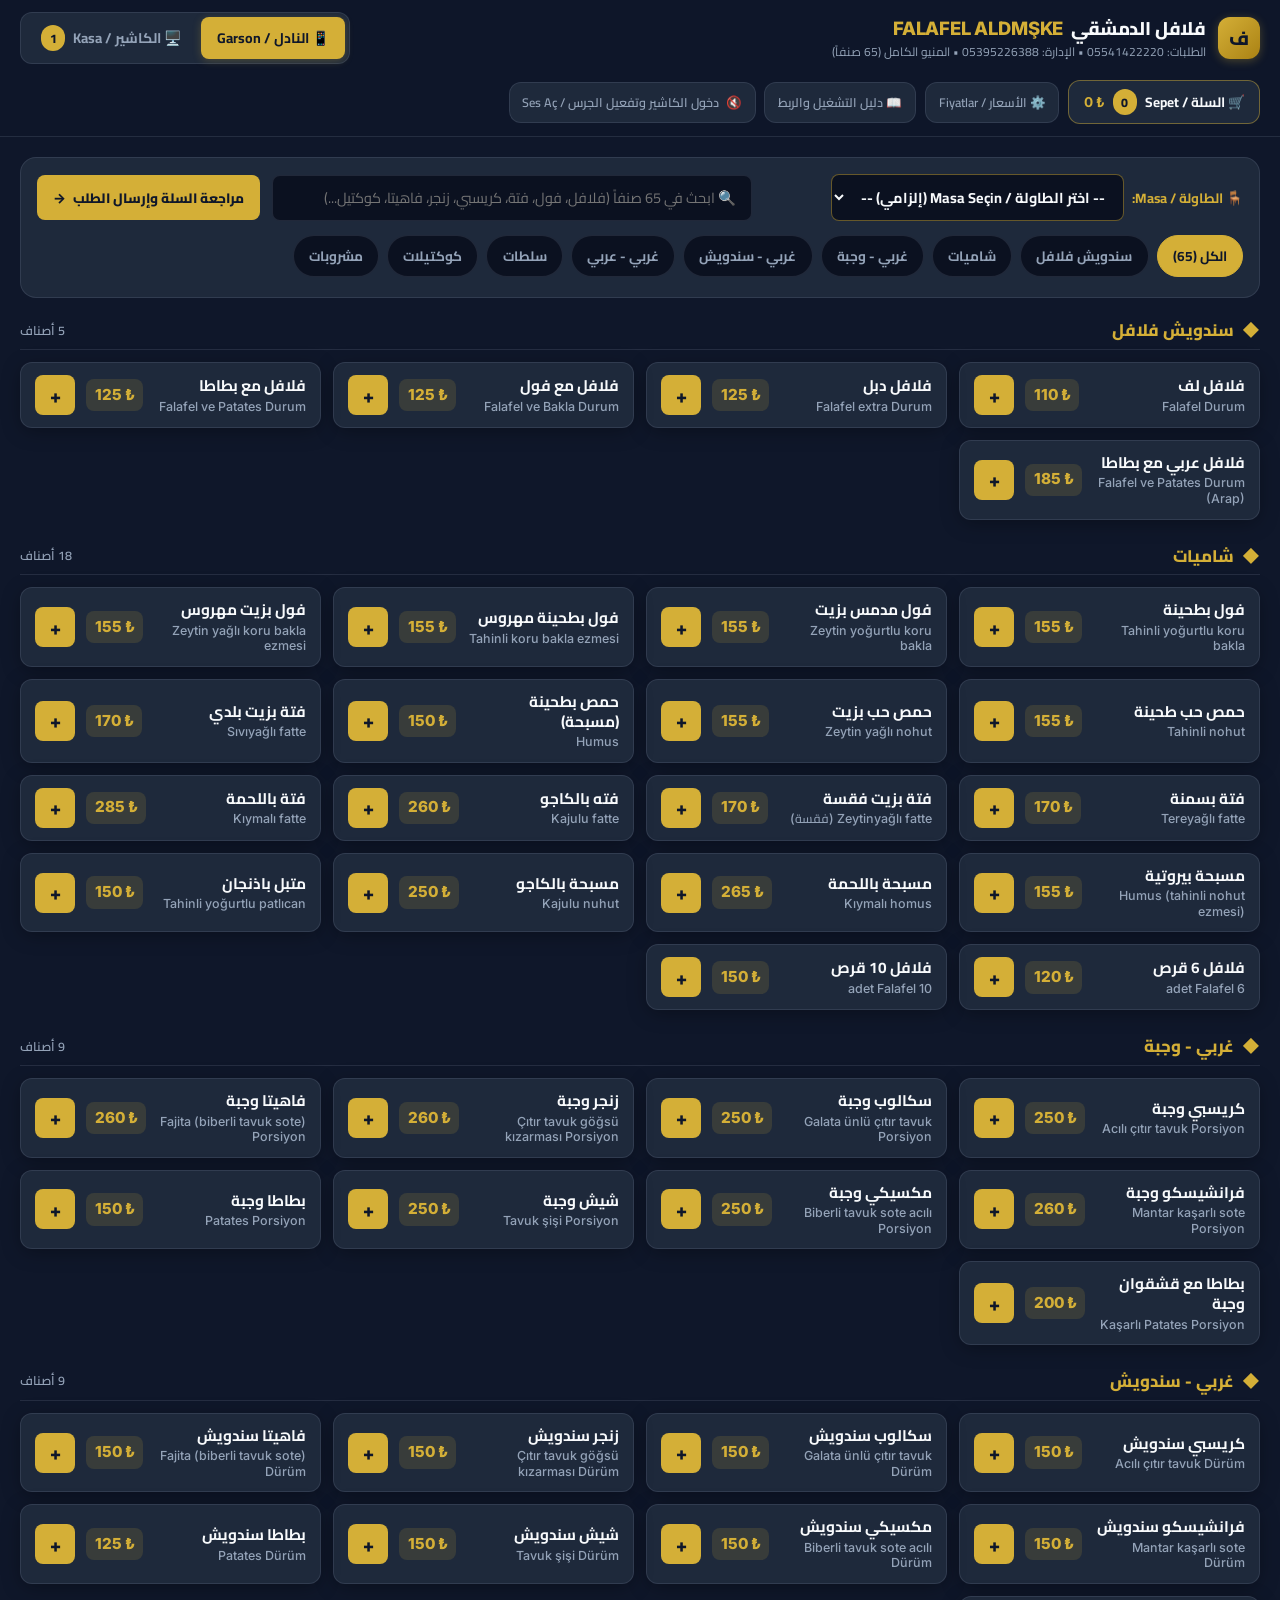
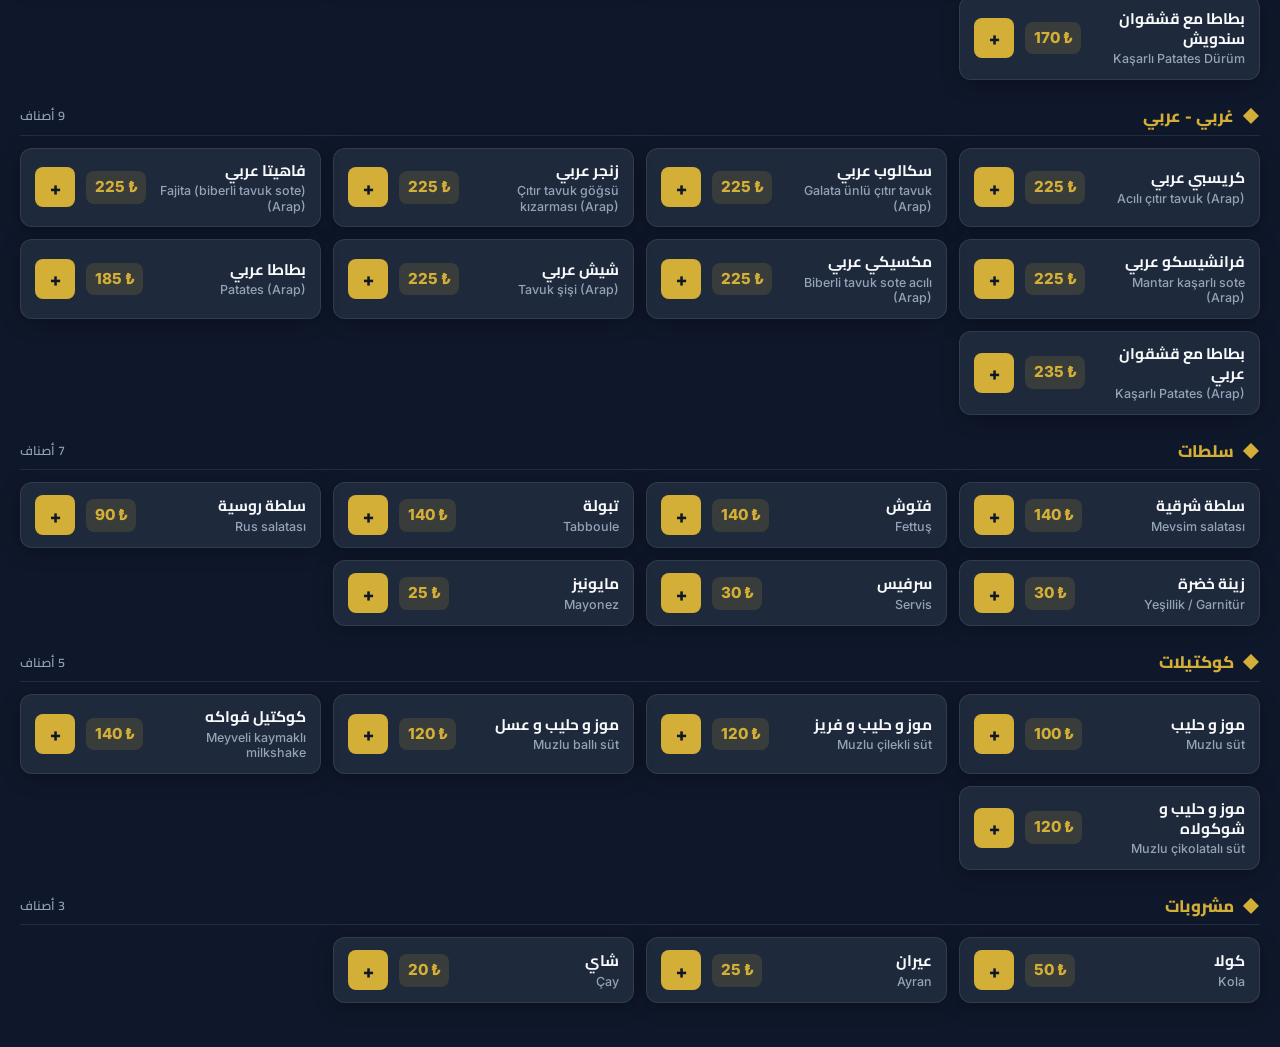
==== index.html @ 2139ff28 "Rename falafel_al_damashqi_pos.html to index.html" ====
<!DOCTYPE html>
<html lang="ar" dir="rtl">
<head>
  <meta charset="UTF-8" />
  <meta name="viewport" content="width=device-width, initial-scale=1.0, maximum-scale=1.0, user-scalable=no" />
  <title>Falafel Al-Damashqi POS | نظام نقاط البيع - فلافل الدمشقي</title>
  <!-- Google Fonts for High-Legibility Arabic (Cairo) & Turkish/Latin (Inter) -->
  <link rel="preconnect" href="https://fonts.googleapis.com">
  <link rel="preconnect" href="https://fonts.gstatic.com" crossorigin>
  <link href="https://fonts.googleapis.com/css2?family=Cairo:wght@500;600;700;800&family=Inter:wght@400;500;600;700;800&display=swap" rel="stylesheet">

  <style>
    /* ==========================================================================
       GLOBAL DESIGN SYSTEM (Premium Dark Mode)
       Strict adherence to requested CSS Custom Properties & Interaction tokens
       ========================================================================== */
    :root {
      --bg-main: #0F172A;
      --bg-card: #1E293B;
      --accent-gold: #D4AF37;
      --text-main: #F8FAFC;
      --text-muted: #94A3B8;
      --danger: #EF4444;
      --success: #10B981;

      /* Derived surface & border tokens for depth and crisp contrast */
      --bg-elevated: #26354D;
      --bg-input: #0B1120;
      --border-subtle: rgba(148, 163, 184, 0.16);
      --border-gold: rgba(212, 175, 55, 0.45);
      --accent-gold-hover: #E5C158;
      --accent-gold-soft: rgba(212, 175, 55, 0.14);
      --danger-soft: rgba(239, 68, 68, 0.15);
      --success-soft: rgba(16, 185, 129, 0.15);
      --warning: #F59E0B;
      --warning-soft: rgba(245, 158, 11, 0.15);
      --radius-sm: 8px;
      --radius-md: 12px;
      --radius-lg: 16px;
      --shadow-card: 0 4px 20px -2px rgba(0, 0, 0, 0.35);
      --font-sans: 'Cairo', 'Inter', -apple-system, BlinkMacSystemFont, 'Segoe UI', Roboto, sans-serif;
      --transition-fast: 150ms cubic-bezier(0.4, 0, 0.2, 1);
    }

    * {
      box-sizing: border-box;
      margin: 0;
      padding: 0;
      -webkit-tap-highlight-color: transparent;
    }

    html, body {
      background-color: var(--bg-main);
      color: var(--text-main);
      font-family: var(--font-sans);
      font-size: 16px;
      line-height: 1.5;
      min-height: 100vh;
      overflow-x: hidden;
      -webkit-font-smoothing: antialiased;
    }

    /* Bilingual helper classes */
    .ltr-text {
      direction: ltr;
      unicode-bidi: embed;
      font-family: 'Inter', var(--font-sans);
    }

    .rtl-text {
      direction: rtl;
      unicode-bidi: embed;
      font-family: 'Cairo', var(--font-sans);
    }

    /* Interactive Button & Card Micro-interactions */
    button, .interactive-card {
      font-family: var(--font-sans);
      cursor: pointer;
      border: none;
      outline: none;
      transition: transform var(--transition-fast), opacity var(--transition-fast), background-color var(--transition-fast), border-color var(--transition-fast), box-shadow var(--transition-fast);
      user-select: none;
    }

    button:active, .interactive-card:active {
      transform: scale(0.98);
      opacity: 0.9;
    }

    button:disabled {
      opacity: 0.5;
      cursor: not-allowed;
      transform: none;
    }

    /* ==========================================================================
       TOP NAVIGATION HEADER (SPA Role Switcher & Status Bar)
       ========================================================================== */
    .app-header {
      position: sticky;
      top: 0;
      z-index: 100;
      background: rgba(15, 23, 42, 0.92);
      backdrop-filter: blur(12px);
      border-bottom: 1px solid var(--border-subtle);
      padding: 0.75rem 1.25rem;
    }

    .header-inner {
      max-width: 1440px;
      margin: 0 auto;
      display: flex;
      align-items: center;
      justify-content: space-between;
      gap: 1rem;
      flex-wrap: wrap;
    }

    .brand-block {
      display: flex;
      align-items: center;
      gap: 0.75rem;
    }

    .brand-crest {
      width: 42px;
      height: 42px;
      border-radius: var(--radius-md);
      background: linear-gradient(135deg, var(--accent-gold), #AA8214);
      color: #0F172A;
      font-weight: 800;
      font-size: 1.2rem;
      display: flex;
      align-items: center;
      justify-content: center;
      box-shadow: 0 2px 10px rgba(212, 175, 55, 0.3);
      flex-shrink: 0;
    }

    .brand-titles h1 {
      font-size: 1.15rem;
      font-weight: 800;
      color: var(--text-main);
      letter-spacing: -0.01em;
      display: flex;
      align-items: center;
      gap: 0.5rem;
      flex-wrap: wrap;
    }

    .brand-titles h1 span.gold-text {
      color: var(--accent-gold);
    }

    .brand-subtitle {
      font-size: 0.75rem;
      color: var(--text-muted);
      display: block;
    }

    /* Mode Switcher Tabs (Waiter Mobile UI vs Cashier Desktop Dashboard) */
    .role-switcher {
      display: flex;
      align-items: center;
      background: var(--bg-card);
      padding: 0.25rem;
      border-radius: var(--radius-md);
      border: 1px solid var(--border-subtle);
      gap: 0.25rem;
    }

    .role-tab {
      padding: 0.5rem 1rem;
      border-radius: var(--radius-sm);
      background: transparent;
      color: var(--text-muted);
      font-weight: 700;
      font-size: 0.875rem;
      display: flex;
      align-items: center;
      gap: 0.5rem;
    }

    .role-tab.active {
      background: var(--accent-gold);
      color: #0F172A;
      box-shadow: 0 2px 8px rgba(212, 175, 55, 0.25);
    }

    .header-actions {
      display: flex;
      align-items: center;
      gap: 0.55rem;
      flex-wrap: wrap;
    }

    /* Cart Toggle Button inside Waiter Mode */
    .btn-cart-toggle {
      background: var(--bg-card);
      color: var(--text-main);
      border: 1px solid var(--border-gold);
      padding: 0.5rem 0.9rem;
      border-radius: var(--radius-md);
      font-weight: 700;
      font-size: 0.85rem;
      display: flex;
      align-items: center;
      gap: 0.5rem;
    }

    .btn-cart-toggle:hover {
      background: var(--bg-elevated);
    }

    .cart-count-badge {
      background: var(--accent-gold);
      color: #0F172A;
      font-weight: 800;
      font-size: 0.78rem;
      padding: 0.1rem 0.5rem;
      border-radius: 999px;
      min-width: 24px;
      text-align: center;
    }

    /* Audio Status / Cashier Login Unlock Button */
    .btn-audio-unlock {
      background: var(--bg-card);
      color: var(--text-muted);
      border: 1px solid var(--border-subtle);
      padding: 0.5rem 0.8rem;
      border-radius: var(--radius-md);
      font-size: 0.78rem;
      font-weight: 600;
      display: flex;
      align-items: center;
      gap: 0.4rem;
    }

    .btn-audio-unlock.unlocked {
      border-color: rgba(16, 185, 129, 0.4);
      color: var(--success);
      background: var(--success-soft);
    }

    /* ==========================================================================
       MAIN SPA CONTAINER & VIEW ROUTING
       ========================================================================== */
    .app-container {
      max-width: 1440px;
      margin: 0 auto;
      padding: 1.25rem;
    }

    /* Strict display: none / block SPA view management */
    .spa-view {
      display: none;
    }

    .spa-view.active-view {
      display: block;
      animation: fadeInView 180ms ease-out;
    }

    @keyframes fadeInView {
      from { opacity: 0; transform: translateY(4px); }
      to { opacity: 1; transform: translateY(0); }
    }

    /* ==========================================================================
       MODULE 2: WAITER UI (High-Speed Mobile-First Layout)
       ========================================================================== */
    .waiter-top-controls {
      display: flex;
      flex-direction: column;
      gap: 0.85rem;
      margin-bottom: 1.25rem;
      background: var(--bg-card);
      padding: 1rem;
      border-radius: var(--radius-lg);
      border: 1px solid var(--border-subtle);
    }

    .waiter-bar-row {
      display: flex;
      align-items: center;
      justify-content: space-between;
      gap: 0.75rem;
      flex-wrap: wrap;
    }

    .quick-table-bar {
      display: flex;
      align-items: center;
      gap: 0.5rem;
      flex-wrap: wrap;
      flex: 1;
    }

    .quick-table-label {
      font-size: 0.85rem;
      font-weight: 700;
      color: var(--accent-gold);
      white-space: nowrap;
    }

    .table-select-input {
      background: var(--bg-input);
      color: var(--text-main);
      border: 1px solid var(--border-gold);
      border-radius: var(--radius-sm);
      padding: 0.5rem 0.85rem;
      font-family: var(--font-sans);
      font-size: 0.9rem;
      font-weight: 700;
      min-width: 190px;
      cursor: pointer;
    }

    .table-select-input:focus {
      outline: 2px solid var(--accent-gold);
    }

    .search-input-wrap {
      position: relative;
      flex: 1;
      min-width: 220px;
    }

    .search-input {
      width: 100%;
      background: var(--bg-input);
      color: var(--text-main);
      border: 1px solid var(--border-subtle);
      border-radius: var(--radius-sm);
      padding: 0.55rem 0.9rem;
      font-family: var(--font-sans);
      font-size: 0.9rem;
    }

    .search-input:focus {
      border-color: var(--accent-gold);
      outline: none;
    }

    /* Category Filter Pills */
    .category-pills {
      display: flex;
      align-items: center;
      gap: 0.5rem;
      overflow-x: auto;
      padding-bottom: 0.25rem;
      scrollbar-width: thin;
    }

    .category-pill {
      background: var(--bg-input);
      color: var(--text-muted);
      border: 1px solid var(--border-subtle);
      padding: 0.45rem 0.95rem;
      border-radius: 999px;
      font-size: 0.85rem;
      font-weight: 700;
      white-space: nowrap;
      flex-shrink: 0;
    }

    .category-pill.active {
      background: var(--accent-gold);
      color: #0F172A;
      border-color: var(--accent-gold);
    }

    /* Category Section Blocks */
    .category-section {
      margin-bottom: 1.5rem;
    }

    .category-header {
      display: flex;
      align-items: center;
      justify-content: space-between;
      margin-bottom: 0.75rem;
      padding-bottom: 0.35rem;
      border-bottom: 1px solid var(--border-subtle);
    }

    .category-title {
      font-size: 1.05rem;
      font-weight: 800;
      color: var(--accent-gold);
      display: flex;
      align-items: center;
      gap: 0.5rem;
    }

    .category-count {
      font-size: 0.78rem;
      color: var(--text-muted);
      font-weight: 600;
    }

    /* Strict CSS Grid: auto-fill, minmax(280px, 1fr) */
    .menu-grid {
      display: grid;
      grid-template-columns: repeat(auto-fill, minmax(280px, 1fr));
      gap: 0.75rem;
    }

    /* Compact, Horizontal, Text-Only Rectangular Menu Card (NO IMAGES) */
    .menu-card {
      background: var(--bg-card);
      border: 1px solid var(--border-subtle);
      border-radius: var(--radius-md);
      padding: 0.75rem 0.9rem;
      display: flex;
      align-items: center;
      justify-content: space-between;
      gap: 0.75rem;
      box-shadow: var(--shadow-card);
      position: relative;
      transition: transform var(--transition-fast), opacity var(--transition-fast), border-color var(--transition-fast);
    }

    .menu-card:hover {
      border-color: var(--border-gold);
    }

    .menu-card.in-cart {
      border-color: var(--accent-gold);
      background: linear-gradient(90deg, rgba(212, 175, 55, 0.08), var(--bg-card));
    }

    .menu-card-names {
      display: flex;
      flex-direction: column;
      gap: 0.15rem;
      min-width: 0;
      flex: 1;
    }

    .menu-name-ar {
      font-size: 0.96rem;
      font-weight: 700;
      color: var(--text-main);
      line-height: 1.3;
      word-break: break-word;
    }

    .menu-name-tr {
      font-size: 0.78rem;
      font-weight: 500;
      color: var(--text-muted);
      font-family: 'Inter', var(--font-sans);
      line-height: 1.25;
    }

    .menu-card-right {
      display: flex;
      align-items: center;
      gap: 0.65rem;
      flex-shrink: 0;
    }

    .menu-price-tag {
      font-family: 'Inter', var(--font-sans);
      font-weight: 800;
      font-size: 0.95rem;
      color: var(--accent-gold);
      background: var(--accent-gold-soft);
      padding: 0.3rem 0.55rem;
      border-radius: var(--radius-sm);
      white-space: nowrap;
      direction: ltr;
    }

    .btn-add-item {
      width: 40px;
      height: 40px;
      border-radius: var(--radius-sm);
      background: var(--accent-gold);
      color: #0F172A;
      font-size: 1.25rem;
      font-weight: 800;
      display: flex;
      align-items: center;
      justify-content: center;
      flex-shrink: 0;
      position: relative;
    }

    .btn-add-item:hover {
      background: var(--accent-gold-hover);
    }

    .item-qty-indicator {
      position: absolute;
      top: -6px;
      left: -6px;
      background: var(--success);
      color: #0F172A;
      font-size: 0.7rem;
      font-weight: 800;
      width: 20px;
      height: 20px;
      border-radius: 50%;
      display: flex;
      align-items: center;
      justify-content: center;
      border: 2px solid var(--bg-card);
    }

    /* ==========================================================================
       MODULE 2B: DEDICATED FULL-SCREEN CART VIEW (SPA Routing: display: none/block)
       ========================================================================== */
    .cart-fullscreen-wrapper {
      max-width: 780px;
      margin: 0 auto;
      background: var(--bg-card);
      border: 1px solid var(--border-subtle);
      border-radius: var(--radius-lg);
      padding: 1.25rem;
      box-shadow: var(--shadow-card);
    }

    .cart-view-header {
      display: flex;
      align-items: center;
      justify-content: space-between;
      gap: 1rem;
      padding-bottom: 1rem;
      margin-bottom: 1rem;
      border-bottom: 1px solid var(--border-subtle);
      flex-wrap: wrap;
    }

    .cart-view-title {
      font-size: 1.25rem;
      font-weight: 800;
      color: var(--text-main);
      display: flex;
      align-items: center;
      gap: 0.5rem;
    }

    .btn-back-menu {
      background: var(--bg-elevated);
      color: var(--text-main);
      border: 1px solid var(--border-subtle);
      padding: 0.5rem 0.95rem;
      border-radius: var(--radius-sm);
      font-weight: 700;
      font-size: 0.85rem;
      display: flex;
      align-items: center;
      gap: 0.4rem;
    }

    /* Required Table Selection Box in Cart */
    .cart-table-requirement-box {
      background: var(--bg-input);
      border: 1px solid var(--border-gold);
      border-radius: var(--radius-md);
      padding: 0.9rem 1rem;
      margin-bottom: 1rem;
      display: flex;
      align-items: center;
      justify-content: space-between;
      gap: 1rem;
      flex-wrap: wrap;
    }

    .cart-table-requirement-box.error-highlight {
      border-color: var(--danger);
      background: var(--danger-soft);
      animation: shakeError 300ms ease-in-out;
    }

    @keyframes shakeError {
      0%, 100% { transform: translateX(0); }
      25% { transform: translateX(-5px); }
      75% { transform: translateX(5px); }
    }

    .cart-items-list {
      display: flex;
      flex-direction: column;
      gap: 0.65rem;
      margin-bottom: 1.25rem;
    }

    /* Strict Clean Cart Row: ONLY Item Name, Qty Controls (+ / -), Price, Trash Icon */
    .cart-item-row {
      background: var(--bg-input);
      border: 1px solid var(--border-subtle);
      border-radius: var(--radius-md);
      padding: 0.75rem 0.95rem;
      display: flex;
      align-items: center;
      justify-content: space-between;
      gap: 0.75rem;
      flex-wrap: wrap;
    }

    .cart-item-info {
      flex: 1;
      min-width: 150px;
    }

    .cart-item-title-ar {
      font-weight: 700;
      font-size: 0.95rem;
      color: var(--text-main);
    }

    .cart-item-title-tr {
      font-size: 0.78rem;
      color: var(--text-muted);
      font-family: 'Inter', var(--font-sans);
    }

    .cart-item-controls {
      display: flex;
      align-items: center;
      gap: 0.85rem;
    }

    .qty-stepper {
      display: flex;
      align-items: center;
      gap: 0.45rem;
      background: var(--bg-card);
      padding: 0.2rem;
      border-radius: var(--radius-sm);
      border: 1px solid var(--border-subtle);
    }

    .btn-qty {
      width: 32px;
      height: 32px;
      border-radius: 6px;
      background: var(--bg-elevated);
      color: var(--text-main);
      font-weight: 800;
      font-size: 1rem;
      display: flex;
      align-items: center;
      justify-content: center;
    }

    .btn-qty:hover {
      background: var(--accent-gold);
      color: #0F172A;
    }

    .qty-value {
      font-family: 'Inter', var(--font-sans);
      font-weight: 800;
      font-size: 0.95rem;
      min-width: 26px;
      text-align: center;
    }

    .cart-item-price {
      font-family: 'Inter', var(--font-sans);
      font-weight: 800;
      font-size: 0.95rem;
      color: var(--accent-gold);
      min-width: 75px;
      text-align: left;
      direction: ltr;
    }

    .btn-trash {
      width: 36px;
      height: 36px;
      border-radius: var(--radius-sm);
      background: var(--danger-soft);
      color: var(--danger);
      display: flex;
      align-items: center;
      justify-content: center;
      border: 1px solid rgba(239, 68, 68, 0.3);
    }

    .btn-trash:hover {
      background: var(--danger);
      color: #fff;
    }

    .cart-empty-state {
      text-align: center;
      padding: 2.5rem 1rem;
      color: var(--text-muted);
    }

    .cart-summary-footer {
      border-top: 1px solid var(--border-subtle);
      padding-top: 1rem;
      display: flex;
      flex-direction: column;
      gap: 0.9rem;
    }

    .cart-total-row {
      display: flex;
      align-items: center;
      justify-content: space-between;
      font-size: 1.2rem;
      font-weight: 800;
    }

    .cart-total-amount {
      color: var(--accent-gold);
      font-family: 'Inter', var(--font-sans);
      font-size: 1.45rem;
      direction: ltr;
    }

    .cart-footer-actions {
      display: flex;
      gap: 0.75rem;
      flex-wrap: wrap;
    }

    .btn-submit-order {
      flex: 2;
      background: var(--success);
      color: #0F172A;
      font-weight: 800;
      font-size: 1rem;
      padding: 0.85rem 1.25rem;
      border-radius: var(--radius-md);
      display: flex;
      align-items: center;
      justify-content: center;
      gap: 0.5rem;
      min-width: 200px;
    }

    .btn-clear-cart {
      flex: 1;
      background: var(--danger-soft);
      color: var(--danger);
      border: 1px solid rgba(239, 68, 68, 0.35);
      font-weight: 700;
      font-size: 0.9rem;
      padding: 0.85rem 1rem;
      border-radius: var(--radius-md);
      min-width: 120px;
    }

    /* ==========================================================================
       MODULE 3: CASHIER DASHBOARD (Kanban Board, Audio Unlock & Pulse Alerts)
       ========================================================================== */
    .cashier-toolbar {
      background: var(--bg-card);
      border: 1px solid var(--border-subtle);
      border-radius: var(--radius-lg);
      padding: 1rem 1.25rem;
      margin-bottom: 1.25rem;
      display: flex;
      align-items: center;
      justify-content: space-between;
      gap: 1rem;
      flex-wrap: wrap;
    }

    .cashier-stats-strip {
      display: flex;
      align-items: center;
      gap: 1.25rem;
      flex-wrap: wrap;
    }

    .stat-pill {
      display: flex;
      flex-direction: column;
      background: var(--bg-input);
      padding: 0.5rem 0.9rem;
      border-radius: var(--radius-sm);
      border: 1px solid var(--border-subtle);
      min-width: 130px;
    }

    .stat-pill-label {
      font-size: 0.75rem;
      color: var(--text-muted);
    }

    .stat-pill-value {
      font-size: 1.1rem;
      font-weight: 800;
      color: var(--accent-gold);
      font-family: 'Inter', var(--font-sans);
      direction: ltr;
      text-align: right;
    }

    .cashier-action-buttons {
      display: flex;
      align-items: center;
      gap: 0.65rem;
      flex-wrap: wrap;
    }

    .btn-gold {
      background: var(--accent-gold);
      color: #0F172A;
      font-weight: 800;
      font-size: 0.85rem;
      padding: 0.6rem 1rem;
      border-radius: var(--radius-sm);
      display: flex;
      align-items: center;
      gap: 0.45rem;
    }

    .btn-secondary {
      background: var(--bg-elevated);
      color: var(--text-main);
      border: 1px solid var(--border-subtle);
      font-weight: 700;
      font-size: 0.85rem;
      padding: 0.6rem 1rem;
      border-radius: var(--radius-sm);
      display: flex;
      align-items: center;
      gap: 0.45rem;
    }

    /* 3-Column Kanban Grid: New Orders | Preparing | Completed */
    .kanban-board {
      display: grid;
      grid-template-columns: repeat(3, 1fr);
      gap: 1.1rem;
      align-items: start;
    }

    @media (max-width: 1024px) {
      .kanban-board {
        grid-template-columns: 1fr;
      }
    }

    .kanban-column {
      background: var(--bg-card);
      border: 1px solid var(--border-subtle);
      border-radius: var(--radius-lg);
      padding: 1rem;
      min-height: 480px;
      display: flex;
      flex-direction: column;
      gap: 0.85rem;
    }

    .kanban-col-header {
      display: flex;
      align-items: center;
      justify-content: space-between;
      padding-bottom: 0.75rem;
      border-bottom: 2px solid var(--border-subtle);
    }

    .kanban-col-new .kanban-col-header {
      border-bottom-color: var(--danger);
    }

    .kanban-col-preparing .kanban-col-header {
      border-bottom-color: var(--accent-gold);
    }

    .kanban-col-completed .kanban-col-header {
      border-bottom-color: var(--success);
    }

    .kanban-col-title {
      font-size: 1rem;
      font-weight: 800;
      display: flex;
      align-items: center;
      gap: 0.5rem;
    }

    .kanban-col-count {
      font-family: 'Inter', var(--font-sans);
      font-size: 0.8rem;
      font-weight: 800;
      padding: 0.15rem 0.6rem;
      border-radius: 999px;
      background: var(--bg-input);
      color: var(--text-main);
    }

    .kanban-cards-list {
      display: flex;
      flex-direction: column;
      gap: 0.85rem;
    }

    /* Order Card & Visual Pulse Animation for Newly Injected Orders */
    .order-card {
      background: var(--bg-input);
      border: 1px solid var(--border-subtle);
      border-radius: var(--radius-md);
      padding: 0.95rem;
      display: flex;
      flex-direction: column;
      gap: 0.75rem;
      box-shadow: var(--shadow-card);
    }

    @keyframes newOrderPulse {
      0% {
        box-shadow: 0 0 0 0 rgba(212, 175, 55, 0.85), 0 0 20px rgba(239, 68, 68, 0.6);
        border-color: var(--accent-gold);
        transform: scale(1.01);
      }
      50% {
        box-shadow: 0 0 0 12px rgba(212, 175, 55, 0), 0 0 30px rgba(212, 175, 55, 0.4);
        border-color: var(--danger);
        transform: scale(1);
      }
      100% {
        box-shadow: 0 0 0 0 rgba(212, 175, 55, 0);
        border-color: var(--accent-gold);
        transform: scale(1);
      }
    }

    .order-card.pulse-new {
      animation: newOrderPulse 1.4s ease-in-out 4;
      border-color: var(--accent-gold);
    }

    .order-card-top {
      display: flex;
      align-items: center;
      justify-content: space-between;
      gap: 0.5rem;
      border-bottom: 1px dashed var(--border-subtle);
      padding-bottom: 0.55rem;
    }

    .order-id-badge {
      font-family: 'Inter', var(--font-sans);
      font-weight: 800;
      font-size: 0.9rem;
      color: var(--accent-gold);
      direction: ltr;
    }

    .order-table-badge {
      background: var(--accent-gold-soft);
      color: var(--accent-gold);
      border: 1px solid var(--border-gold);
      padding: 0.2rem 0.6rem;
      border-radius: 6px;
      font-weight: 800;
      font-size: 0.8rem;
    }

    .order-time {
      font-family: 'Inter', var(--font-sans);
      font-size: 0.75rem;
      color: var(--text-muted);
      direction: ltr;
    }

    .order-items-mini-list {
      display: flex;
      flex-direction: column;
      gap: 0.35rem;
      font-size: 0.85rem;
    }

    .order-item-line {
      display: flex;
      align-items: baseline;
      justify-content: space-between;
      gap: 0.5rem;
    }

    .order-item-qty {
      font-family: 'Inter', var(--font-sans);
      font-weight: 800;
      color: var(--accent-gold);
      margin-left: 0.35rem;
    }

    .order-item-line-price {
      font-family: 'Inter', var(--font-sans);
      font-weight: 700;
      color: var(--text-muted);
      direction: ltr;
      white-space: nowrap;
    }

    .order-card-footer {
      border-top: 1px solid var(--border-subtle);
      padding-top: 0.65rem;
      display: flex;
      flex-direction: column;
      gap: 0.6rem;
    }

    .order-card-total {
      display: flex;
      align-items: center;
      justify-content: space-between;
      font-weight: 800;
      font-size: 0.95rem;
    }

    .order-card-total-val {
      font-family: 'Inter', var(--font-sans);
      color: var(--accent-gold);
      font-size: 1.05rem;
      direction: ltr;
    }

    .order-card-actions {
      display: flex;
      align-items: center;
      gap: 0.45rem;
      flex-wrap: wrap;
    }

    .btn-card-action {
      flex: 1;
      padding: 0.48rem 0.65rem;
      border-radius: 6px;
      font-size: 0.78rem;
      font-weight: 800;
      display: flex;
      align-items: center;
      justify-content: center;
      gap: 0.3rem;
      white-space: nowrap;
    }

    .btn-prepare {
      background: var(--accent-gold);
      color: #0F172A;
    }

    .btn-complete {
      background: var(--success);
      color: #0F172A;
    }

    .btn-print {
      background: var(--bg-elevated);
      color: var(--text-main);
      border: 1px solid var(--border-subtle);
    }

    .btn-cancel-order {
      background: var(--danger-soft);
      color: var(--danger);
      flex: 0 0 auto;
    }

    /* ==========================================================================
       MODAL SYSTEM (80mm Receipt, Price Editor, & Operations Guide)
       ========================================================================== */
    .modal-backdrop {
      position: fixed;
      inset: 0;
      z-index: 900;
      background: rgba(15, 23, 42, 0.82);
      backdrop-filter: blur(6px);
      display: none;
      align-items: center;
      justify-content: center;
      padding: 1rem;
    }

    .modal-backdrop.open {
      display: flex;
    }

    .modal-dialog {
      background: var(--bg-card);
      border: 1px solid var(--border-gold);
      border-radius: var(--radius-lg);
      max-width: 540px;
      width: 100%;
      max-height: 90vh;
      display: flex;
      flex-direction: column;
      box-shadow: 0 20px 50px rgba(0, 0, 0, 0.6);
      overflow: hidden;
    }

    .modal-dialog.wide-modal {
      max-width: 780px;
    }

    .modal-header {
      padding: 0.9rem 1.15rem;
      border-bottom: 1px solid var(--border-subtle);
      display: flex;
      align-items: center;
      justify-content: space-between;
    }

    .modal-header h3 {
      font-size: 1rem;
      font-weight: 800;
      color: var(--accent-gold);
    }

    .modal-body {
      padding: 1.15rem;
      overflow-y: auto;
      display: flex;
      flex-direction: column;
      gap: 1rem;
    }

    .modal-footer {
      padding: 0.85rem 1.15rem;
      border-top: 1px solid var(--border-subtle);
      display: flex;
      gap: 0.65rem;
      justify-content: flex-end;
      flex-wrap: wrap;
    }

    /* Visual 80mm Paper Preview Card inside Modal */
    .thermal-paper-preview {
      width: 80mm;
      max-width: 100%;
      margin: 0 auto;
      background: #FFFFFF;
      color: #000000;
      padding: 4mm;
      border-radius: 4px;
      box-shadow: 0 4px 15px rgba(0, 0, 0, 0.4);
      font-family: 'Cairo', 'Inter', monospace;
    }

    /* Price Editor List Row */
    .price-editor-row {
      display: flex;
      align-items: center;
      justify-content: space-between;
      gap: 0.75rem;
      background: var(--bg-input);
      border: 1px solid var(--border-subtle);
      border-radius: var(--radius-sm);
      padding: 0.55rem 0.85rem;
    }

    .price-editor-input {
      width: 95px;
      background: var(--bg-card);
      color: var(--accent-gold);
      border: 1px solid var(--border-gold);
      border-radius: 6px;
      padding: 0.35rem 0.5rem;
      font-family: 'Inter', sans-serif;
      font-weight: 800;
      font-size: 0.9rem;
      text-align: center;
      direction: ltr;
    }

    /* Operations Guide Steps */
    .guide-step-card {
      background: var(--bg-input);
      border: 1px solid var(--border-subtle);
      border-right: 4px solid var(--accent-gold);
      border-radius: var(--radius-sm);
      padding: 0.85rem 1rem;
    }

    .guide-step-card h4 {
      color: var(--accent-gold);
      font-size: 0.95rem;
      margin-bottom: 0.35rem;
    }

    .guide-step-card p {
      font-size: 0.85rem;
      color: var(--text-main);
      line-height: 1.6;
    }

    /* ==========================================================================
       TOAST NOTIFICATION SYSTEM (Replaces all native browser alert() calls)
       ========================================================================== */
    .toast-container {
      position: fixed;
      bottom: 1.25rem;
      left: 1.25rem;
      z-index: 1000;
      display: flex;
      flex-direction: column;
      gap: 0.6rem;
      max-width: 360px;
      width: calc(100% - 2.5rem);
      pointer-events: none;
    }

    .toast-item {
      pointer-events: auto;
      background: var(--bg-card);
      color: var(--text-main);
      border: 1px solid var(--border-subtle);
      border-right: 4px solid var(--accent-gold);
      border-radius: var(--radius-md);
      padding: 0.8rem 1rem;
      box-shadow: 0 10px 25px rgba(0, 0, 0, 0.5);
      display: flex;
      align-items: center;
      justify-content: space-between;
      gap: 0.75rem;
      font-size: 0.88rem;
      font-weight: 700;
      animation: toastSlideIn 200ms cubic-bezier(0.16, 1, 0.3, 1);
    }

    .toast-item.toast-success {
      border-right-color: var(--success);
    }

    .toast-item.toast-danger {
      border-right-color: var(--danger);
    }

    @keyframes toastSlideIn {
      from { opacity: 0; transform: translateY(12px) scale(0.96); }
      to { opacity: 1; transform: translateY(0) scale(1); }
    }

    /* ==========================================================================
       MODULE 4: AL-AMEEN STYLE THERMAL PRINTING & STRICT @media print CSS
       ========================================================================== */
    #print-section {
      display: none;
    }

    .receipt-wrapper {
      width: 100%;
      color: #000000;
      background: #FFFFFF;
      font-family: 'Cairo', 'Inter', sans-serif;
      font-size: 12px;
      line-height: 1.35;
    }

    .receipt-header {
      text-align: center;
      border-bottom: 2px dashed #000;
      padding-bottom: 6px;
      margin-bottom: 6px;
    }

    .receipt-brand-ar {
      font-size: 16px;
      font-weight: 800;
    }

    .receipt-brand-tr {
      font-size: 13px;
      font-weight: 700;
      font-family: 'Inter', sans-serif;
    }

    .receipt-meta {
      font-size: 11px;
      margin-bottom: 6px;
      border-bottom: 1px dashed #000;
      padding-bottom: 6px;
    }

    .receipt-meta-row {
      display: flex;
      justify-content: space-between;
    }

    .receipt-table {
      width: 100%;
      border-collapse: collapse;
      margin-bottom: 8px;
      font-size: 11px;
    }

    .receipt-table th {
      border-bottom: 1.5px solid #000;
      padding: 3px 2px;
      text-align: right;
      font-weight: 800;
    }

    .receipt-table td {
      padding: 4px 2px;
      border-bottom: 1px dotted #555;
      vertical-align: top;
    }

    .receipt-table th.num-col,
    .receipt-table td.num-col {
      text-align: left;
      direction: ltr;
      font-family: 'Inter', monospace;
      white-space: nowrap;
    }

    .receipt-total-block {
      border-top: 2px solid #000;
      padding-top: 6px;
      margin-top: 4px;
      display: flex;
      justify-content: space-between;
      font-size: 14px;
      font-weight: 800;
    }

    .receipt-footer {
      text-align: center;
      margin-top: 8px;
      padding-top: 6px;
      border-top: 1px dashed #000;
      font-size: 10px;
    }

    /* STRICT 80MM THERMAL PRINT MEDIA QUERY */
    @media print {
      @page {
        size: 80mm auto;
        margin: 0;
      }

      html, body {
        width: 80mm !important;
        margin: 0 !important;
        padding: 0 !important;
        background: #FFFFFF !important;
        color: #000000 !important;
        overflow: visible !important;
      }

      /* Hide all UI chrome, buttons, navbars, modals, and toasts */
      .app-header,
      .app-container,
      .modal-backdrop,
      .toast-container,
      button,
      nav {
        display: none !important;
      }

      /* Force #print-section to 80mm thermal paper width */
      #print-section {
        display: block !important;
        width: 80mm !important;
        margin: 0 !important;
        padding: 2mm 3mm !important;
        background: #FFFFFF !important;
        color: #000000 !important;
      }
    }
  </style>
</head>
<body>

  <!-- ==========================================================================
       TOP APPLICATION BAR (Role Navigation, Cart Counter & Cashier Audio Login)
       ========================================================================== -->
  <header class="app-header">
    <div class="header-inner">
      <div class="brand-block">
        <div class="brand-crest" aria-hidden="true">ف</div>
        <div class="brand-titles">
          <h1>
            <span>فلافل الدمشقي</span>
            <span class="gold-text ltr-text">FALAFEL ALDMŞKE</span>
          </h1>
          <span class="brand-subtitle">الطلبات: 05541422220 • الإدارة: 05395226388 • المنيو الكامل (65 صنفاً)</span>
        </div>
      </div>

      <!-- SPA View / Role Switcher -->
      <nav class="role-switcher" aria-label="تبديل الواجهة">
        <button type="button" id="tab-waiter-mode" class="role-tab active" onclick="switchRoleMode('waiter')">
          <span>📱 النادل / Garson</span>
        </button>
        <button type="button" id="tab-cashier-mode" class="role-tab" onclick="switchRoleMode('cashier')">
          <span>🖥️ الكاشير / Kasa</span>
          <span id="header-new-orders-badge" class="cart-count-badge">0</span>
        </button>
      </nav>

      <!-- Quick Actions: Waiter Full-Screen Cart Toggle, Price Editor, Guide & Audio Bell Unlock -->
      <div class="header-actions">
        <button type="button" id="btn-header-cart" class="btn-cart-toggle" onclick="toggleWaiterSubView('cart')">
          <span>🛒 السلة / Sepet</span>
          <span id="header-cart-count" class="cart-count-badge">0</span>
          <span id="header-cart-total" class="ltr-text" style="color: var(--accent-gold);">0 ₺</span>
        </button>

        <button type="button" class="btn-audio-unlock" onclick="openPriceEditorModal()">
          <span>⚙️ الأسعار / Fiyatlar</span>
        </button>

        <button type="button" class="btn-audio-unlock" onclick="openGuideModal()">
          <span>📖 دليل التشغيل والربط</span>
        </button>

        <button type="button" id="btn-cashier-login-audio" class="btn-audio-unlock" onclick="unlockCashierAudio(true)">
          <span id="audio-status-icon">🔇</span>
          <span id="audio-status-text">دخول الكاشير وتفعيل الجرس / Ses Aç</span>
        </button>
      </div>
    </div>
  </header>

  <!-- ==========================================================================
       MAIN SPA CONTENT AREA
       ========================================================================== -->
  <main class="app-container">

    <!-- ========================================================================
         MODULE 2A: WAITER MENU VIEW (High-Speed Mobile Layout, Text-Only Cards)
         ======================================================================== -->
    <section id="view-waiter-menu" class="spa-view active-view" aria-label="قائمة الطعام للنادل">
      <div class="waiter-top-controls">
        <div class="waiter-bar-row">
          <div class="quick-table-bar">
            <label for="waiter-menu-table-select" class="quick-table-label">🪑 الطاولة / Masa:</label>
            <select id="waiter-menu-table-select" class="table-select-input" onchange="handleTableChange(this.value)">
              <option value="">-- اختر الطاولة / Masa Seçin (إلزامي) --</option>
              <option value="Masa 1 / طاولة 1">Masa 1 / طاولة 1</option>
              <option value="Masa 2 / طاولة 2">Masa 2 / طاولة 2</option>
              <option value="Masa 3 / طاولة 3">Masa 3 / طاولة 3</option>
              <option value="Masa 4 / طاولة 4">Masa 4 / طاولة 4</option>
              <option value="Masa 5 / طاولة 5">Masa 5 / طاولة 5</option>
              <option value="Masa 6 / طاولة 6">Masa 6 / طاولة 6</option>
              <option value="Masa 7 / طاولة 7">Masa 7 / طاولة 7</option>
              <option value="Masa 8 / طاولة 8">Masa 8 / طاولة 8</option>
              <option value="Masa 9 / طاولة 9">Masa 9 / طاولة 9</option>
              <option value="Masa 10 / طاولة 10">Masa 10 / طاولة 10</option>
              <option value="Masa 11 / طاولة 11">Masa 11 / طاولة 11</option>
              <option value="Masa 12 / طاولة 12">Masa 12 / طاولة 12</option>
              <option value="Paket / سفري">Paket Servis / طلب سفري</option>
            </select>
          </div>

          <div class="search-input-wrap">
            <input
              type="search"
              id="menu-search-input"
              class="search-input"
              placeholder="🔍 ابحث في 65 صنفاً (فلافل، فول، فتة، كريسبي، زنجر، فاهيتا، كوكتيل...)"
              oninput="handleSearchInput(this.value)"
            />
          </div>

          <button type="button" class="btn-gold" onclick="toggleWaiterSubView('cart')">
            <span>مراجعة السلة وإرسال الطلب</span>
            <span class="ltr-text">→</span>
          </button>
        </div>

        <!-- Dynamic Category Filter Bar -->
        <div id="category-pills-container" class="category-pills" role="tablist"></div>
      </div>

      <!-- Dynamic Menu Sections Container -->
      <div id="menu-sections-container"></div>
    </section>

    <!-- ========================================================================
         MODULE 2B: WAITER DEDICATED FULL-SCREEN CART VIEW (display: none / block)
         ======================================================================== -->
    <section id="view-waiter-cart" class="spa-view" aria-label="سلة الطلبات الكاملة">
      <div class="cart-fullscreen-wrapper">
        <div class="cart-view-header">
          <div class="cart-view-title">
            <span>🧾 سلة الطلب الحالية / Aktif Sipariş Sepeti</span>
          </div>
          <button type="button" class="btn-back-menu" onclick="toggleWaiterSubView('menu')">
            <span>↩ العودة للقائمة / Menüye Dön</span>
          </button>
        </div>

        <!-- Strictly Required Table Selector before Order Submission -->
        <div id="cart-table-box" class="cart-table-requirement-box">
          <div>
            <div style="font-weight: 800; color: var(--accent-gold); font-size: 0.95rem;">
              🪑 تحديد الطاولة (إلزامي قبل الإرسال / Zorunlu)
            </div>
            <div style="font-size: 0.78rem; color: var(--text-muted);">
              لا يمكن إرسال الطلب للكاشير بدون تحديد رقم الطاولة أو سفري
            </div>
          </div>
          <select id="waiter-cart-table-select" class="table-select-input" onchange="handleTableChange(this.value)">
            <option value="">-- اختر الطاولة / Masa Seçin --</option>
            <option value="Masa 1 / طاولة 1">Masa 1 / طاولة 1</option>
            <option value="Masa 2 / طاولة 2">Masa 2 / طاولة 2</option>
            <option value="Masa 3 / طاولة 3">Masa 3 / طاولة 3</option>
            <option value="Masa 4 / طاولة 4">Masa 4 / طاولة 4</option>
            <option value="Masa 5 / طاولة 5">Masa 5 / طاولة 5</option>
            <option value="Masa 6 / طاولة 6">Masa 6 / طاولة 6</option>
            <option value="Masa 7 / طاولة 7">Masa 7 / طاولة 7</option>
            <option value="Masa 8 / طاولة 8">Masa 8 / طاولة 8</option>
            <option value="Masa 9 / طاولة 9">Masa 9 / طاولة 9</option>
            <option value="Masa 10 / طاولة 10">Masa 10 / طاولة 10</option>
            <option value="Masa 11 / طاولة 11">Masa 11 / طاولة 11</option>
            <option value="Masa 12 / طاولة 12">Masa 12 / طاولة 12</option>
            <option value="Paket / سفري">Paket Servis / طلب سفري</option>
          </select>
        </div>

        <!-- Clean Cart Items List (ONLY Item Name, Qty +/-, Price, Trash Icon) -->
        <div id="cart-items-container" class="cart-items-list"></div>

        <!-- Strict Mathematical Summary & Submit Controls -->
        <div class="cart-summary-footer">
          <div class="cart-total-row">
            <span>الإجمالي الكلي / Toplam Tutar:</span>
            <span id="cart-grand-total" class="cart-total-amount">0 ₺</span>
          </div>
          <div class="cart-footer-actions">
            <button type="button" class="btn-submit-order" onclick="submitWaiterOrder()">
              <span>✅ إرسال الطلب للكاشير / Siparişi Gönder</span>
            </button>
            <button type="button" class="btn-clear-cart" onclick="clearCartWithFeedback()">
              <span>🗑️ إفراغ السلة / Temizle</span>
            </button>
          </div>
        </div>
      </div>
    </section>

    <!-- ========================================================================
         MODULE 3: CASHIER DASHBOARD (Kanban Board + Audio Alert + Z-Report)
         ======================================================================== -->
    <section id="view-cashier-dashboard" class="spa-view" aria-label="لوحة تحكم الكاشير">
      <div class="cashier-toolbar">
        <div class="cashier-stats-strip">
          <div class="stat-pill">
            <span class="stat-pill-label">طلبات جديدة / Yeni</span>
            <span id="stat-new-count" class="stat-pill-value">0</span>
          </div>
          <div class="stat-pill">
            <span class="stat-pill-label">قيد التحضير / Hazırlanan</span>
            <span id="stat-prep-count" class="stat-pill-value">0</span>
          </div>
          <div class="stat-pill">
            <span class="stat-pill-label">الطلبات المكتملة / Tamamlanan</span>
            <span id="stat-completed-count" class="stat-pill-value">0</span>
          </div>
          <div class="stat-pill">
            <span class="stat-pill-label">مبيعات المكتملة / Ciro</span>
            <span id="stat-completed-revenue" class="stat-pill-value">0 ₺</span>
          </div>
        </div>

        <div class="cashier-action-buttons">
          <button type="button" class="btn-secondary" onclick="simulateIncomingOrder()">
            <span>🔔 محاكاة طلب وارد / Yeni Sipariş Simüle Et</span>
          </button>
          <button type="button" class="btn-gold" onclick="openZReportModal()">
            <span>📊 تقرير نهاية اليوم (Z-Report) / Gün Sonu</span>
          </button>
        </div>
      </div>

      <!-- 3-Column Kanban Board -->
      <div class="kanban-board">
        <!-- Column 1: New Orders -->
        <div class="kanban-column kanban-col-new">
          <div class="kanban-col-header">
            <div class="kanban-col-title" style="color: var(--danger);">
              <span>🔴 طلبات جديدة / New Orders</span>
            </div>
            <span id="col-count-new" class="kanban-col-count">0</span>
          </div>
          <div id="kanban-list-new" class="kanban-cards-list"></div>
        </div>

        <!-- Column 2: Preparing -->
        <div class="kanban-column kanban-col-preparing">
          <div class="kanban-col-header">
            <div class="kanban-col-title" style="color: var(--accent-gold);">
              <span>🟡 قيد التحضير / Preparing</span>
            </div>
            <span id="col-count-preparing" class="kanban-col-count">0</span>
          </div>
          <div id="kanban-list-preparing" class="kanban-cards-list"></div>
        </div>

        <!-- Column 3: Completed -->
        <div class="kanban-column kanban-col-completed">
          <div class="kanban-col-header">
            <div class="kanban-col-title" style="color: var(--success);">
              <span>🟢 مكتملة / Completed</span>
            </div>
            <span id="col-count-completed" class="kanban-col-count">0</span>
          </div>
          <div id="kanban-list-completed" class="kanban-cards-list"></div>
        </div>
      </div>
    </section>

  </main>

  <!-- ==========================================================================
       MODAL 1: THERMAL RECEIPT & Z-REPORT PREVIEW MODAL (80mm Verification)
       ========================================================================== -->
  <div id="receipt-modal-backdrop" class="modal-backdrop" role="dialog" aria-modal="true" aria-labelledby="receipt-modal-title">
    <div class="modal-dialog">
      <div class="modal-header">
        <h3 id="receipt-modal-title">🖨️ معاينة الطباعة الحرارية (80mm) / Termal Fiş</h3>
        <button type="button" class="btn-secondary" style="padding: 0.25rem 0.6rem;" onclick="closeReceiptModal()">✕</button>
      </div>
      <div class="modal-body">
        <div id="modal-thermal-preview" class="thermal-paper-preview"></div>
      </div>
      <div class="modal-footer">
        <button type="button" class="btn-secondary" onclick="closeReceiptModal()">إغلاق / Kapat</button>
        <button type="button" class="btn-gold" onclick="triggerBrowserPrint()">🖨️ طباعة الآن (80mm) / Yazdır</button>
      </div>
    </div>
  </div>

  <!-- ==========================================================================
       MODAL 2: PRICE EDITOR MODAL (تعديل أسعار الكوكتيلات والأصناف بضغطة زر)
       ========================================================================== -->
  <div id="price-editor-backdrop" class="modal-backdrop" role="dialog" aria-modal="true" aria-labelledby="price-editor-title">
    <div class="modal-dialog wide-modal">
      <div class="modal-header">
        <h3 id="price-editor-title">⚙️ تعديل أسعار المنيو (الكوكتيلات والأصناف) / Fiyat Düzenle</h3>
        <button type="button" class="btn-secondary" style="padding: 0.25rem 0.6rem;" onclick="closePriceEditorModal()">✕</button>
      </div>
      <div class="modal-body">
        <div style="font-size: 0.85rem; color: var(--text-muted); background: var(--bg-input); padding: 0.75rem; border-radius: 8px; border: 1px solid var(--border-gold);">
          💡 <strong>ملاحظة:</strong> خانات الأسعار في قسم <strong>الكوكتيلات</strong> وصنفي (<strong>فتة بزيت فقسة</strong> و<strong>متبل باذنجان</strong>) كانت فارغة في صورة المنيو المرفقة، لذا وضعنا لها أسعاراً افتراضية مؤقتة ويمكنك تعديل أي سعر هنا وحفظه فوراً.
        </div>
        <div id="price-editor-list" style="display: flex; flex-direction: column; gap: 0.5rem;"></div>
      </div>
      <div class="modal-footer">
        <button type="button" class="btn-secondary" onclick="resetDefaultMenuPrices()">↺ استعادة الأسعار الأصلية</button>
        <button type="button" class="btn-gold" onclick="saveUpdatedMenuPrices()">💾 حفظ الأسعار الجديدة / Kaydet</button>
      </div>
    </div>
  </div>

  <!-- ==========================================================================
       MODAL 3: OPERATIONS & MULTI-DEVICE SYNC GUIDE MODAL (دليل التشغيل والربط)
       ========================================================================== -->
  <div id="guide-modal-backdrop" class="modal-backdrop" role="dialog" aria-modal="true" aria-labelledby="guide-modal-title">
    <div class="modal-dialog wide-modal">
      <div class="modal-header">
        <h3 id="guide-modal-title">📖 كيف يعمل النادل والكاشير وكيف يخرج الفيش الحراري؟</h3>
        <button type="button" class="btn-secondary" style="padding: 0.25rem 0.6rem;" onclick="closeGuideModal()">✕</button>
      </div>
      <div class="modal-body">
        <div class="guide-step-card">
          <h4>1️⃣ خطوات عمل النادل (من الجوال أو التابلت - تبويب 📱 النادل / Garson)</h4>
          <p>
            • يفتح النادل الموقع على هاتفه ويختار رقم الطاولة من الأعلى (مثلاً <strong>Masa 4 / طاولة 4</strong> أو <strong>سفري</strong>).<br>
            • يضغط على زر <strong>(+)</strong> بجانب الأصناف المطلوبة (سندويش فلافل، شاميات، وجبات غربية، سلطات، كوكتيلات).<br>
            • يضغط على زر <strong>🛒 السلة / مراجعة السلة</strong> لفتح شاشة السلة الكاملة، ثم يضغط <strong>✅ إرسال الطلب للكاشير</strong>.
          </p>
        </div>

        <div class="guide-step-card">
          <h4>2️⃣ كيف يصل الطلب لشاشة الكاشير؟ (تبويب 🖥️ الكاشير / Kasa)</h4>
          <p>
            • <strong>أول خطوة للكاشير صباحاً:</strong> يضغط الكاشير على زر <strong>🔔 تفعيل جرس الكاشير / Ses Aç</strong> في أعلى اليسار لتفعيل الصوت.<br>
            • <strong>على نفس الجهاز (نافذتين):</strong> إذا فتحت الموقع في نافذة للنادل ونافذة للكاشير، ينتقل الطلب <strong>تلقائياً في نفس اللحظة</strong> عبر تقنية <code>BroadcastChannel</code> ويرن الجرس فوراً.<br>
            • <strong>بين جوال النادل وكمبيوتر الكاشير في المطعم:</strong> يمكنك أدناه وضع رابط قاعدة بيانات مجانية (Firebase Realtime DB URL) ليتزامن جوال النادل مع شاشة الكاشير لاسلكياً عبر الإنترنت في أجزاء من الثانية.
          </p>
        </div>

        <div class="guide-step-card">
          <h4>3️⃣ كيف يطبع الكاشير الفيش الحراري (80mm) بنفسه؟</h4>
          <p>
            • يظهر الطلب الجديد في العمود الأول <strong>🔴 طلبات جديدة</strong> مع وميض ذهبي وصوت الجرس.<br>
            • يضغط الكاشير على زر <strong>🖨️ فاتورة / Fiş</strong> الموجود داخل بطاقة الطلب.<br>
            • تفتح معاينة الفاتورة بمقاس <strong>80mm</strong> (تصميم نظام الأمين مع أرقام المطعم)، فيضغط الكاشير <strong>🖨️ طباعة الفيش الآن (80mm)</strong> ليخرج الفيش مباشرة من الطابعة الحرارية الموصلة بالكمبيوتر، وفي نهاية اليوم يضغط <strong>📊 تقرير نهاية اليوم (Z-Report)</strong> لطباعة الجرد اليومي.
          </p>
        </div>

        <div class="guide-step-card">
          <h4>🌐 الربط السحابي المباشر بين جوالات النادل وكمبيوتر الكاشير (اختياري)</h4>
          <p style="margin-bottom: 0.5rem;">
            إذا أردت ربط جوالات النادل بكمبيوتر الكاشير عبر الإنترنت، ضع رابط Firebase Realtime Database هنا (أو اتركه فارغاً للعمل المحلي المباشر):
          </p>
          <div style="display: flex; gap: 0.5rem; flex-wrap: wrap;">
            <input
              type="url"
              id="cloud-sync-url-input"
              class="search-input ltr-text"
              placeholder="https://your-restaurant-pos-default-rtdb.firebaseio.com"
              style="flex: 1;"
            />
            <button type="button" class="btn-gold" onclick="saveCloudSyncUrl()">حفظ رابط المزامنة</button>
          </div>
        </div>
      </div>
      <div class="modal-footer">
        <button type="button" class="btn-gold" onclick="closeGuideModal()">فهمت، ابدأ العمل ✓</button>
      </div>
    </div>
  </div>

  <!-- ==========================================================================
       MODULE 4: DEDICATED PRINT SECTION (<div id="print-section">)
       Strictly formatted for 80mm thermal printers via @media print
       ========================================================================== -->
  <div id="print-section" aria-hidden="true"></div>

  <!-- ==========================================================================
       CUSTOM SLEEK TOAST NOTIFICATION CONTAINER (Zero native alert() calls)
       ========================================================================== -->
  <div id="toast-container" class="toast-container" aria-live="polite"></div>

  <!-- ==========================================================================
       APPLICATION LOGIC (Pure Vanilla JS — Full 65-Item Menu, Sync, Thermal Print)
       ========================================================================== -->
  <script>
    /**
     * ============================================================================
     * MODULE 1: THE COMPLETE MENU DATA (Extracted 100% from Uploaded Menu Photos)
     * CRITICAL RULE: Zero defaultModifiers or extras (no cheese/lettuce logic).
     * ============================================================================
     */
    const defaultMenuData = [
      // 1. سندويش فلافل (Falafel Dürüm) — 5 Items from Photo 1
      { category: 'سندويش فلافل', nameAr: 'فلافل لف', nameTr: 'Falafel Durum', price: 110 },
      { category: 'سندويش فلافل', nameAr: 'فلافل دبل', nameTr: 'Falafel extra Durum', price: 125 },
      { category: 'سندويش فلافل', nameAr: 'فلافل مع فول', nameTr: 'Falafel ve Bakla Durum', price: 125 },
      { category: 'سندويش فلافل', nameAr: 'فلافل مع بطاطا', nameTr: 'Falafel ve Patates Durum', price: 125 },
      { category: 'سندويش فلافل', nameAr: 'فلافل عربي مع بطاطا', nameTr: 'Falafel ve Patates Durum (Arap)', price: 185 },

      // 2. شاميات (Şamiyat) — 18 Items from Photo 1
      { category: 'شاميات', nameAr: 'فول بطحينة', nameTr: 'Tahinli yoğurtlu koru bakla', price: 155 },
      { category: 'شاميات', nameAr: 'فول مدمس بزيت', nameTr: 'Zeytin yoğurtlu koru bakla', price: 155 },
      { category: 'شاميات', nameAr: 'فول بطحينة مهروس', nameTr: 'Tahinli koru bakla ezmesi', price: 155 },
      { category: 'شاميات', nameAr: 'فول بزيت مهروس', nameTr: 'Zeytin yağlı koru bakla ezmesi', price: 155 },
      { category: 'شاميات', nameAr: 'حمص حب طحينة', nameTr: 'Tahinli nohut', price: 155 },
      { category: 'شاميات', nameAr: 'حمص حب بزيت', nameTr: 'Zeytin yağlı nohut', price: 155 },
      { category: 'شاميات', nameAr: 'حمص بطحينة (مسبحة)', nameTr: 'Humus', price: 150 },
      { category: 'شاميات', nameAr: 'فتة بزيت بلدي', nameTr: 'Sıvıyağlı fatte', price: 170 },
      { category: 'شاميات', nameAr: 'فتة بسمنة', nameTr: 'Tereyağlı fatte', price: 170 },
      { category: 'شاميات', nameAr: 'فتة بزيت فقسة', nameTr: 'Zeytinyağlı fatte (فقسة)', price: 170 },
      { category: 'شاميات', nameAr: 'فته بالكاجو', nameTr: 'Kajulu fatte', price: 260 },
      { category: 'شاميات', nameAr: 'فتة باللحمة', nameTr: 'Kıymalı fatte', price: 285 },
      { category: 'شاميات', nameAr: 'مسبحة بيروتية', nameTr: 'Humus (tahinli nohut ezmesi)', price: 155 },
      { category: 'شاميات', nameAr: 'مسبحة باللحمة', nameTr: 'Kıymalı homus', price: 265 },
      { category: 'شاميات', nameAr: 'مسبحة بالكاجو', nameTr: 'Kajulu nuhut', price: 250 },
      { category: 'شاميات', nameAr: 'متبل باذنجان', nameTr: 'Tahinli yoğurtlu patlıcan', price: 150 },
      { category: 'شاميات', nameAr: 'فلافل 6 قرص', nameTr: '6 adet Falafel', price: 120 },
      { category: 'شاميات', nameAr: 'فلافل 10 قرص', nameTr: '10 adet Falafel', price: 150 },

      // 3. وجبات غربية - وجبة (Batı Yemekleri - Porsiyon) — 9 Items from Photo 2 (Column: وجبة)
      { category: 'غربي - وجبة', nameAr: 'كريسبي وجبة', nameTr: 'Acılı çıtır tavuk Porsiyon', price: 250 },
      { category: 'غربي - وجبة', nameAr: 'سكالوب وجبة', nameTr: 'Galata ünlü çıtır tavuk Porsiyon', price: 250 },
      { category: 'غربي - وجبة', nameAr: 'زنجر وجبة', nameTr: 'Çıtır tavuk göğsü kızarması Porsiyon', price: 260 },
      { category: 'غربي - وجبة', nameAr: 'فاهيتا وجبة', nameTr: 'Fajita (biberli tavuk sote) Porsiyon', price: 260 },
      { category: 'غربي - وجبة', nameAr: 'فرانشيسكو وجبة', nameTr: 'Mantar kaşarlı sote Porsiyon', price: 260 },
      { category: 'غربي - وجبة', nameAr: 'مكسيكي وجبة', nameTr: 'Biberli tavuk sote acılı Porsiyon', price: 250 },
      { category: 'غربي - وجبة', nameAr: 'شيش وجبة', nameTr: 'Tavuk şişi Porsiyon', price: 250 },
      { category: 'غربي - وجبة', nameAr: 'بطاطا وجبة', nameTr: 'Patates Porsiyon', price: 150 },
      { category: 'غربي - وجبة', nameAr: 'بطاطا مع قشقوان وجبة', nameTr: 'Kaşarlı Patates Porsiyon', price: 200 },

      // 4. وجبات غربية - سندويش (Batı Yemekleri - السندويش / Dürüm) — 9 Items from Photo 2 (Column: سندويش)
      { category: 'غربي - سندويش', nameAr: 'كريسبي سندويش', nameTr: 'Acılı çıtır tavuk Dürüm', price: 150 },
      { category: 'غربي - سندويش', nameAr: 'سكالوب سندويش', nameTr: 'Galata ünlü çıtır tavuk Dürüm', price: 150 },
      { category: 'غربي - سندويش', nameAr: 'زنجر سندويش', nameTr: 'Çıtır tavuk göğsü kızarması Dürüm', price: 150 },
      { category: 'غربي - سندويش', nameAr: 'فاهيتا سندويش', nameTr: 'Fajita (biberli tavuk sote) Dürüm', price: 150 },
      { category: 'غربي - سندويش', nameAr: 'فرانشيسكو سندويش', nameTr: 'Mantar kaşarlı sote Dürüm', price: 150 },
      { category: 'غربي - سندويش', nameAr: 'مكسيكي سندويش', nameTr: 'Biberli tavuk sote acılı Dürüm', price: 150 },
      { category: 'غربي - سندويش', nameAr: 'شيش سندويش', nameTr: 'Tavuk şişi Dürüm', price: 150 },
      { category: 'غربي - سندويش', nameAr: 'بطاطا سندويش', nameTr: 'Patates Dürüm', price: 125 },
      { category: 'غربي - سندويش', nameAr: 'بطاطا مع قشقوان سندويش', nameTr: 'Kaşarlı Patates Dürüm', price: 170 },

      // 5. وجبات غربية - عربي (Batı Yemekleri - عربي) — 9 Items from Photo 2 (Column: عربي)
      { category: 'غربي - عربي', nameAr: 'كريسبي عربي', nameTr: 'Acılı çıtır tavuk (Arap)', price: 225 },
      { category: 'غربي - عربي', nameAr: 'سكالوب عربي', nameTr: 'Galata ünlü çıtır tavuk (Arap)', price: 225 },
      { category: 'غربي - عربي', nameAr: 'زنجر عربي', nameTr: 'Çıtır tavuk göğsü kızarması (Arap)', price: 225 },
      { category: 'غربي - عربي', nameAr: 'فاهيتا عربي', nameTr: 'Fajita (biberli tavuk sote) (Arap)', price: 225 },
      { category: 'غربي - عربي', nameAr: 'فرانشيسكو عربي', nameTr: 'Mantar kaşarlı sote (Arap)', price: 225 },
      { category: 'غربي - عربي', nameAr: 'مكسيكي عربي', nameTr: 'Biberli tavuk sote acılı (Arap)', price: 225 },
      { category: 'غربي - عربي', nameAr: 'شيش عربي', nameTr: 'Tavuk şişi (Arap)', price: 225 },
      { category: 'غربي - عربي', nameAr: 'بطاطا عربي', nameTr: 'Patates (Arap)', price: 185 },
      { category: 'غربي - عربي', nameAr: 'بطاطا مع قشقوان عربي', nameTr: 'Kaşarlı Patates (Arap)', price: 235 },

      // 6. سلطات (Salatalar) — 7 Items from Photo 1
      { category: 'سلطات', nameAr: 'سلطة شرقية', nameTr: 'Mevsim salatası', price: 140 },
      { category: 'سلطات', nameAr: 'فتوش', nameTr: 'Fettuş', price: 140 },
      { category: 'سلطات', nameAr: 'تبولة', nameTr: 'Tabboule', price: 140 },
      { category: 'سلطات', nameAr: 'سلطة روسية', nameTr: 'Rus salatası', price: 90 },
      { category: 'سلطات', nameAr: 'زينة خضرة', nameTr: 'Yeşillik / Garnitür', price: 30 },
      { category: 'سلطات', nameAr: 'سرفيس', nameTr: 'Servis', price: 30 },
      { category: 'سلطات', nameAr: 'مايونيز', nameTr: 'Mayonez', price: 25 },

      // 7. كوكتيلات (Kokteyller) — 5 Items from Photo 2
      { category: 'كوكتيلات', nameAr: 'موز و حليب', nameTr: 'Muzlu süt', price: 100 },
      { category: 'كوكتيلات', nameAr: 'موز و حليب و فريز', nameTr: 'Muzlu çilekli süt', price: 120 },
      { category: 'كوكتيلات', nameAr: 'موز و حليب و عسل', nameTr: 'Muzlu ballı süt', price: 120 },
      { category: 'كوكتيلات', nameAr: 'كوكتيل فواكه', nameTr: 'Meyveli kaymaklı milkshake', price: 140 },
      { category: 'كوكتيلات', nameAr: 'موز و حليب و شوكولاه', nameTr: 'Muzlu çikolatalı süt', price: 120 },

      // 8. مشروبات (İçecekler) — 3 Items
      { category: 'مشروبات', nameAr: 'كولا', nameTr: 'Kola', price: 50 },
      { category: 'مشروبات', nameAr: 'عيران', nameTr: 'Ayran', price: 25 },
      { category: 'مشروبات', nameAr: 'شاي', nameTr: 'Çay', price: 20 }
    ];

    const STORAGE_KEY_MENU = 'falafel_damashqi_pos_menu_v2';
    const STORAGE_KEY_ORDERS = 'falafel_damashqi_pos_orders_v2';
    const STORAGE_KEY_CLOUD_URL = 'falafel_damashqi_pos_cloud_url_v1';

    let menuData = JSON.parse(JSON.stringify(defaultMenuData));

    /**
     * Real-Time Cross-Tab BroadcastChannel so Waiter Tab & Cashier Tab sync instantly
     */
    let posChannel = null;
    try {
      if (typeof BroadcastChannel !== 'undefined') {
        posChannel = new BroadcastChannel('falafel_damashqi_pos_sync_channel');
        posChannel.onmessage = (event) => {
          if (event.data && event.data.type === 'NEW_ORDER') {
            handleRemoteIncomingOrder(event.data.order);
          } else if (event.data && event.data.type === 'ORDERS_UPDATED') {
            loadOrdersFromStorage();
            updateHeaderBadges();
            renderCashierKanban();
          } else if (event.data && event.data.type === 'MENU_UPDATED') {
            loadMenuFromStorage();
            renderCategoryPills();
            renderMenuView();
          }
        };
      }
    } catch (e) {
      // BroadcastChannel not supported in restricted context
    }

    /**
     * ============================================================================
     * MODULE 3 AUDIO ALERT INITIALIZATION
     * Exact Audio Alert declaration + First-Click Autoplay Unlocker
     * ============================================================================
     */
    const alertSound = new Audio('https://actions.google.com/sounds/v1/alarms/dinner_bell_triangle.ogg');
    alertSound.preload = 'auto';

    let isAudioUnlocked = false;
    let webAudioCtx = null;

    function unlockCashierAudio(showNotification) {
      try {
        const AudioContextClass = window.AudioContext || window.webkitAudioContext;
        if (AudioContextClass && !webAudioCtx) {
          webAudioCtx = new AudioContextClass();
        }
        if (webAudioCtx && webAudioCtx.state === 'suspended') {
          webAudioCtx.resume();
        }

        alertSound.muted = true;
        const playPromise = alertSound.play();
        if (playPromise !== undefined) {
          playPromise
            .then(() => {
              alertSound.pause();
              alertSound.currentTime = 0;
              alertSound.muted = false;
              markAudioUnlockedUI(showNotification);
            })
            .catch(() => {
              alertSound.muted = false;
              markAudioUnlockedUI(showNotification);
            });
        } else {
          alertSound.muted = false;
          markAudioUnlockedUI(showNotification);
        }
      } catch (err) {
        markAudioUnlockedUI(showNotification);
      }
    }

    function markAudioUnlockedUI(showNotification) {
      const wasUnlocked = isAudioUnlocked;
      isAudioUnlocked = true;
      const btn = document.getElementById('btn-cashier-login-audio');
      const icon = document.getElementById('audio-status-icon');
      const text = document.getElementById('audio-status-text');
      if (btn && icon && text) {
        btn.classList.add('unlocked');
        icon.textContent = '🔔';
        text.textContent = 'الجرس مفعّل / Ses Aktif';
      }
      if (showNotification && !wasUnlocked) {
        showToast('تم تفعيل جرس تنبيهات الكاشير بنجاح 🔔', 'success');
        playSynthesizedBellFallback();
      } else if (showNotification && wasUnlocked) {
        playOrderAlertPing();
        showToast('تم اختبار جرس تنبيه الطلبات الجديدة 🔔', 'success');
      }
    }

    function playSynthesizedBellFallback() {
      try {
        const AudioContextClass = window.AudioContext || window.webkitAudioContext;
        if (!AudioContextClass) return;
        if (!webAudioCtx) webAudioCtx = new AudioContextClass();
        if (webAudioCtx.state === 'suspended') webAudioCtx.resume();

        const now = webAudioCtx.currentTime;
        const freqs = [1318.5, 1760.0, 2637.0];
        freqs.forEach((freq, idx) => {
          const osc = webAudioCtx.createOscillator();
          const gain = webAudioCtx.createGain();
          osc.type = 'triangle';
          osc.frequency.setValueAtTime(freq, now + idx * 0.08);
          gain.gain.setValueAtTime(0.22, now + idx * 0.08);
          gain.gain.exponentialRampToValueAtTime(0.0001, now + idx * 0.08 + 0.75);
          osc.connect(gain);
          gain.connect(webAudioCtx.destination);
          osc.start(now + idx * 0.08);
          osc.stop(now + idx * 0.08 + 0.76);
        });
      } catch (e) {
        // Ignore audio synthesis errors
      }
    }

    function playOrderAlertPing() {
      try {
        alertSound.currentTime = 0;
        const playPromise = alertSound.play();
        if (playPromise !== undefined) {
          playPromise.catch(() => {
            playSynthesizedBellFallback();
          });
        }
      } catch (err) {
        playSynthesizedBellFallback();
      }
    }

    /**
     * ============================================================================
     * APPLICATION STATE
     * ============================================================================
     */
    const state = {
      roleMode: 'waiter',       // 'waiter' | 'cashier'
      waiterSubView: 'menu',    // 'menu' | 'cart'
      selectedCategory: 'ALL',
      searchQuery: '',
      selectedTable: '',
      cart: [],                 // Array of { itemIndex, nameAr, nameTr, price, qty }
      orders: [],               // Array of { id, table, createdAt, status, items, total, isNewlyInjected }
      orderSeq: 104,
      cloudSyncUrl: ''
    };

    function getInitialSeedOrders() {
      return [
        {
          id: 'ORD-101',
          table: 'Masa 2 / طاولة 2',
          createdAt: '12:15',
          status: 'completed',
          items: [
            { nameAr: 'فلافل لف', nameTr: 'Falafel Durum', price: 110, qty: 2 },
            { nameAr: 'حمص بطحينة (مسبحة)', nameTr: 'Humus', price: 150, qty: 1 },
            { nameAr: 'عيران', nameTr: 'Ayran', price: 25, qty: 2 }
          ],
          total: 420,
          isNewlyInjected: false
        },
        {
          id: 'ORD-102',
          table: 'Masa 5 / طاولة 5',
          createdAt: '12:28',
          status: 'completed',
          items: [
            { nameAr: 'كريسبي وجبة', nameTr: 'Acılı çıtır tavuk Porsiyon', price: 250, qty: 1 },
            { nameAr: 'فاهيتا سندويش', nameTr: 'Fajita (biberli tavuk sote) Dürüm', price: 150, qty: 1 },
            { nameAr: 'كولا', nameTr: 'Kola', price: 50, qty: 2 }
          ],
          total: 500,
          isNewlyInjected: false
        },
        {
          id: 'ORD-103',
          table: 'Masa 7 / طاولة 7',
          createdAt: '12:42',
          status: 'preparing',
          items: [
            { nameAr: 'فتة بسمنة', nameTr: 'Tereyağlı fatte', price: 170, qty: 1 },
            { nameAr: 'فلافل 10 قرص', nameTr: '10 adet Falafel', price: 150, qty: 1 },
            { nameAr: 'شاي', nameTr: 'Çay', price: 20, qty: 2 }
          ],
          total: 360,
          isNewlyInjected: false
        },
        {
          id: 'ORD-104',
          table: 'Masa 4 / طاولة 4',
          createdAt: '12:49',
          status: 'new',
          items: [
            { nameAr: 'فلافل عربي مع بطاطا', nameTr: 'Falafel ve Patates Durum (Arap)', price: 185, qty: 1 },
            { nameAr: 'فتوش', nameTr: 'Fettuş', price: 140, qty: 1 },
            { nameAr: 'موز و حليب و فريز', nameTr: 'Muzlu çilekli süt', price: 120, qty: 1 }
          ],
          total: 445,
          isNewlyInjected: true
        }
      ];
    }

    function loadMenuFromStorage() {
      try {
        const raw = localStorage.getItem(STORAGE_KEY_MENU);
        if (raw) {
          const parsed = JSON.parse(raw);
          if (Array.isArray(parsed) && parsed.length === defaultMenuData.length) {
            menuData = parsed;
            return;
          }
        }
      } catch (e) {
        // Fallback to defaultMenuData
      }
      menuData = JSON.parse(JSON.stringify(defaultMenuData));
    }

    function saveMenuToStorage() {
      try {
        localStorage.setItem(STORAGE_KEY_MENU, JSON.stringify(menuData));
      } catch (e) {
        // Ignore storage errors
      }
    }

    function loadOrdersFromStorage() {
      try {
        const raw = localStorage.getItem(STORAGE_KEY_ORDERS);
        if (raw) {
          const parsed = JSON.parse(raw);
          if (Array.isArray(parsed) && parsed.length > 0) {
            state.orders = parsed;
            const maxNum = parsed.reduce((acc, o) => {
              const num = parseInt(String(o.id).replace(/\D/g, ''), 10);
              return !isNaN(num) && num > acc ? num : acc;
            }, 104);
            state.orderSeq = maxNum;
            return;
          }
        }
      } catch (e) {
        // Fallback to seed orders
      }
      state.orders = getInitialSeedOrders();
    }

    function saveOrdersToStorage() {
      try {
        localStorage.setItem(STORAGE_KEY_ORDERS, JSON.stringify(state.orders));
      } catch (e) {
        // Safe fallback
      }
    }

    /**
     * ============================================================================
     * CUSTOM TOAST NOTIFICATION SYSTEM (Replaces all native alert() calls)
     * ============================================================================
     */
    function showToast(message, type = 'gold') {
      const container = document.getElementById('toast-container');
      if (!container) return;

      const toast = document.createElement('div');
      toast.className = `toast-item ${type === 'success' ? 'toast-success' : type === 'danger' ? 'toast-danger' : ''}`;

      const msgSpan = document.createElement('span');
      msgSpan.textContent = message;

      const closeBtn = document.createElement('button');
      closeBtn.type = 'button';
      closeBtn.style.background = 'transparent';
      closeBtn.style.color = 'var(--text-muted)';
      closeBtn.style.fontWeight = '800';
      closeBtn.style.fontSize = '0.9rem';
      closeBtn.textContent = '✕';
      closeBtn.onclick = () => toast.remove();

      toast.appendChild(msgSpan);
      toast.appendChild(closeBtn);
      container.appendChild(toast);

      setTimeout(() => {
        if (toast.parentNode) {
          toast.style.opacity = '0';
          toast.style.transform = 'translateY(8px)';
          setTimeout(() => toast.remove(), 180);
        }
      }, 3200);
    }

    /**
     * ============================================================================
     * SPA ROUTING LOGIC (Waiter Menu View <-> Waiter Full-Screen Cart <-> Cashier)
     * ============================================================================
     */
    function switchRoleMode(mode) {
      state.roleMode = mode;
      const tabWaiter = document.getElementById('tab-waiter-mode');
      const tabCashier = document.getElementById('tab-cashier-mode');
      const btnHeaderCart = document.getElementById('btn-header-cart');

      if (mode === 'waiter') {
        tabWaiter.classList.add('active');
        tabCashier.classList.remove('active');
        btnHeaderCart.style.display = 'flex';
        toggleWaiterSubView(state.waiterSubView);
      } else {
        tabCashier.classList.add('active');
        tabWaiter.classList.remove('active');
        btnHeaderCart.style.display = 'none';
        setActiveSpaView('view-cashier-dashboard');
        renderCashierKanban();
      }
    }

    function toggleWaiterSubView(subView) {
      state.roleMode = 'waiter';
      state.waiterSubView = subView;

      document.getElementById('tab-waiter-mode').classList.add('active');
      document.getElementById('tab-cashier-mode').classList.remove('active');
      document.getElementById('btn-header-cart').style.display = 'flex';

      if (subView === 'cart') {
        setActiveSpaView('view-waiter-cart');
        renderCartView();
      } else {
        setActiveSpaView('view-waiter-menu');
        renderMenuView();
      }
    }

    function setActiveSpaView(targetId) {
      const views = ['view-waiter-menu', 'view-waiter-cart', 'view-cashier-dashboard'];
      views.forEach((id) => {
        const el = document.getElementById(id);
        if (!el) return;
        if (id === targetId) {
          el.classList.add('active-view');
          el.style.display = 'block';
        } else {
          el.classList.remove('active-view');
          el.style.display = 'none';
        }
      });
    }

    /**
     * ============================================================================
     * MODULE 2: WAITER MENU & CLEAN CART LOGIC
     * ============================================================================
     */
    function getUniqueCategories() {
      const seen = new Set();
      const cats = [];
      menuData.forEach((item) => {
        if (!seen.has(item.category)) {
          seen.add(item.category);
          cats.push(item.category);
        }
      });
      return cats;
    }

    function renderCategoryPills() {
      const container = document.getElementById('category-pills-container');
      if (!container) return;

      const categories = ['ALL', ...getUniqueCategories()];
      container.innerHTML = '';

      categories.forEach((cat) => {
        const btn = document.createElement('button');
        btn.type = 'button';
        btn.className = `category-pill ${state.selectedCategory === cat ? 'active' : ''}`;
        btn.textContent = cat === 'ALL' ? `الكل (${menuData.length})` : cat;
        btn.onclick = () => {
          state.selectedCategory = cat;
          renderCategoryPills();
          renderMenuView();
        };
        container.appendChild(btn);
      });
    }

    function handleSearchInput(val) {
      state.searchQuery = (val || '').trim().toLowerCase();
      renderMenuView();
    }

    function handleTableChange(tableVal) {
      state.selectedTable = tableVal;
      const menuSelect = document.getElementById('waiter-menu-table-select');
      const cartSelect = document.getElementById('waiter-cart-table-select');
      const cartTableBox = document.getElementById('cart-table-box');

      if (menuSelect && menuSelect.value !== tableVal) menuSelect.value = tableVal;
      if (cartSelect && cartSelect.value !== tableVal) cartSelect.value = tableVal;
      if (cartTableBox && tableVal) cartTableBox.classList.remove('error-highlight');

      if (tableVal) {
        showToast(`تم اختيار: ${tableVal}`, 'success');
      }
    }

    function renderMenuView() {
      const container = document.getElementById('menu-sections-container');
      if (!container) return;
      container.innerHTML = '';

      const categoriesToRender = state.selectedCategory === 'ALL'
        ? getUniqueCategories()
        : [state.selectedCategory];

      let totalMatched = 0;

      categoriesToRender.forEach((categoryName) => {
        const itemsInCat = menuData
          .map((item, idx) => ({ ...item, itemIndex: idx }))
          .filter((item) => {
            if (item.category !== categoryName) return false;
            if (!state.searchQuery) return true;
            return (
              item.nameAr.toLowerCase().includes(state.searchQuery) ||
              item.nameTr.toLowerCase().includes(state.searchQuery) ||
              item.category.toLowerCase().includes(state.searchQuery)
            );
          });

        if (itemsInCat.length === 0) return;
        totalMatched += itemsInCat.length;

        const section = document.createElement('div');
        section.className = 'category-section';

        const header = document.createElement('div');
        header.className = 'category-header';
        header.innerHTML = `
          <div class="category-title">
            <span>◆</span>
            <span>${escapeHtml(categoryName)}</span>
          </div>
          <span class="category-count">${itemsInCat.length} أصناف</span>
        `;

        const grid = document.createElement('div');
        grid.className = 'menu-grid';

        itemsInCat.forEach((item) => {
          const cartEntry = state.cart.find((c) => c.itemIndex === item.itemIndex);
          const qtyInCart = cartEntry ? Number(cartEntry.qty) : 0;

          const card = document.createElement('div');
          card.className = `menu-card ${qtyInCart > 0 ? 'in-cart' : ''}`;

          card.innerHTML = `
            <div class="menu-card-names">
              <div class="menu-name-ar">${escapeHtml(item.nameAr)}</div>
              <div class="menu-name-tr">${escapeHtml(item.nameTr)}</div>
            </div>
            <div class="menu-card-right">
              <span class="menu-price-tag">${Number(item.price)} ₺</span>
              <button
                type="button"
                class="btn-add-item"
                aria-label="إضافة ${escapeHtml(item.nameAr)}"
                onclick="addItemToCart(${item.itemIndex})"
              >
                +
                ${qtyInCart > 0 ? `<span class="item-qty-indicator">${qtyInCart}</span>` : ''}
              </button>
            </div>
          `;
          grid.appendChild(card);
        });

        section.appendChild(header);
        section.appendChild(grid);
        container.appendChild(section);
      });

      if (totalMatched === 0) {
        container.innerHTML = `
          <div class="cart-empty-state">
            <p>لا توجد أصناف مطابقة لبحثك / Eşleşen ürün bulunamadı</p>
          </div>
        `;
      }

      updateHeaderBadges();
    }

    function addItemToCart(itemIndex) {
      const sourceItem = menuData[itemIndex];
      if (!sourceItem) return;

      const existing = state.cart.find((c) => c.itemIndex === itemIndex);
      if (existing) {
        existing.qty = Number(existing.qty) + 1;
        existing.price = Number(sourceItem.price);
      } else {
        state.cart.push({
          itemIndex,
          nameAr: sourceItem.nameAr,
          nameTr: sourceItem.nameTr,
          price: Number(sourceItem.price),
          qty: 1
        });
      }

      updateHeaderBadges();
      renderMenuView();
      showToast(`+1 ${sourceItem.nameAr} (${Number(sourceItem.price)} ₺)`, 'gold');
    }

    function updateCartItemQty(itemIndex, delta) {
      const idx = state.cart.findIndex((c) => c.itemIndex === itemIndex);
      if (idx === -1) return;

      const newQty = Number(state.cart[idx].qty) + Number(delta);
      if (newQty <= 0) {
        state.cart.splice(idx, 1);
      } else {
        state.cart[idx].qty = newQty;
      }

      updateHeaderBadges();
      renderCartView();
      renderMenuView();
    }

    function removeCartItem(itemIndex) {
      const idx = state.cart.findIndex((c) => c.itemIndex === itemIndex);
      if (idx === -1) return;
      const removed = state.cart[idx];
      state.cart.splice(idx, 1);
      updateHeaderBadges();
      renderCartView();
      renderMenuView();
      showToast(`تم حذف ${removed.nameAr} من السلة`, 'danger');
    }

    function clearCartWithFeedback() {
      if (state.cart.length === 0) {
        showToast('السلة فارغة بالفعل / Sepet zaten boş', 'danger');
        return;
      }
      state.cart = [];
      updateHeaderBadges();
      renderCartView();
      renderMenuView();
      showToast('تم إفراغ السلة بالكامل / Sepet temizlendi', 'danger');
    }

    function calculateCartTotal() {
      return state.cart.reduce(
        (sum, item) => sum + Number(item.price) * Number(item.qty),
        0
      );
    }

    function calculateCartCount() {
      return state.cart.reduce((sum, item) => sum + Number(item.qty), 0);
    }

    function updateHeaderBadges() {
      const countEl = document.getElementById('header-cart-count');
      const totalEl = document.getElementById('header-cart-total');
      const newOrdersBadge = document.getElementById('header-new-orders-badge');

      if (countEl) countEl.textContent = String(calculateCartCount());
      if (totalEl) totalEl.textContent = `${calculateCartTotal()} ₺`;

      const newCount = state.orders.filter((o) => o.status === 'new').length;
      if (newOrdersBadge) newOrdersBadge.textContent = String(newCount);
    }

    function renderCartView() {
      const container = document.getElementById('cart-items-container');
      const grandTotalEl = document.getElementById('cart-grand-total');
      const cartSelect = document.getElementById('waiter-cart-table-select');

      if (cartSelect) cartSelect.value = state.selectedTable;
      if (!container || !grandTotalEl) return;

      container.innerHTML = '';

      if (state.cart.length === 0) {
        container.innerHTML = `
          <div class="cart-empty-state">
            <div style="font-size: 2rem; margin-bottom: 0.4rem;">🛒</div>
            <div style="font-weight: 700; font-size: 1rem;">السلة فارغة حالياً / Sepetiniz Boş</div>
            <div style="font-size: 0.85rem; margin-top: 0.25rem;">أضف الأصناف من قائمة الطعام لإرسال الطلب للكاشير</div>
          </div>
        `;
        grandTotalEl.textContent = '0 ₺';
        return;
      }

      state.cart.forEach((item) => {
        const lineTotal = Number(item.price) * Number(item.qty);
        const row = document.createElement('div');
        row.className = 'cart-item-row';
        row.innerHTML = `
          <div class="cart-item-info">
            <div class="cart-item-title-ar">${escapeHtml(item.nameAr)}</div>
            <div class="cart-item-title-tr">${escapeHtml(item.nameTr)}</div>
          </div>
          <div class="cart-item-controls">
            <div class="qty-stepper">
              <button type="button" class="btn-qty" aria-label="إنقاص الكمية" onclick="updateCartItemQty(${item.itemIndex}, -1)">−</button>
              <span class="qty-value">${Number(item.qty)}</span>
              <button type="button" class="btn-qty" aria-label="زيادة الكمية" onclick="updateCartItemQty(${item.itemIndex}, 1)">+</button>
            </div>
            <div class="cart-item-price">${lineTotal} ₺</div>
            <button type="button" class="btn-trash" aria-label="حذف الصنف" onclick="removeCartItem(${item.itemIndex})">
              🗑️
            </button>
          </div>
        `;
        container.appendChild(row);
      });

      grandTotalEl.textContent = `${calculateCartTotal()} ₺`;
    }

    function submitWaiterOrder() {
      if (state.cart.length === 0) {
        showToast('لا يمكن إرسال طلب فارغ! أضف أصنافاً للسلة أولاً.', 'danger');
        return;
      }

      if (!state.selectedTable) {
        const cartTableBox = document.getElementById('cart-table-box');
        if (cartTableBox) {
          cartTableBox.classList.remove('error-highlight');
          void cartTableBox.offsetWidth;
          cartTableBox.classList.add('error-highlight');
        }
        showToast('⚠️ يرجى اختيار رقم الطاولة قبل إرسال الطلب! / Lütfen masa seçin!', 'danger');
        return;
      }

      state.orderSeq += 1;
      const now = new Date();
      const timeStr = now.toTimeString().slice(0, 5);
      const strictTotal = calculateCartTotal();

      const newOrder = {
        id: `ORD-${state.orderSeq}`,
        table: state.selectedTable,
        createdAt: timeStr,
        status: 'new',
        items: state.cart.map((c) => ({
          nameAr: c.nameAr,
          nameTr: c.nameTr,
          price: Number(c.price),
          qty: Number(c.qty)
        })),
        total: Number(strictTotal),
        isNewlyInjected: true
      };

      state.cart = [];
      state.selectedTable = '';
      const menuSelect = document.getElementById('waiter-menu-table-select');
      const cartSelect = document.getElementById('waiter-cart-table-select');
      if (menuSelect) menuSelect.value = '';
      if (cartSelect) cartSelect.value = '';

      injectNewOrderIntoSystem(newOrder, true);
      toggleWaiterSubView('menu');
    }

    /**
     * ============================================================================
     * MODULE 3: CASHIER KANBAN DASHBOARD & LIVE ORDER INJECTION (Local + Cloud)
     * ============================================================================
     */
    function injectNewOrderIntoSystem(orderObj, broadcastToPeers = true) {
      state.orders.unshift(orderObj);
      saveOrdersToStorage();
      updateHeaderBadges();
      renderCashierKanban();
      playOrderAlertPing();
      showToast(`🔔 تم إرسال الطلب (${orderObj.id}) - ${orderObj.table} بقيمة ${Number(orderObj.total)} ₺ للكاشير!`, 'success');

      if (broadcastToPeers && posChannel) {
        try {
          posChannel.postMessage({ type: 'NEW_ORDER', order: orderObj });
        } catch (e) {}
      }


    }

    function handleRemoteIncomingOrder(orderObj) {
      if (!orderObj || state.orders.some((o) => o.id === orderObj.id)) return;
      orderObj.isNewlyInjected = true;
      state.orders.unshift(orderObj);
      saveOrdersToStorage();
      updateHeaderBadges();
      renderCashierKanban();
      playOrderAlertPing();
      showToast(`🔔 وصل طلب جديد من النادل (${orderObj.id}) - ${orderObj.table}!`, 'success');
    }

    function simulateIncomingOrder() {
      unlockCashierAudio(false);
      state.orderSeq += 1;
      const sampleTables = [
        'Masa 3 / طاولة 3',
        'Masa 6 / طاولة 6',
        'Masa 8 / طاولة 8',
        'Masa 11 / طاولة 11',
        'Paket / سفري'
      ];
      const randomTable = sampleTables[state.orderSeq % sampleTables.length];

      const itemA = menuData[state.orderSeq % menuData.length];
      const itemB = menuData[(state.orderSeq + 19) % menuData.length];
      const items = [
        { nameAr: itemA.nameAr, nameTr: itemA.nameTr, price: Number(itemA.price), qty: 2 },
        { nameAr: itemB.nameAr, nameTr: itemB.nameTr, price: Number(itemB.price), qty: 1 }
      ];
      const total = items.reduce((acc, it) => acc + Number(it.price) * Number(it.qty), 0);
      const now = new Date();

      const simulatedOrder = {
        id: `ORD-${state.orderSeq}`,
        table: randomTable,
        createdAt: now.toTimeString().slice(0, 5),
        status: 'new',
        items,
        total: Number(total),
        isNewlyInjected: true
      };

      injectNewOrderIntoSystem(simulatedOrder, true);
    }

    function updateOrderStatus(orderId, nextStatus) {
      const order = state.orders.find((o) => o.id === orderId);
      if (!order) return;

      order.status = nextStatus;
      order.isNewlyInjected = false;
      saveOrdersToStorage();
      updateHeaderBadges();
      renderCashierKanban();

      if (posChannel) {
        try { posChannel.postMessage({ type: 'ORDERS_UPDATED' }); } catch (e) {}
      }

      const statusLabels = {
        preparing: 'قيد التحضير / Hazırlanıyor 🟡',
        completed: 'مكتمل / Tamamlandı 🟢'
      };
      showToast(`تم تحديث حالة الطلب ${order.id} إلى: ${statusLabels[nextStatus] || nextStatus}`, 'success');
    }

    function cancelOrder(orderId) {
      const idx = state.orders.findIndex((o) => o.id === orderId);
      if (idx === -1) return;
      const removed = state.orders[idx];
      state.orders.splice(idx, 1);
      saveOrdersToStorage();
      updateHeaderBadges();
      renderCashierKanban();
      if (posChannel) {
        try { posChannel.postMessage({ type: 'ORDERS_UPDATED' }); } catch (e) {}
      }
      showToast(`تم إلغاء وحذف الطلب ${removed.id}`, 'danger');
    }

    function renderCashierKanban() {
      const colNew = document.getElementById('kanban-list-new');
      const colPrep = document.getElementById('kanban-list-preparing');
      const colComp = document.getElementById('kanban-list-completed');

      if (!colNew || !colPrep || !colComp) return;

      colNew.innerHTML = '';
      colPrep.innerHTML = '';
      colComp.innerHTML = '';

      const newOrders = state.orders.filter((o) => o.status === 'new');
      const prepOrders = state.orders.filter((o) => o.status === 'preparing');
      const compOrders = state.orders.filter((o) => o.status === 'completed');

      document.getElementById('col-count-new').textContent = String(newOrders.length);
      document.getElementById('col-count-preparing').textContent = String(prepOrders.length);
      document.getElementById('col-count-completed').textContent = String(compOrders.length);

      document.getElementById('stat-new-count').textContent = String(newOrders.length);
      document.getElementById('stat-prep-count').textContent = String(prepOrders.length);
      document.getElementById('stat-completed-count').textContent = String(compOrders.length);

      const completedRevenue = compOrders.reduce((sum, o) => sum + Number(o.total), 0);
      document.getElementById('stat-completed-revenue').textContent = `${completedRevenue} ₺`;

      renderKanbanColumnList(colNew, newOrders, 'لا توجد طلبات جديدة حالياً');
      renderKanbanColumnList(colPrep, prepOrders, 'لا توجد طلبات قيد التحضير');
      renderKanbanColumnList(colComp, compOrders, 'لا توجد طلبات مكتملة بعد');
    }

    function renderKanbanColumnList(container, ordersList, emptyText) {
      if (ordersList.length === 0) {
        container.innerHTML = `
          <div class="cart-empty-state" style="padding: 2rem 0.5rem; font-size: 0.85rem;">
            ${escapeHtml(emptyText)}
          </div>
        `;
        return;
      }

      ordersList.forEach((order) => {
        const card = document.createElement('div');
        card.className = `order-card ${order.isNewlyInjected && order.status === 'new' ? 'pulse-new' : ''}`;

        const itemsHtml = order.items
          .map((it) => {
            const lineTotal = Number(it.price) * Number(it.qty);
            return `
              <div class="order-item-line">
                <div>
                  <span class="order-item-qty">${Number(it.qty)}x</span>
                  <span>${escapeHtml(it.nameAr)}</span>
                  <span style="color: var(--text-muted); font-size: 0.75rem;">(${escapeHtml(it.nameTr)})</span>
                </div>
                <span class="order-item-line-price">${lineTotal} ₺</span>
              </div>
            `;
          })
          .join('');

        let actionButtonsHtml = '';
        if (order.status === 'new') {
          actionButtonsHtml = `
            <button type="button" class="btn-card-action btn-prepare" onclick="updateOrderStatus('${order.id}', 'preparing')">
              ▶ تحضير / Hazırla
            </button>
            <button type="button" class="btn-card-action btn-print" onclick="printReceiptById('${order.id}')">
              🖨️ إخراج الفيش / Fiş
            </button>
            <button type="button" class="btn-card-action btn-cancel-order" title="إلغاء الطلب" onclick="cancelOrder('${order.id}')">
              ✕
            </button>
          `;
        } else if (order.status === 'preparing') {
          actionButtonsHtml = `
            <button type="button" class="btn-card-action btn-complete" onclick="updateOrderStatus('${order.id}', 'completed')">
              ✔ تسليم / Tamamla
            </button>
            <button type="button" class="btn-card-action btn-print" onclick="printReceiptById('${order.id}')">
              🖨️ إخراج الفيش / Fiş
            </button>
          `;
        } else {
          actionButtonsHtml = `
            <button type="button" class="btn-card-action btn-print" onclick="printReceiptById('${order.id}')">
              🖨️ طباعة الفيش الحراري (80mm) / Fiş Yazdır
            </button>
          `;
        }

        const strictOrderTotal = order.items.reduce(
          (acc, it) => acc + Number(it.price) * Number(it.qty),
          0
        );

        card.innerHTML = `
          <div class="order-card-top">
            <span class="order-id-badge">#${escapeHtml(order.id)}</span>
            <span class="order-table-badge">${escapeHtml(order.table)}</span>
            <span class="order-time">🕒 ${escapeHtml(order.createdAt)}</span>
          </div>
          <div class="order-items-mini-list">
            ${itemsHtml}
          </div>
          <div class="order-card-footer">
            <div class="order-card-total">
              <span>المجموع / Toplam:</span>
              <span class="order-card-total-val">${strictOrderTotal} ₺</span>
            </div>
            <div class="order-card-actions">
              ${actionButtonsHtml}
            </div>
          </div>
        `;

        container.appendChild(card);
      });
    }

    /**
     * ============================================================================
     * MODULE 4: AL-AMEEN STYLE THERMAL PRINTING & END-OF-DAY Z-REPORT
     * ============================================================================
     */
    function printReceiptById(orderId) {
      const order = state.orders.find((o) => o.id === orderId);
      if (!order) {
        showToast('لم يتم العثور على الطلب للطباعة', 'danger');
        return;
      }
      printReceipt(order);
    }

    function printReceipt(order) {
      if (!order || !Array.isArray(order.items)) return;

      const printSection = document.getElementById('print-section');
      const modalPreview = document.getElementById('modal-thermal-preview');
      const modalTitle = document.getElementById('receipt-modal-title');

      let calculatedGrandTotal = 0;

      const rowsHtml = order.items
        .map((item) => {
          const qty = Number(item.qty);
          const unitPrice = Number(item.price);
          const lineTotal = qty * unitPrice;
          calculatedGrandTotal += lineTotal;

          return `
            <tr>
              <td class="num-col" style="text-align: center; font-weight: 700;">${qty}</td>
              <td>
                <div style="font-weight: 700;">${escapeHtml(item.nameAr)}</div>
                <div style="font-size: 10px; color: #333;">${escapeHtml(item.nameTr)}</div>
              </td>
              <td class="num-col">${unitPrice.toFixed(2)}</td>
              <td class="num-col" style="font-weight: 700;">${lineTotal.toFixed(2)}</td>
            </tr>
          `;
        })
        .join('');

      const dateStr = new Date().toISOString().slice(0, 10);

      const receiptHtml = `
        <div class="receipt-wrapper">
          <div class="receipt-header">
            <div class="receipt-brand-ar">مطعم فلافل الدمشقي</div>
            <div class="receipt-brand-tr">FALAFEL ALDMŞKE RESTORAN</div>
            <div style="font-size: 10px; margin-top: 2px;" class="ltr-text">Tel: 0554 142 22 20 | 0539 522 63 88</div>
          </div>

          <div class="receipt-meta">
            <div class="receipt-meta-row">
              <span>رقم الفاتورة / Fiş No:</span>
              <strong class="ltr-text">#${escapeHtml(order.id)}</strong>
            </div>
            <div class="receipt-meta-row">
              <span>الطاولة / Masa:</span>
              <strong>${escapeHtml(order.table)}</strong>
            </div>
            <div class="receipt-meta-row">
              <span>التاريخ والوقت / Tarih:</span>
              <span class="ltr-text">${dateStr} ${escapeHtml(order.createdAt)}</span>
            </div>
          </div>

          <table class="receipt-table">
            <thead>
              <tr>
                <th class="num-col" style="text-align: center;">Qty<br>الكمية</th>
                <th>Item<br>الصنف</th>
                <th class="num-col">Price<br>السعر</th>
                <th class="num-col">Total<br>المجموع</th>
              </tr>
            </thead>
            <tbody>
              ${rowsHtml}
            </tbody>
          </table>

          <div class="receipt-total-block">
            <span>الإجمالي النهائي / TOPLAM:</span>
            <span class="ltr-text">${Number(calculatedGrandTotal).toFixed(2)} TL</span>
          </div>

          <div class="receipt-footer">
            <div>شكراً لزيارتكم - صحتين وعافية</div>
            <div class="ltr-text">Afiyet Olsun • Yine Bekleriz</div>
          </div>
        </div>
      `;

      if (printSection) {
        printSection.innerHTML = receiptHtml;
      }

      if (modalPreview && modalTitle) {
        modalTitle.textContent = `🖨️ فيش الطلب #${order.id} (80mm Thermal)`;
        modalPreview.innerHTML = receiptHtml;
        document.getElementById('receipt-modal-backdrop').classList.add('open');
      }

      showToast(`تم تجهيز فيش الطلب #${order.id} للطباعة الحرارية 80mm`, 'success');
    }

    function calculateZReportMetrics() {
      const completedOrders = state.orders.filter((o) => o.status === 'completed');
      const totalOrders = completedOrders.length;
      let totalRevenue = 0;
      const itemSalesMap = new Map();

      completedOrders.forEach((order) => {
        order.items.forEach((item) => {
          const qty = Number(item.qty);
          const price = Number(item.price);
          const lineTotal = qty * price;
          totalRevenue += lineTotal;

          const key = `${item.nameAr} | ${item.nameTr}`;
          const prev = itemSalesMap.get(key) || {
            nameAr: item.nameAr,
            nameTr: item.nameTr,
            qty: 0,
            revenue: 0,
            unitPrice: price
          };
          prev.qty += qty;
          prev.revenue += lineTotal;
          itemSalesMap.set(key, prev);
        });
      });

      let topItem = { nameAr: 'لا يوجد', nameTr: 'Yok', qty: 0, revenue: 0 };
      const breakdownList = Array.from(itemSalesMap.values()).sort((a, b) => b.qty - a.qty);
      if (breakdownList.length > 0) {
        topItem = breakdownList[0];
      }

      return {
        totalOrders: Number(totalOrders),
        totalRevenue: Number(totalRevenue),
        topItem,
        breakdownList
      };
    }

    function openZReportModal() {
      const metrics = calculateZReportMetrics();
      const printSection = document.getElementById('print-section');
      const modalPreview = document.getElementById('modal-thermal-preview');
      const modalTitle = document.getElementById('receipt-modal-title');

      const now = new Date();
      const dateTimeStr = `${now.toISOString().slice(0, 10)} ${now.toTimeString().slice(0, 5)}`;

      const breakdownRowsHtml = metrics.breakdownList.length > 0
        ? metrics.breakdownList
            .map(
              (item) => `
              <tr>
                <td class="num-col" style="text-align: center; font-weight: 700;">${Number(item.qty)}</td>
                <td>
                  <div style="font-weight: 700;">${escapeHtml(item.nameAr)}</div>
                  <div style="font-size: 10px; color: #333;">${escapeHtml(item.nameTr)}</div>
                </td>
                <td class="num-col">${Number(item.unitPrice).toFixed(2)}</td>
                <td class="num-col" style="font-weight: 700;">${Number(item.revenue).toFixed(2)}</td>
              </tr>
            `
            )
            .join('')
        : `
          <tr>
            <td colspan="4" style="text-align: center; padding: 8px;">لا توجد طلبات مكتملة بعد</td>
          </tr>
        `;

      const zReportHtml = `
        <div class="receipt-wrapper">
          <div class="receipt-header">
            <div class="receipt-brand-ar">تقرير الإغلاق اليومي (Z-REPORT)</div>
            <div class="receipt-brand-tr">FALAFEL ALDMŞKE • GÜN SONU</div>
            <div style="font-size: 10px; margin-top: 2px;" class="ltr-text">${dateTimeStr}</div>
          </div>

          <div class="receipt-meta">
            <div class="receipt-meta-row">
              <span>إجمالي الطلبات المكتملة / Toplam Sipariş:</span>
              <strong class="ltr-text">${metrics.totalOrders}</strong>
            </div>
            <div class="receipt-meta-row">
              <span>إجمالي الإيرادات / Toplam Ciro:</span>
              <strong class="ltr-text">${metrics.totalRevenue.toFixed(2)} TL</strong>
            </div>
            <div class="receipt-meta-row" style="margin-top: 4px; padding-top: 4px; border-top: 1px dotted #000;">
              <span>الصنف الأكثر مبيعاً / En Çok Satan:</span>
              <strong>${escapeHtml(metrics.topItem.nameAr)} (${metrics.topItem.qty})</strong>
            </div>
          </div>

          <table class="receipt-table">
            <thead>
              <tr>
                <th class="num-col" style="text-align: center;">Qty<br>الكمية</th>
                <th>Item<br>الصنف</th>
                <th class="num-col">Price<br>السعر</th>
                <th class="num-col">Total<br>المجموع</th>
              </tr>
            </thead>
            <tbody>
              ${breakdownRowsHtml}
            </tbody>
          </table>

          <div class="receipt-total-block">
            <span>صافي المبيعات / NET CİRO:</span>
            <span class="ltr-text">${metrics.totalRevenue.toFixed(2)} TL</span>
          </div>

          <div class="receipt-footer">
            <div>تقرير نهاية اليوم المعتمد - نظام الأمين</div>
            <div class="ltr-text">Z-Report Verified • Falafel Al-Damashqi POS</div>
          </div>
        </div>
      `;

      if (printSection) {
        printSection.innerHTML = zReportHtml;
      }

      if (modalPreview && modalTitle) {
        modalTitle.textContent = '📊 تقرير نهاية اليوم (Z-Report 80mm)';
        modalPreview.innerHTML = zReportHtml;
        document.getElementById('receipt-modal-backdrop').classList.add('open');
      }

      showToast(`تم توليد تقرير Z-Report: ${metrics.totalOrders} طلبات مكتملة (${metrics.totalRevenue} ₺)`, 'gold');
    }

    function closeReceiptModal() {
      const backdrop = document.getElementById('receipt-modal-backdrop');
      if (backdrop) backdrop.classList.remove('open');
    }

    function triggerBrowserPrint() {
      window.print();
    }

    /**
     * ============================================================================
     * PRICE EDITOR & OPERATIONS GUIDE MODALS
     * ============================================================================
     */
    function openPriceEditorModal() {
      const listEl = document.getElementById('price-editor-list');
      if (!listEl) return;
      listEl.innerHTML = '';

      menuData.forEach((item, idx) => {
        const row = document.createElement('div');
        row.className = 'price-editor-row';
        row.innerHTML = `
          <div>
            <span style="color: var(--accent-gold); font-size: 0.75rem; font-weight: 700;">[${escapeHtml(item.category)}]</span>
            <strong style="margin-right: 0.35rem;">${escapeHtml(item.nameAr)}</strong>
            <span style="color: var(--text-muted); font-size: 0.78rem; margin-right: 0.35rem;">(${escapeHtml(item.nameTr)})</span>
          </div>
          <div style="display: flex; align-items: center; gap: 0.35rem;">
            <input
              type="number"
              min="0"
              step="5"
              class="price-editor-input"
              id="price-input-${idx}"
              value="${Number(item.price)}"
            />
            <span class="ltr-text" style="font-weight: 800; color: var(--accent-gold);">₺</span>
          </div>
        `;
        listEl.appendChild(row);
      });

      document.getElementById('price-editor-backdrop').classList.add('open');
    }

    function closePriceEditorModal() {
      document.getElementById('price-editor-backdrop').classList.remove('open');
    }

    function saveUpdatedMenuPrices() {
      menuData.forEach((item, idx) => {
        const input = document.getElementById(`price-input-${idx}`);
        if (input) {
          const val = Number(input.value);
          if (!isNaN(val) && val >= 0) {
            item.price = val;
          }
        }
      });

      saveMenuToStorage();
      renderMenuView();
      renderCartView();
      closePriceEditorModal();

      if (posChannel) {
        try { posChannel.postMessage({ type: 'MENU_UPDATED' }); } catch (e) {}
      }
      showToast('تم حفظ وتحديث أسعار المنيو بنجاح ✓', 'success');
    }

    function resetDefaultMenuPrices() {
      menuData = JSON.parse(JSON.stringify(defaultMenuData));
      saveMenuToStorage();
      openPriceEditorModal();
      renderMenuView();
      showToast('تمت استعادة الأسعار الافتراضية للمنيو', 'gold');
    }

    function openGuideModal() {
      const input = document.getElementById('cloud-sync-url-input');
      if (input) input.value = state.cloudSyncUrl || '';
      document.getElementById('guide-modal-backdrop').classList.add('open');
    }

    function closeGuideModal() {
      document.getElementById('guide-modal-backdrop').classList.remove('open');
    }

    function saveCloudSyncUrl() {
      const input = document.getElementById('cloud-sync-url-input');
      const val = input ? input.value.trim().replace(/\/+$/, '') : '';
      state.cloudSyncUrl = val;
      try {
        localStorage.setItem(STORAGE_KEY_CLOUD_URL, val);
      } catch (e) {}
      showToast(val ? 'تم تفعيل رابط المزامنة السحابية بين الأجهزة ✓' : 'تم إيقاف المزامنة السحابية (العمل المحلي مفعّل)', 'success');
    }



    function escapeHtml(str) {
      return String(str || '')
        .replace(/&/g, '&amp;')
        .replace(/</g, '&lt;')
        .replace(/>/g, '&gt;')
        .replace(/"/g, '&quot;')
        .replace(/'/g, '&#039;');
    }

    /**
     * ============================================================================
     * INITIALIZATION & CROSS-TAB STORAGE SYNC
     * ============================================================================
     */
    function initPosApp() {
      loadMenuFromStorage();
      loadOrdersFromStorage();
      try {
        state.cloudSyncUrl = localStorage.getItem(STORAGE_KEY_CLOUD_URL) || '';
      } catch (e) {}

      renderCategoryPills();
      renderMenuView();
      renderCartView();
      renderCashierKanban();
      updateHeaderBadges();

      // Listen for localStorage changes from another tab on the same browser
      window.addEventListener('storage', (e) => {
        if (e.key === STORAGE_KEY_ORDERS) {
          const prevCount = state.orders.length;
          loadOrdersFromStorage();
          updateHeaderBadges();
          renderCashierKanban();
          if (state.orders.length > prevCount) {
            playOrderAlertPing();
          }
        } else if (e.key === STORAGE_KEY_MENU) {
          loadMenuFromStorage();
          renderCategoryPills();
          renderMenuView();
        }
      });

      const firstGestureHandler = () => {
        if (!isAudioUnlocked) {
          unlockCashierAudio(false);
        }
        document.removeEventListener('click', firstGestureHandler);
      };
      document.addEventListener('click', firstGestureHandler, { passive: true });
    }

    window.addEventListener('DOMContentLoaded', initPosApp);
  </script>
</body>
</html>
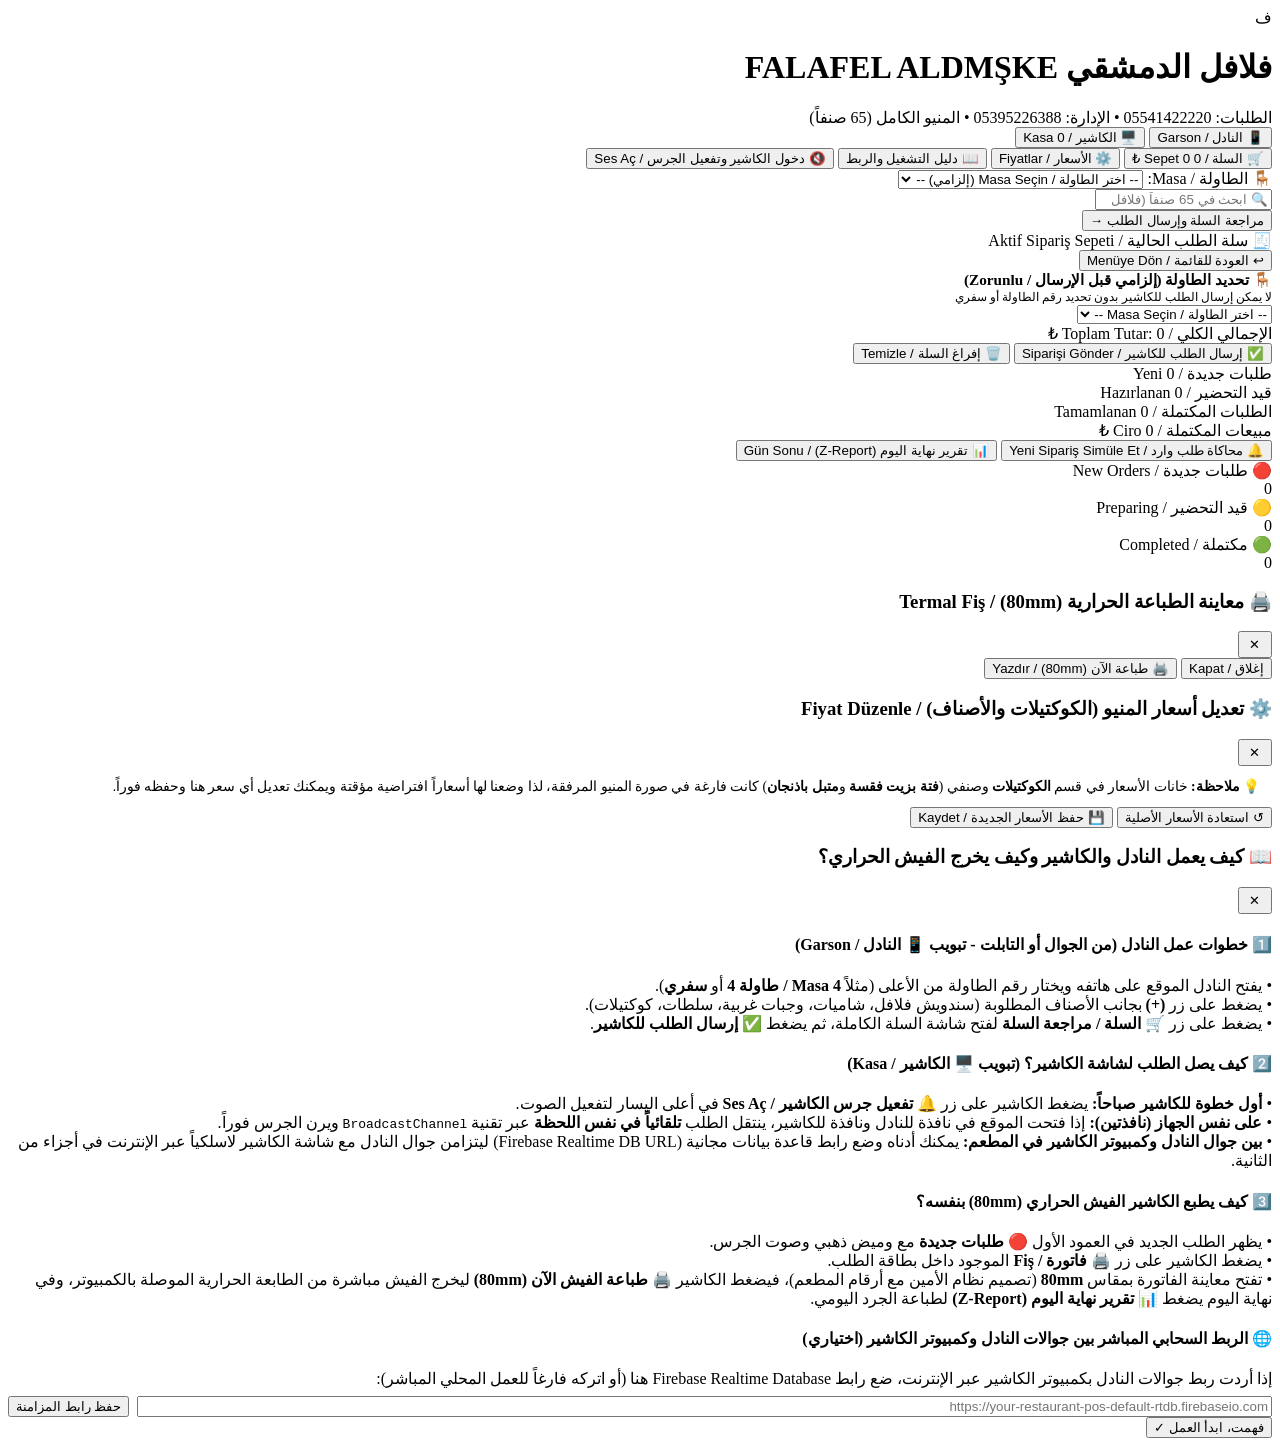
==== commit 14555f1e: "Update index.html" ====
--- a/index.html
+++ b/index.html
@@ -9,1362 +9,8 @@
   <link rel="preconnect" href="https://fonts.gstatic.com" crossorigin>
   <link href="https://fonts.googleapis.com/css2?family=Cairo:wght@500;600;700;800&family=Inter:wght@400;500;600;700;800&display=swap" rel="stylesheet">
 
-  <style>
-    /* ==========================================================================
-       GLOBAL DESIGN SYSTEM (Premium Dark Mode)
-       Strict adherence to requested CSS Custom Properties & Interaction tokens
-       ========================================================================== */
-    :root {
-      --bg-main: #0F172A;
-      --bg-card: #1E293B;
-      --accent-gold: #D4AF37;
-      --text-main: #F8FAFC;
-      --text-muted: #94A3B8;
-      --danger: #EF4444;
-      --success: #10B981;
-
-      /* Derived surface & border tokens for depth and crisp contrast */
-      --bg-elevated: #26354D;
-      --bg-input: #0B1120;
-      --border-subtle: rgba(148, 163, 184, 0.16);
-      --border-gold: rgba(212, 175, 55, 0.45);
-      --accent-gold-hover: #E5C158;
-      --accent-gold-soft: rgba(212, 175, 55, 0.14);
-      --danger-soft: rgba(239, 68, 68, 0.15);
-      --success-soft: rgba(16, 185, 129, 0.15);
-      --warning: #F59E0B;
-      --warning-soft: rgba(245, 158, 11, 0.15);
-      --radius-sm: 8px;
-      --radius-md: 12px;
-      --radius-lg: 16px;
-      --shadow-card: 0 4px 20px -2px rgba(0, 0, 0, 0.35);
-      --font-sans: 'Cairo', 'Inter', -apple-system, BlinkMacSystemFont, 'Segoe UI', Roboto, sans-serif;
-      --transition-fast: 150ms cubic-bezier(0.4, 0, 0.2, 1);
-    }
-
-    * {
-      box-sizing: border-box;
-      margin: 0;
-      padding: 0;
-      -webkit-tap-highlight-color: transparent;
-    }
-
-    html, body {
-      background-color: var(--bg-main);
-      color: var(--text-main);
-      font-family: var(--font-sans);
-      font-size: 16px;
-      line-height: 1.5;
-      min-height: 100vh;
-      overflow-x: hidden;
-      -webkit-font-smoothing: antialiased;
-    }
-
-    /* Bilingual helper classes */
-    .ltr-text {
-      direction: ltr;
-      unicode-bidi: embed;
-      font-family: 'Inter', var(--font-sans);
-    }
-
-    .rtl-text {
-      direction: rtl;
-      unicode-bidi: embed;
-      font-family: 'Cairo', var(--font-sans);
-    }
-
-    /* Interactive Button & Card Micro-interactions */
-    button, .interactive-card {
-      font-family: var(--font-sans);
-      cursor: pointer;
-      border: none;
-      outline: none;
-      transition: transform var(--transition-fast), opacity var(--transition-fast), background-color var(--transition-fast), border-color var(--transition-fast), box-shadow var(--transition-fast);
-      user-select: none;
-    }
-
-    button:active, .interactive-card:active {
-      transform: scale(0.98);
-      opacity: 0.9;
-    }
-
-    button:disabled {
-      opacity: 0.5;
-      cursor: not-allowed;
-      transform: none;
-    }
-
-    /* ==========================================================================
-       TOP NAVIGATION HEADER (SPA Role Switcher & Status Bar)
-       ========================================================================== */
-    .app-header {
-      position: sticky;
-      top: 0;
-      z-index: 100;
-      background: rgba(15, 23, 42, 0.92);
-      backdrop-filter: blur(12px);
-      border-bottom: 1px solid var(--border-subtle);
-      padding: 0.75rem 1.25rem;
-    }
-
-    .header-inner {
-      max-width: 1440px;
-      margin: 0 auto;
-      display: flex;
-      align-items: center;
-      justify-content: space-between;
-      gap: 1rem;
-      flex-wrap: wrap;
-    }
-
-    .brand-block {
-      display: flex;
-      align-items: center;
-      gap: 0.75rem;
-    }
-
-    .brand-crest {
-      width: 42px;
-      height: 42px;
-      border-radius: var(--radius-md);
-      background: linear-gradient(135deg, var(--accent-gold), #AA8214);
-      color: #0F172A;
-      font-weight: 800;
-      font-size: 1.2rem;
-      display: flex;
-      align-items: center;
-      justify-content: center;
-      box-shadow: 0 2px 10px rgba(212, 175, 55, 0.3);
-      flex-shrink: 0;
-    }
-
-    .brand-titles h1 {
-      font-size: 1.15rem;
-      font-weight: 800;
-      color: var(--text-main);
-      letter-spacing: -0.01em;
-      display: flex;
-      align-items: center;
-      gap: 0.5rem;
-      flex-wrap: wrap;
-    }
-
-    .brand-titles h1 span.gold-text {
-      color: var(--accent-gold);
-    }
-
-    .brand-subtitle {
-      font-size: 0.75rem;
-      color: var(--text-muted);
-      display: block;
-    }
-
-    /* Mode Switcher Tabs (Waiter Mobile UI vs Cashier Desktop Dashboard) */
-    .role-switcher {
-      display: flex;
-      align-items: center;
-      background: var(--bg-card);
-      padding: 0.25rem;
-      border-radius: var(--radius-md);
-      border: 1px solid var(--border-subtle);
-      gap: 0.25rem;
-    }
-
-    .role-tab {
-      padding: 0.5rem 1rem;
-      border-radius: var(--radius-sm);
-      background: transparent;
-      color: var(--text-muted);
-      font-weight: 700;
-      font-size: 0.875rem;
-      display: flex;
-      align-items: center;
-      gap: 0.5rem;
-    }
-
-    .role-tab.active {
-      background: var(--accent-gold);
-      color: #0F172A;
-      box-shadow: 0 2px 8px rgba(212, 175, 55, 0.25);
-    }
-
-    .header-actions {
-      display: flex;
-      align-items: center;
-      gap: 0.55rem;
-      flex-wrap: wrap;
-    }
-
-    /* Cart Toggle Button inside Waiter Mode */
-    .btn-cart-toggle {
-      background: var(--bg-card);
-      color: var(--text-main);
-      border: 1px solid var(--border-gold);
-      padding: 0.5rem 0.9rem;
-      border-radius: var(--radius-md);
-      font-weight: 700;
-      font-size: 0.85rem;
-      display: flex;
-      align-items: center;
-      gap: 0.5rem;
-    }
-
-    .btn-cart-toggle:hover {
-      background: var(--bg-elevated);
-    }
-
-    .cart-count-badge {
-      background: var(--accent-gold);
-      color: #0F172A;
-      font-weight: 800;
-      font-size: 0.78rem;
-      padding: 0.1rem 0.5rem;
-      border-radius: 999px;
-      min-width: 24px;
-      text-align: center;
-    }
-
-    /* Audio Status / Cashier Login Unlock Button */
-    .btn-audio-unlock {
-      background: var(--bg-card);
-      color: var(--text-muted);
-      border: 1px solid var(--border-subtle);
-      padding: 0.5rem 0.8rem;
-      border-radius: var(--radius-md);
-      font-size: 0.78rem;
-      font-weight: 600;
-      display: flex;
-      align-items: center;
-      gap: 0.4rem;
-    }
-
-    .btn-audio-unlock.unlocked {
-      border-color: rgba(16, 185, 129, 0.4);
-      color: var(--success);
-      background: var(--success-soft);
-    }
-
-    /* ==========================================================================
-       MAIN SPA CONTAINER & VIEW ROUTING
-       ========================================================================== */
-    .app-container {
-      max-width: 1440px;
-      margin: 0 auto;
-      padding: 1.25rem;
-    }
-
-    /* Strict display: none / block SPA view management */
-    .spa-view {
-      display: none;
-    }
-
-    .spa-view.active-view {
-      display: block;
-      animation: fadeInView 180ms ease-out;
-    }
-
-    @keyframes fadeInView {
-      from { opacity: 0; transform: translateY(4px); }
-      to { opacity: 1; transform: translateY(0); }
-    }
-
-    /* ==========================================================================
-       MODULE 2: WAITER UI (High-Speed Mobile-First Layout)
-       ========================================================================== */
-    .waiter-top-controls {
-      display: flex;
-      flex-direction: column;
-      gap: 0.85rem;
-      margin-bottom: 1.25rem;
-      background: var(--bg-card);
-      padding: 1rem;
-      border-radius: var(--radius-lg);
-      border: 1px solid var(--border-subtle);
-    }
-
-    .waiter-bar-row {
-      display: flex;
-      align-items: center;
-      justify-content: space-between;
-      gap: 0.75rem;
-      flex-wrap: wrap;
-    }
-
-    .quick-table-bar {
-      display: flex;
-      align-items: center;
-      gap: 0.5rem;
-      flex-wrap: wrap;
-      flex: 1;
-    }
-
-    .quick-table-label {
-      font-size: 0.85rem;
-      font-weight: 700;
-      color: var(--accent-gold);
-      white-space: nowrap;
-    }
-
-    .table-select-input {
-      background: var(--bg-input);
-      color: var(--text-main);
-      border: 1px solid var(--border-gold);
-      border-radius: var(--radius-sm);
-      padding: 0.5rem 0.85rem;
-      font-family: var(--font-sans);
-      font-size: 0.9rem;
-      font-weight: 700;
-      min-width: 190px;
-      cursor: pointer;
-    }
-
-    .table-select-input:focus {
-      outline: 2px solid var(--accent-gold);
-    }
-
-    .search-input-wrap {
-      position: relative;
-      flex: 1;
-      min-width: 220px;
-    }
-
-    .search-input {
-      width: 100%;
-      background: var(--bg-input);
-      color: var(--text-main);
-      border: 1px solid var(--border-subtle);
-      border-radius: var(--radius-sm);
-      padding: 0.55rem 0.9rem;
-      font-family: var(--font-sans);
-      font-size: 0.9rem;
-    }
-
-    .search-input:focus {
-      border-color: var(--accent-gold);
-      outline: none;
-    }
-
-    /* Category Filter Pills */
-    .category-pills {
-      display: flex;
-      align-items: center;
-      gap: 0.5rem;
-      overflow-x: auto;
-      padding-bottom: 0.25rem;
-      scrollbar-width: thin;
-    }
-
-    .category-pill {
-      background: var(--bg-input);
-      color: var(--text-muted);
-      border: 1px solid var(--border-subtle);
-      padding: 0.45rem 0.95rem;
-      border-radius: 999px;
-      font-size: 0.85rem;
-      font-weight: 700;
-      white-space: nowrap;
-      flex-shrink: 0;
-    }
-
-    .category-pill.active {
-      background: var(--accent-gold);
-      color: #0F172A;
-      border-color: var(--accent-gold);
-    }
-
-    /* Category Section Blocks */
-    .category-section {
-      margin-bottom: 1.5rem;
-    }
-
-    .category-header {
-      display: flex;
-      align-items: center;
-      justify-content: space-between;
-      margin-bottom: 0.75rem;
-      padding-bottom: 0.35rem;
-      border-bottom: 1px solid var(--border-subtle);
-    }
-
-    .category-title {
-      font-size: 1.05rem;
-      font-weight: 800;
-      color: var(--accent-gold);
-      display: flex;
-      align-items: center;
-      gap: 0.5rem;
-    }
-
-    .category-count {
-      font-size: 0.78rem;
-      color: var(--text-muted);
-      font-weight: 600;
-    }
-
-    /* Strict CSS Grid: auto-fill, minmax(280px, 1fr) */
-    .menu-grid {
-      display: grid;
-      grid-template-columns: repeat(auto-fill, minmax(280px, 1fr));
-      gap: 0.75rem;
-    }
-
-    /* Compact, Horizontal, Text-Only Rectangular Menu Card (NO IMAGES) */
-    .menu-card {
-      background: var(--bg-card);
-      border: 1px solid var(--border-subtle);
-      border-radius: var(--radius-md);
-      padding: 0.75rem 0.9rem;
-      display: flex;
-      align-items: center;
-      justify-content: space-between;
-      gap: 0.75rem;
-      box-shadow: var(--shadow-card);
-      position: relative;
-      transition: transform var(--transition-fast), opacity var(--transition-fast), border-color var(--transition-fast);
-    }
-
-    .menu-card:hover {
-      border-color: var(--border-gold);
-    }
-
-    .menu-card.in-cart {
-      border-color: var(--accent-gold);
-      background: linear-gradient(90deg, rgba(212, 175, 55, 0.08), var(--bg-card));
-    }
-
-    .menu-card-names {
-      display: flex;
-      flex-direction: column;
-      gap: 0.15rem;
-      min-width: 0;
-      flex: 1;
-    }
-
-    .menu-name-ar {
-      font-size: 0.96rem;
-      font-weight: 700;
-      color: var(--text-main);
-      line-height: 1.3;
-      word-break: break-word;
-    }
-
-    .menu-name-tr {
-      font-size: 0.78rem;
-      font-weight: 500;
-      color: var(--text-muted);
-      font-family: 'Inter', var(--font-sans);
-      line-height: 1.25;
-    }
-
-    .menu-card-right {
-      display: flex;
-      align-items: center;
-      gap: 0.65rem;
-      flex-shrink: 0;
-    }
-
-    .menu-price-tag {
-      font-family: 'Inter', var(--font-sans);
-      font-weight: 800;
-      font-size: 0.95rem;
-      color: var(--accent-gold);
-      background: var(--accent-gold-soft);
-      padding: 0.3rem 0.55rem;
-      border-radius: var(--radius-sm);
-      white-space: nowrap;
-      direction: ltr;
-    }
-
-    .btn-add-item {
-      width: 40px;
-      height: 40px;
-      border-radius: var(--radius-sm);
-      background: var(--accent-gold);
-      color: #0F172A;
-      font-size: 1.25rem;
-      font-weight: 800;
-      display: flex;
-      align-items: center;
-      justify-content: center;
-      flex-shrink: 0;
-      position: relative;
-    }
-
-    .btn-add-item:hover {
-      background: var(--accent-gold-hover);
-    }
-
-    .item-qty-indicator {
-      position: absolute;
-      top: -6px;
-      left: -6px;
-      background: var(--success);
-      color: #0F172A;
-      font-size: 0.7rem;
-      font-weight: 800;
-      width: 20px;
-      height: 20px;
-      border-radius: 50%;
-      display: flex;
-      align-items: center;
-      justify-content: center;
-      border: 2px solid var(--bg-card);
-    }
-
-    /* ==========================================================================
-       MODULE 2B: DEDICATED FULL-SCREEN CART VIEW (SPA Routing: display: none/block)
-       ========================================================================== */
-    .cart-fullscreen-wrapper {
-      max-width: 780px;
-      margin: 0 auto;
-      background: var(--bg-card);
-      border: 1px solid var(--border-subtle);
-      border-radius: var(--radius-lg);
-      padding: 1.25rem;
-      box-shadow: var(--shadow-card);
-    }
-
-    .cart-view-header {
-      display: flex;
-      align-items: center;
-      justify-content: space-between;
-      gap: 1rem;
-      padding-bottom: 1rem;
-      margin-bottom: 1rem;
-      border-bottom: 1px solid var(--border-subtle);
-      flex-wrap: wrap;
-    }
-
-    .cart-view-title {
-      font-size: 1.25rem;
-      font-weight: 800;
-      color: var(--text-main);
-      display: flex;
-      align-items: center;
-      gap: 0.5rem;
-    }
-
-    .btn-back-menu {
-      background: var(--bg-elevated);
-      color: var(--text-main);
-      border: 1px solid var(--border-subtle);
-      padding: 0.5rem 0.95rem;
-      border-radius: var(--radius-sm);
-      font-weight: 700;
-      font-size: 0.85rem;
-      display: flex;
-      align-items: center;
-      gap: 0.4rem;
-    }
-
-    /* Required Table Selection Box in Cart */
-    .cart-table-requirement-box {
-      background: var(--bg-input);
-      border: 1px solid var(--border-gold);
-      border-radius: var(--radius-md);
-      padding: 0.9rem 1rem;
-      margin-bottom: 1rem;
-      display: flex;
-      align-items: center;
-      justify-content: space-between;
-      gap: 1rem;
-      flex-wrap: wrap;
-    }
-
-    .cart-table-requirement-box.error-highlight {
-      border-color: var(--danger);
-      background: var(--danger-soft);
-      animation: shakeError 300ms ease-in-out;
-    }
-
-    @keyframes shakeError {
-      0%, 100% { transform: translateX(0); }
-      25% { transform: translateX(-5px); }
-      75% { transform: translateX(5px); }
-    }
-
-    .cart-items-list {
-      display: flex;
-      flex-direction: column;
-      gap: 0.65rem;
-      margin-bottom: 1.25rem;
-    }
-
-    /* Strict Clean Cart Row: ONLY Item Name, Qty Controls (+ / -), Price, Trash Icon */
-    .cart-item-row {
-      background: var(--bg-input);
-      border: 1px solid var(--border-subtle);
-      border-radius: var(--radius-md);
-      padding: 0.75rem 0.95rem;
-      display: flex;
-      align-items: center;
-      justify-content: space-between;
-      gap: 0.75rem;
-      flex-wrap: wrap;
-    }
-
-    .cart-item-info {
-      flex: 1;
-      min-width: 150px;
-    }
-
-    .cart-item-title-ar {
-      font-weight: 700;
-      font-size: 0.95rem;
-      color: var(--text-main);
-    }
-
-    .cart-item-title-tr {
-      font-size: 0.78rem;
-      color: var(--text-muted);
-      font-family: 'Inter', var(--font-sans);
-    }
-
-    .cart-item-controls {
-      display: flex;
-      align-items: center;
-      gap: 0.85rem;
-    }
-
-    .qty-stepper {
-      display: flex;
-      align-items: center;
-      gap: 0.45rem;
-      background: var(--bg-card);
-      padding: 0.2rem;
-      border-radius: var(--radius-sm);
-      border: 1px solid var(--border-subtle);
-    }
-
-    .btn-qty {
-      width: 32px;
-      height: 32px;
-      border-radius: 6px;
-      background: var(--bg-elevated);
-      color: var(--text-main);
-      font-weight: 800;
-      font-size: 1rem;
-      display: flex;
-      align-items: center;
-      justify-content: center;
-    }
-
-    .btn-qty:hover {
-      background: var(--accent-gold);
-      color: #0F172A;
-    }
-
-    .qty-value {
-      font-family: 'Inter', var(--font-sans);
-      font-weight: 800;
-      font-size: 0.95rem;
-      min-width: 26px;
-      text-align: center;
-    }
-
-    .cart-item-price {
-      font-family: 'Inter', var(--font-sans);
-      font-weight: 800;
-      font-size: 0.95rem;
-      color: var(--accent-gold);
-      min-width: 75px;
-      text-align: left;
-      direction: ltr;
-    }
-
-    .btn-trash {
-      width: 36px;
-      height: 36px;
-      border-radius: var(--radius-sm);
-      background: var(--danger-soft);
-      color: var(--danger);
-      display: flex;
-      align-items: center;
-      justify-content: center;
-      border: 1px solid rgba(239, 68, 68, 0.3);
-    }
-
-    .btn-trash:hover {
-      background: var(--danger);
-      color: #fff;
-    }
-
-    .cart-empty-state {
-      text-align: center;
-      padding: 2.5rem 1rem;
-      color: var(--text-muted);
-    }
-
-    .cart-summary-footer {
-      border-top: 1px solid var(--border-subtle);
-      padding-top: 1rem;
-      display: flex;
-      flex-direction: column;
-      gap: 0.9rem;
-    }
-
-    .cart-total-row {
-      display: flex;
-      align-items: center;
-      justify-content: space-between;
-      font-size: 1.2rem;
-      font-weight: 800;
-    }
-
-    .cart-total-amount {
-      color: var(--accent-gold);
-      font-family: 'Inter', var(--font-sans);
-      font-size: 1.45rem;
-      direction: ltr;
-    }
-
-    .cart-footer-actions {
-      display: flex;
-      gap: 0.75rem;
-      flex-wrap: wrap;
-    }
-
-    .btn-submit-order {
-      flex: 2;
-      background: var(--success);
-      color: #0F172A;
-      font-weight: 800;
-      font-size: 1rem;
-      padding: 0.85rem 1.25rem;
-      border-radius: var(--radius-md);
-      display: flex;
-      align-items: center;
-      justify-content: center;
-      gap: 0.5rem;
-      min-width: 200px;
-    }
-
-    .btn-clear-cart {
-      flex: 1;
-      background: var(--danger-soft);
-      color: var(--danger);
-      border: 1px solid rgba(239, 68, 68, 0.35);
-      font-weight: 700;
-      font-size: 0.9rem;
-      padding: 0.85rem 1rem;
-      border-radius: var(--radius-md);
-      min-width: 120px;
-    }
-
-    /* ==========================================================================
-       MODULE 3: CASHIER DASHBOARD (Kanban Board, Audio Unlock & Pulse Alerts)
-       ========================================================================== */
-    .cashier-toolbar {
-      background: var(--bg-card);
-      border: 1px solid var(--border-subtle);
-      border-radius: var(--radius-lg);
-      padding: 1rem 1.25rem;
-      margin-bottom: 1.25rem;
-      display: flex;
-      align-items: center;
-      justify-content: space-between;
-      gap: 1rem;
-      flex-wrap: wrap;
-    }
-
-    .cashier-stats-strip {
-      display: flex;
-      align-items: center;
-      gap: 1.25rem;
-      flex-wrap: wrap;
-    }
-
-    .stat-pill {
-      display: flex;
-      flex-direction: column;
-      background: var(--bg-input);
-      padding: 0.5rem 0.9rem;
-      border-radius: var(--radius-sm);
-      border: 1px solid var(--border-subtle);
-      min-width: 130px;
-    }
-
-    .stat-pill-label {
-      font-size: 0.75rem;
-      color: var(--text-muted);
-    }
-
-    .stat-pill-value {
-      font-size: 1.1rem;
-      font-weight: 800;
-      color: var(--accent-gold);
-      font-family: 'Inter', var(--font-sans);
-      direction: ltr;
-      text-align: right;
-    }
-
-    .cashier-action-buttons {
-      display: flex;
-      align-items: center;
-      gap: 0.65rem;
-      flex-wrap: wrap;
-    }
-
-    .btn-gold {
-      background: var(--accent-gold);
-      color: #0F172A;
-      font-weight: 800;
-      font-size: 0.85rem;
-      padding: 0.6rem 1rem;
-      border-radius: var(--radius-sm);
-      display: flex;
-      align-items: center;
-      gap: 0.45rem;
-    }
-
-    .btn-secondary {
-      background: var(--bg-elevated);
-      color: var(--text-main);
-      border: 1px solid var(--border-subtle);
-      font-weight: 700;
-      font-size: 0.85rem;
-      padding: 0.6rem 1rem;
-      border-radius: var(--radius-sm);
-      display: flex;
-      align-items: center;
-      gap: 0.45rem;
-    }
-
-    /* 3-Column Kanban Grid: New Orders | Preparing | Completed */
-    .kanban-board {
-      display: grid;
-      grid-template-columns: repeat(3, 1fr);
-      gap: 1.1rem;
-      align-items: start;
-    }
-
-    @media (max-width: 1024px) {
-      .kanban-board {
-        grid-template-columns: 1fr;
-      }
-    }
-
-    .kanban-column {
-      background: var(--bg-card);
-      border: 1px solid var(--border-subtle);
-      border-radius: var(--radius-lg);
-      padding: 1rem;
-      min-height: 480px;
-      display: flex;
-      flex-direction: column;
-      gap: 0.85rem;
-    }
-
-    .kanban-col-header {
-      display: flex;
-      align-items: center;
-      justify-content: space-between;
-      padding-bottom: 0.75rem;
-      border-bottom: 2px solid var(--border-subtle);
-    }
-
-    .kanban-col-new .kanban-col-header {
-      border-bottom-color: var(--danger);
-    }
-
-    .kanban-col-preparing .kanban-col-header {
-      border-bottom-color: var(--accent-gold);
-    }
-
-    .kanban-col-completed .kanban-col-header {
-      border-bottom-color: var(--success);
-    }
-
-    .kanban-col-title {
-      font-size: 1rem;
-      font-weight: 800;
-      display: flex;
-      align-items: center;
-      gap: 0.5rem;
-    }
-
-    .kanban-col-count {
-      font-family: 'Inter', var(--font-sans);
-      font-size: 0.8rem;
-      font-weight: 800;
-      padding: 0.15rem 0.6rem;
-      border-radius: 999px;
-      background: var(--bg-input);
-      color: var(--text-main);
-    }
-
-    .kanban-cards-list {
-      display: flex;
-      flex-direction: column;
-      gap: 0.85rem;
-    }
-
-    /* Order Card & Visual Pulse Animation for Newly Injected Orders */
-    .order-card {
-      background: var(--bg-input);
-      border: 1px solid var(--border-subtle);
-      border-radius: var(--radius-md);
-      padding: 0.95rem;
-      display: flex;
-      flex-direction: column;
-      gap: 0.75rem;
-      box-shadow: var(--shadow-card);
-    }
-
-    @keyframes newOrderPulse {
-      0% {
-        box-shadow: 0 0 0 0 rgba(212, 175, 55, 0.85), 0 0 20px rgba(239, 68, 68, 0.6);
-        border-color: var(--accent-gold);
-        transform: scale(1.01);
-      }
-      50% {
-        box-shadow: 0 0 0 12px rgba(212, 175, 55, 0), 0 0 30px rgba(212, 175, 55, 0.4);
-        border-color: var(--danger);
-        transform: scale(1);
-      }
-      100% {
-        box-shadow: 0 0 0 0 rgba(212, 175, 55, 0);
-        border-color: var(--accent-gold);
-        transform: scale(1);
-      }
-    }
-
-    .order-card.pulse-new {
-      animation: newOrderPulse 1.4s ease-in-out 4;
-      border-color: var(--accent-gold);
-    }
-
-    .order-card-top {
-      display: flex;
-      align-items: center;
-      justify-content: space-between;
-      gap: 0.5rem;
-      border-bottom: 1px dashed var(--border-subtle);
-      padding-bottom: 0.55rem;
-    }
-
-    .order-id-badge {
-      font-family: 'Inter', var(--font-sans);
-      font-weight: 800;
-      font-size: 0.9rem;
-      color: var(--accent-gold);
-      direction: ltr;
-    }
-
-    .order-table-badge {
-      background: var(--accent-gold-soft);
-      color: var(--accent-gold);
-      border: 1px solid var(--border-gold);
-      padding: 0.2rem 0.6rem;
-      border-radius: 6px;
-      font-weight: 800;
-      font-size: 0.8rem;
-    }
-
-    .order-time {
-      font-family: 'Inter', var(--font-sans);
-      font-size: 0.75rem;
-      color: var(--text-muted);
-      direction: ltr;
-    }
-
-    .order-items-mini-list {
-      display: flex;
-      flex-direction: column;
-      gap: 0.35rem;
-      font-size: 0.85rem;
-    }
-
-    .order-item-line {
-      display: flex;
-      align-items: baseline;
-      justify-content: space-between;
-      gap: 0.5rem;
-    }
-
-    .order-item-qty {
-      font-family: 'Inter', var(--font-sans);
-      font-weight: 800;
-      color: var(--accent-gold);
-      margin-left: 0.35rem;
-    }
-
-    .order-item-line-price {
-      font-family: 'Inter', var(--font-sans);
-      font-weight: 700;
-      color: var(--text-muted);
-      direction: ltr;
-      white-space: nowrap;
-    }
-
-    .order-card-footer {
-      border-top: 1px solid var(--border-subtle);
-      padding-top: 0.65rem;
-      display: flex;
-      flex-direction: column;
-      gap: 0.6rem;
-    }
-
-    .order-card-total {
-      display: flex;
-      align-items: center;
-      justify-content: space-between;
-      font-weight: 800;
-      font-size: 0.95rem;
-    }
-
-    .order-card-total-val {
-      font-family: 'Inter', var(--font-sans);
-      color: var(--accent-gold);
-      font-size: 1.05rem;
-      direction: ltr;
-    }
-
-    .order-card-actions {
-      display: flex;
-      align-items: center;
-      gap: 0.45rem;
-      flex-wrap: wrap;
-    }
-
-    .btn-card-action {
-      flex: 1;
-      padding: 0.48rem 0.65rem;
-      border-radius: 6px;
-      font-size: 0.78rem;
-      font-weight: 800;
-      display: flex;
-      align-items: center;
-      justify-content: center;
-      gap: 0.3rem;
-      white-space: nowrap;
-    }
-
-    .btn-prepare {
-      background: var(--accent-gold);
-      color: #0F172A;
-    }
-
-    .btn-complete {
-      background: var(--success);
-      color: #0F172A;
-    }
-
-    .btn-print {
-      background: var(--bg-elevated);
-      color: var(--text-main);
-      border: 1px solid var(--border-subtle);
-    }
-
-    .btn-cancel-order {
-      background: var(--danger-soft);
-      color: var(--danger);
-      flex: 0 0 auto;
-    }
-
-    /* ==========================================================================
-       MODAL SYSTEM (80mm Receipt, Price Editor, & Operations Guide)
-       ========================================================================== */
-    .modal-backdrop {
-      position: fixed;
-      inset: 0;
-      z-index: 900;
-      background: rgba(15, 23, 42, 0.82);
-      backdrop-filter: blur(6px);
-      display: none;
-      align-items: center;
-      justify-content: center;
-      padding: 1rem;
-    }
-
-    .modal-backdrop.open {
-      display: flex;
-    }
-
-    .modal-dialog {
-      background: var(--bg-card);
-      border: 1px solid var(--border-gold);
-      border-radius: var(--radius-lg);
-      max-width: 540px;
-      width: 100%;
-      max-height: 90vh;
-      display: flex;
-      flex-direction: column;
-      box-shadow: 0 20px 50px rgba(0, 0, 0, 0.6);
-      overflow: hidden;
-    }
-
-    .modal-dialog.wide-modal {
-      max-width: 780px;
-    }
-
-    .modal-header {
-      padding: 0.9rem 1.15rem;
-      border-bottom: 1px solid var(--border-subtle);
-      display: flex;
-      align-items: center;
-      justify-content: space-between;
-    }
-
-    .modal-header h3 {
-      font-size: 1rem;
-      font-weight: 800;
-      color: var(--accent-gold);
-    }
-
-    .modal-body {
-      padding: 1.15rem;
-      overflow-y: auto;
-      display: flex;
-      flex-direction: column;
-      gap: 1rem;
-    }
-
-    .modal-footer {
-      padding: 0.85rem 1.15rem;
-      border-top: 1px solid var(--border-subtle);
-      display: flex;
-      gap: 0.65rem;
-      justify-content: flex-end;
-      flex-wrap: wrap;
-    }
-
-    /* Visual 80mm Paper Preview Card inside Modal */
-    .thermal-paper-preview {
-      width: 80mm;
-      max-width: 100%;
-      margin: 0 auto;
-      background: #FFFFFF;
-      color: #000000;
-      padding: 4mm;
-      border-radius: 4px;
-      box-shadow: 0 4px 15px rgba(0, 0, 0, 0.4);
-      font-family: 'Cairo', 'Inter', monospace;
-    }
-
-    /* Price Editor List Row */
-    .price-editor-row {
-      display: flex;
-      align-items: center;
-      justify-content: space-between;
-      gap: 0.75rem;
-      background: var(--bg-input);
-      border: 1px solid var(--border-subtle);
-      border-radius: var(--radius-sm);
-      padding: 0.55rem 0.85rem;
-    }
-
-    .price-editor-input {
-      width: 95px;
-      background: var(--bg-card);
-      color: var(--accent-gold);
-      border: 1px solid var(--border-gold);
-      border-radius: 6px;
-      padding: 0.35rem 0.5rem;
-      font-family: 'Inter', sans-serif;
-      font-weight: 800;
-      font-size: 0.9rem;
-      text-align: center;
-      direction: ltr;
-    }
-
-    /* Operations Guide Steps */
-    .guide-step-card {
-      background: var(--bg-input);
-      border: 1px solid var(--border-subtle);
-      border-right: 4px solid var(--accent-gold);
-      border-radius: var(--radius-sm);
-      padding: 0.85rem 1rem;
-    }
-
-    .guide-step-card h4 {
-      color: var(--accent-gold);
-      font-size: 0.95rem;
-      margin-bottom: 0.35rem;
-    }
-
-    .guide-step-card p {
-      font-size: 0.85rem;
-      color: var(--text-main);
-      line-height: 1.6;
-    }
-
-    /* ==========================================================================
-       TOAST NOTIFICATION SYSTEM (Replaces all native browser alert() calls)
-       ========================================================================== */
-    .toast-container {
-      position: fixed;
-      bottom: 1.25rem;
-      left: 1.25rem;
-      z-index: 1000;
-      display: flex;
-      flex-direction: column;
-      gap: 0.6rem;
-      max-width: 360px;
-      width: calc(100% - 2.5rem);
-      pointer-events: none;
-    }
-
-    .toast-item {
-      pointer-events: auto;
-      background: var(--bg-card);
-      color: var(--text-main);
-      border: 1px solid var(--border-subtle);
-      border-right: 4px solid var(--accent-gold);
-      border-radius: var(--radius-md);
-      padding: 0.8rem 1rem;
-      box-shadow: 0 10px 25px rgba(0, 0, 0, 0.5);
-      display: flex;
-      align-items: center;
-      justify-content: space-between;
-      gap: 0.75rem;
-      font-size: 0.88rem;
-      font-weight: 700;
-      animation: toastSlideIn 200ms cubic-bezier(0.16, 1, 0.3, 1);
-    }
-
-    .toast-item.toast-success {
-      border-right-color: var(--success);
-    }
-
-    .toast-item.toast-danger {
-      border-right-color: var(--danger);
-    }
-
-    @keyframes toastSlideIn {
-      from { opacity: 0; transform: translateY(12px) scale(0.96); }
-      to { opacity: 1; transform: translateY(0) scale(1); }
-    }
-
-    /* ==========================================================================
-       MODULE 4: AL-AMEEN STYLE THERMAL PRINTING & STRICT @media print CSS
-       ========================================================================== */
-    #print-section {
-      display: none;
-    }
-
-    .receipt-wrapper {
-      width: 100%;
-      color: #000000;
-      background: #FFFFFF;
-      font-family: 'Cairo', 'Inter', sans-serif;
-      font-size: 12px;
-      line-height: 1.35;
-    }
-
-    .receipt-header {
-      text-align: center;
-      border-bottom: 2px dashed #000;
-      padding-bottom: 6px;
-      margin-bottom: 6px;
-    }
-
-    .receipt-brand-ar {
-      font-size: 16px;
-      font-weight: 800;
-    }
-
-    .receipt-brand-tr {
-      font-size: 13px;
-      font-weight: 700;
-      font-family: 'Inter', sans-serif;
-    }
-
-    .receipt-meta {
-      font-size: 11px;
-      margin-bottom: 6px;
-      border-bottom: 1px dashed #000;
-      padding-bottom: 6px;
-    }
-
-    .receipt-meta-row {
-      display: flex;
-      justify-content: space-between;
-    }
-
-    .receipt-table {
-      width: 100%;
-      border-collapse: collapse;
-      margin-bottom: 8px;
-      font-size: 11px;
-    }
-
-    .receipt-table th {
-      border-bottom: 1.5px solid #000;
-      padding: 3px 2px;
-      text-align: right;
-      font-weight: 800;
-    }
-
-    .receipt-table td {
-      padding: 4px 2px;
-      border-bottom: 1px dotted #555;
-      vertical-align: top;
-    }
-
-    .receipt-table th.num-col,
-    .receipt-table td.num-col {
-      text-align: left;
-      direction: ltr;
-      font-family: 'Inter', monospace;
-      white-space: nowrap;
-    }
-
-    .receipt-total-block {
-      border-top: 2px solid #000;
-      padding-top: 6px;
-      margin-top: 4px;
-      display: flex;
-      justify-content: space-between;
-      font-size: 14px;
-      font-weight: 800;
-    }
-
-    .receipt-footer {
-      text-align: center;
-      margin-top: 8px;
-      padding-top: 6px;
-      border-top: 1px dashed #000;
-      font-size: 10px;
-    }
-
-    /* STRICT 80MM THERMAL PRINT MEDIA QUERY */
-    @media print {
-      @page {
-        size: 80mm auto;
-        margin: 0;
-      }
-
-      html, body {
-        width: 80mm !important;
-        margin: 0 !important;
-        padding: 0 !important;
-        background: #FFFFFF !important;
-        color: #000000 !important;
-        overflow: visible !important;
-      }
-
-      /* Hide all UI chrome, buttons, navbars, modals, and toasts */
-      .app-header,
-      .app-container,
-      .modal-backdrop,
-      .toast-container,
-      button,
-      nav {
-        display: none !important;
-      }
-
-      /* Force #print-section to 80mm thermal paper width */
-      #print-section {
-        display: block !important;
-        width: 80mm !important;
-        margin: 0 !important;
-        padding: 2mm 3mm !important;
-        background: #FFFFFF !important;
-        color: #000000 !important;
-      }
-    }
-  </style>
+  <!-- ربط ملف التصميم الخارجي -->
+  <link rel="stylesheet" href="style.css">
 </head>
 <body>
 
@@ -1722,1403 +368,7 @@
        ========================================================================== -->
   <div id="toast-container" class="toast-container" aria-live="polite"></div>
 
-  <!-- ==========================================================================
-       APPLICATION LOGIC (Pure Vanilla JS — Full 65-Item Menu, Sync, Thermal Print)
-       ========================================================================== -->
-  <script>
-    /**
-     * ============================================================================
-     * MODULE 1: THE COMPLETE MENU DATA (Extracted 100% from Uploaded Menu Photos)
-     * CRITICAL RULE: Zero defaultModifiers or extras (no cheese/lettuce logic).
-     * ============================================================================
-     */
-    const defaultMenuData = [
-      // 1. سندويش فلافل (Falafel Dürüm) — 5 Items from Photo 1
-      { category: 'سندويش فلافل', nameAr: 'فلافل لف', nameTr: 'Falafel Durum', price: 110 },
-      { category: 'سندويش فلافل', nameAr: 'فلافل دبل', nameTr: 'Falafel extra Durum', price: 125 },
-      { category: 'سندويش فلافل', nameAr: 'فلافل مع فول', nameTr: 'Falafel ve Bakla Durum', price: 125 },
-      { category: 'سندويش فلافل', nameAr: 'فلافل مع بطاطا', nameTr: 'Falafel ve Patates Durum', price: 125 },
-      { category: 'سندويش فلافل', nameAr: 'فلافل عربي مع بطاطا', nameTr: 'Falafel ve Patates Durum (Arap)', price: 185 },
-
-      // 2. شاميات (Şamiyat) — 18 Items from Photo 1
-      { category: 'شاميات', nameAr: 'فول بطحينة', nameTr: 'Tahinli yoğurtlu koru bakla', price: 155 },
-      { category: 'شاميات', nameAr: 'فول مدمس بزيت', nameTr: 'Zeytin yoğurtlu koru bakla', price: 155 },
-      { category: 'شاميات', nameAr: 'فول بطحينة مهروس', nameTr: 'Tahinli koru bakla ezmesi', price: 155 },
-      { category: 'شاميات', nameAr: 'فول بزيت مهروس', nameTr: 'Zeytin yağlı koru bakla ezmesi', price: 155 },
-      { category: 'شاميات', nameAr: 'حمص حب طحينة', nameTr: 'Tahinli nohut', price: 155 },
-      { category: 'شاميات', nameAr: 'حمص حب بزيت', nameTr: 'Zeytin yağlı nohut', price: 155 },
-      { category: 'شاميات', nameAr: 'حمص بطحينة (مسبحة)', nameTr: 'Humus', price: 150 },
-      { category: 'شاميات', nameAr: 'فتة بزيت بلدي', nameTr: 'Sıvıyağlı fatte', price: 170 },
-      { category: 'شاميات', nameAr: 'فتة بسمنة', nameTr: 'Tereyağlı fatte', price: 170 },
-      { category: 'شاميات', nameAr: 'فتة بزيت فقسة', nameTr: 'Zeytinyağlı fatte (فقسة)', price: 170 },
-      { category: 'شاميات', nameAr: 'فته بالكاجو', nameTr: 'Kajulu fatte', price: 260 },
-      { category: 'شاميات', nameAr: 'فتة باللحمة', nameTr: 'Kıymalı fatte', price: 285 },
-      { category: 'شاميات', nameAr: 'مسبحة بيروتية', nameTr: 'Humus (tahinli nohut ezmesi)', price: 155 },
-      { category: 'شاميات', nameAr: 'مسبحة باللحمة', nameTr: 'Kıymalı homus', price: 265 },
-      { category: 'شاميات', nameAr: 'مسبحة بالكاجو', nameTr: 'Kajulu nuhut', price: 250 },
-      { category: 'شاميات', nameAr: 'متبل باذنجان', nameTr: 'Tahinli yoğurtlu patlıcan', price: 150 },
-      { category: 'شاميات', nameAr: 'فلافل 6 قرص', nameTr: '6 adet Falafel', price: 120 },
-      { category: 'شاميات', nameAr: 'فلافل 10 قرص', nameTr: '10 adet Falafel', price: 150 },
-
-      // 3. وجبات غربية - وجبة (Batı Yemekleri - Porsiyon) — 9 Items from Photo 2 (Column: وجبة)
-      { category: 'غربي - وجبة', nameAr: 'كريسبي وجبة', nameTr: 'Acılı çıtır tavuk Porsiyon', price: 250 },
-      { category: 'غربي - وجبة', nameAr: 'سكالوب وجبة', nameTr: 'Galata ünlü çıtır tavuk Porsiyon', price: 250 },
-      { category: 'غربي - وجبة', nameAr: 'زنجر وجبة', nameTr: 'Çıtır tavuk göğsü kızarması Porsiyon', price: 260 },
-      { category: 'غربي - وجبة', nameAr: 'فاهيتا وجبة', nameTr: 'Fajita (biberli tavuk sote) Porsiyon', price: 260 },
-      { category: 'غربي - وجبة', nameAr: 'فرانشيسكو وجبة', nameTr: 'Mantar kaşarlı sote Porsiyon', price: 260 },
-      { category: 'غربي - وجبة', nameAr: 'مكسيكي وجبة', nameTr: 'Biberli tavuk sote acılı Porsiyon', price: 250 },
-      { category: 'غربي - وجبة', nameAr: 'شيش وجبة', nameTr: 'Tavuk şişi Porsiyon', price: 250 },
-      { category: 'غربي - وجبة', nameAr: 'بطاطا وجبة', nameTr: 'Patates Porsiyon', price: 150 },
-      { category: 'غربي - وجبة', nameAr: 'بطاطا مع قشقوان وجبة', nameTr: 'Kaşarlı Patates Porsiyon', price: 200 },
-
-      // 4. وجبات غربية - سندويش (Batı Yemekleri - السندويش / Dürüm) — 9 Items from Photo 2 (Column: سندويش)
-      { category: 'غربي - سندويش', nameAr: 'كريسبي سندويش', nameTr: 'Acılı çıtır tavuk Dürüm', price: 150 },
-      { category: 'غربي - سندويش', nameAr: 'سكالوب سندويش', nameTr: 'Galata ünlü çıtır tavuk Dürüm', price: 150 },
-      { category: 'غربي - سندويش', nameAr: 'زنجر سندويش', nameTr: 'Çıtır tavuk göğsü kızarması Dürüm', price: 150 },
-      { category: 'غربي - سندويش', nameAr: 'فاهيتا سندويش', nameTr: 'Fajita (biberli tavuk sote) Dürüm', price: 150 },
-      { category: 'غربي - سندويش', nameAr: 'فرانشيسكو سندويش', nameTr: 'Mantar kaşarlı sote Dürüm', price: 150 },
-      { category: 'غربي - سندويش', nameAr: 'مكسيكي سندويش', nameTr: 'Biberli tavuk sote acılı Dürüm', price: 150 },
-      { category: 'غربي - سندويش', nameAr: 'شيش سندويش', nameTr: 'Tavuk şişi Dürüm', price: 150 },
-      { category: 'غربي - سندويش', nameAr: 'بطاطا سندويش', nameTr: 'Patates Dürüm', price: 125 },
-      { category: 'غربي - سندويش', nameAr: 'بطاطا مع قشقوان سندويش', nameTr: 'Kaşarlı Patates Dürüm', price: 170 },
-
-      // 5. وجبات غربية - عربي (Batı Yemekleri - عربي) — 9 Items from Photo 2 (Column: عربي)
-      { category: 'غربي - عربي', nameAr: 'كريسبي عربي', nameTr: 'Acılı çıtır tavuk (Arap)', price: 225 },
-      { category: 'غربي - عربي', nameAr: 'سكالوب عربي', nameTr: 'Galata ünlü çıtır tavuk (Arap)', price: 225 },
-      { category: 'غربي - عربي', nameAr: 'زنجر عربي', nameTr: 'Çıtır tavuk göğsü kızarması (Arap)', price: 225 },
-      { category: 'غربي - عربي', nameAr: 'فاهيتا عربي', nameTr: 'Fajita (biberli tavuk sote) (Arap)', price: 225 },
-      { category: 'غربي - عربي', nameAr: 'فرانشيسكو عربي', nameTr: 'Mantar kaşarlı sote (Arap)', price: 225 },
-      { category: 'غربي - عربي', nameAr: 'مكسيكي عربي', nameTr: 'Biberli tavuk sote acılı (Arap)', price: 225 },
-      { category: 'غربي - عربي', nameAr: 'شيش عربي', nameTr: 'Tavuk şişi (Arap)', price: 225 },
-      { category: 'غربي - عربي', nameAr: 'بطاطا عربي', nameTr: 'Patates (Arap)', price: 185 },
-      { category: 'غربي - عربي', nameAr: 'بطاطا مع قشقوان عربي', nameTr: 'Kaşarlı Patates (Arap)', price: 235 },
-
-      // 6. سلطات (Salatalar) — 7 Items from Photo 1
-      { category: 'سلطات', nameAr: 'سلطة شرقية', nameTr: 'Mevsim salatası', price: 140 },
-      { category: 'سلطات', nameAr: 'فتوش', nameTr: 'Fettuş', price: 140 },
-      { category: 'سلطات', nameAr: 'تبولة', nameTr: 'Tabboule', price: 140 },
-      { category: 'سلطات', nameAr: 'سلطة روسية', nameTr: 'Rus salatası', price: 90 },
-      { category: 'سلطات', nameAr: 'زينة خضرة', nameTr: 'Yeşillik / Garnitür', price: 30 },
-      { category: 'سلطات', nameAr: 'سرفيس', nameTr: 'Servis', price: 30 },
-      { category: 'سلطات', nameAr: 'مايونيز', nameTr: 'Mayonez', price: 25 },
-
-      // 7. كوكتيلات (Kokteyller) — 5 Items from Photo 2
-      { category: 'كوكتيلات', nameAr: 'موز و حليب', nameTr: 'Muzlu süt', price: 100 },
-      { category: 'كوكتيلات', nameAr: 'موز و حليب و فريز', nameTr: 'Muzlu çilekli süt', price: 120 },
-      { category: 'كوكتيلات', nameAr: 'موز و حليب و عسل', nameTr: 'Muzlu ballı süt', price: 120 },
-      { category: 'كوكتيلات', nameAr: 'كوكتيل فواكه', nameTr: 'Meyveli kaymaklı milkshake', price: 140 },
-      { category: 'كوكتيلات', nameAr: 'موز و حليب و شوكولاه', nameTr: 'Muzlu çikolatalı süt', price: 120 },
-
-      // 8. مشروبات (İçecekler) — 3 Items
-      { category: 'مشروبات', nameAr: 'كولا', nameTr: 'Kola', price: 50 },
-      { category: 'مشروبات', nameAr: 'عيران', nameTr: 'Ayran', price: 25 },
-      { category: 'مشروبات', nameAr: 'شاي', nameTr: 'Çay', price: 20 }
-    ];
-
-    const STORAGE_KEY_MENU = 'falafel_damashqi_pos_menu_v2';
-    const STORAGE_KEY_ORDERS = 'falafel_damashqi_pos_orders_v2';
-    const STORAGE_KEY_CLOUD_URL = 'falafel_damashqi_pos_cloud_url_v1';
-
-    let menuData = JSON.parse(JSON.stringify(defaultMenuData));
-
-    /**
-     * Real-Time Cross-Tab BroadcastChannel so Waiter Tab & Cashier Tab sync instantly
-     */
-    let posChannel = null;
-    try {
-      if (typeof BroadcastChannel !== 'undefined') {
-        posChannel = new BroadcastChannel('falafel_damashqi_pos_sync_channel');
-        posChannel.onmessage = (event) => {
-          if (event.data && event.data.type === 'NEW_ORDER') {
-            handleRemoteIncomingOrder(event.data.order);
-          } else if (event.data && event.data.type === 'ORDERS_UPDATED') {
-            loadOrdersFromStorage();
-            updateHeaderBadges();
-            renderCashierKanban();
-          } else if (event.data && event.data.type === 'MENU_UPDATED') {
-            loadMenuFromStorage();
-            renderCategoryPills();
-            renderMenuView();
-          }
-        };
-      }
-    } catch (e) {
-      // BroadcastChannel not supported in restricted context
-    }
-
-    /**
-     * ============================================================================
-     * MODULE 3 AUDIO ALERT INITIALIZATION
-     * Exact Audio Alert declaration + First-Click Autoplay Unlocker
-     * ============================================================================
-     */
-    const alertSound = new Audio('https://actions.google.com/sounds/v1/alarms/dinner_bell_triangle.ogg');
-    alertSound.preload = 'auto';
-
-    let isAudioUnlocked = false;
-    let webAudioCtx = null;
-
-    function unlockCashierAudio(showNotification) {
-      try {
-        const AudioContextClass = window.AudioContext || window.webkitAudioContext;
-        if (AudioContextClass && !webAudioCtx) {
-          webAudioCtx = new AudioContextClass();
-        }
-        if (webAudioCtx && webAudioCtx.state === 'suspended') {
-          webAudioCtx.resume();
-        }
-
-        alertSound.muted = true;
-        const playPromise = alertSound.play();
-        if (playPromise !== undefined) {
-          playPromise
-            .then(() => {
-              alertSound.pause();
-              alertSound.currentTime = 0;
-              alertSound.muted = false;
-              markAudioUnlockedUI(showNotification);
-            })
-            .catch(() => {
-              alertSound.muted = false;
-              markAudioUnlockedUI(showNotification);
-            });
-        } else {
-          alertSound.muted = false;
-          markAudioUnlockedUI(showNotification);
-        }
-      } catch (err) {
-        markAudioUnlockedUI(showNotification);
-      }
-    }
-
-    function markAudioUnlockedUI(showNotification) {
-      const wasUnlocked = isAudioUnlocked;
-      isAudioUnlocked = true;
-      const btn = document.getElementById('btn-cashier-login-audio');
-      const icon = document.getElementById('audio-status-icon');
-      const text = document.getElementById('audio-status-text');
-      if (btn && icon && text) {
-        btn.classList.add('unlocked');
-        icon.textContent = '🔔';
-        text.textContent = 'الجرس مفعّل / Ses Aktif';
-      }
-      if (showNotification && !wasUnlocked) {
-        showToast('تم تفعيل جرس تنبيهات الكاشير بنجاح 🔔', 'success');
-        playSynthesizedBellFallback();
-      } else if (showNotification && wasUnlocked) {
-        playOrderAlertPing();
-        showToast('تم اختبار جرس تنبيه الطلبات الجديدة 🔔', 'success');
-      }
-    }
-
-    function playSynthesizedBellFallback() {
-      try {
-        const AudioContextClass = window.AudioContext || window.webkitAudioContext;
-        if (!AudioContextClass) return;
-        if (!webAudioCtx) webAudioCtx = new AudioContextClass();
-        if (webAudioCtx.state === 'suspended') webAudioCtx.resume();
-
-        const now = webAudioCtx.currentTime;
-        const freqs = [1318.5, 1760.0, 2637.0];
-        freqs.forEach((freq, idx) => {
-          const osc = webAudioCtx.createOscillator();
-          const gain = webAudioCtx.createGain();
-          osc.type = 'triangle';
-          osc.frequency.setValueAtTime(freq, now + idx * 0.08);
-          gain.gain.setValueAtTime(0.22, now + idx * 0.08);
-          gain.gain.exponentialRampToValueAtTime(0.0001, now + idx * 0.08 + 0.75);
-          osc.connect(gain);
-          gain.connect(webAudioCtx.destination);
-          osc.start(now + idx * 0.08);
-          osc.stop(now + idx * 0.08 + 0.76);
-        });
-      } catch (e) {
-        // Ignore audio synthesis errors
-      }
-    }
-
-    function playOrderAlertPing() {
-      try {
-        alertSound.currentTime = 0;
-        const playPromise = alertSound.play();
-        if (playPromise !== undefined) {
-          playPromise.catch(() => {
-            playSynthesizedBellFallback();
-          });
-        }
-      } catch (err) {
-        playSynthesizedBellFallback();
-      }
-    }
-
-    /**
-     * ============================================================================
-     * APPLICATION STATE
-     * ============================================================================
-     */
-    const state = {
-      roleMode: 'waiter',       // 'waiter' | 'cashier'
-      waiterSubView: 'menu',    // 'menu' | 'cart'
-      selectedCategory: 'ALL',
-      searchQuery: '',
-      selectedTable: '',
-      cart: [],                 // Array of { itemIndex, nameAr, nameTr, price, qty }
-      orders: [],               // Array of { id, table, createdAt, status, items, total, isNewlyInjected }
-      orderSeq: 104,
-      cloudSyncUrl: ''
-    };
-
-    function getInitialSeedOrders() {
-      return [
-        {
-          id: 'ORD-101',
-          table: 'Masa 2 / طاولة 2',
-          createdAt: '12:15',
-          status: 'completed',
-          items: [
-            { nameAr: 'فلافل لف', nameTr: 'Falafel Durum', price: 110, qty: 2 },
-            { nameAr: 'حمص بطحينة (مسبحة)', nameTr: 'Humus', price: 150, qty: 1 },
-            { nameAr: 'عيران', nameTr: 'Ayran', price: 25, qty: 2 }
-          ],
-          total: 420,
-          isNewlyInjected: false
-        },
-        {
-          id: 'ORD-102',
-          table: 'Masa 5 / طاولة 5',
-          createdAt: '12:28',
-          status: 'completed',
-          items: [
-            { nameAr: 'كريسبي وجبة', nameTr: 'Acılı çıtır tavuk Porsiyon', price: 250, qty: 1 },
-            { nameAr: 'فاهيتا سندويش', nameTr: 'Fajita (biberli tavuk sote) Dürüm', price: 150, qty: 1 },
-            { nameAr: 'كولا', nameTr: 'Kola', price: 50, qty: 2 }
-          ],
-          total: 500,
-          isNewlyInjected: false
-        },
-        {
-          id: 'ORD-103',
-          table: 'Masa 7 / طاولة 7',
-          createdAt: '12:42',
-          status: 'preparing',
-          items: [
-            { nameAr: 'فتة بسمنة', nameTr: 'Tereyağlı fatte', price: 170, qty: 1 },
-            { nameAr: 'فلافل 10 قرص', nameTr: '10 adet Falafel', price: 150, qty: 1 },
-            { nameAr: 'شاي', nameTr: 'Çay', price: 20, qty: 2 }
-          ],
-          total: 360,
-          isNewlyInjected: false
-        },
-        {
-          id: 'ORD-104',
-          table: 'Masa 4 / طاولة 4',
-          createdAt: '12:49',
-          status: 'new',
-          items: [
-            { nameAr: 'فلافل عربي مع بطاطا', nameTr: 'Falafel ve Patates Durum (Arap)', price: 185, qty: 1 },
-            { nameAr: 'فتوش', nameTr: 'Fettuş', price: 140, qty: 1 },
-            { nameAr: 'موز و حليب و فريز', nameTr: 'Muzlu çilekli süt', price: 120, qty: 1 }
-          ],
-          total: 445,
-          isNewlyInjected: true
-        }
-      ];
-    }
-
-    function loadMenuFromStorage() {
-      try {
-        const raw = localStorage.getItem(STORAGE_KEY_MENU);
-        if (raw) {
-          const parsed = JSON.parse(raw);
-          if (Array.isArray(parsed) && parsed.length === defaultMenuData.length) {
-            menuData = parsed;
-            return;
-          }
-        }
-      } catch (e) {
-        // Fallback to defaultMenuData
-      }
-      menuData = JSON.parse(JSON.stringify(defaultMenuData));
-    }
-
-    function saveMenuToStorage() {
-      try {
-        localStorage.setItem(STORAGE_KEY_MENU, JSON.stringify(menuData));
-      } catch (e) {
-        // Ignore storage errors
-      }
-    }
-
-    function loadOrdersFromStorage() {
-      try {
-        const raw = localStorage.getItem(STORAGE_KEY_ORDERS);
-        if (raw) {
-          const parsed = JSON.parse(raw);
-          if (Array.isArray(parsed) && parsed.length > 0) {
-            state.orders = parsed;
-            const maxNum = parsed.reduce((acc, o) => {
-              const num = parseInt(String(o.id).replace(/\D/g, ''), 10);
-              return !isNaN(num) && num > acc ? num : acc;
-            }, 104);
-            state.orderSeq = maxNum;
-            return;
-          }
-        }
-      } catch (e) {
-        // Fallback to seed orders
-      }
-      state.orders = getInitialSeedOrders();
-    }
-
-    function saveOrdersToStorage() {
-      try {
-        localStorage.setItem(STORAGE_KEY_ORDERS, JSON.stringify(state.orders));
-      } catch (e) {
-        // Safe fallback
-      }
-    }
-
-    /**
-     * ============================================================================
-     * CUSTOM TOAST NOTIFICATION SYSTEM (Replaces all native alert() calls)
-     * ============================================================================
-     */
-    function showToast(message, type = 'gold') {
-      const container = document.getElementById('toast-container');
-      if (!container) return;
-
-      const toast = document.createElement('div');
-      toast.className = `toast-item ${type === 'success' ? 'toast-success' : type === 'danger' ? 'toast-danger' : ''}`;
-
-      const msgSpan = document.createElement('span');
-      msgSpan.textContent = message;
-
-      const closeBtn = document.createElement('button');
-      closeBtn.type = 'button';
-      closeBtn.style.background = 'transparent';
-      closeBtn.style.color = 'var(--text-muted)';
-      closeBtn.style.fontWeight = '800';
-      closeBtn.style.fontSize = '0.9rem';
-      closeBtn.textContent = '✕';
-      closeBtn.onclick = () => toast.remove();
-
-      toast.appendChild(msgSpan);
-      toast.appendChild(closeBtn);
-      container.appendChild(toast);
-
-      setTimeout(() => {
-        if (toast.parentNode) {
-          toast.style.opacity = '0';
-          toast.style.transform = 'translateY(8px)';
-          setTimeout(() => toast.remove(), 180);
-        }
-      }, 3200);
-    }
-
-    /**
-     * ============================================================================
-     * SPA ROUTING LOGIC (Waiter Menu View <-> Waiter Full-Screen Cart <-> Cashier)
-     * ============================================================================
-     */
-    function switchRoleMode(mode) {
-      state.roleMode = mode;
-      const tabWaiter = document.getElementById('tab-waiter-mode');
-      const tabCashier = document.getElementById('tab-cashier-mode');
-      const btnHeaderCart = document.getElementById('btn-header-cart');
-
-      if (mode === 'waiter') {
-        tabWaiter.classList.add('active');
-        tabCashier.classList.remove('active');
-        btnHeaderCart.style.display = 'flex';
-        toggleWaiterSubView(state.waiterSubView);
-      } else {
-        tabCashier.classList.add('active');
-        tabWaiter.classList.remove('active');
-        btnHeaderCart.style.display = 'none';
-        setActiveSpaView('view-cashier-dashboard');
-        renderCashierKanban();
-      }
-    }
-
-    function toggleWaiterSubView(subView) {
-      state.roleMode = 'waiter';
-      state.waiterSubView = subView;
-
-      document.getElementById('tab-waiter-mode').classList.add('active');
-      document.getElementById('tab-cashier-mode').classList.remove('active');
-      document.getElementById('btn-header-cart').style.display = 'flex';
-
-      if (subView === 'cart') {
-        setActiveSpaView('view-waiter-cart');
-        renderCartView();
-      } else {
-        setActiveSpaView('view-waiter-menu');
-        renderMenuView();
-      }
-    }
-
-    function setActiveSpaView(targetId) {
-      const views = ['view-waiter-menu', 'view-waiter-cart', 'view-cashier-dashboard'];
-      views.forEach((id) => {
-        const el = document.getElementById(id);
-        if (!el) return;
-        if (id === targetId) {
-          el.classList.add('active-view');
-          el.style.display = 'block';
-        } else {
-          el.classList.remove('active-view');
-          el.style.display = 'none';
-        }
-      });
-    }
-
-    /**
-     * ============================================================================
-     * MODULE 2: WAITER MENU & CLEAN CART LOGIC
-     * ============================================================================
-     */
-    function getUniqueCategories() {
-      const seen = new Set();
-      const cats = [];
-      menuData.forEach((item) => {
-        if (!seen.has(item.category)) {
-          seen.add(item.category);
-          cats.push(item.category);
-        }
-      });
-      return cats;
-    }
-
-    function renderCategoryPills() {
-      const container = document.getElementById('category-pills-container');
-      if (!container) return;
-
-      const categories = ['ALL', ...getUniqueCategories()];
-      container.innerHTML = '';
-
-      categories.forEach((cat) => {
-        const btn = document.createElement('button');
-        btn.type = 'button';
-        btn.className = `category-pill ${state.selectedCategory === cat ? 'active' : ''}`;
-        btn.textContent = cat === 'ALL' ? `الكل (${menuData.length})` : cat;
-        btn.onclick = () => {
-          state.selectedCategory = cat;
-          renderCategoryPills();
-          renderMenuView();
-        };
-        container.appendChild(btn);
-      });
-    }
-
-    function handleSearchInput(val) {
-      state.searchQuery = (val || '').trim().toLowerCase();
-      renderMenuView();
-    }
-
-    function handleTableChange(tableVal) {
-      state.selectedTable = tableVal;
-      const menuSelect = document.getElementById('waiter-menu-table-select');
-      const cartSelect = document.getElementById('waiter-cart-table-select');
-      const cartTableBox = document.getElementById('cart-table-box');
-
-      if (menuSelect && menuSelect.value !== tableVal) menuSelect.value = tableVal;
-      if (cartSelect && cartSelect.value !== tableVal) cartSelect.value = tableVal;
-      if (cartTableBox && tableVal) cartTableBox.classList.remove('error-highlight');
-
-      if (tableVal) {
-        showToast(`تم اختيار: ${tableVal}`, 'success');
-      }
-    }
-
-    function renderMenuView() {
-      const container = document.getElementById('menu-sections-container');
-      if (!container) return;
-      container.innerHTML = '';
-
-      const categoriesToRender = state.selectedCategory === 'ALL'
-        ? getUniqueCategories()
-        : [state.selectedCategory];
-
-      let totalMatched = 0;
-
-      categoriesToRender.forEach((categoryName) => {
-        const itemsInCat = menuData
-          .map((item, idx) => ({ ...item, itemIndex: idx }))
-          .filter((item) => {
-            if (item.category !== categoryName) return false;
-            if (!state.searchQuery) return true;
-            return (
-              item.nameAr.toLowerCase().includes(state.searchQuery) ||
-              item.nameTr.toLowerCase().includes(state.searchQuery) ||
-              item.category.toLowerCase().includes(state.searchQuery)
-            );
-          });
-
-        if (itemsInCat.length === 0) return;
-        totalMatched += itemsInCat.length;
-
-        const section = document.createElement('div');
-        section.className = 'category-section';
-
-        const header = document.createElement('div');
-        header.className = 'category-header';
-        header.innerHTML = `
-          <div class="category-title">
-            <span>◆</span>
-            <span>${escapeHtml(categoryName)}</span>
-          </div>
-          <span class="category-count">${itemsInCat.length} أصناف</span>
-        `;
-
-        const grid = document.createElement('div');
-        grid.className = 'menu-grid';
-
-        itemsInCat.forEach((item) => {
-          const cartEntry = state.cart.find((c) => c.itemIndex === item.itemIndex);
-          const qtyInCart = cartEntry ? Number(cartEntry.qty) : 0;
-
-          const card = document.createElement('div');
-          card.className = `menu-card ${qtyInCart > 0 ? 'in-cart' : ''}`;
-
-          card.innerHTML = `
-            <div class="menu-card-names">
-              <div class="menu-name-ar">${escapeHtml(item.nameAr)}</div>
-              <div class="menu-name-tr">${escapeHtml(item.nameTr)}</div>
-            </div>
-            <div class="menu-card-right">
-              <span class="menu-price-tag">${Number(item.price)} ₺</span>
-              <button
-                type="button"
-                class="btn-add-item"
-                aria-label="إضافة ${escapeHtml(item.nameAr)}"
-                onclick="addItemToCart(${item.itemIndex})"
-              >
-                +
-                ${qtyInCart > 0 ? `<span class="item-qty-indicator">${qtyInCart}</span>` : ''}
-              </button>
-            </div>
-          `;
-          grid.appendChild(card);
-        });
-
-        section.appendChild(header);
-        section.appendChild(grid);
-        container.appendChild(section);
-      });
-
-      if (totalMatched === 0) {
-        container.innerHTML = `
-          <div class="cart-empty-state">
-            <p>لا توجد أصناف مطابقة لبحثك / Eşleşen ürün bulunamadı</p>
-          </div>
-        `;
-      }
-
-      updateHeaderBadges();
-    }
-
-    function addItemToCart(itemIndex) {
-      const sourceItem = menuData[itemIndex];
-      if (!sourceItem) return;
-
-      const existing = state.cart.find((c) => c.itemIndex === itemIndex);
-      if (existing) {
-        existing.qty = Number(existing.qty) + 1;
-        existing.price = Number(sourceItem.price);
-      } else {
-        state.cart.push({
-          itemIndex,
-          nameAr: sourceItem.nameAr,
-          nameTr: sourceItem.nameTr,
-          price: Number(sourceItem.price),
-          qty: 1
-        });
-      }
-
-      updateHeaderBadges();
-      renderMenuView();
-      showToast(`+1 ${sourceItem.nameAr} (${Number(sourceItem.price)} ₺)`, 'gold');
-    }
-
-    function updateCartItemQty(itemIndex, delta) {
-      const idx = state.cart.findIndex((c) => c.itemIndex === itemIndex);
-      if (idx === -1) return;
-
-      const newQty = Number(state.cart[idx].qty) + Number(delta);
-      if (newQty <= 0) {
-        state.cart.splice(idx, 1);
-      } else {
-        state.cart[idx].qty = newQty;
-      }
-
-      updateHeaderBadges();
-      renderCartView();
-      renderMenuView();
-    }
-
-    function removeCartItem(itemIndex) {
-      const idx = state.cart.findIndex((c) => c.itemIndex === itemIndex);
-      if (idx === -1) return;
-      const removed = state.cart[idx];
-      state.cart.splice(idx, 1);
-      updateHeaderBadges();
-      renderCartView();
-      renderMenuView();
-      showToast(`تم حذف ${removed.nameAr} من السلة`, 'danger');
-    }
-
-    function clearCartWithFeedback() {
-      if (state.cart.length === 0) {
-        showToast('السلة فارغة بالفعل / Sepet zaten boş', 'danger');
-        return;
-      }
-      state.cart = [];
-      updateHeaderBadges();
-      renderCartView();
-      renderMenuView();
-      showToast('تم إفراغ السلة بالكامل / Sepet temizlendi', 'danger');
-    }
-
-    function calculateCartTotal() {
-      return state.cart.reduce(
-        (sum, item) => sum + Number(item.price) * Number(item.qty),
-        0
-      );
-    }
-
-    function calculateCartCount() {
-      return state.cart.reduce((sum, item) => sum + Number(item.qty), 0);
-    }
-
-    function updateHeaderBadges() {
-      const countEl = document.getElementById('header-cart-count');
-      const totalEl = document.getElementById('header-cart-total');
-      const newOrdersBadge = document.getElementById('header-new-orders-badge');
-
-      if (countEl) countEl.textContent = String(calculateCartCount());
-      if (totalEl) totalEl.textContent = `${calculateCartTotal()} ₺`;
-
-      const newCount = state.orders.filter((o) => o.status === 'new').length;
-      if (newOrdersBadge) newOrdersBadge.textContent = String(newCount);
-    }
-
-    function renderCartView() {
-      const container = document.getElementById('cart-items-container');
-      const grandTotalEl = document.getElementById('cart-grand-total');
-      const cartSelect = document.getElementById('waiter-cart-table-select');
-
-      if (cartSelect) cartSelect.value = state.selectedTable;
-      if (!container || !grandTotalEl) return;
-
-      container.innerHTML = '';
-
-      if (state.cart.length === 0) {
-        container.innerHTML = `
-          <div class="cart-empty-state">
-            <div style="font-size: 2rem; margin-bottom: 0.4rem;">🛒</div>
-            <div style="font-weight: 700; font-size: 1rem;">السلة فارغة حالياً / Sepetiniz Boş</div>
-            <div style="font-size: 0.85rem; margin-top: 0.25rem;">أضف الأصناف من قائمة الطعام لإرسال الطلب للكاشير</div>
-          </div>
-        `;
-        grandTotalEl.textContent = '0 ₺';
-        return;
-      }
-
-      state.cart.forEach((item) => {
-        const lineTotal = Number(item.price) * Number(item.qty);
-        const row = document.createElement('div');
-        row.className = 'cart-item-row';
-        row.innerHTML = `
-          <div class="cart-item-info">
-            <div class="cart-item-title-ar">${escapeHtml(item.nameAr)}</div>
-            <div class="cart-item-title-tr">${escapeHtml(item.nameTr)}</div>
-          </div>
-          <div class="cart-item-controls">
-            <div class="qty-stepper">
-              <button type="button" class="btn-qty" aria-label="إنقاص الكمية" onclick="updateCartItemQty(${item.itemIndex}, -1)">−</button>
-              <span class="qty-value">${Number(item.qty)}</span>
-              <button type="button" class="btn-qty" aria-label="زيادة الكمية" onclick="updateCartItemQty(${item.itemIndex}, 1)">+</button>
-            </div>
-            <div class="cart-item-price">${lineTotal} ₺</div>
-            <button type="button" class="btn-trash" aria-label="حذف الصنف" onclick="removeCartItem(${item.itemIndex})">
-              🗑️
-            </button>
-          </div>
-        `;
-        container.appendChild(row);
-      });
-
-      grandTotalEl.textContent = `${calculateCartTotal()} ₺`;
-    }
-
-    function submitWaiterOrder() {
-      if (state.cart.length === 0) {
-        showToast('لا يمكن إرسال طلب فارغ! أضف أصنافاً للسلة أولاً.', 'danger');
-        return;
-      }
-
-      if (!state.selectedTable) {
-        const cartTableBox = document.getElementById('cart-table-box');
-        if (cartTableBox) {
-          cartTableBox.classList.remove('error-highlight');
-          void cartTableBox.offsetWidth;
-          cartTableBox.classList.add('error-highlight');
-        }
-        showToast('⚠️ يرجى اختيار رقم الطاولة قبل إرسال الطلب! / Lütfen masa seçin!', 'danger');
-        return;
-      }
-
-      state.orderSeq += 1;
-      const now = new Date();
-      const timeStr = now.toTimeString().slice(0, 5);
-      const strictTotal = calculateCartTotal();
-
-      const newOrder = {
-        id: `ORD-${state.orderSeq}`,
-        table: state.selectedTable,
-        createdAt: timeStr,
-        status: 'new',
-        items: state.cart.map((c) => ({
-          nameAr: c.nameAr,
-          nameTr: c.nameTr,
-          price: Number(c.price),
-          qty: Number(c.qty)
-        })),
-        total: Number(strictTotal),
-        isNewlyInjected: true
-      };
-
-      state.cart = [];
-      state.selectedTable = '';
-      const menuSelect = document.getElementById('waiter-menu-table-select');
-      const cartSelect = document.getElementById('waiter-cart-table-select');
-      if (menuSelect) menuSelect.value = '';
-      if (cartSelect) cartSelect.value = '';
-
-      injectNewOrderIntoSystem(newOrder, true);
-      toggleWaiterSubView('menu');
-    }
-
-    /**
-     * ============================================================================
-     * MODULE 3: CASHIER KANBAN DASHBOARD & LIVE ORDER INJECTION (Local + Cloud)
-     * ============================================================================
-     */
-    function injectNewOrderIntoSystem(orderObj, broadcastToPeers = true) {
-      state.orders.unshift(orderObj);
-      saveOrdersToStorage();
-      updateHeaderBadges();
-      renderCashierKanban();
-      playOrderAlertPing();
-      showToast(`🔔 تم إرسال الطلب (${orderObj.id}) - ${orderObj.table} بقيمة ${Number(orderObj.total)} ₺ للكاشير!`, 'success');
-
-      if (broadcastToPeers && posChannel) {
-        try {
-          posChannel.postMessage({ type: 'NEW_ORDER', order: orderObj });
-        } catch (e) {}
-      }
-
-
-    }
-
-    function handleRemoteIncomingOrder(orderObj) {
-      if (!orderObj || state.orders.some((o) => o.id === orderObj.id)) return;
-      orderObj.isNewlyInjected = true;
-      state.orders.unshift(orderObj);
-      saveOrdersToStorage();
-      updateHeaderBadges();
-      renderCashierKanban();
-      playOrderAlertPing();
-      showToast(`🔔 وصل طلب جديد من النادل (${orderObj.id}) - ${orderObj.table}!`, 'success');
-    }
-
-    function simulateIncomingOrder() {
-      unlockCashierAudio(false);
-      state.orderSeq += 1;
-      const sampleTables = [
-        'Masa 3 / طاولة 3',
-        'Masa 6 / طاولة 6',
-        'Masa 8 / طاولة 8',
-        'Masa 11 / طاولة 11',
-        'Paket / سفري'
-      ];
-      const randomTable = sampleTables[state.orderSeq % sampleTables.length];
-
-      const itemA = menuData[state.orderSeq % menuData.length];
-      const itemB = menuData[(state.orderSeq + 19) % menuData.length];
-      const items = [
-        { nameAr: itemA.nameAr, nameTr: itemA.nameTr, price: Number(itemA.price), qty: 2 },
-        { nameAr: itemB.nameAr, nameTr: itemB.nameTr, price: Number(itemB.price), qty: 1 }
-      ];
-      const total = items.reduce((acc, it) => acc + Number(it.price) * Number(it.qty), 0);
-      const now = new Date();
-
-      const simulatedOrder = {
-        id: `ORD-${state.orderSeq}`,
-        table: randomTable,
-        createdAt: now.toTimeString().slice(0, 5),
-        status: 'new',
-        items,
-        total: Number(total),
-        isNewlyInjected: true
-      };
-
-      injectNewOrderIntoSystem(simulatedOrder, true);
-    }
-
-    function updateOrderStatus(orderId, nextStatus) {
-      const order = state.orders.find((o) => o.id === orderId);
-      if (!order) return;
-
-      order.status = nextStatus;
-      order.isNewlyInjected = false;
-      saveOrdersToStorage();
-      updateHeaderBadges();
-      renderCashierKanban();
-
-      if (posChannel) {
-        try { posChannel.postMessage({ type: 'ORDERS_UPDATED' }); } catch (e) {}
-      }
-
-      const statusLabels = {
-        preparing: 'قيد التحضير / Hazırlanıyor 🟡',
-        completed: 'مكتمل / Tamamlandı 🟢'
-      };
-      showToast(`تم تحديث حالة الطلب ${order.id} إلى: ${statusLabels[nextStatus] || nextStatus}`, 'success');
-    }
-
-    function cancelOrder(orderId) {
-      const idx = state.orders.findIndex((o) => o.id === orderId);
-      if (idx === -1) return;
-      const removed = state.orders[idx];
-      state.orders.splice(idx, 1);
-      saveOrdersToStorage();
-      updateHeaderBadges();
-      renderCashierKanban();
-      if (posChannel) {
-        try { posChannel.postMessage({ type: 'ORDERS_UPDATED' }); } catch (e) {}
-      }
-      showToast(`تم إلغاء وحذف الطلب ${removed.id}`, 'danger');
-    }
-
-    function renderCashierKanban() {
-      const colNew = document.getElementById('kanban-list-new');
-      const colPrep = document.getElementById('kanban-list-preparing');
-      const colComp = document.getElementById('kanban-list-completed');
-
-      if (!colNew || !colPrep || !colComp) return;
-
-      colNew.innerHTML = '';
-      colPrep.innerHTML = '';
-      colComp.innerHTML = '';
-
-      const newOrders = state.orders.filter((o) => o.status === 'new');
-      const prepOrders = state.orders.filter((o) => o.status === 'preparing');
-      const compOrders = state.orders.filter((o) => o.status === 'completed');
-
-      document.getElementById('col-count-new').textContent = String(newOrders.length);
-      document.getElementById('col-count-preparing').textContent = String(prepOrders.length);
-      document.getElementById('col-count-completed').textContent = String(compOrders.length);
-
-      document.getElementById('stat-new-count').textContent = String(newOrders.length);
-      document.getElementById('stat-prep-count').textContent = String(prepOrders.length);
-      document.getElementById('stat-completed-count').textContent = String(compOrders.length);
-
-      const completedRevenue = compOrders.reduce((sum, o) => sum + Number(o.total), 0);
-      document.getElementById('stat-completed-revenue').textContent = `${completedRevenue} ₺`;
-
-      renderKanbanColumnList(colNew, newOrders, 'لا توجد طلبات جديدة حالياً');
-      renderKanbanColumnList(colPrep, prepOrders, 'لا توجد طلبات قيد التحضير');
-      renderKanbanColumnList(colComp, compOrders, 'لا توجد طلبات مكتملة بعد');
-    }
-
-    function renderKanbanColumnList(container, ordersList, emptyText) {
-      if (ordersList.length === 0) {
-        container.innerHTML = `
-          <div class="cart-empty-state" style="padding: 2rem 0.5rem; font-size: 0.85rem;">
-            ${escapeHtml(emptyText)}
-          </div>
-        `;
-        return;
-      }
-
-      ordersList.forEach((order) => {
-        const card = document.createElement('div');
-        card.className = `order-card ${order.isNewlyInjected && order.status === 'new' ? 'pulse-new' : ''}`;
-
-        const itemsHtml = order.items
-          .map((it) => {
-            const lineTotal = Number(it.price) * Number(it.qty);
-            return `
-              <div class="order-item-line">
-                <div>
-                  <span class="order-item-qty">${Number(it.qty)}x</span>
-                  <span>${escapeHtml(it.nameAr)}</span>
-                  <span style="color: var(--text-muted); font-size: 0.75rem;">(${escapeHtml(it.nameTr)})</span>
-                </div>
-                <span class="order-item-line-price">${lineTotal} ₺</span>
-              </div>
-            `;
-          })
-          .join('');
-
-        let actionButtonsHtml = '';
-        if (order.status === 'new') {
-          actionButtonsHtml = `
-            <button type="button" class="btn-card-action btn-prepare" onclick="updateOrderStatus('${order.id}', 'preparing')">
-              ▶ تحضير / Hazırla
-            </button>
-            <button type="button" class="btn-card-action btn-print" onclick="printReceiptById('${order.id}')">
-              🖨️ إخراج الفيش / Fiş
-            </button>
-            <button type="button" class="btn-card-action btn-cancel-order" title="إلغاء الطلب" onclick="cancelOrder('${order.id}')">
-              ✕
-            </button>
-          `;
-        } else if (order.status === 'preparing') {
-          actionButtonsHtml = `
-            <button type="button" class="btn-card-action btn-complete" onclick="updateOrderStatus('${order.id}', 'completed')">
-              ✔ تسليم / Tamamla
-            </button>
-            <button type="button" class="btn-card-action btn-print" onclick="printReceiptById('${order.id}')">
-              🖨️ إخراج الفيش / Fiş
-            </button>
-          `;
-        } else {
-          actionButtonsHtml = `
-            <button type="button" class="btn-card-action btn-print" onclick="printReceiptById('${order.id}')">
-              🖨️ طباعة الفيش الحراري (80mm) / Fiş Yazdır
-            </button>
-          `;
-        }
-
-        const strictOrderTotal = order.items.reduce(
-          (acc, it) => acc + Number(it.price) * Number(it.qty),
-          0
-        );
-
-        card.innerHTML = `
-          <div class="order-card-top">
-            <span class="order-id-badge">#${escapeHtml(order.id)}</span>
-            <span class="order-table-badge">${escapeHtml(order.table)}</span>
-            <span class="order-time">🕒 ${escapeHtml(order.createdAt)}</span>
-          </div>
-          <div class="order-items-mini-list">
-            ${itemsHtml}
-          </div>
-          <div class="order-card-footer">
-            <div class="order-card-total">
-              <span>المجموع / Toplam:</span>
-              <span class="order-card-total-val">${strictOrderTotal} ₺</span>
-            </div>
-            <div class="order-card-actions">
-              ${actionButtonsHtml}
-            </div>
-          </div>
-        `;
-
-        container.appendChild(card);
-      });
-    }
-
-    /**
-     * ============================================================================
-     * MODULE 4: AL-AMEEN STYLE THERMAL PRINTING & END-OF-DAY Z-REPORT
-     * ============================================================================
-     */
-    function printReceiptById(orderId) {
-      const order = state.orders.find((o) => o.id === orderId);
-      if (!order) {
-        showToast('لم يتم العثور على الطلب للطباعة', 'danger');
-        return;
-      }
-      printReceipt(order);
-    }
-
-    function printReceipt(order) {
-      if (!order || !Array.isArray(order.items)) return;
-
-      const printSection = document.getElementById('print-section');
-      const modalPreview = document.getElementById('modal-thermal-preview');
-      const modalTitle = document.getElementById('receipt-modal-title');
-
-      let calculatedGrandTotal = 0;
-
-      const rowsHtml = order.items
-        .map((item) => {
-          const qty = Number(item.qty);
-          const unitPrice = Number(item.price);
-          const lineTotal = qty * unitPrice;
-          calculatedGrandTotal += lineTotal;
-
-          return `
-            <tr>
-              <td class="num-col" style="text-align: center; font-weight: 700;">${qty}</td>
-              <td>
-                <div style="font-weight: 700;">${escapeHtml(item.nameAr)}</div>
-                <div style="font-size: 10px; color: #333;">${escapeHtml(item.nameTr)}</div>
-              </td>
-              <td class="num-col">${unitPrice.toFixed(2)}</td>
-              <td class="num-col" style="font-weight: 700;">${lineTotal.toFixed(2)}</td>
-            </tr>
-          `;
-        })
-        .join('');
-
-      const dateStr = new Date().toISOString().slice(0, 10);
-
-      const receiptHtml = `
-        <div class="receipt-wrapper">
-          <div class="receipt-header">
-            <div class="receipt-brand-ar">مطعم فلافل الدمشقي</div>
-            <div class="receipt-brand-tr">FALAFEL ALDMŞKE RESTORAN</div>
-            <div style="font-size: 10px; margin-top: 2px;" class="ltr-text">Tel: 0554 142 22 20 | 0539 522 63 88</div>
-          </div>
-
-          <div class="receipt-meta">
-            <div class="receipt-meta-row">
-              <span>رقم الفاتورة / Fiş No:</span>
-              <strong class="ltr-text">#${escapeHtml(order.id)}</strong>
-            </div>
-            <div class="receipt-meta-row">
-              <span>الطاولة / Masa:</span>
-              <strong>${escapeHtml(order.table)}</strong>
-            </div>
-            <div class="receipt-meta-row">
-              <span>التاريخ والوقت / Tarih:</span>
-              <span class="ltr-text">${dateStr} ${escapeHtml(order.createdAt)}</span>
-            </div>
-          </div>
-
-          <table class="receipt-table">
-            <thead>
-              <tr>
-                <th class="num-col" style="text-align: center;">Qty<br>الكمية</th>
-                <th>Item<br>الصنف</th>
-                <th class="num-col">Price<br>السعر</th>
-                <th class="num-col">Total<br>المجموع</th>
-              </tr>
-            </thead>
-            <tbody>
-              ${rowsHtml}
-            </tbody>
-          </table>
-
-          <div class="receipt-total-block">
-            <span>الإجمالي النهائي / TOPLAM:</span>
-            <span class="ltr-text">${Number(calculatedGrandTotal).toFixed(2)} TL</span>
-          </div>
-
-          <div class="receipt-footer">
-            <div>شكراً لزيارتكم - صحتين وعافية</div>
-            <div class="ltr-text">Afiyet Olsun • Yine Bekleriz</div>
-          </div>
-        </div>
-      `;
-
-      if (printSection) {
-        printSection.innerHTML = receiptHtml;
-      }
-
-      if (modalPreview && modalTitle) {
-        modalTitle.textContent = `🖨️ فيش الطلب #${order.id} (80mm Thermal)`;
-        modalPreview.innerHTML = receiptHtml;
-        document.getElementById('receipt-modal-backdrop').classList.add('open');
-      }
-
-      showToast(`تم تجهيز فيش الطلب #${order.id} للطباعة الحرارية 80mm`, 'success');
-    }
-
-    function calculateZReportMetrics() {
-      const completedOrders = state.orders.filter((o) => o.status === 'completed');
-      const totalOrders = completedOrders.length;
-      let totalRevenue = 0;
-      const itemSalesMap = new Map();
-
-      completedOrders.forEach((order) => {
-        order.items.forEach((item) => {
-          const qty = Number(item.qty);
-          const price = Number(item.price);
-          const lineTotal = qty * price;
-          totalRevenue += lineTotal;
-
-          const key = `${item.nameAr} | ${item.nameTr}`;
-          const prev = itemSalesMap.get(key) || {
-            nameAr: item.nameAr,
-            nameTr: item.nameTr,
-            qty: 0,
-            revenue: 0,
-            unitPrice: price
-          };
-          prev.qty += qty;
-          prev.revenue += lineTotal;
-          itemSalesMap.set(key, prev);
-        });
-      });
-
-      let topItem = { nameAr: 'لا يوجد', nameTr: 'Yok', qty: 0, revenue: 0 };
-      const breakdownList = Array.from(itemSalesMap.values()).sort((a, b) => b.qty - a.qty);
-      if (breakdownList.length > 0) {
-        topItem = breakdownList[0];
-      }
-
-      return {
-        totalOrders: Number(totalOrders),
-        totalRevenue: Number(totalRevenue),
-        topItem,
-        breakdownList
-      };
-    }
-
-    function openZReportModal() {
-      const metrics = calculateZReportMetrics();
-      const printSection = document.getElementById('print-section');
-      const modalPreview = document.getElementById('modal-thermal-preview');
-      const modalTitle = document.getElementById('receipt-modal-title');
-
-      const now = new Date();
-      const dateTimeStr = `${now.toISOString().slice(0, 10)} ${now.toTimeString().slice(0, 5)}`;
-
-      const breakdownRowsHtml = metrics.breakdownList.length > 0
-        ? metrics.breakdownList
-            .map(
-              (item) => `
-              <tr>
-                <td class="num-col" style="text-align: center; font-weight: 700;">${Number(item.qty)}</td>
-                <td>
-                  <div style="font-weight: 700;">${escapeHtml(item.nameAr)}</div>
-                  <div style="font-size: 10px; color: #333;">${escapeHtml(item.nameTr)}</div>
-                </td>
-                <td class="num-col">${Number(item.unitPrice).toFixed(2)}</td>
-                <td class="num-col" style="font-weight: 700;">${Number(item.revenue).toFixed(2)}</td>
-              </tr>
-            `
-            )
-            .join('')
-        : `
-          <tr>
-            <td colspan="4" style="text-align: center; padding: 8px;">لا توجد طلبات مكتملة بعد</td>
-          </tr>
-        `;
-
-      const zReportHtml = `
-        <div class="receipt-wrapper">
-          <div class="receipt-header">
-            <div class="receipt-brand-ar">تقرير الإغلاق اليومي (Z-REPORT)</div>
-            <div class="receipt-brand-tr">FALAFEL ALDMŞKE • GÜN SONU</div>
-            <div style="font-size: 10px; margin-top: 2px;" class="ltr-text">${dateTimeStr}</div>
-          </div>
-
-          <div class="receipt-meta">
-            <div class="receipt-meta-row">
-              <span>إجمالي الطلبات المكتملة / Toplam Sipariş:</span>
-              <strong class="ltr-text">${metrics.totalOrders}</strong>
-            </div>
-            <div class="receipt-meta-row">
-              <span>إجمالي الإيرادات / Toplam Ciro:</span>
-              <strong class="ltr-text">${metrics.totalRevenue.toFixed(2)} TL</strong>
-            </div>
-            <div class="receipt-meta-row" style="margin-top: 4px; padding-top: 4px; border-top: 1px dotted #000;">
-              <span>الصنف الأكثر مبيعاً / En Çok Satan:</span>
-              <strong>${escapeHtml(metrics.topItem.nameAr)} (${metrics.topItem.qty})</strong>
-            </div>
-          </div>
-
-          <table class="receipt-table">
-            <thead>
-              <tr>
-                <th class="num-col" style="text-align: center;">Qty<br>الكمية</th>
-                <th>Item<br>الصنف</th>
-                <th class="num-col">Price<br>السعر</th>
-                <th class="num-col">Total<br>المجموع</th>
-              </tr>
-            </thead>
-            <tbody>
-              ${breakdownRowsHtml}
-            </tbody>
-          </table>
-
-          <div class="receipt-total-block">
-            <span>صافي المبيعات / NET CİRO:</span>
-            <span class="ltr-text">${metrics.totalRevenue.toFixed(2)} TL</span>
-          </div>
-
-          <div class="receipt-footer">
-            <div>تقرير نهاية اليوم المعتمد - نظام الأمين</div>
-            <div class="ltr-text">Z-Report Verified • Falafel Al-Damashqi POS</div>
-          </div>
-        </div>
-      `;
-
-      if (printSection) {
-        printSection.innerHTML = zReportHtml;
-      }
-
-      if (modalPreview && modalTitle) {
-        modalTitle.textContent = '📊 تقرير نهاية اليوم (Z-Report 80mm)';
-        modalPreview.innerHTML = zReportHtml;
-        document.getElementById('receipt-modal-backdrop').classList.add('open');
-      }
-
-      showToast(`تم توليد تقرير Z-Report: ${metrics.totalOrders} طلبات مكتملة (${metrics.totalRevenue} ₺)`, 'gold');
-    }
-
-    function closeReceiptModal() {
-      const backdrop = document.getElementById('receipt-modal-backdrop');
-      if (backdrop) backdrop.classList.remove('open');
-    }
-
-    function triggerBrowserPrint() {
-      window.print();
-    }
-
-    /**
-     * ============================================================================
-     * PRICE EDITOR & OPERATIONS GUIDE MODALS
-     * ============================================================================
-     */
-    function openPriceEditorModal() {
-      const listEl = document.getElementById('price-editor-list');
-      if (!listEl) return;
-      listEl.innerHTML = '';
-
-      menuData.forEach((item, idx) => {
-        const row = document.createElement('div');
-        row.className = 'price-editor-row';
-        row.innerHTML = `
-          <div>
-            <span style="color: var(--accent-gold); font-size: 0.75rem; font-weight: 700;">[${escapeHtml(item.category)}]</span>
-            <strong style="margin-right: 0.35rem;">${escapeHtml(item.nameAr)}</strong>
-            <span style="color: var(--text-muted); font-size: 0.78rem; margin-right: 0.35rem;">(${escapeHtml(item.nameTr)})</span>
-          </div>
-          <div style="display: flex; align-items: center; gap: 0.35rem;">
-            <input
-              type="number"
-              min="0"
-              step="5"
-              class="price-editor-input"
-              id="price-input-${idx}"
-              value="${Number(item.price)}"
-            />
-            <span class="ltr-text" style="font-weight: 800; color: var(--accent-gold);">₺</span>
-          </div>
-        `;
-        listEl.appendChild(row);
-      });
-
-      document.getElementById('price-editor-backdrop').classList.add('open');
-    }
-
-    function closePriceEditorModal() {
-      document.getElementById('price-editor-backdrop').classList.remove('open');
-    }
-
-    function saveUpdatedMenuPrices() {
-      menuData.forEach((item, idx) => {
-        const input = document.getElementById(`price-input-${idx}`);
-        if (input) {
-          const val = Number(input.value);
-          if (!isNaN(val) && val >= 0) {
-            item.price = val;
-          }
-        }
-      });
-
-      saveMenuToStorage();
-      renderMenuView();
-      renderCartView();
-      closePriceEditorModal();
-
-      if (posChannel) {
-        try { posChannel.postMessage({ type: 'MENU_UPDATED' }); } catch (e) {}
-      }
-      showToast('تم حفظ وتحديث أسعار المنيو بنجاح ✓', 'success');
-    }
-
-    function resetDefaultMenuPrices() {
-      menuData = JSON.parse(JSON.stringify(defaultMenuData));
-      saveMenuToStorage();
-      openPriceEditorModal();
-      renderMenuView();
-      showToast('تمت استعادة الأسعار الافتراضية للمنيو', 'gold');
-    }
-
-    function openGuideModal() {
-      const input = document.getElementById('cloud-sync-url-input');
-      if (input) input.value = state.cloudSyncUrl || '';
-      document.getElementById('guide-modal-backdrop').classList.add('open');
-    }
-
-    function closeGuideModal() {
-      document.getElementById('guide-modal-backdrop').classList.remove('open');
-    }
-
-    function saveCloudSyncUrl() {
-      const input = document.getElementById('cloud-sync-url-input');
-      const val = input ? input.value.trim().replace(/\/+$/, '') : '';
-      state.cloudSyncUrl = val;
-      try {
-        localStorage.setItem(STORAGE_KEY_CLOUD_URL, val);
-      } catch (e) {}
-      showToast(val ? 'تم تفعيل رابط المزامنة السحابية بين الأجهزة ✓' : 'تم إيقاف المزامنة السحابية (العمل المحلي مفعّل)', 'success');
-    }
-
-
-
-    function escapeHtml(str) {
-      return String(str || '')
-        .replace(/&/g, '&amp;')
-        .replace(/</g, '&lt;')
-        .replace(/>/g, '&gt;')
-        .replace(/"/g, '&quot;')
-        .replace(/'/g, '&#039;');
-    }
-
-    /**
-     * ============================================================================
-     * INITIALIZATION & CROSS-TAB STORAGE SYNC
-     * ============================================================================
-     */
-    function initPosApp() {
-      loadMenuFromStorage();
-      loadOrdersFromStorage();
-      try {
-        state.cloudSyncUrl = localStorage.getItem(STORAGE_KEY_CLOUD_URL) || '';
-      } catch (e) {}
-
-      renderCategoryPills();
-      renderMenuView();
-      renderCartView();
-      renderCashierKanban();
-      updateHeaderBadges();
-
-      // Listen for localStorage changes from another tab on the same browser
-      window.addEventListener('storage', (e) => {
-        if (e.key === STORAGE_KEY_ORDERS) {
-          const prevCount = state.orders.length;
-          loadOrdersFromStorage();
-          updateHeaderBadges();
-          renderCashierKanban();
-          if (state.orders.length > prevCount) {
-            playOrderAlertPing();
-          }
-        } else if (e.key === STORAGE_KEY_MENU) {
-          loadMenuFromStorage();
-          renderCategoryPills();
-          renderMenuView();
-        }
-      });
-
-      const firstGestureHandler = () => {
-        if (!isAudioUnlocked) {
-          unlockCashierAudio(false);
-        }
-        document.removeEventListener('click', firstGestureHandler);
-      };
-      document.addEventListener('click', firstGestureHandler, { passive: true });
-    }
-
-    window.addEventListener('DOMContentLoaded', initPosApp);
-  </script>
+  <!-- ربط ملف الجافاسكريبت الخارجي -->
+  <script src="app.js"></script>
 </body>
 </html>
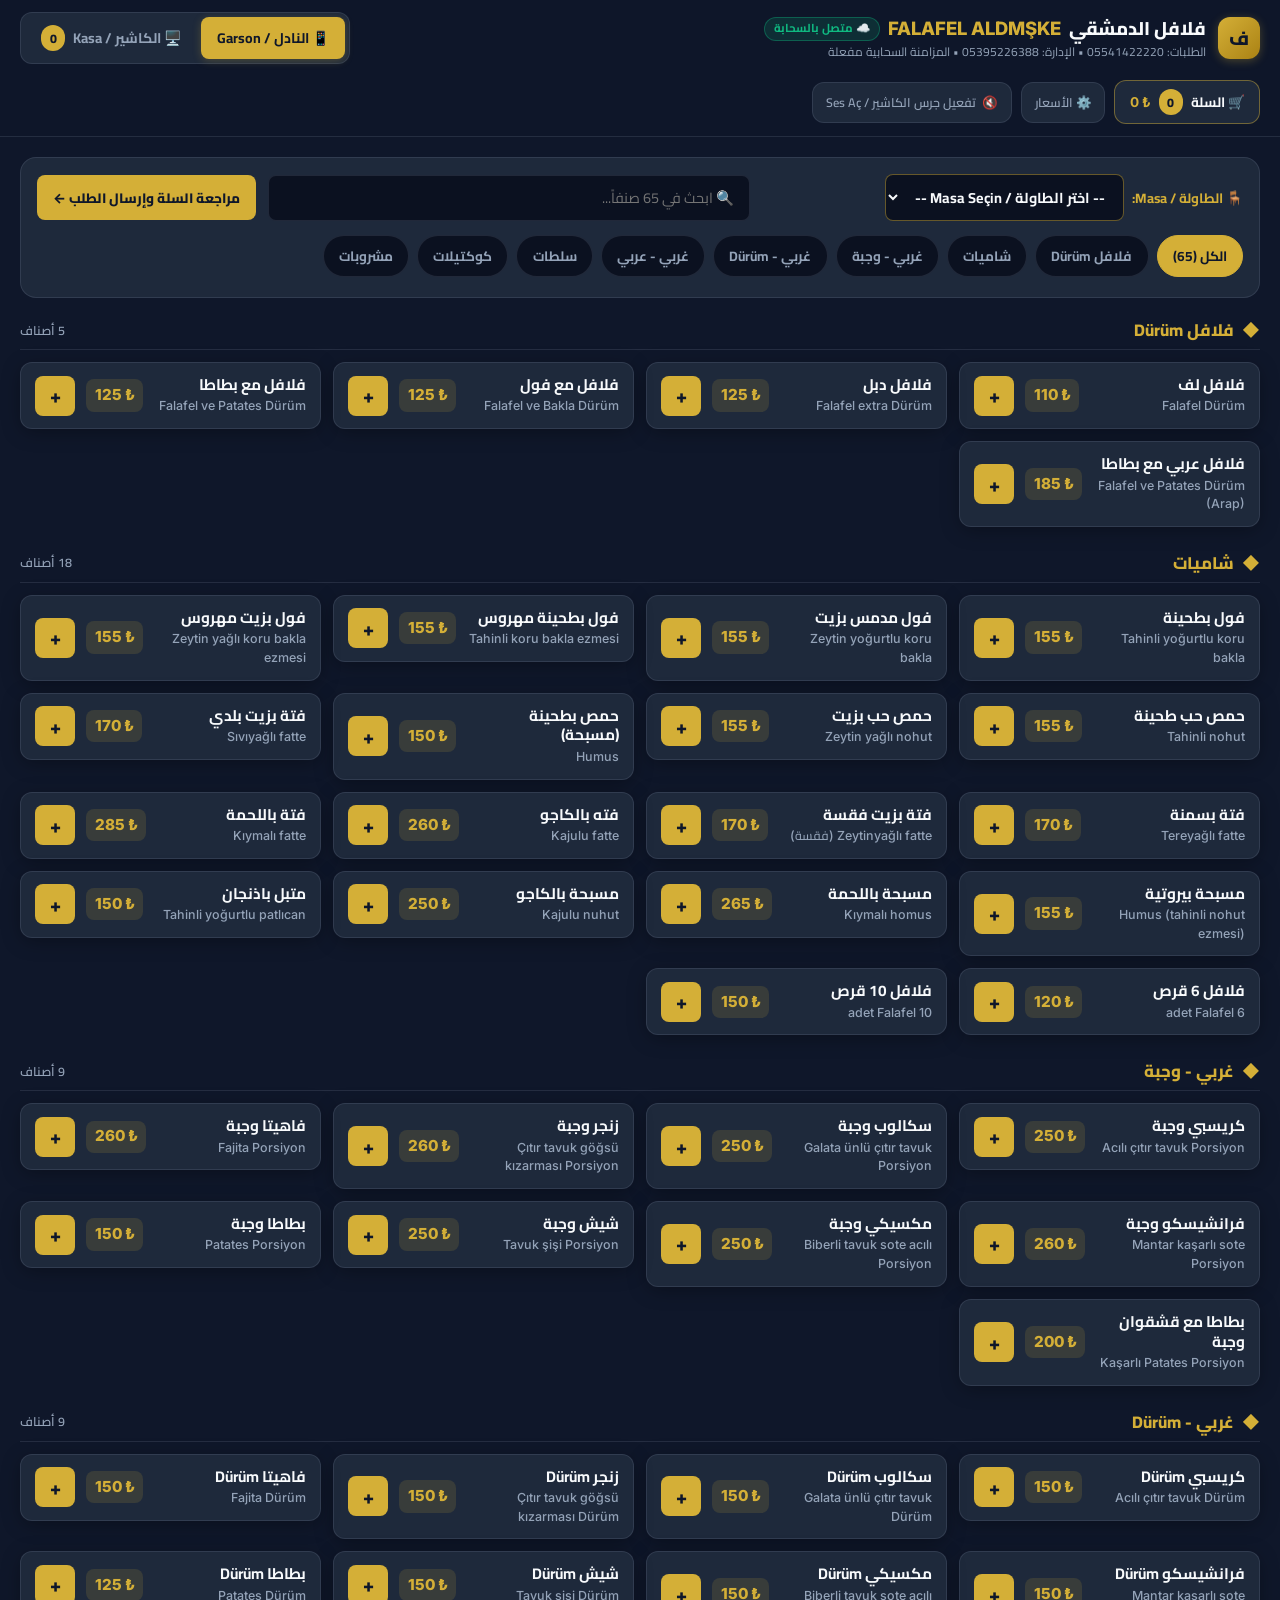
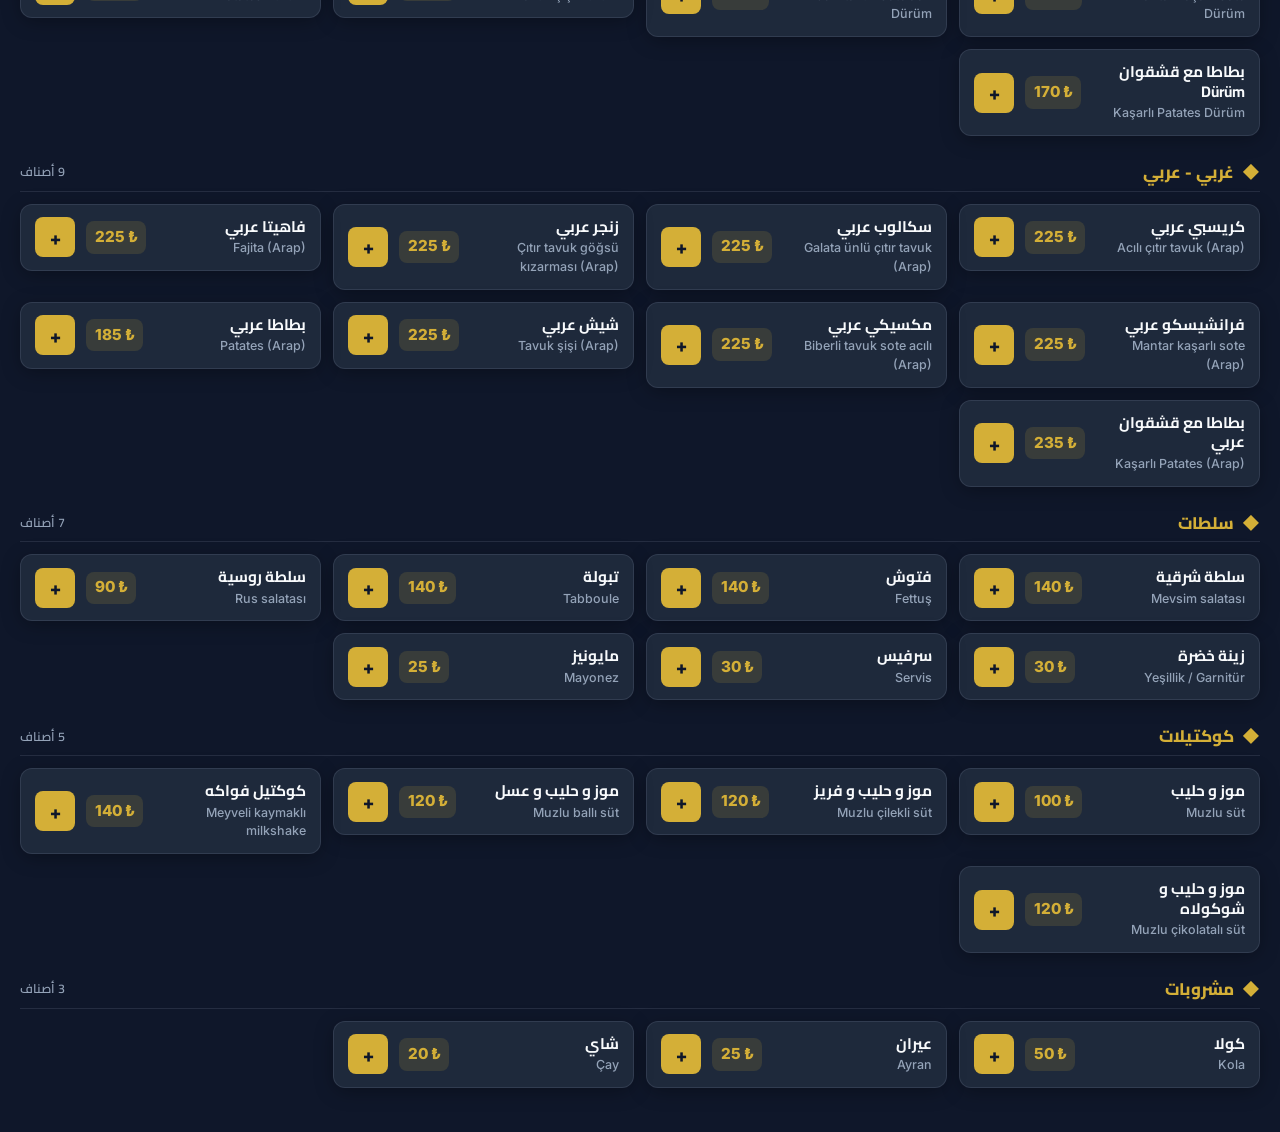
==== commit 91987382: "Update index.html" ====
--- a/index.html
+++ b/index.html
@@ -3,35 +3,711 @@
 <head>
   <meta charset="UTF-8" />
   <meta name="viewport" content="width=device-width, initial-scale=1.0, maximum-scale=1.0, user-scalable=no" />
-  <title>Falafel Al-Damashqi POS | نظام نقاط البيع - فلافل الدمشقي</title>
-  <!-- Google Fonts for High-Legibility Arabic (Cairo) & Turkish/Latin (Inter) -->
+  <title>Falafel Al-Damashqi POS | نظام نقاط البيع السحابي - فلافل الدمشقي</title>
   <link rel="preconnect" href="https://fonts.googleapis.com">
   <link rel="preconnect" href="https://fonts.gstatic.com" crossorigin>
   <link href="https://fonts.googleapis.com/css2?family=Cairo:wght@500;600;700;800&family=Inter:wght@400;500;600;700;800&display=swap" rel="stylesheet">
 
-  <!-- ربط ملف التصميم الخارجي -->
-  <link rel="stylesheet" href="style.css">
+  <style>
+    :root {
+      --bg-main: #0F172A;
+      --bg-card: #1E293B;
+      --accent-gold: #D4AF37;
+      --text-main: #F8FAFC;
+      --text-muted: #94A3B8;
+      --danger: #EF4444;
+      --success: #10B981;
+      --bg-elevated: #26354D;
+      --bg-input: #0B1120;
+      --border-subtle: rgba(148, 163, 184, 0.16);
+      --border-gold: rgba(212, 175, 55, 0.45);
+      --accent-gold-hover: #E5C158;
+      --accent-gold-soft: rgba(212, 175, 55, 0.14);
+      --danger-soft: rgba(239, 68, 68, 0.15);
+      --success-soft: rgba(16, 185, 129, 0.15);
+      --radius-sm: 8px;
+      --radius-md: 12px;
+      --radius-lg: 16px;
+      --shadow-card: 0 4px 20px -2px rgba(0, 0, 0, 0.35);
+      --font-sans: 'Cairo', 'Inter', -apple-system, BlinkMacSystemFont, 'Segoe UI', Roboto, sans-serif;
+      --transition-fast: 150ms cubic-bezier(0.4, 0, 0.2, 1);
+    }
+
+    * {
+      box-sizing: border-box;
+      margin: 0;
+      padding: 0;
+      -webkit-tap-highlight-color: transparent;
+    }
+
+    html, body {
+      background-color: var(--bg-main);
+      color: var(--text-main);
+      font-family: var(--font-sans);
+      font-size: 16px;
+      line-height: 1.5;
+      min-height: 100vh;
+      overflow-x: hidden;
+      -webkit-font-smoothing: antialiased;
+    }
+
+    .ltr-text { direction: ltr; unicode-bidi: embed; font-family: 'Inter', var(--font-sans); }
+    .rtl-text { direction: rtl; unicode-bidi: embed; font-family: 'Cairo', var(--font-sans); }
+
+    button, .interactive-card {
+      font-family: var(--font-sans);
+      cursor: pointer;
+      border: none;
+      outline: none;
+      transition: transform var(--transition-fast), opacity var(--transition-fast), background-color var(--transition-fast), border-color var(--transition-fast);
+      user-select: none;
+    }
+
+    button:active { transform: scale(0.98); opacity: 0.9; }
+    button:disabled { opacity: 0.5; cursor: not-allowed; transform: none; }
+
+    .app-header {
+      position: sticky;
+      top: 0;
+      z-index: 100;
+      background: rgba(15, 23, 42, 0.92);
+      backdrop-filter: blur(12px);
+      border-bottom: 1px solid var(--border-subtle);
+      padding: 0.75rem 1.25rem;
+    }
+
+    .header-inner {
+      max-width: 1440px;
+      margin: 0 auto;
+      display: flex;
+      align-items: center;
+      justify-content: space-between;
+      gap: 1rem;
+      flex-wrap: wrap;
+    }
+
+    .brand-block { display: flex; align-items: center; gap: 0.75rem; }
+
+    .brand-crest {
+      width: 42px;
+      height: 42px;
+      border-radius: var(--radius-md);
+      background: linear-gradient(135deg, var(--accent-gold), #AA8214);
+      color: #0F172A;
+      font-weight: 800;
+      font-size: 1.2rem;
+      display: flex;
+      align-items: center;
+      justify-content: center;
+      box-shadow: 0 2px 10px rgba(212, 175, 55, 0.3);
+      flex-shrink: 0;
+    }
+
+    .brand-titles h1 {
+      font-size: 1.15rem;
+      font-weight: 800;
+      color: var(--text-main);
+      display: flex;
+      align-items: center;
+      gap: 0.5rem;
+      flex-wrap: wrap;
+    }
+
+    .brand-titles h1 span.gold-text { color: var(--accent-gold); }
+    .brand-subtitle { font-size: 0.75rem; color: var(--text-muted); display: block; }
+
+    .cloud-badge {
+      display: inline-flex;
+      align-items: center;
+      gap: 0.3rem;
+      background: var(--success-soft);
+      color: var(--success);
+      border: 1px solid rgba(16, 185, 129, 0.35);
+      padding: 0.15rem 0.55rem;
+      border-radius: 999px;
+      font-size: 0.72rem;
+      font-weight: 700;
+    }
+
+    .role-switcher {
+      display: flex;
+      align-items: center;
+      background: var(--bg-card);
+      padding: 0.25rem;
+      border-radius: var(--radius-md);
+      border: 1px solid var(--border-subtle);
+      gap: 0.25rem;
+    }
+
+    .role-tab {
+      padding: 0.5rem 1rem;
+      border-radius: var(--radius-sm);
+      background: transparent;
+      color: var(--text-muted);
+      font-weight: 700;
+      font-size: 0.875rem;
+      display: flex;
+      align-items: center;
+      gap: 0.5rem;
+    }
+
+    .role-tab.active {
+      background: var(--accent-gold);
+      color: #0F172A;
+      box-shadow: 0 2px 8px rgba(212, 175, 55, 0.25);
+    }
+
+    .header-actions { display: flex; align-items: center; gap: 0.55rem; flex-wrap: wrap; }
+
+    .btn-cart-toggle {
+      background: var(--bg-card);
+      color: var(--text-main);
+      border: 1px solid var(--border-gold);
+      padding: 0.5rem 0.9rem;
+      border-radius: var(--radius-md);
+      font-weight: 700;
+      font-size: 0.85rem;
+      display: flex;
+      align-items: center;
+      gap: 0.5rem;
+    }
+
+    .cart-count-badge {
+      background: var(--accent-gold);
+      color: #0F172A;
+      font-weight: 800;
+      font-size: 0.78rem;
+      padding: 0.1rem 0.5rem;
+      border-radius: 999px;
+      min-width: 24px;
+      text-align: center;
+    }
+
+    .btn-audio-unlock {
+      background: var(--bg-card);
+      color: var(--text-muted);
+      border: 1px solid var(--border-subtle);
+      padding: 0.5rem 0.8rem;
+      border-radius: var(--radius-md);
+      font-size: 0.78rem;
+      font-weight: 600;
+      display: flex;
+      align-items: center;
+      gap: 0.4rem;
+    }
+
+    .btn-audio-unlock.unlocked {
+      border-color: rgba(16, 185, 129, 0.4);
+      color: var(--success);
+      background: var(--success-soft);
+    }
+
+    .app-container { max-width: 1440px; margin: 0 auto; padding: 1.25rem; }
+    .spa-view { display: none; }
+    .spa-view.active-view { display: block; animation: fadeInView 180ms ease-out; }
+
+    @keyframes fadeInView {
+      from { opacity: 0; transform: translateY(4px); }
+      to { opacity: 1; transform: translateY(0); }
+    }
+
+    .waiter-top-controls {
+      display: flex;
+      flex-direction: column;
+      gap: 0.85rem;
+      margin-bottom: 1.25rem;
+      background: var(--bg-card);
+      padding: 1rem;
+      border-radius: var(--radius-lg);
+      border: 1px solid var(--border-subtle);
+    }
+
+    .waiter-bar-row {
+      display: flex;
+      align-items: center;
+      justify-content: space-between;
+      gap: 0.75rem;
+      flex-wrap: wrap;
+    }
+
+    .quick-table-bar { display: flex; align-items: center; gap: 0.5rem; flex-wrap: wrap; flex: 1; }
+    .quick-table-label { font-size: 0.85rem; font-weight: 700; color: var(--accent-gold); white-space: nowrap; }
+
+    .table-select-input {
+      background: var(--bg-input);
+      color: var(--text-main);
+      border: 1px solid var(--border-gold);
+      border-radius: var(--radius-sm);
+      padding: 0.5rem 0.85rem;
+      font-family: var(--font-sans);
+      font-size: 0.9rem;
+      font-weight: 700;
+      min-width: 190px;
+      cursor: pointer;
+    }
+
+    .search-input-wrap { position: relative; flex: 1; min-width: 220px; }
+    .search-input {
+      width: 100%;
+      background: var(--bg-input);
+      color: var(--text-main);
+      border: 1px solid var(--border-subtle);
+      border-radius: var(--radius-sm);
+      padding: 0.55rem 0.9rem;
+      font-family: var(--font-sans);
+      font-size: 0.9rem;
+    }
+
+    .category-pills { display: flex; align-items: center; gap: 0.5rem; overflow-x: auto; padding-bottom: 0.25rem; }
+    .category-pill {
+      background: var(--bg-input);
+      color: var(--text-muted);
+      border: 1px solid var(--border-subtle);
+      padding: 0.45rem 0.95rem;
+      border-radius: 999px;
+      font-size: 0.85rem;
+      font-weight: 700;
+      white-space: nowrap;
+      flex-shrink: 0;
+    }
+    .category-pill.active { background: var(--accent-gold); color: #0F172A; border-color: var(--accent-gold); }
+
+    .category-section { margin-bottom: 1.5rem; }
+    .category-header {
+      display: flex;
+      align-items: center;
+      justify-content: space-between;
+      margin-bottom: 0.75rem;
+      padding-bottom: 0.35rem;
+      border-bottom: 1px solid var(--border-subtle);
+    }
+    .category-title { font-size: 1.05rem; font-weight: 800; color: var(--accent-gold); display: flex; align-items: center; gap: 0.5rem; }
+    .category-count { font-size: 0.78rem; color: var(--text-muted); font-weight: 600; }
+
+    .menu-grid {
+      display: grid;
+      grid-template-columns: repeat(auto-fill, minmax(280px, 1fr));
+      gap: 0.75rem;
+      align-items: start;
+    }
+
+    .menu-card {
+      background: var(--bg-card);
+      border: 1px solid var(--border-subtle);
+      border-radius: var(--radius-md);
+      padding: 0.75rem 0.9rem;
+      display: flex;
+      align-items: center;
+      justify-content: space-between;
+      gap: 0.75rem;
+      box-shadow: var(--shadow-card);
+      height: max-content;
+    }
+
+    .menu-card.in-cart {
+      border-color: var(--accent-gold);
+      background: linear-gradient(90deg, rgba(212, 175, 55, 0.08), var(--bg-card));
+    }
+
+    .menu-card-names { display: flex; flex-direction: column; gap: 0.15rem; min-width: 0; flex: 1; }
+    .menu-name-ar { font-size: 0.96rem; font-weight: 700; color: var(--text-main); line-height: 1.3; }
+    .menu-name-tr { font-size: 0.78rem; font-weight: 500; color: var(--text-muted); font-family: 'Inter', var(--font-sans); }
+
+    .menu-card-right { display: flex; align-items: center; gap: 0.65rem; flex-shrink: 0; }
+    .menu-price-tag {
+      font-family: 'Inter', var(--font-sans);
+      font-weight: 800;
+      font-size: 0.95rem;
+      color: var(--accent-gold);
+      background: var(--accent-gold-soft);
+      padding: 0.3rem 0.55rem;
+      border-radius: var(--radius-sm);
+      white-space: nowrap;
+      direction: ltr;
+    }
+
+    .btn-add-item {
+      width: 40px;
+      height: 40px;
+      border-radius: var(--radius-sm);
+      background: var(--accent-gold);
+      color: #0F172A;
+      font-size: 1.25rem;
+      font-weight: 800;
+      display: flex;
+      align-items: center;
+      justify-content: center;
+      position: relative;
+    }
+
+    .item-qty-indicator {
+      position: absolute;
+      top: -6px;
+      left: -6px;
+      background: var(--success);
+      color: #0F172A;
+      font-size: 0.7rem;
+      font-weight: 800;
+      width: 20px;
+      height: 20px;
+      border-radius: 50%;
+      display: flex;
+      align-items: center;
+      justify-content: center;
+      border: 2px solid var(--bg-card);
+    }
+
+    .cart-fullscreen-wrapper {
+      max-width: 780px;
+      margin: 0 auto;
+      background: var(--bg-card);
+      border: 1px solid var(--border-subtle);
+      border-radius: var(--radius-lg);
+      padding: 1.25rem;
+      box-shadow: var(--shadow-card);
+    }
+
+    .cart-view-header {
+      display: flex;
+      align-items: center;
+      justify-content: space-between;
+      gap: 1rem;
+      padding-bottom: 1rem;
+      margin-bottom: 1rem;
+      border-bottom: 1px solid var(--border-subtle);
+      flex-wrap: wrap;
+    }
+
+    .cart-view-title { font-size: 1.25rem; font-weight: 800; color: var(--text-main); }
+    .btn-back-menu {
+      background: var(--bg-elevated);
+      color: var(--text-main);
+      border: 1px solid var(--border-subtle);
+      padding: 0.5rem 0.95rem;
+      border-radius: var(--radius-sm);
+      font-weight: 700;
+      font-size: 0.85rem;
+    }
+
+    .cart-table-requirement-box {
+      background: var(--bg-input);
+      border: 1px solid var(--border-gold);
+      border-radius: var(--radius-md);
+      padding: 0.9rem 1rem;
+      margin-bottom: 1rem;
+      display: flex;
+      align-items: center;
+      justify-content: space-between;
+      gap: 1rem;
+      flex-wrap: wrap;
+    }
+
+    .cart-table-requirement-box.error-highlight {
+      border-color: var(--danger);
+      background: var(--danger-soft);
+    }
+
+    .cart-items-list { display: flex; flex-direction: column; gap: 0.65rem; margin-bottom: 1.25rem; }
+    .cart-item-row {
+      background: var(--bg-input);
+      border: 1px solid var(--border-subtle);
+      border-radius: var(--radius-md);
+      padding: 0.75rem 0.95rem;
+      display: flex;
+      align-items: center;
+      justify-content: space-between;
+      gap: 0.75rem;
+      flex-wrap: wrap;
+    }
+
+    .cart-item-info { flex: 1; min-width: 150px; }
+    .cart-item-title-ar { font-weight: 700; font-size: 0.95rem; color: var(--text-main); }
+    .cart-item-title-tr { font-size: 0.78rem; color: var(--text-muted); font-family: 'Inter', var(--font-sans); }
+    .cart-item-controls { display: flex; align-items: center; gap: 0.85rem; }
+
+    .qty-stepper {
+      display: flex;
+      align-items: center;
+      gap: 0.45rem;
+      background: var(--bg-card);
+      padding: 0.2rem;
+      border-radius: var(--radius-sm);
+      border: 1px solid var(--border-subtle);
+    }
+
+    .btn-qty {
+      width: 32px;
+      height: 32px;
+      border-radius: 6px;
+      background: var(--bg-elevated);
+      color: var(--text-main);
+      font-weight: 800;
+      font-size: 1rem;
+    }
+
+    .qty-value { font-family: 'Inter', var(--font-sans); font-weight: 800; font-size: 0.95rem; min-width: 26px; text-align: center; }
+    .cart-item-price { font-family: 'Inter', var(--font-sans); font-weight: 800; font-size: 0.95rem; color: var(--accent-gold); min-width: 75px; text-align: left; direction: ltr; }
+
+    .btn-trash {
+      width: 36px;
+      height: 36px;
+      border-radius: var(--radius-sm);
+      background: var(--danger-soft);
+      color: var(--danger);
+      border: 1px solid rgba(239, 68, 68, 0.3);
+    }
+
+    .cart-empty-state { text-align: center; padding: 2.5rem 1rem; color: var(--text-muted); }
+    .cart-summary-footer { border-top: 1px solid var(--border-subtle); padding-top: 1rem; display: flex; flex-direction: column; gap: 0.9rem; }
+    .cart-total-row { display: flex; align-items: center; justify-content: space-between; font-size: 1.2rem; font-weight: 800; }
+    .cart-total-amount { color: var(--accent-gold); font-family: 'Inter', var(--font-sans); font-size: 1.45rem; direction: ltr; }
+    .cart-footer-actions { display: flex; gap: 0.75rem; flex-wrap: wrap; }
+
+    .btn-submit-order {
+      flex: 2;
+      background: var(--success);
+      color: #0F172A;
+      font-weight: 800;
+      font-size: 1rem;
+      padding: 0.85rem 1.25rem;
+      border-radius: var(--radius-md);
+      min-width: 200px;
+    }
+
+    .btn-clear-cart {
+      flex: 1;
+      background: var(--danger-soft);
+      color: var(--danger);
+      border: 1px solid rgba(239, 68, 68, 0.35);
+      font-weight: 700;
+      font-size: 0.9rem;
+      padding: 0.85rem 1rem;
+      border-radius: var(--radius-md);
+    }
+
+    .cashier-toolbar {
+      background: var(--bg-card);
+      border: 1px solid var(--border-subtle);
+      border-radius: var(--radius-lg);
+      padding: 1rem 1.25rem;
+      margin-bottom: 1.25rem;
+      display: flex;
+      align-items: center;
+      justify-content: space-between;
+      gap: 1rem;
+      flex-wrap: wrap;
+    }
+
+    .cashier-stats-strip { display: flex; align-items: center; gap: 1rem; flex-wrap: wrap; }
+    .stat-pill {
+      display: flex;
+      flex-direction: column;
+      background: var(--bg-input);
+      padding: 0.5rem 0.9rem;
+      border-radius: var(--radius-sm);
+      border: 1px solid var(--border-subtle);
+      min-width: 125px;
+    }
+    .stat-pill-label { font-size: 0.75rem; color: var(--text-muted); }
+    .stat-pill-value { font-size: 1.1rem; font-weight: 800; color: var(--accent-gold); font-family: 'Inter', var(--font-sans); direction: ltr; text-align: right; }
+
+    .cashier-action-buttons { display: flex; align-items: center; gap: 0.65rem; flex-wrap: wrap; }
+    .btn-gold { background: var(--accent-gold); color: #0F172A; font-weight: 800; font-size: 0.85rem; padding: 0.6rem 1rem; border-radius: var(--radius-sm); }
+    .btn-secondary { background: var(--bg-elevated); color: var(--text-main); border: 1px solid var(--border-subtle); font-weight: 700; font-size: 0.85rem; padding: 0.6rem 1rem; border-radius: var(--radius-sm); }
+
+    .kanban-board { display: grid; grid-template-columns: repeat(3, 1fr); gap: 1.1rem; align-items: start; }
+    @media (max-width: 1024px) { .kanban-board { grid-template-columns: 1fr; } }
+
+    .kanban-column {
+      background: var(--bg-card);
+      border: 1px solid var(--border-subtle);
+      border-radius: var(--radius-lg);
+      padding: 1rem;
+      min-height: 480px;
+      display: flex;
+      flex-direction: column;
+      gap: 0.85rem;
+    }
+
+    .kanban-col-header { display: flex; align-items: center; justify-content: space-between; padding-bottom: 0.75rem; border-bottom: 2px solid var(--border-subtle); }
+    .kanban-col-new .kanban-col-header { border-bottom-color: var(--danger); }
+    .kanban-col-preparing .kanban-col-header { border-bottom-color: var(--accent-gold); }
+    .kanban-col-completed .kanban-col-header { border-bottom-color: var(--success); }
+    .kanban-col-title { font-size: 1rem; font-weight: 800; }
+    .kanban-col-count { font-family: 'Inter', var(--font-sans); font-size: 0.8rem; font-weight: 800; padding: 0.15rem 0.6rem; border-radius: 999px; background: var(--bg-input); }
+
+    .kanban-cards-list { display: flex; flex-direction: column; gap: 0.85rem; }
+    .order-card {
+      background: var(--bg-input);
+      border: 1px solid var(--border-subtle);
+      border-radius: var(--radius-md);
+      padding: 0.95rem;
+      display: flex;
+      flex-direction: column;
+      gap: 0.75rem;
+      box-shadow: var(--shadow-card);
+    }
+
+    @keyframes newOrderPulse {
+      0%, 100% { border-color: var(--accent-gold); box-shadow: 0 0 0 0 rgba(212, 175, 55, 0.8); }
+      50% { border-color: var(--danger); box-shadow: 0 0 0 10px rgba(212, 175, 55, 0); }
+    }
+    .order-card.pulse-new { animation: newOrderPulse 1.2s ease-in-out 5; border-color: var(--accent-gold); }
+
+    .order-card-top { display: flex; align-items: center; justify-content: space-between; gap: 0.5rem; border-bottom: 1px dashed var(--border-subtle); padding-bottom: 0.55rem; }
+    .order-id-badge { font-family: 'Inter', var(--font-sans); font-weight: 800; font-size: 0.9rem; color: var(--accent-gold); direction: ltr; }
+    .order-table-badge { background: var(--accent-gold-soft); color: var(--accent-gold); border: 1px solid var(--border-gold); padding: 0.2rem 0.6rem; border-radius: 6px; font-weight: 800; font-size: 0.8rem; }
+    .order-time { font-family: 'Inter', var(--font-sans); font-size: 0.75rem; color: var(--text-muted); direction: ltr; }
+
+    .order-items-mini-list { display: flex; flex-direction: column; gap: 0.35rem; font-size: 0.85rem; }
+    .order-item-line { display: flex; align-items: baseline; justify-content: space-between; gap: 0.5rem; }
+    .order-item-qty { font-family: 'Inter', var(--font-sans); font-weight: 800; color: var(--accent-gold); margin-left: 0.35rem; }
+    .order-item-line-price { font-family: 'Inter', var(--font-sans); font-weight: 700; color: var(--text-muted); direction: ltr; white-space: nowrap; }
+
+    .order-card-footer { border-top: 1px solid var(--border-subtle); padding-top: 0.65rem; display: flex; flex-direction: column; gap: 0.6rem; }
+    .order-card-total { display: flex; align-items: center; justify-content: space-between; font-weight: 800; font-size: 0.95rem; }
+    .order-card-total-val { font-family: 'Inter', var(--font-sans); color: var(--accent-gold); font-size: 1.05rem; direction: ltr; }
+    .order-card-actions { display: flex; align-items: center; gap: 0.45rem; flex-wrap: wrap; }
+
+    .btn-card-action { flex: 1; padding: 0.48rem 0.65rem; border-radius: 6px; font-size: 0.78rem; font-weight: 800; white-space: nowrap; }
+    .btn-prepare { background: var(--accent-gold); color: #0F172A; }
+    .btn-complete { background: var(--success); color: #0F172A; }
+    .btn-print { background: var(--bg-elevated); color: var(--text-main); border: 1px solid var(--border-subtle); }
+    .btn-cancel-order { background: var(--danger-soft); color: var(--danger); flex: 0 0 auto; }
+
+    .modal-backdrop {
+      position: fixed;
+      inset: 0;
+      z-index: 900;
+      background: rgba(15, 23, 42, 0.82);
+      backdrop-filter: blur(6px);
+      display: none;
+      align-items: center;
+      justify-content: center;
+      padding: 1rem;
+    }
+    .modal-backdrop.open { display: flex; }
+
+    .modal-dialog {
+      background: var(--bg-card);
+      border: 1px solid var(--border-gold);
+      border-radius: var(--radius-lg);
+      max-width: 540px;
+      width: 100%;
+      max-height: 90vh;
+      display: flex;
+      flex-direction: column;
+      overflow: hidden;
+    }
+    .modal-dialog.wide-modal { max-width: 780px; }
+    .modal-header { padding: 0.9rem 1.15rem; border-bottom: 1px solid var(--border-subtle); display: flex; align-items: center; justify-content: space-between; }
+    .modal-header h3 { font-size: 1rem; font-weight: 800; color: var(--accent-gold); }
+    .modal-body { padding: 1.15rem; overflow-y: auto; display: flex; flex-direction: column; gap: 1rem; }
+    .modal-footer { padding: 0.85rem 1.15rem; border-top: 1px solid var(--border-subtle); display: flex; gap: 0.65rem; justify-content: flex-end; }
+
+    .thermal-paper-preview {
+      width: 80mm;
+      max-width: 100%;
+      margin: 0 auto;
+      background: #FFFFFF;
+      color: #000000;
+      padding: 4mm;
+      border-radius: 4px;
+      font-family: 'Cairo', 'Inter', monospace;
+    }
+
+    .price-editor-row {
+      display: flex;
+      align-items: center;
+      justify-content: space-between;
+      gap: 0.75rem;
+      background: var(--bg-input);
+      border: 1px solid var(--border-subtle);
+      border-radius: var(--radius-sm);
+      padding: 0.55rem 0.85rem;
+    }
+    .price-editor-input {
+      width: 95px;
+      background: var(--bg-card);
+      color: var(--accent-gold);
+      border: 1px solid var(--border-gold);
+      border-radius: 6px;
+      padding: 0.35rem 0.5rem;
+      font-weight: 800;
+      text-align: center;
+      direction: ltr;
+    }
+
+    .toast-container {
+      position: fixed;
+      bottom: 1.25rem;
+      left: 1.25rem;
+      z-index: 1000;
+      display: flex;
+      flex-direction: column;
+      gap: 0.6rem;
+      max-width: 360px;
+      width: calc(100% - 2.5rem);
+      pointer-events: none;
+    }
+    .toast-item {
+      pointer-events: auto;
+      background: var(--bg-card);
+      color: var(--text-main);
+      border: 1px solid var(--border-subtle);
+      border-right: 4px solid var(--accent-gold);
+      border-radius: var(--radius-md);
+      padding: 0.8rem 1rem;
+      box-shadow: 0 10px 25px rgba(0, 0, 0, 0.5);
+      display: flex;
+      align-items: center;
+      justify-content: space-between;
+      gap: 0.75rem;
+      font-size: 0.88rem;
+      font-weight: 700;
+    }
+    .toast-item.toast-success { border-right-color: var(--success); }
+    .toast-item.toast-danger { border-right-color: var(--danger); }
+
+    #print-section { display: none; }
+    .receipt-wrapper { width: 100%; color: #000; background: #FFF; font-family: 'Cairo', 'Inter', sans-serif; font-size: 12px; line-height: 1.35; }
+    .receipt-header { text-align: center; border-bottom: 2px dashed #000; padding-bottom: 6px; margin-bottom: 6px; }
+    .receipt-brand-ar { font-size: 16px; font-weight: 800; }
+    .receipt-brand-tr { font-size: 13px; font-weight: 700; font-family: 'Inter', sans-serif; }
+    .receipt-meta { font-size: 11px; margin-bottom: 6px; border-bottom: 1px dashed #000; padding-bottom: 6px; }
+    .receipt-meta-row { display: flex; justify-content: space-between; }
+    .receipt-table { width: 100%; border-collapse: collapse; margin-bottom: 8px; font-size: 11px; }
+    .receipt-table th { border-bottom: 1.5px solid #000; padding: 3px 2px; text-align: right; font-weight: 800; }
+    .receipt-table td { padding: 4px 2px; border-bottom: 1px dotted #555; vertical-align: top; }
+    .receipt-table th.num-col, .receipt-table td.num-col { text-align: left; direction: ltr; font-family: 'Inter', monospace; white-space: nowrap; }
+    .receipt-total-block { border-top: 2px solid #000; padding-top: 6px; margin-top: 4px; display: flex; justify-content: space-between; font-size: 14px; font-weight: 800; }
+    .receipt-footer { text-align: center; margin-top: 8px; padding-top: 6px; border-top: 1px dashed #000; font-size: 10px; }
+
+    @media print {
+      @page { size: 80mm auto; margin: 0; }
+      html, body { width: 80mm !important; margin: 0 !important; padding: 0 !important; background: #FFF !important; color: #000 !important; }
+      .app-header, .app-container, .modal-backdrop, .toast-container, button, nav { display: none !important; }
+      #print-section { display: block !important; width: 80mm !important; margin: 0 !important; padding: 2mm 3mm !important; background: #FFF !important; color: #000 !important; }
+    }
+  </style>
 </head>
 <body>
 
-  <!-- ==========================================================================
-       TOP APPLICATION BAR (Role Navigation, Cart Counter & Cashier Audio Login)
-       ========================================================================== -->
   <header class="app-header">
     <div class="header-inner">
       <div class="brand-block">
-        <div class="brand-crest" aria-hidden="true">ف</div>
+        <div class="brand-crest">ف</div>
         <div class="brand-titles">
           <h1>
             <span>فلافل الدمشقي</span>
             <span class="gold-text ltr-text">FALAFEL ALDMŞKE</span>
+            <span id="cloud-status-badge" class="cloud-badge">☁️ متصل بالسحابة</span>
           </h1>
-          <span class="brand-subtitle">الطلبات: 05541422220 • الإدارة: 05395226388 • المنيو الكامل (65 صنفاً)</span>
+          <span class="brand-subtitle">الطلبات: 05541422220 • الإدارة: 05395226388 • المزامنة السحابية مفعلة</span>
         </div>
       </div>
 
-      <!-- SPA View / Role Switcher -->
-      <nav class="role-switcher" aria-label="تبديل الواجهة">
+      <nav class="role-switcher">
         <button type="button" id="tab-waiter-mode" class="role-tab active" onclick="switchRoleMode('waiter')">
           <span>📱 النادل / Garson</span>
         </button>
@@ -41,45 +717,35 @@
         </button>
       </nav>
 
-      <!-- Quick Actions: Waiter Full-Screen Cart Toggle, Price Editor, Guide & Audio Bell Unlock -->
       <div class="header-actions">
         <button type="button" id="btn-header-cart" class="btn-cart-toggle" onclick="toggleWaiterSubView('cart')">
-          <span>🛒 السلة / Sepet</span>
+          <span>🛒 السلة</span>
           <span id="header-cart-count" class="cart-count-badge">0</span>
           <span id="header-cart-total" class="ltr-text" style="color: var(--accent-gold);">0 ₺</span>
         </button>
 
         <button type="button" class="btn-audio-unlock" onclick="openPriceEditorModal()">
-          <span>⚙️ الأسعار / Fiyatlar</span>
-        </button>
-
-        <button type="button" class="btn-audio-unlock" onclick="openGuideModal()">
-          <span>📖 دليل التشغيل والربط</span>
+          <span>⚙️ الأسعار</span>
         </button>
 
         <button type="button" id="btn-cashier-login-audio" class="btn-audio-unlock" onclick="unlockCashierAudio(true)">
           <span id="audio-status-icon">🔇</span>
-          <span id="audio-status-text">دخول الكاشير وتفعيل الجرس / Ses Aç</span>
+          <span id="audio-status-text">تفعيل جرس الكاشير / Ses Aç</span>
         </button>
       </div>
     </div>
   </header>
 
-  <!-- ==========================================================================
-       MAIN SPA CONTENT AREA
-       ========================================================================== -->
   <main class="app-container">
 
-    <!-- ========================================================================
-         MODULE 2A: WAITER MENU VIEW (High-Speed Mobile Layout, Text-Only Cards)
-         ======================================================================== -->
-    <section id="view-waiter-menu" class="spa-view active-view" aria-label="قائمة الطعام للنادل">
+    <!-- شاشة النادل: المنيو -->
+    <section id="view-waiter-menu" class="spa-view active-view">
       <div class="waiter-top-controls">
         <div class="waiter-bar-row">
           <div class="quick-table-bar">
             <label for="waiter-menu-table-select" class="quick-table-label">🪑 الطاولة / Masa:</label>
             <select id="waiter-menu-table-select" class="table-select-input" onchange="handleTableChange(this.value)">
-              <option value="">-- اختر الطاولة / Masa Seçin (إلزامي) --</option>
+              <option value="">-- اختر الطاولة / Masa Seçin --</option>
               <option value="Masa 1 / طاولة 1">Masa 1 / طاولة 1</option>
               <option value="Masa 2 / طاولة 2">Masa 2 / طاولة 2</option>
               <option value="Masa 3 / طاولة 3">Masa 3 / طاولة 3</option>
@@ -101,48 +767,33 @@
               type="search"
               id="menu-search-input"
               class="search-input"
-              placeholder="🔍 ابحث في 65 صنفاً (فلافل، فول، فتة، كريسبي، زنجر، فاهيتا، كوكتيل...)"
+              placeholder="🔍 ابحث في 65 صنفاً..."
               oninput="handleSearchInput(this.value)"
             />
           </div>
 
           <button type="button" class="btn-gold" onclick="toggleWaiterSubView('cart')">
-            <span>مراجعة السلة وإرسال الطلب</span>
-            <span class="ltr-text">→</span>
+            <span>مراجعة السلة وإرسال الطلب ←</span>
           </button>
         </div>
 
-        <!-- Dynamic Category Filter Bar -->
-        <div id="category-pills-container" class="category-pills" role="tablist"></div>
+        <div id="category-pills-container" class="category-pills"></div>
       </div>
 
-      <!-- Dynamic Menu Sections Container -->
       <div id="menu-sections-container"></div>
     </section>
 
-    <!-- ========================================================================
-         MODULE 2B: WAITER DEDICATED FULL-SCREEN CART VIEW (display: none / block)
-         ======================================================================== -->
-    <section id="view-waiter-cart" class="spa-view" aria-label="سلة الطلبات الكاملة">
+    <!-- شاشة النادل: السلة -->
+    <section id="view-waiter-cart" class="spa-view">
       <div class="cart-fullscreen-wrapper">
         <div class="cart-view-header">
-          <div class="cart-view-title">
-            <span>🧾 سلة الطلب الحالية / Aktif Sipariş Sepeti</span>
-          </div>
-          <button type="button" class="btn-back-menu" onclick="toggleWaiterSubView('menu')">
-            <span>↩ العودة للقائمة / Menüye Dön</span>
-          </button>
+          <div class="cart-view-title">🧾 سلة الطلب الحالية</div>
+          <button type="button" class="btn-back-menu" onclick="toggleWaiterSubView('menu')">↩ العودة للقائمة</button>
         </div>
 
-        <!-- Strictly Required Table Selector before Order Submission -->
         <div id="cart-table-box" class="cart-table-requirement-box">
           <div>
-            <div style="font-weight: 800; color: var(--accent-gold); font-size: 0.95rem;">
-              🪑 تحديد الطاولة (إلزامي قبل الإرسال / Zorunlu)
-            </div>
-            <div style="font-size: 0.78rem; color: var(--text-muted);">
-              لا يمكن إرسال الطلب للكاشير بدون تحديد رقم الطاولة أو سفري
-            </div>
+            <div style="font-weight: 800; color: var(--accent-gold);">🪑 تحديد الطاولة (إلزامي قبل الإرسال)</div>
           </div>
           <select id="waiter-cart-table-select" class="table-select-input" onchange="handleTableChange(this.value)">
             <option value="">-- اختر الطاولة / Masa Seçin --</option>
@@ -162,91 +813,71 @@
           </select>
         </div>
 
-        <!-- Clean Cart Items List (ONLY Item Name, Qty +/-, Price, Trash Icon) -->
         <div id="cart-items-container" class="cart-items-list"></div>
 
-        <!-- Strict Mathematical Summary & Submit Controls -->
         <div class="cart-summary-footer">
           <div class="cart-total-row">
-            <span>الإجمالي الكلي / Toplam Tutar:</span>
+            <span>الإجمالي الكلي / Toplam:</span>
             <span id="cart-grand-total" class="cart-total-amount">0 ₺</span>
           </div>
           <div class="cart-footer-actions">
-            <button type="button" class="btn-submit-order" onclick="submitWaiterOrder()">
-              <span>✅ إرسال الطلب للكاشير / Siparişi Gönder</span>
+            <button type="button" id="btn-submit-cloud" class="btn-submit-order" onclick="submitWaiterOrder()">
+              ✅ إرسال الطلب للكاشير / Siparişi Gönder
             </button>
-            <button type="button" class="btn-clear-cart" onclick="clearCartWithFeedback()">
-              <span>🗑️ إفراغ السلة / Temizle</span>
-            </button>
+            <button type="button" class="btn-clear-cart" onclick="clearCartWithFeedback()">🗑️ إفراغ</button>
           </div>
         </div>
       </div>
     </section>
 
-    <!-- ========================================================================
-         MODULE 3: CASHIER DASHBOARD (Kanban Board + Audio Alert + Z-Report)
-         ======================================================================== -->
-    <section id="view-cashier-dashboard" class="spa-view" aria-label="لوحة تحكم الكاشير">
+    <!-- شاشة الكاشير -->
+    <section id="view-cashier-dashboard" class="spa-view">
       <div class="cashier-toolbar">
         <div class="cashier-stats-strip">
           <div class="stat-pill">
-            <span class="stat-pill-label">طلبات جديدة / Yeni</span>
+            <span class="stat-pill-label">طلبات جديدة</span>
             <span id="stat-new-count" class="stat-pill-value">0</span>
           </div>
           <div class="stat-pill">
-            <span class="stat-pill-label">قيد التحضير / Hazırlanan</span>
+            <span class="stat-pill-label">قيد التحضير</span>
             <span id="stat-prep-count" class="stat-pill-value">0</span>
           </div>
           <div class="stat-pill">
-            <span class="stat-pill-label">الطلبات المكتملة / Tamamlanan</span>
+            <span class="stat-pill-label">مكتملة</span>
             <span id="stat-completed-count" class="stat-pill-value">0</span>
           </div>
           <div class="stat-pill">
-            <span class="stat-pill-label">مبيعات المكتملة / Ciro</span>
+            <span class="stat-pill-label">مبيعات المكتملة</span>
             <span id="stat-completed-revenue" class="stat-pill-value">0 ₺</span>
           </div>
         </div>
 
         <div class="cashier-action-buttons">
-          <button type="button" class="btn-secondary" onclick="simulateIncomingOrder()">
-            <span>🔔 محاكاة طلب وارد / Yeni Sipariş Simüle Et</span>
-          </button>
-          <button type="button" class="btn-gold" onclick="openZReportModal()">
-            <span>📊 تقرير نهاية اليوم (Z-Report) / Gün Sonu</span>
-          </button>
+          <button type="button" class="btn-secondary" onclick="syncNowFromCloud(true)">🔄 تحديث من السحابة الآن</button>
+          <button type="button" class="btn-gold" onclick="openZReportModal()">📊 تقرير المبيعات (يومي / أسبوعي / شهري)</button>
         </div>
       </div>
 
-      <!-- 3-Column Kanban Board -->
       <div class="kanban-board">
-        <!-- Column 1: New Orders -->
         <div class="kanban-column kanban-col-new">
           <div class="kanban-col-header">
-            <div class="kanban-col-title" style="color: var(--danger);">
-              <span>🔴 طلبات جديدة / New Orders</span>
-            </div>
+            <div class="kanban-col-title" style="color: var(--danger);">🔴 طلبات جديدة / New</div>
             <span id="col-count-new" class="kanban-col-count">0</span>
           </div>
           <div id="kanban-list-new" class="kanban-cards-list"></div>
         </div>
 
-        <!-- Column 2: Preparing -->
         <div class="kanban-column kanban-col-preparing">
           <div class="kanban-col-header">
-            <div class="kanban-col-title" style="color: var(--accent-gold);">
-              <span>🟡 قيد التحضير / Preparing</span>
-            </div>
+            <div class="kanban-col-title" style="color: var(--accent-gold);">🟡 قيد التحضير / Preparing</div>
             <span id="col-count-preparing" class="kanban-col-count">0</span>
           </div>
           <div id="kanban-list-preparing" class="kanban-cards-list"></div>
         </div>
 
-        <!-- Column 3: Completed -->
         <div class="kanban-column kanban-col-completed">
           <div class="kanban-col-header">
-            <div class="kanban-col-title" style="color: var(--success);">
-              <span>🟢 مكتملة / Completed</span>
-            </div>
+            <div class="kanban-col-title" style="color: var(--success);">🟢 مكتملة / Completed</div>
             <span id="col-count-completed" class="kanban-col-count">0</span>
           </div>
           <div id="kanban-list-completed" class="kanban-cards-list"></div>
@@ -256,119 +887,884 @@
 
   </main>
 
-  <!-- ==========================================================================
-       MODAL 1: THERMAL RECEIPT & Z-REPORT PREVIEW MODAL (80mm Verification)
-       ========================================================================== -->
-  <div id="receipt-modal-backdrop" class="modal-backdrop" role="dialog" aria-modal="true" aria-labelledby="receipt-modal-title">
+  <!-- نافذة الطباعة الحرارية والتقارير -->
+  <div id="receipt-modal-backdrop" class="modal-backdrop">
     <div class="modal-dialog">
       <div class="modal-header">
-        <h3 id="receipt-modal-title">🖨️ معاينة الطباعة الحرارية (80mm) / Termal Fiş</h3>
-        <button type="button" class="btn-secondary" style="padding: 0.25rem 0.6rem;" onclick="closeReceiptModal()">✕</button>
+        <h3 id="receipt-modal-title">🖨️ معاينة الطباعة الحرارية (80mm)</h3>
+        <button type="button" class="btn-secondary" onclick="closeReceiptModal()">✕</button>
       </div>
       <div class="modal-body">
         <div id="modal-thermal-preview" class="thermal-paper-preview"></div>
       </div>
       <div class="modal-footer">
-        <button type="button" class="btn-secondary" onclick="closeReceiptModal()">إغلاق / Kapat</button>
-        <button type="button" class="btn-gold" onclick="triggerBrowserPrint()">🖨️ طباعة الآن (80mm) / Yazdır</button>
+        <button type="button" class="btn-secondary" onclick="closeReceiptModal()">إغلاق</button>
+        <button type="button" class="btn-gold" onclick="window.print()">🖨️ طباعة الآن (80mm)</button>
       </div>
     </div>
   </div>
 
-  <!-- ==========================================================================
-       MODAL 2: PRICE EDITOR MODAL (تعديل أسعار الكوكتيلات والأصناف بضغطة زر)
-       ========================================================================== -->
-  <div id="price-editor-backdrop" class="modal-backdrop" role="dialog" aria-modal="true" aria-labelledby="price-editor-title">
+  <!-- نافذة تعديل الأسعار -->
+  <div id="price-editor-backdrop" class="modal-backdrop">
     <div class="modal-dialog wide-modal">
       <div class="modal-header">
-        <h3 id="price-editor-title">⚙️ تعديل أسعار المنيو (الكوكتيلات والأصناف) / Fiyat Düzenle</h3>
-        <button type="button" class="btn-secondary" style="padding: 0.25rem 0.6rem;" onclick="closePriceEditorModal()">✕</button>
+        <h3>⚙️ تعديل أسعار المنيو</h3>
+        <button type="button" class="btn-secondary" onclick="closePriceEditorModal()">✕</button>
       </div>
       <div class="modal-body">
-        <div style="font-size: 0.85rem; color: var(--text-muted); background: var(--bg-input); padding: 0.75rem; border-radius: 8px; border: 1px solid var(--border-gold);">
-          💡 <strong>ملاحظة:</strong> خانات الأسعار في قسم <strong>الكوكتيلات</strong> وصنفي (<strong>فتة بزيت فقسة</strong> و<strong>متبل باذنجان</strong>) كانت فارغة في صورة المنيو المرفقة، لذا وضعنا لها أسعاراً افتراضية مؤقتة ويمكنك تعديل أي سعر هنا وحفظه فوراً.
-        </div>
         <div id="price-editor-list" style="display: flex; flex-direction: column; gap: 0.5rem;"></div>
       </div>
       <div class="modal-footer">
-        <button type="button" class="btn-secondary" onclick="resetDefaultMenuPrices()">↺ استعادة الأسعار الأصلية</button>
-        <button type="button" class="btn-gold" onclick="saveUpdatedMenuPrices()">💾 حفظ الأسعار الجديدة / Kaydet</button>
+        <button type="button" class="btn-gold" onclick="saveUpdatedMenuPrices()">💾 حفظ الأسعار</button>
       </div>
     </div>
   </div>
 
-  <!-- ==========================================================================
-       MODAL 3: OPERATIONS & MULTI-DEVICE SYNC GUIDE MODAL (دليل التشغيل والربط)
-       ========================================================================== -->
-  <div id="guide-modal-backdrop" class="modal-backdrop" role="dialog" aria-modal="true" aria-labelledby="guide-modal-title">
-    <div class="modal-dialog wide-modal">
-      <div class="modal-header">
-        <h3 id="guide-modal-title">📖 كيف يعمل النادل والكاشير وكيف يخرج الفيش الحراري؟</h3>
-        <button type="button" class="btn-secondary" style="padding: 0.25rem 0.6rem;" onclick="closeGuideModal()">✕</button>
-      </div>
-      <div class="modal-body">
-        <div class="guide-step-card">
-          <h4>1️⃣ خطوات عمل النادل (من الجوال أو التابلت - تبويب 📱 النادل / Garson)</h4>
-          <p>
-            • يفتح النادل الموقع على هاتفه ويختار رقم الطاولة من الأعلى (مثلاً <strong>Masa 4 / طاولة 4</strong> أو <strong>سفري</strong>).<br>
-            • يضغط على زر <strong>(+)</strong> بجانب الأصناف المطلوبة (سندويش فلافل، شاميات، وجبات غربية، سلطات، كوكتيلات).<br>
-            • يضغط على زر <strong>🛒 السلة / مراجعة السلة</strong> لفتح شاشة السلة الكاملة، ثم يضغط <strong>✅ إرسال الطلب للكاشير</strong>.
-          </p>
+  <div id="print-section"></div>
+  <div id="toast-container" class="toast-container"></div>
+
+  <script>
+    // الرابط السحابي المباشر لمطعم فلافل الدمشقي (مفعل تلقائياً في كل الأجهزة)
+    const FIREBASE_DB_URL = 'https://pos-kasher-default-rtdb.firebaseio.com';
+
+    const defaultMenuData = [
+      { category: 'فلافل Dürüm', nameAr: 'فلافل لف', nameTr: 'Falafel Dürüm', price: 110 },
+      { category: 'فلافل Dürüm', nameAr: 'فلافل دبل', nameTr: 'Falafel extra Dürüm', price: 125 },
+      { category: 'فلافل Dürüm', nameAr: 'فلافل مع فول', nameTr: 'Falafel ve Bakla Dürüm', price: 125 },
+      { category: 'فلافل Dürüm', nameAr: 'فلافل مع بطاطا', nameTr: 'Falafel ve Patates Dürüm', price: 125 },
+      { category: 'فلافل Dürüm', nameAr: 'فلافل عربي مع بطاطا', nameTr: 'Falafel ve Patates Dürüm (Arap)', price: 185 },
+
+      { category: 'شاميات', nameAr: 'فول بطحينة', nameTr: 'Tahinli yoğurtlu koru bakla', price: 155 },
+      { category: 'شاميات', nameAr: 'فول مدمس بزيت', nameTr: 'Zeytin yoğurtlu koru bakla', price: 155 },
+      { category: 'شاميات', nameAr: 'فول بطحينة مهروس', nameTr: 'Tahinli koru bakla ezmesi', price: 155 },
+      { category: 'شاميات', nameAr: 'فول بزيت مهروس', nameTr: 'Zeytin yağlı koru bakla ezmesi', price: 155 },
+      { category: 'شاميات', nameAr: 'حمص حب طحينة', nameTr: 'Tahinli nohut', price: 155 },
+      { category: 'شاميات', nameAr: 'حمص حب بزيت', nameTr: 'Zeytin yağlı nohut', price: 155 },
+      { category: 'شاميات', nameAr: 'حمص بطحينة (مسبحة)', nameTr: 'Humus', price: 150 },
+      { category: 'شاميات', nameAr: 'فتة بزيت بلدي', nameTr: 'Sıvıyağlı fatte', price: 170 },
+      { category: 'شاميات', nameAr: 'فتة بسمنة', nameTr: 'Tereyağlı fatte', price: 170 },
+      { category: 'شاميات', nameAr: 'فتة بزيت فقسة', nameTr: 'Zeytinyağlı fatte (فقسة)', price: 170 },
+      { category: 'شاميات', nameAr: 'فته بالكاجو', nameTr: 'Kajulu fatte', price: 260 },
+      { category: 'شاميات', nameAr: 'فتة باللحمة', nameTr: 'Kıymalı fatte', price: 285 },
+      { category: 'شاميات', nameAr: 'مسبحة بيروتية', nameTr: 'Humus (tahinli nohut ezmesi)', price: 155 },
+      { category: 'شاميات', nameAr: 'مسبحة باللحمة', nameTr: 'Kıymalı homus', price: 265 },
+      { category: 'شاميات', nameAr: 'مسبحة بالكاجو', nameTr: 'Kajulu nuhut', price: 250 },
+      { category: 'شاميات', nameAr: 'متبل باذنجان', nameTr: 'Tahinli yoğurtlu patlıcan', price: 150 },
+      { category: 'شاميات', nameAr: 'فلافل 6 قرص', nameTr: '6 adet Falafel', price: 120 },
+      { category: 'شاميات', nameAr: 'فلافل 10 قرص', nameTr: '10 adet Falafel', price: 150 },
+
+      { category: 'غربي - وجبة', nameAr: 'كريسبي وجبة', nameTr: 'Acılı çıtır tavuk Porsiyon', price: 250 },
+      { category: 'غربي - وجبة', nameAr: 'سكالوب وجبة', nameTr: 'Galata ünlü çıtır tavuk Porsiyon', price: 250 },
+      { category: 'غربي - وجبة', nameAr: 'زنجر وجبة', nameTr: 'Çıtır tavuk göğsü kızarması Porsiyon', price: 260 },
+      { category: 'غربي - وجبة', nameAr: 'فاهيتا وجبة', nameTr: 'Fajita Porsiyon', price: 260 },
+      { category: 'غربي - وجبة', nameAr: 'فرانشيسكو وجبة', nameTr: 'Mantar kaşarlı sote Porsiyon', price: 260 },
+      { category: 'غربي - وجبة', nameAr: 'مكسيكي وجبة', nameTr: 'Biberli tavuk sote acılı Porsiyon', price: 250 },
+      { category: 'غربي - وجبة', nameAr: 'شيش وجبة', nameTr: 'Tavuk şişi Porsiyon', price: 250 },
+      { category: 'غربي - وجبة', nameAr: 'بطاطا وجبة', nameTr: 'Patates Porsiyon', price: 150 },
+      { category: 'غربي - وجبة', nameAr: 'بطاطا مع قشقوان وجبة', nameTr: 'Kaşarlı Patates Porsiyon', price: 200 },
+
+      { category: 'غربي - Dürüm', nameAr: 'كريسبي Dürüm', nameTr: 'Acılı çıtır tavuk Dürüm', price: 150 },
+      { category: 'غربي - Dürüm', nameAr: 'سكالوب Dürüm', nameTr: 'Galata ünlü çıtır tavuk Dürüm', price: 150 },
+      { category: 'غربي - Dürüm', nameAr: 'زنجر Dürüm', nameTr: 'Çıtır tavuk göğsü kızarması Dürüm', price: 150 },
+      { category: 'غربي - Dürüm', nameAr: 'فاهيتا Dürüm', nameTr: 'Fajita Dürüm', price: 150 },
+      { category: 'غربي - Dürüm', nameAr: 'فرانشيسكو Dürüm', nameTr: 'Mantar kaşarlı sote Dürüm', price: 150 },
+      { category: 'غربي - Dürüm', nameAr: 'مكسيكي Dürüm', nameTr: 'Biberli tavuk sote acılı Dürüm', price: 150 },
+      { category: 'غربي - Dürüm', nameAr: 'شيش Dürüm', nameTr: 'Tavuk şişi Dürüm', price: 150 },
+      { category: 'غربي - Dürüm', nameAr: 'بطاطا Dürüm', nameTr: 'Patates Dürüm', price: 125 },
+      { category: 'غربي - Dürüm', nameAr: 'بطاطا مع قشقوان Dürüm', nameTr: 'Kaşarlı Patates Dürüm', price: 170 },
+
+      { category: 'غربي - عربي', nameAr: 'كريسبي عربي', nameTr: 'Acılı çıtır tavuk (Arap)', price: 225 },
+      { category: 'غربي - عربي', nameAr: 'سكالوب عربي', nameTr: 'Galata ünlü çıtır tavuk (Arap)', price: 225 },
+      { category: 'غربي - عربي', nameAr: 'زنجر عربي', nameTr: 'Çıtır tavuk göğsü kızarması (Arap)', price: 225 },
+      { category: 'غربي - عربي', nameAr: 'فاهيتا عربي', nameTr: 'Fajita (Arap)', price: 225 },
+      { category: 'غربي - عربي', nameAr: 'فرانشيسكو عربي', nameTr: 'Mantar kaşarlı sote (Arap)', price: 225 },
+      { category: 'غربي - عربي', nameAr: 'مكسيكي عربي', nameTr: 'Biberli tavuk sote acılı (Arap)', price: 225 },
+      { category: 'غربي - عربي', nameAr: 'شيش عربي', nameTr: 'Tavuk şişi (Arap)', price: 225 },
+      { category: 'غربي - عربي', nameAr: 'بطاطا عربي', nameTr: 'Patates (Arap)', price: 185 },
+      { category: 'غربي - عربي', nameAr: 'بطاطا مع قشقوان عربي', nameTr: 'Kaşarlı Patates (Arap)', price: 235 },
+
+      { category: 'سلطات', nameAr: 'سلطة شرقية', nameTr: 'Mevsim salatası', price: 140 },
+      { category: 'سلطات', nameAr: 'فتوش', nameTr: 'Fettuş', price: 140 },
+      { category: 'سلطات', nameAr: 'تبولة', nameTr: 'Tabboule', price: 140 },
+      { category: 'سلطات', nameAr: 'سلطة روسية', nameTr: 'Rus salatası', price: 90 },
+      { category: 'سلطات', nameAr: 'زينة خضرة', nameTr: 'Yeşillik / Garnitür', price: 30 },
+      { category: 'سلطات', nameAr: 'سرفيس', nameTr: 'Servis', price: 30 },
+      { category: 'سلطات', nameAr: 'مايونيز', nameTr: 'Mayonez', price: 25 },
+
+      { category: 'كوكتيلات', nameAr: 'موز و حليب', nameTr: 'Muzlu süt', price: 100 },
+      { category: 'كوكتيلات', nameAr: 'موز و حليب و فريز', nameTr: 'Muzlu çilekli süt', price: 120 },
+      { category: 'كوكتيلات', nameAr: 'موز و حليب و عسل', nameTr: 'Muzlu ballı süt', price: 120 },
+      { category: 'كوكتيلات', nameAr: 'كوكتيل فواكه', nameTr: 'Meyveli kaymaklı milkshake', price: 140 },
+      { category: 'كوكتيلات', nameAr: 'موز و حليب و شوكولاه', nameTr: 'Muzlu çikolatalı süt', price: 120 },
+
+      { category: 'مشروبات', nameAr: 'كولا', nameTr: 'Kola', price: 50 },
+      { category: 'مشروبات', nameAr: 'عيران', nameTr: 'Ayran', price: 25 },
+      { category: 'مشروبات', nameAr: 'شاي', nameTr: 'Çay', price: 20 }
+    ];
+
+    const STORAGE_KEY_MENU = 'falafel_damashqi_pos_menu_v3';
+    const STORAGE_KEY_ORDERS = 'falafel_damashqi_pos_orders_v3';
+
+    let menuData = JSON.parse(JSON.stringify(defaultMenuData));
+
+    const alertSound = new Audio('https://actions.google.com/sounds/v1/alarms/dinner_bell_triangle.ogg');
+    alertSound.preload = 'auto';
+    let isAudioUnlocked = false;
+    let webAudioCtx = null;
+
+    function unlockCashierAudio(showNotification) {
+      try {
+        const AudioContextClass = window.AudioContext || window.webkitAudioContext;
+        if (AudioContextClass && !webAudioCtx) webAudioCtx = new AudioContextClass();
+        if (webAudioCtx && webAudioCtx.state === 'suspended') webAudioCtx.resume();
+
+        alertSound.muted = true;
+        const p = alertSound.play();
+        if (p !== undefined) {
+          p.then(() => {
+            alertSound.pause();
+            alertSound.currentTime = 0;
+            alertSound.muted = false;
+            markAudioUnlockedUI(showNotification);
+          }).catch(() => {
+            alertSound.muted = false;
+            markAudioUnlockedUI(showNotification);
+          });
+        }
+      } catch (e) {
+        markAudioUnlockedUI(showNotification);
+      }
+    }
+
+    function markAudioUnlockedUI(showNotification) {
+      isAudioUnlocked = true;
+      const btn = document.getElementById('btn-cashier-login-audio');
+      const icon = document.getElementById('audio-status-icon');
+      const text = document.getElementById('audio-status-text');
+      if (btn && icon && text) {
+        btn.classList.add('unlocked');
+        icon.textContent = '🔔';
+        text.textContent = 'الجرس مفعّل / Ses Aktif';
+      }
+      if (showNotification) {
+        playOrderAlertPing();
+        showToast('تم تفعيل واختبار جرس الكاشير بنجاح 🔔', 'success');
+      }
+    }
+
+    function playSynthesizedBellFallback() {
+      try {
+        const AudioContextClass = window.AudioContext || window.webkitAudioContext;
+        if (!AudioContextClass) return;
+        if (!webAudioCtx) webAudioCtx = new AudioContextClass();
+        if (webAudioCtx.state === 'suspended') webAudioCtx.resume();
+        const now = webAudioCtx.currentTime;
+        [1318.5, 1760.0, 2637.0].forEach((freq, idx) => {
+          const osc = webAudioCtx.createOscillator();
+          const gain = webAudioCtx.createGain();
+          osc.type = 'triangle';
+          osc.frequency.setValueAtTime(freq, now + idx * 0.08);
+          gain.gain.setValueAtTime(0.25, now + idx * 0.08);
+          gain.gain.exponentialRampToValueAtTime(0.0001, now + idx * 0.08 + 0.75);
+          osc.connect(gain);
+          gain.connect(webAudioCtx.destination);
+          osc.start(now + idx * 0.08);
+          osc.stop(now + idx * 0.08 + 0.76);
+        });
+      } catch (e) {}
+    }
+
+    function playOrderAlertPing() {
+      try {
+        alertSound.currentTime = 0;
+        const p = alertSound.play();
+        if (p !== undefined) p.catch(() => playSynthesizedBellFallback());
+      } catch (e) {
+        playSynthesizedBellFallback();
+      }
+    }
+
+    const state = {
+      roleMode: 'waiter',
+      waiterSubView: 'menu',
+      selectedCategory: 'ALL',
+      searchQuery: '',
+      selectedTable: '',
+      cart: [],
+      orders: []
+    };
+
+    function loadMenuFromStorage() {
+      try {
+        const raw = localStorage.getItem(STORAGE_KEY_MENU);
+        if (raw) {
+          const parsed = JSON.parse(raw);
+          if (Array.isArray(parsed) && parsed.length === defaultMenuData.length) {
+            menuData = parsed;
+            return;
+          }
+        }
+      } catch (e) {}
+      menuData = JSON.parse(JSON.stringify(defaultMenuData));
+    }
+
+    function saveMenuToStorage() {
+      try { localStorage.setItem(STORAGE_KEY_MENU, JSON.stringify(menuData)); } catch (e) {}
+    }
+
+    function loadOrdersFromStorage() {
+      try {
+        const raw = localStorage.getItem(STORAGE_KEY_ORDERS);
+        if (raw) {
+          const parsed = JSON.parse(raw);
+          if (Array.isArray(parsed)) {
+            state.orders = parsed;
+            return;
+          }
+        }
+      } catch (e) {}
+      state.orders = [];
+    }
+
+    function saveOrdersToStorage() {
+      try { localStorage.setItem(STORAGE_KEY_ORDERS, JSON.stringify(state.orders)); } catch (e) {}
+    }
+
+    function showToast(message, type = 'gold') {
+      const container = document.getElementById('toast-container');
+      if (!container) return;
+      const toast = document.createElement('div');
+      toast.className = `toast-item ${type === 'success' ? 'toast-success' : type === 'danger' ? 'toast-danger' : ''}`;
+      toast.innerHTML = `<span>${escapeHtml(message)}</span>`;
+      container.appendChild(toast);
+      setTimeout(() => toast.remove(), 3200);
+    }
+
+    function switchRoleMode(mode) {
+      state.roleMode = mode;
+      const tabWaiter = document.getElementById('tab-waiter-mode');
+      const tabCashier = document.getElementById('tab-cashier-mode');
+      const btnHeaderCart = document.getElementById('btn-header-cart');
+
+      if (mode === 'waiter') {
+        tabWaiter.classList.add('active');
+        tabCashier.classList.remove('active');
+        btnHeaderCart.style.display = 'flex';
+        toggleWaiterSubView(state.waiterSubView);
+      } else {
+        unlockCashierAudio(false);
+        tabCashier.classList.add('active');
+        tabWaiter.classList.remove('active');
+        btnHeaderCart.style.display = 'none';
+        setActiveSpaView('view-cashier-dashboard');
+        syncNowFromCloud(false);
+        renderCashierKanban();
+      }
+    }
+
+    function toggleWaiterSubView(subView) {
+      state.roleMode = 'waiter';
+      state.waiterSubView = subView;
+      document.getElementById('tab-waiter-mode').classList.add('active');
+      document.getElementById('tab-cashier-mode').classList.remove('active');
+      document.getElementById('btn-header-cart').style.display = 'flex';
+
+      if (subView === 'cart') {
+        setActiveSpaView('view-waiter-cart');
+        renderCartView();
+      } else {
+        setActiveSpaView('view-waiter-menu');
+        renderMenuView();
+      }
+    }
+
+    function setActiveSpaView(targetId) {
+      ['view-waiter-menu', 'view-waiter-cart', 'view-cashier-dashboard'].forEach((id) => {
+        const el = document.getElementById(id);
+        if (!el) return;
+        if (id === targetId) {
+          el.classList.add('active-view');
+          el.style.display = 'block';
+        } else {
+          el.classList.remove('active-view');
+          el.style.display = 'none';
+        }
+      });
+    }
+
+    function getUniqueCategories() {
+      return Array.from(new Set(menuData.map((i) => i.category)));
+    }
+
+    function renderCategoryPills() {
+      const container = document.getElementById('category-pills-container');
+      if (!container) return;
+      const categories = ['ALL', ...getUniqueCategories()];
+      container.innerHTML = '';
+      categories.forEach((cat) => {
+        const btn = document.createElement('button');
+        btn.type = 'button';
+        btn.className = `category-pill ${state.selectedCategory === cat ? 'active' : ''}`;
+        btn.textContent = cat === 'ALL' ? `الكل (${menuData.length})` : cat;
+        btn.onclick = () => {
+          state.selectedCategory = cat;
+          renderCategoryPills();
+          renderMenuView();
+        };
+        container.appendChild(btn);
+      });
+    }
+
+    function handleSearchInput(val) {
+      state.searchQuery = (val || '').trim().toLowerCase();
+      renderMenuView();
+    }
+
+    function handleTableChange(tableVal) {
+      state.selectedTable = tableVal;
+      const menuSelect = document.getElementById('waiter-menu-table-select');
+      const cartSelect = document.getElementById('waiter-cart-table-select');
+      const cartTableBox = document.getElementById('cart-table-box');
+      if (menuSelect) menuSelect.value = tableVal;
+      if (cartSelect) cartSelect.value = tableVal;
+      if (cartTableBox && tableVal) cartTableBox.classList.remove('error-highlight');
+    }
+
+    function renderMenuView() {
+      const container = document.getElementById('menu-sections-container');
+      if (!container) return;
+      container.innerHTML = '';
+
+      const cats = state.selectedCategory === 'ALL' ? getUniqueCategories() : [state.selectedCategory];
+
+      cats.forEach((categoryName) => {
+        const itemsInCat = menuData
+          .map((item, idx) => ({ ...item, itemIndex: idx }))
+          .filter((item) => {
+            if (item.category !== categoryName) return false;
+            if (!state.searchQuery) return true;
+            return (
+              item.nameAr.toLowerCase().includes(state.searchQuery) ||
+              item.nameTr.toLowerCase().includes(state.searchQuery)
+            );
+          });
+
+        if (itemsInCat.length === 0) return;
+
+        const section = document.createElement('div');
+        section.className = 'category-section';
+        section.innerHTML = `
+          <div class="category-header">
+            <div class="category-title"><span>◆</span><span>${escapeHtml(categoryName)}</span></div>
+            <span class="category-count">${itemsInCat.length} أصناف</span>
+          </div>
+        `;
+
+        const grid = document.createElement('div');
+        grid.className = 'menu-grid';
+
+        itemsInCat.forEach((item) => {
+          const cartEntry = state.cart.find((c) => c.itemIndex === item.itemIndex);
+          const qtyInCart = cartEntry ? Number(cartEntry.qty) : 0;
+
+          const card = document.createElement('div');
+          card.className = `menu-card ${qtyInCart > 0 ? 'in-cart' : ''}`;
+          card.innerHTML = `
+            <div class="menu-card-names">
+              <div class="menu-name-ar">${escapeHtml(item.nameAr)}</div>
+              <div class="menu-name-tr">${escapeHtml(item.nameTr)}</div>
+            </div>
+            <div class="menu-card-right">
+              <span class="menu-price-tag">${Number(item.price)} ₺</span>
+              <button type="button" class="btn-add-item" onclick="addItemToCart(${item.itemIndex})">
+                +
+                ${qtyInCart > 0 ? `<span class="item-qty-indicator">${qtyInCart}</span>` : ''}
+              </button>
+            </div>
+          `;
+          grid.appendChild(card);
+        });
+
+        section.appendChild(grid);
+        container.appendChild(section);
+      });
+
+      updateHeaderBadges();
+    }
+
+    function addItemToCart(itemIndex) {
+      const sourceItem = menuData[itemIndex];
+      if (!sourceItem) return;
+      const existing = state.cart.find((c) => c.itemIndex === itemIndex);
+      if (existing) {
+        existing.qty += 1;
+      } else {
+        state.cart.push({
+          itemIndex,
+          nameAr: sourceItem.nameAr,
+          nameTr: sourceItem.nameTr,
+          price: Number(sourceItem.price),
+          qty: 1
+        });
+      }
+      updateHeaderBadges();
+      renderMenuView();
+      showToast(`+1 ${sourceItem.nameAr}`, 'gold');
+    }
+
+    function updateCartItemQty(itemIndex, delta) {
+      const idx = state.cart.findIndex((c) => c.itemIndex === itemIndex);
+      if (idx === -1) return;
+      state.cart[idx].qty += delta;
+      if (state.cart[idx].qty <= 0) state.cart.splice(idx, 1);
+      updateHeaderBadges();
+      renderCartView();
+      renderMenuView();
+    }
+
+    function removeCartItem(itemIndex) {
+      state.cart = state.cart.filter((c) => c.itemIndex !== itemIndex);
+      updateHeaderBadges();
+      renderCartView();
+      renderMenuView();
+    }
+
+    function clearCartWithFeedback() {
+      state.cart = [];
+      updateHeaderBadges();
+      renderCartView();
+      renderMenuView();
+    }
+
+    function calculateCartTotal() {
+      return state.cart.reduce((sum, item) => sum + Number(item.price) * Number(item.qty), 0);
+    }
+
+    function calculateCartCount() {
+      return state.cart.reduce((sum, item) => sum + Number(item.qty), 0);
+    }
+
+    function updateHeaderBadges() {
+      document.getElementById('header-cart-count').textContent = String(calculateCartCount());
+      document.getElementById('header-cart-total').textContent = `${calculateCartTotal()} ₺`;
+      const newCount = state.orders.filter((o) => o.status === 'new').length;
+      document.getElementById('header-new-orders-badge').textContent = String(newCount);
+    }
+
+    function renderCartView() {
+      const container = document.getElementById('cart-items-container');
+      const grandTotalEl = document.getElementById('cart-grand-total');
+      const cartSelect = document.getElementById('waiter-cart-table-select');
+      if (cartSelect) cartSelect.value = state.selectedTable;
+
+      if (state.cart.length === 0) {
+        container.innerHTML = `<div class="cart-empty-state">🛒 السلة فارغة حالياً</div>`;
+        grandTotalEl.textContent = '0 ₺';
+        return;
+      }
+
+      container.innerHTML = '';
+      state.cart.forEach((item) => {
+        const lineTotal = Number(item.price) * Number(item.qty);
+        const row = document.createElement('div');
+        row.className = 'cart-item-row';
+        row.innerHTML = `
+          <div class="cart-item-info">
+            <div class="cart-item-title-ar">${escapeHtml(item.nameAr)}</div>
+            <div class="cart-item-title-tr">${escapeHtml(item.nameTr)}</div>
+          </div>
+          <div class="cart-item-controls">
+            <div class="qty-stepper">
+              <button type="button" class="btn-qty" onclick="updateCartItemQty(${item.itemIndex}, -1)">−</button>
+              <span class="qty-value">${Number(item.qty)}</span>
+              <button type="button" class="btn-qty" onclick="updateCartItemQty(${item.itemIndex}, 1)">+</button>
+            </div>
+            <div class="cart-item-price">${lineTotal} ₺</div>
+            <button type="button" class="btn-trash" onclick="removeCartItem(${item.itemIndex})">🗑️</button>
+          </div>
+        `;
+        container.appendChild(row);
+      });
+
+      grandTotalEl.textContent = `${calculateCartTotal()} ₺`;
+    }
+
+    // إرسال الطلب مباشرة إلى سحابة Firebase برقم فريد لا يتكرر أبداً
+    async function submitWaiterOrder() {
+      if (state.cart.length === 0) {
+        showToast('السلة فارغة! أضف أصنافاً أولاً', 'danger');
+        return;
+      }
+      if (!state.selectedTable) {
+        document.getElementById('cart-table-box').classList.add('error-highlight');
+        showToast('⚠️ يرجى اختيار رقم الطاولة أولاً!', 'danger');
+        return;
+      }
+
+      const submitBtn = document.getElementById('btn-submit-cloud');
+      if (submitBtn) submitBtn.disabled = true;
+
+      const now = new Date();
+      // توليد رقم طلب فريد (مثال: ORD-4829) لمنع أي تعارض بين الهواتف والحاسوب
+      const uniqueNum = String(Date.now()).slice(-4);
+      const orderId = `ORD-${uniqueNum}`;
+
+      const newOrder = {
+        id: orderId,
+        table: state.selectedTable,
+        createdAt: now.toTimeString().slice(0, 5),
+        timestamp: Date.now(),
+        dateISO: now.toISOString().slice(0, 10),
+        status: 'new',
+        items: state.cart.map((c) => ({
+          nameAr: c.nameAr,
+          nameTr: c.nameTr,
+          price: Number(c.price),
+          qty: Number(c.qty)
+        })),
+        total: calculateCartTotal(),
+        isNewlyInjected: true
+      };
+
+      try {
+        // إرسال مباشر إلى Firebase Realtime Database
+        const res = await fetch(`${FIREBASE_DB_URL}/orders/${orderId}.json`, {
+          method: 'PUT',
+          headers: { 'Content-Type': 'application/json' },
+          body: JSON.stringify(newOrder)
+        });
+
+        if (!res.ok) throw new Error('Firebase Rules Blocked');
+
+        state.orders.unshift(newOrder);
+        saveOrdersToStorage();
+        state.cart = [];
+        state.selectedTable = '';
+        handleTableChange('');
+        updateHeaderBadges();
+        renderCashierKanban();
+        toggleWaiterSubView('menu');
+        showToast(`✅ تم إرسال الطلب #${orderId} إلى سحابة الكاشير بنجاح!`, 'success');
+      } catch (err) {
+        showToast('⚠️ تعذر الحفظ في السحابة! تأكد من الضغط على Publish في Rules داخل Firebase', 'danger');
+      } finally {
+        if (submitBtn) submitBtn.disabled = false;
+      }
+    }
+
+    // مزامنة مستمرة وفورية من السحابة إلى شاشة الكاشير
+    async function syncNowFromCloud(manualTrigger = false) {
+      try {
+        const res = await fetch(`${FIREBASE_DB_URL}/orders.json?t=${Date.now()}`, {
+          cache: 'no-store'
+        });
+        if (!res.ok) return;
+        const data = await res.json();
+
+        if (!data) {
+          if (manualTrigger) showToast('لا توجد طلبات مسجلة في السحابة حالياً', 'gold');
+          return;
+        }
+
+        const cloudOrders = Object.values(data)
+          .filter((o) => o && o.id && Array.isArray(o.items))
+          .sort((a, b) => (b.timestamp || 0) - (a.timestamp || 0));
+
+        let foundBrandNewOrder = false;
+
+        cloudOrders.forEach((cOrd) => {
+          const existsLocally = state.orders.find((loc) => loc.id === cOrd.id);
+          if (!existsLocally && cOrd.status === 'new') {
+            foundBrandNewOrder = true;
+            cOrd.isNewlyInjected = true;
+          }
+        });
+
+        state.orders = cloudOrders;
+        saveOrdersToStorage();
+        updateHeaderBadges();
+        renderCashierKanban();
+
+        if (foundBrandNewOrder) {
+          playOrderAlertPing();
+          showToast('🔔 وصل طلب جديد من النادل!', 'success');
+        } else if (manualTrigger) {
+          showToast('✓ تم تحديث الطلبات من السحابة', 'success');
+        }
+      } catch (e) {}
+    }
+
+    async function updateOrderStatus(orderId, nextStatus) {
+      const order = state.orders.find((o) => o.id === orderId);
+      if (!order) return;
+      order.status = nextStatus;
+      order.isNewlyInjected = false;
+      saveOrdersToStorage();
+      updateHeaderBadges();
+      renderCashierKanban();
+
+      try {
+        await fetch(`${FIREBASE_DB_URL}/orders/${orderId}.json`, {
+          method: 'PATCH',
+          headers: { 'Content-Type': 'application/json' },
+          body: JSON.stringify({ status: nextStatus, isNewlyInjected: false })
+        });
+      } catch (e) {}
+    }
+
+    async function cancelOrder(orderId) {
+      state.orders = state.orders.filter((o) => o.id !== orderId);
+      saveOrdersToStorage();
+      updateHeaderBadges();
+      renderCashierKanban();
+
+      try {
+        await fetch(`${FIREBASE_DB_URL}/orders/${orderId}.json`, { method: 'DELETE' });
+      } catch (e) {}
+      showToast(`تم حذف الطلب ${orderId}`, 'danger');
+    }
+
+    function renderCashierKanban() {
+      const colNew = document.getElementById('kanban-list-new');
+      const colPrep = document.getElementById('kanban-list-preparing');
+      const colComp = document.getElementById('kanban-list-completed');
+      if (!colNew || !colPrep || !colComp) return;
+
+      const newOrders = state.orders.filter((o) => o.status === 'new');
+      const prepOrders = state.orders.filter((o) => o.status === 'preparing');
+      const compOrders = state.orders.filter((o) => o.status === 'completed');
+
+      document.getElementById('col-count-new').textContent = String(newOrders.length);
+      document.getElementById('col-count-preparing').textContent = String(prepOrders.length);
+      document.getElementById('col-count-completed').textContent = String(compOrders.length);
+
+      document.getElementById('stat-new-count').textContent = String(newOrders.length);
+      document.getElementById('stat-prep-count').textContent = String(prepOrders.length);
+      document.getElementById('stat-completed-count').textContent = String(compOrders.length);
+
+      const completedRev = compOrders.reduce((s, o) => s + Number(o.total), 0);
+      document.getElementById('stat-completed-revenue').textContent = `${completedRev} ₺`;
+
+      renderKanbanColumnList(colNew, newOrders, 'لا توجد طلبات جديدة');
+      renderKanbanColumnList(colPrep, prepOrders, 'لا توجد طلبات قيد التحضير');
+      renderKanbanColumnList(colComp, compOrders, 'لا توجد طلبات مكتملة');
+    }
+
+    function renderKanbanColumnList(container, list, emptyText) {
+      if (list.length === 0) {
+        container.innerHTML = `<div class="cart-empty-state" style="padding:1.5rem;">${emptyText}</div>`;
+        return;
+      }
+      container.innerHTML = '';
+      list.forEach((order) => {
+        const card = document.createElement('div');
+        card.className = `order-card ${order.isNewlyInjected && order.status === 'new' ? 'pulse-new' : ''}`;
+
+        const itemsHtml = order.items.map((it) => `
+          <div class="order-item-line">
+            <div><span class="order-item-qty">${Number(it.qty)}x</span> ${escapeHtml(it.nameAr)}</div>
+            <span class="order-item-line-price">${Number(it.price) * Number(it.qty)} ₺</span>
+          </div>
+        `).join('');
+
+        let btns = '';
+        if (order.status === 'new') {
+          btns = `
+            <button type="button" class="btn-card-action btn-prepare" onclick="updateOrderStatus('${order.id}', 'preparing')">▶ تحضير</button>
+            <button type="button" class="btn-card-action btn-print" onclick="printReceiptById('${order.id}')">🖨️ الفيش</button>
+            <button type="button" class="btn-card-action btn-cancel-order" onclick="cancelOrder('${order.id}')">✕</button>
+          `;
+        } else if (order.status === 'preparing') {
+          btns = `
+            <button type="button" class="btn-card-action btn-complete" onclick="updateOrderStatus('${order.id}', 'completed')">✔ تسليم</button>
+            <button type="button" class="btn-card-action btn-print" onclick="printReceiptById('${order.id}')">🖨️ الفيش</button>
+          `;
+        } else {
+          btns = `<button type="button" class="btn-card-action btn-print" onclick="printReceiptById('${order.id}')">🖨️ طباعة الفيش (80mm)</button>`;
+        }
+
+        card.innerHTML = `
+          <div class="order-card-top">
+            <span class="order-id-badge">#${escapeHtml(order.id)}</span>
+            <span class="order-table-badge">${escapeHtml(order.table)}</span>
+            <span class="order-time">🕒 ${escapeHtml(order.createdAt)}</span>
+          </div>
+          <div class="order-items-mini-list">${itemsHtml}</div>
+          <div class="order-card-footer">
+            <div class="order-card-total">
+              <span>المجموع:</span>
+              <span class="order-card-total-val">${Number(order.total)} ₺</span>
+            </div>
+            <div class="order-card-actions">${btns}</div>
+          </div>
+        `;
+        container.appendChild(card);
+      });
+    }
+
+    function printReceiptById(orderId) {
+      const order = state.orders.find((o) => o.id === orderId);
+      if (!order) return;
+
+      let total = 0;
+      const rows = order.items.map((item) => {
+        const line = Number(item.qty) * Number(item.price);
+        total += line;
+        return `
+          <tr>
+            <td class="num-col" style="text-align:center;font-weight:700;">${item.qty}</td>
+            <td><div style="font-weight:700;">${escapeHtml(item.nameAr)}</div><div style="font-size:10px;">${escapeHtml(item.nameTr)}</div></td>
+            <td class="num-col">${Number(item.price).toFixed(2)}</td>
+            <td class="num-col" style="font-weight:700;">${line.toFixed(2)}</td>
+          </tr>
+        `;
+      }).join('');
+
+      const html = `
+        <div class="receipt-wrapper">
+          <div class="receipt-header">
+            <div class="receipt-brand-ar">مطعم فلافل الدمشقي</div>
+            <div class="receipt-brand-tr">FALAFEL ALDMŞKE RESTORAN</div>
+            <div style="font-size:10px;" class="ltr-text">Tel: 0554 142 22 20 | 0539 522 63 88</div>
+          </div>
+          <div class="receipt-meta">
+            <div class="receipt-meta-row"><span>رقم الفاتورة:</span><strong class="ltr-text">#${escapeHtml(order.id)}</strong></div>
+            <div class="receipt-meta-row"><span>الطاولة:</span><strong>${escapeHtml(order.table)}</strong></div>
+            <div class="receipt-meta-row"><span>التاريخ:</span><span class="ltr-text">${order.dateISO || ''} ${escapeHtml(order.createdAt)}</span></div>
+          </div>
+          <table class="receipt-table">
+            <thead><tr><th>الكمية</th><th>الصنف</th><th>السعر</th><th>المجموع</th></tr></thead>
+            <tbody>${rows}</tbody>
+          </table>
+          <div class="receipt-total-block">
+            <span>الإجمالي / TOPLAM:</span>
+            <span class="ltr-text">${total.toFixed(2)} TL</span>
+          </div>
+          <div class="receipt-footer">شكراً لزيارتكم • Afiyet Olsun</div>
         </div>
-
-        <div class="guide-step-card">
-          <h4>2️⃣ كيف يصل الطلب لشاشة الكاشير؟ (تبويب 🖥️ الكاشير / Kasa)</h4>
-          <p>
-            • <strong>أول خطوة للكاشير صباحاً:</strong> يضغط الكاشير على زر <strong>🔔 تفعيل جرس الكاشير / Ses Aç</strong> في أعلى اليسار لتفعيل الصوت.<br>
-            • <strong>على نفس الجهاز (نافذتين):</strong> إذا فتحت الموقع في نافذة للنادل ونافذة للكاشير، ينتقل الطلب <strong>تلقائياً في نفس اللحظة</strong> عبر تقنية <code>BroadcastChannel</code> ويرن الجرس فوراً.<br>
-            • <strong>بين جوال النادل وكمبيوتر الكاشير في المطعم:</strong> يمكنك أدناه وضع رابط قاعدة بيانات مجانية (Firebase Realtime DB URL) ليتزامن جوال النادل مع شاشة الكاشير لاسلكياً عبر الإنترنت في أجزاء من الثانية.
-          </p>
+      `;
+
+      document.getElementById('print-section').innerHTML = html;
+      document.getElementById('modal-thermal-preview').innerHTML = html;
+      document.getElementById('receipt-modal-backdrop').classList.add('open');
+    }
+
+    function openZReportModal() {
+      const completed = state.orders.filter((o) => o.status === 'completed');
+      const now = Date.now();
+      const dayMs = 86400000;
+
+      let dayRev = 0, dayCnt = 0;
+      let weekRev = 0, weekCnt = 0;
+      let monthRev = 0, monthCnt = 0;
+      let totalRev = 0;
+
+      const map = new Map();
+
+      completed.forEach((ord) => {
+        const val = Number(ord.total);
+        totalRev += val;
+        const age = now - (ord.timestamp || now);
+        if (age <= dayMs) { dayRev += val; dayCnt++; }
+        if (age <= dayMs * 7) { weekRev += val; weekCnt++; }
+        if (age <= dayMs * 30) { monthRev += val; monthCnt++; }
+
+        ord.items.forEach((it) => {
+          const prev = map.get(it.nameAr) || { nameAr: it.nameAr, qty: 0, rev: 0 };
+          prev.qty += Number(it.qty);
+          prev.rev += Number(it.qty) * Number(it.price);
+          map.set(it.nameAr, prev);
+        });
+      });
+
+      const rows = Array.from(map.values()).sort((a, b) => b.qty - a.qty).map((it) => `
+        <tr>
+          <td class="num-col" style="text-align:center;font-weight:700;">${it.qty}</td>
+          <td style="font-weight:700;">${escapeHtml(it.nameAr)}</td>
+          <td class="num-col" style="font-weight:700;">${it.rev.toFixed(2)} TL</td>
+        </tr>
+      `).join('');
+
+      const html = `
+        <div class="receipt-wrapper">
+          <div class="receipt-header">
+            <div class="receipt-brand-ar">تقرير المبيعات السحابي الشامل</div>
+            <div class="receipt-brand-tr">FALAFEL ALDMŞKE • Z-REPORT</div>
+          </div>
+          <div class="receipt-meta">
+            <div class="receipt-meta-row"><span>اليوم (24 ساعة):</span><strong class="ltr-text">${dayCnt} طلب | ${dayRev.toFixed(2)} TL</strong></div>
+            <div class="receipt-meta-row"><span>الأسبوع (7 أيام):</span><strong class="ltr-text">${weekCnt} طلب | ${weekRev.toFixed(2)} TL</strong></div>
+            <div class="receipt-meta-row"><span>الشهر (30 يوماً):</span><strong class="ltr-text">${monthCnt} طلب | ${monthRev.toFixed(2)} TL</strong></div>
+          </div>
+          <table class="receipt-table">
+            <thead><tr><th>الكمية</th><th>الصنف</th><th>الإجمالي</th></tr></thead>
+            <tbody>${rows || '<tr><td colspan="3">لا توجد مبيعات مكتملة</td></tr>'}</tbody>
+          </table>
+          <div class="receipt-total-block">
+            <span>إجمالي المبيعات الكلي:</span>
+            <span class="ltr-text">${totalRev.toFixed(2)} TL</span>
+          </div>
         </div>
-
-        <div class="guide-step-card">
-          <h4>3️⃣ كيف يطبع الكاشير الفيش الحراري (80mm) بنفسه؟</h4>
-          <p>
-            • يظهر الطلب الجديد في العمود الأول <strong>🔴 طلبات جديدة</strong> مع وميض ذهبي وصوت الجرس.<br>
-            • يضغط الكاشير على زر <strong>🖨️ فاتورة / Fiş</strong> الموجود داخل بطاقة الطلب.<br>
-            • تفتح معاينة الفاتورة بمقاس <strong>80mm</strong> (تصميم نظام الأمين مع أرقام المطعم)، فيضغط الكاشير <strong>🖨️ طباعة الفيش الآن (80mm)</strong> ليخرج الفيش مباشرة من الطابعة الحرارية الموصلة بالكمبيوتر، وفي نهاية اليوم يضغط <strong>📊 تقرير نهاية اليوم (Z-Report)</strong> لطباعة الجرد اليومي.
-          </p>
-        </div>
-
-        <div class="guide-step-card">
-          <h4>🌐 الربط السحابي المباشر بين جوالات النادل وكمبيوتر الكاشير (اختياري)</h4>
-          <p style="margin-bottom: 0.5rem;">
-            إذا أردت ربط جوالات النادل بكمبيوتر الكاشير عبر الإنترنت، ضع رابط Firebase Realtime Database هنا (أو اتركه فارغاً للعمل المحلي المباشر):
-          </p>
-          <div style="display: flex; gap: 0.5rem; flex-wrap: wrap;">
-            <input
-              type="url"
-              id="cloud-sync-url-input"
-              class="search-input ltr-text"
-              placeholder="https://your-restaurant-pos-default-rtdb.firebaseio.com"
-              style="flex: 1;"
-            />
-            <button type="button" class="btn-gold" onclick="saveCloudSyncUrl()">حفظ رابط المزامنة</button>
-          </div>
-        </div>
-      </div>
-      <div class="modal-footer">
-        <button type="button" class="btn-gold" onclick="closeGuideModal()">فهمت، ابدأ العمل ✓</button>
-      </div>
-    </div>
-  </div>
-
-  <!-- ==========================================================================
-       MODULE 4: DEDICATED PRINT SECTION (<div id="print-section">)
-       Strictly formatted for 80mm thermal printers via @media print
-       ========================================================================== -->
-  <div id="print-section" aria-hidden="true"></div>
-
-  <!-- ==========================================================================
-       CUSTOM SLEEK TOAST NOTIFICATION CONTAINER (Zero native alert() calls)
-       ========================================================================== -->
-  <div id="toast-container" class="toast-container" aria-live="polite"></div>
-
-  <!-- ربط ملف الجافاسكريبت الخارجي -->
-  <script src="app.js"></script>
+      `;
+
+      document.getElementById('print-section').innerHTML = html;
+      document.getElementById('modal-thermal-preview').innerHTML = html;
+      document.getElementById('receipt-modal-backdrop').classList.add('open');
+    }
+
+    function closeReceiptModal() {
+      document.getElementById('receipt-modal-backdrop').classList.remove('open');
+    }
+
+    function openPriceEditorModal() {
+      const listEl = document.getElementById('price-editor-list');
+      listEl.innerHTML = '';
+      menuData.forEach((item, idx) => {
+        const row = document.createElement('div');
+        row.className = 'price-editor-row';
+        row.innerHTML = `
+          <div><strong>${escapeHtml(item.nameAr)}</strong></div>
+          <input type="number" class="price-editor-input" id="price-input-${idx}" value="${Number(item.price)}" />
+        `;
+        listEl.appendChild(row);
+      });
+      document.getElementById('price-editor-backdrop').classList.add('open');
+    }
+
+    function closePriceEditorModal() {
+      document.getElementById('price-editor-backdrop').classList.remove('open');
+    }
+
+    function saveUpdatedMenuPrices() {
+      menuData.forEach((item, idx) => {
+        const input = document.getElementById(`price-input-${idx}`);
+        if (input && Number(input.value) >= 0) item.price = Number(input.value);
+      });
+      saveMenuToStorage();
+      renderMenuView();
+      closePriceEditorModal();
+      showToast('تم حفظ الأسعار ✓', 'success');
+    }
+
+    function escapeHtml(str) {
+      return String(str || '').replace(/&/g, '&amp;').replace(/</g, '&lt;').replace(/>/g, '&gt;');
+    }
+
+    function initPosApp() {
+      loadMenuFromStorage();
+      loadOrdersFromStorage();
+      renderCategoryPills();
+      renderMenuView();
+      renderCartView();
+      renderCashierKanban();
+      updateHeaderBadges();
+
+      // جلب الطلبات من السحابة فوراً ثم كل ثانيتين
+      syncNowFromCloud(false);
+      setInterval(() => syncNowFromCloud(false), 2000);
+    }
+
+    window.addEventListener('DOMContentLoaded', initPosApp);
+  </script>
 </body>
 </html>
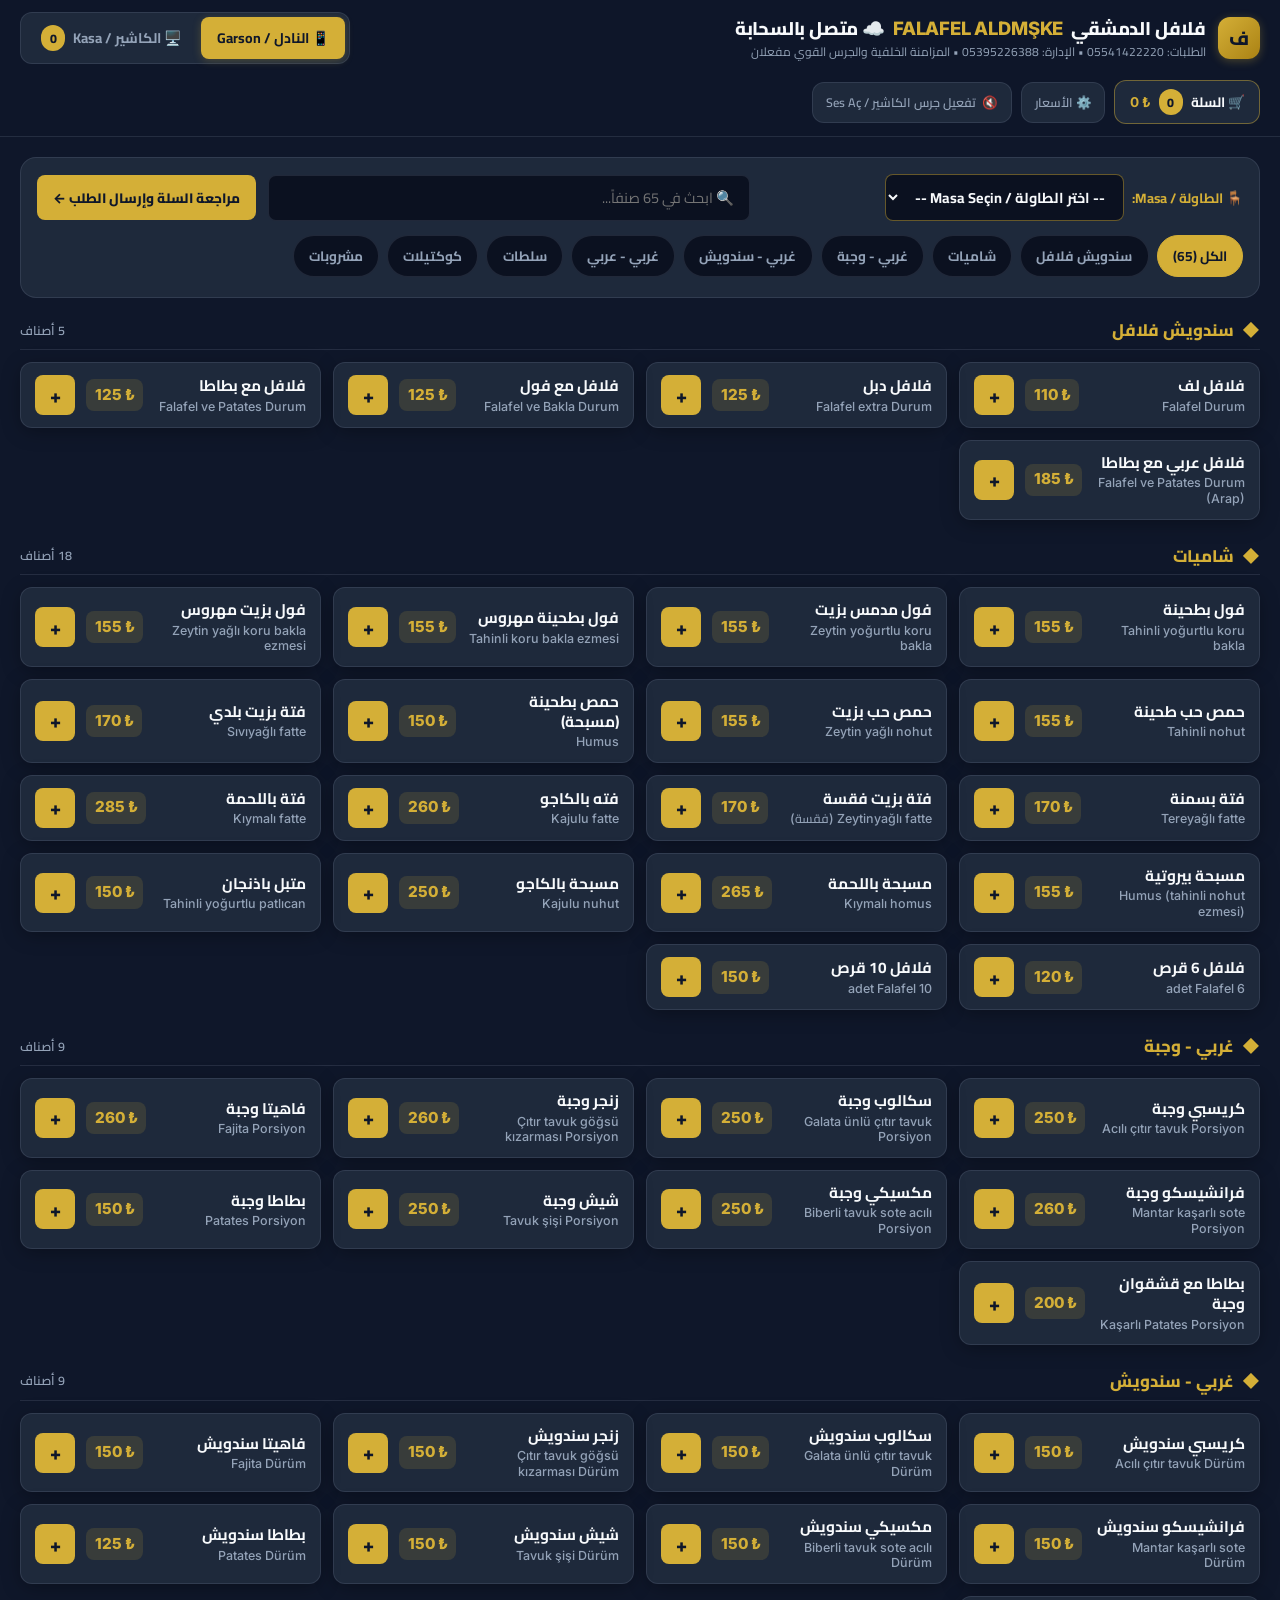
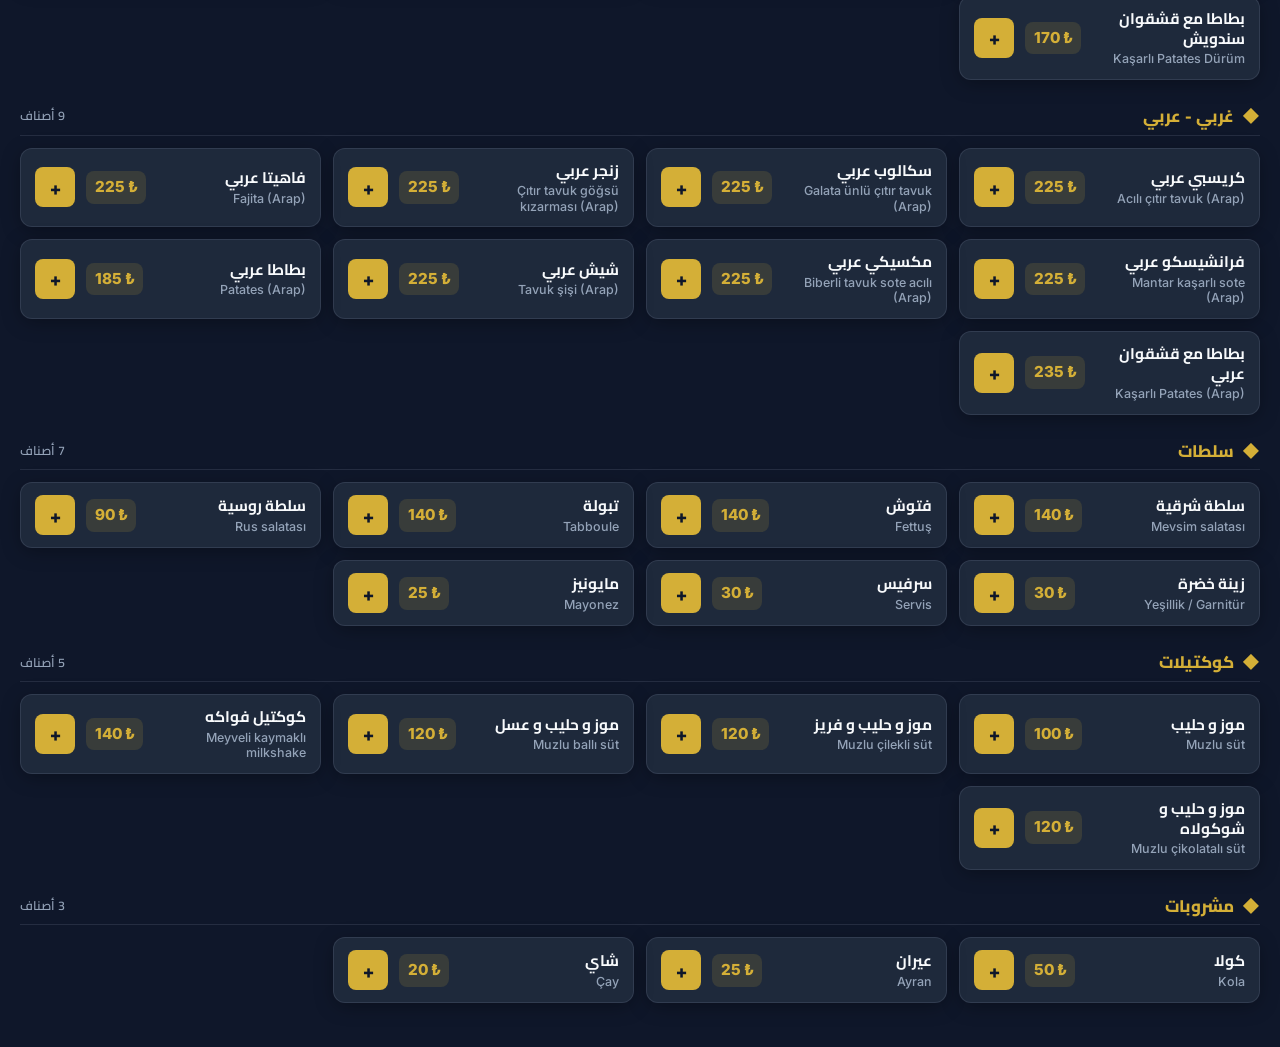
==== commit 7ba9978b: "Update print statement from 'Hello' to 'Goodbye'" ====
--- a/index.html
+++ b/index.html
@@ -6,690 +6,9 @@
   <title>Falafel Al-Damashqi POS | نظام نقاط البيع السحابي - فلافل الدمشقي</title>
   <link rel="preconnect" href="https://fonts.googleapis.com">
   <link rel="preconnect" href="https://fonts.gstatic.com" crossorigin>
-  <link href="https://fonts.googleapis.com/css2?family=Cairo:wght@500;600;700;800&family=Inter:wght@400;500;600;700;800&display=swap" rel="stylesheet">
-
-  <style>
-    :root {
-      --bg-main: #0F172A;
-      --bg-card: #1E293B;
-      --accent-gold: #D4AF37;
-      --text-main: #F8FAFC;
-      --text-muted: #94A3B8;
-      --danger: #EF4444;
-      --success: #10B981;
-      --bg-elevated: #26354D;
-      --bg-input: #0B1120;
-      --border-subtle: rgba(148, 163, 184, 0.16);
-      --border-gold: rgba(212, 175, 55, 0.45);
-      --accent-gold-hover: #E5C158;
-      --accent-gold-soft: rgba(212, 175, 55, 0.14);
-      --danger-soft: rgba(239, 68, 68, 0.15);
-      --success-soft: rgba(16, 185, 129, 0.15);
-      --radius-sm: 8px;
-      --radius-md: 12px;
-      --radius-lg: 16px;
-      --shadow-card: 0 4px 20px -2px rgba(0, 0, 0, 0.35);
-      --font-sans: 'Cairo', 'Inter', -apple-system, BlinkMacSystemFont, 'Segoe UI', Roboto, sans-serif;
-      --transition-fast: 150ms cubic-bezier(0.4, 0, 0.2, 1);
-    }
-
-    * {
-      box-sizing: border-box;
-      margin: 0;
-      padding: 0;
-      -webkit-tap-highlight-color: transparent;
-    }
-
-    html, body {
-      background-color: var(--bg-main);
-      color: var(--text-main);
-      font-family: var(--font-sans);
-      font-size: 16px;
-      line-height: 1.5;
-      min-height: 100vh;
-      overflow-x: hidden;
-      -webkit-font-smoothing: antialiased;
-    }
-
-    .ltr-text { direction: ltr; unicode-bidi: embed; font-family: 'Inter', var(--font-sans); }
-    .rtl-text { direction: rtl; unicode-bidi: embed; font-family: 'Cairo', var(--font-sans); }
-
-    button, .interactive-card {
-      font-family: var(--font-sans);
-      cursor: pointer;
-      border: none;
-      outline: none;
-      transition: transform var(--transition-fast), opacity var(--transition-fast), background-color var(--transition-fast), border-color var(--transition-fast);
-      user-select: none;
-    }
-
-    button:active { transform: scale(0.98); opacity: 0.9; }
-    button:disabled { opacity: 0.5; cursor: not-allowed; transform: none; }
-
-    .app-header {
-      position: sticky;
-      top: 0;
-      z-index: 100;
-      background: rgba(15, 23, 42, 0.92);
-      backdrop-filter: blur(12px);
-      border-bottom: 1px solid var(--border-subtle);
-      padding: 0.75rem 1.25rem;
-    }
-
-    .header-inner {
-      max-width: 1440px;
-      margin: 0 auto;
-      display: flex;
-      align-items: center;
-      justify-content: space-between;
-      gap: 1rem;
-      flex-wrap: wrap;
-    }
-
-    .brand-block { display: flex; align-items: center; gap: 0.75rem; }
-
-    .brand-crest {
-      width: 42px;
-      height: 42px;
-      border-radius: var(--radius-md);
-      background: linear-gradient(135deg, var(--accent-gold), #AA8214);
-      color: #0F172A;
-      font-weight: 800;
-      font-size: 1.2rem;
-      display: flex;
-      align-items: center;
-      justify-content: center;
-      box-shadow: 0 2px 10px rgba(212, 175, 55, 0.3);
-      flex-shrink: 0;
-    }
-
-    .brand-titles h1 {
-      font-size: 1.15rem;
-      font-weight: 800;
-      color: var(--text-main);
-      display: flex;
-      align-items: center;
-      gap: 0.5rem;
-      flex-wrap: wrap;
-    }
-
-    .brand-titles h1 span.gold-text { color: var(--accent-gold); }
-    .brand-subtitle { font-size: 0.75rem; color: var(--text-muted); display: block; }
-
-    .cloud-badge {
-      display: inline-flex;
-      align-items: center;
-      gap: 0.3rem;
-      background: var(--success-soft);
-      color: var(--success);
-      border: 1px solid rgba(16, 185, 129, 0.35);
-      padding: 0.15rem 0.55rem;
-      border-radius: 999px;
-      font-size: 0.72rem;
-      font-weight: 700;
-    }
-
-    .role-switcher {
-      display: flex;
-      align-items: center;
-      background: var(--bg-card);
-      padding: 0.25rem;
-      border-radius: var(--radius-md);
-      border: 1px solid var(--border-subtle);
-      gap: 0.25rem;
-    }
-
-    .role-tab {
-      padding: 0.5rem 1rem;
-      border-radius: var(--radius-sm);
-      background: transparent;
-      color: var(--text-muted);
-      font-weight: 700;
-      font-size: 0.875rem;
-      display: flex;
-      align-items: center;
-      gap: 0.5rem;
-    }
-
-    .role-tab.active {
-      background: var(--accent-gold);
-      color: #0F172A;
-      box-shadow: 0 2px 8px rgba(212, 175, 55, 0.25);
-    }
-
-    .header-actions { display: flex; align-items: center; gap: 0.55rem; flex-wrap: wrap; }
-
-    .btn-cart-toggle {
-      background: var(--bg-card);
-      color: var(--text-main);
-      border: 1px solid var(--border-gold);
-      padding: 0.5rem 0.9rem;
-      border-radius: var(--radius-md);
-      font-weight: 700;
-      font-size: 0.85rem;
-      display: flex;
-      align-items: center;
-      gap: 0.5rem;
-    }
-
-    .cart-count-badge {
-      background: var(--accent-gold);
-      color: #0F172A;
-      font-weight: 800;
-      font-size: 0.78rem;
-      padding: 0.1rem 0.5rem;
-      border-radius: 999px;
-      min-width: 24px;
-      text-align: center;
-    }
-
-    .btn-audio-unlock {
-      background: var(--bg-card);
-      color: var(--text-muted);
-      border: 1px solid var(--border-subtle);
-      padding: 0.5rem 0.8rem;
-      border-radius: var(--radius-md);
-      font-size: 0.78rem;
-      font-weight: 600;
-      display: flex;
-      align-items: center;
-      gap: 0.4rem;
-    }
-
-    .btn-audio-unlock.unlocked {
-      border-color: rgba(16, 185, 129, 0.4);
-      color: var(--success);
-      background: var(--success-soft);
-    }
-
-    .app-container { max-width: 1440px; margin: 0 auto; padding: 1.25rem; }
-    .spa-view { display: none; }
-    .spa-view.active-view { display: block; animation: fadeInView 180ms ease-out; }
-
-    @keyframes fadeInView {
-      from { opacity: 0; transform: translateY(4px); }
-      to { opacity: 1; transform: translateY(0); }
-    }
-
-    .waiter-top-controls {
-      display: flex;
-      flex-direction: column;
-      gap: 0.85rem;
-      margin-bottom: 1.25rem;
-      background: var(--bg-card);
-      padding: 1rem;
-      border-radius: var(--radius-lg);
-      border: 1px solid var(--border-subtle);
-    }
-
-    .waiter-bar-row {
-      display: flex;
-      align-items: center;
-      justify-content: space-between;
-      gap: 0.75rem;
-      flex-wrap: wrap;
-    }
-
-    .quick-table-bar { display: flex; align-items: center; gap: 0.5rem; flex-wrap: wrap; flex: 1; }
-    .quick-table-label { font-size: 0.85rem; font-weight: 700; color: var(--accent-gold); white-space: nowrap; }
-
-    .table-select-input {
-      background: var(--bg-input);
-      color: var(--text-main);
-      border: 1px solid var(--border-gold);
-      border-radius: var(--radius-sm);
-      padding: 0.5rem 0.85rem;
-      font-family: var(--font-sans);
-      font-size: 0.9rem;
-      font-weight: 700;
-      min-width: 190px;
-      cursor: pointer;
-    }
-
-    .search-input-wrap { position: relative; flex: 1; min-width: 220px; }
-    .search-input {
-      width: 100%;
-      background: var(--bg-input);
-      color: var(--text-main);
-      border: 1px solid var(--border-subtle);
-      border-radius: var(--radius-sm);
-      padding: 0.55rem 0.9rem;
-      font-family: var(--font-sans);
-      font-size: 0.9rem;
-    }
-
-    .category-pills { display: flex; align-items: center; gap: 0.5rem; overflow-x: auto; padding-bottom: 0.25rem; }
-    .category-pill {
-      background: var(--bg-input);
-      color: var(--text-muted);
-      border: 1px solid var(--border-subtle);
-      padding: 0.45rem 0.95rem;
-      border-radius: 999px;
-      font-size: 0.85rem;
-      font-weight: 700;
-      white-space: nowrap;
-      flex-shrink: 0;
-    }
-    .category-pill.active { background: var(--accent-gold); color: #0F172A; border-color: var(--accent-gold); }
-
-    .category-section { margin-bottom: 1.5rem; }
-    .category-header {
-      display: flex;
-      align-items: center;
-      justify-content: space-between;
-      margin-bottom: 0.75rem;
-      padding-bottom: 0.35rem;
-      border-bottom: 1px solid var(--border-subtle);
-    }
-    .category-title { font-size: 1.05rem; font-weight: 800; color: var(--accent-gold); display: flex; align-items: center; gap: 0.5rem; }
-    .category-count { font-size: 0.78rem; color: var(--text-muted); font-weight: 600; }
-
-    .menu-grid {
-      display: grid;
-      grid-template-columns: repeat(auto-fill, minmax(280px, 1fr));
-      gap: 0.75rem;
-      align-items: start;
-    }
-
-    .menu-card {
-      background: var(--bg-card);
-      border: 1px solid var(--border-subtle);
-      border-radius: var(--radius-md);
-      padding: 0.75rem 0.9rem;
-      display: flex;
-      align-items: center;
-      justify-content: space-between;
-      gap: 0.75rem;
-      box-shadow: var(--shadow-card);
-      height: max-content;
-    }
-
-    .menu-card.in-cart {
-      border-color: var(--accent-gold);
-      background: linear-gradient(90deg, rgba(212, 175, 55, 0.08), var(--bg-card));
-    }
-
-    .menu-card-names { display: flex; flex-direction: column; gap: 0.15rem; min-width: 0; flex: 1; }
-    .menu-name-ar { font-size: 0.96rem; font-weight: 700; color: var(--text-main); line-height: 1.3; }
-    .menu-name-tr { font-size: 0.78rem; font-weight: 500; color: var(--text-muted); font-family: 'Inter', var(--font-sans); }
-
-    .menu-card-right { display: flex; align-items: center; gap: 0.65rem; flex-shrink: 0; }
-    .menu-price-tag {
-      font-family: 'Inter', var(--font-sans);
-      font-weight: 800;
-      font-size: 0.95rem;
-      color: var(--accent-gold);
-      background: var(--accent-gold-soft);
-      padding: 0.3rem 0.55rem;
-      border-radius: var(--radius-sm);
-      white-space: nowrap;
-      direction: ltr;
-    }
-
-    .btn-add-item {
-      width: 40px;
-      height: 40px;
-      border-radius: var(--radius-sm);
-      background: var(--accent-gold);
-      color: #0F172A;
-      font-size: 1.25rem;
-      font-weight: 800;
-      display: flex;
-      align-items: center;
-      justify-content: center;
-      position: relative;
-    }
-
-    .item-qty-indicator {
-      position: absolute;
-      top: -6px;
-      left: -6px;
-      background: var(--success);
-      color: #0F172A;
-      font-size: 0.7rem;
-      font-weight: 800;
-      width: 20px;
-      height: 20px;
-      border-radius: 50%;
-      display: flex;
-      align-items: center;
-      justify-content: center;
-      border: 2px solid var(--bg-card);
-    }
-
-    .cart-fullscreen-wrapper {
-      max-width: 780px;
-      margin: 0 auto;
-      background: var(--bg-card);
-      border: 1px solid var(--border-subtle);
-      border-radius: var(--radius-lg);
-      padding: 1.25rem;
-      box-shadow: var(--shadow-card);
-    }
-
-    .cart-view-header {
-      display: flex;
-      align-items: center;
-      justify-content: space-between;
-      gap: 1rem;
-      padding-bottom: 1rem;
-      margin-bottom: 1rem;
-      border-bottom: 1px solid var(--border-subtle);
-      flex-wrap: wrap;
-    }
-
-    .cart-view-title { font-size: 1.25rem; font-weight: 800; color: var(--text-main); }
-    .btn-back-menu {
-      background: var(--bg-elevated);
-      color: var(--text-main);
-      border: 1px solid var(--border-subtle);
-      padding: 0.5rem 0.95rem;
-      border-radius: var(--radius-sm);
-      font-weight: 700;
-      font-size: 0.85rem;
-    }
-
-    .cart-table-requirement-box {
-      background: var(--bg-input);
-      border: 1px solid var(--border-gold);
-      border-radius: var(--radius-md);
-      padding: 0.9rem 1rem;
-      margin-bottom: 1rem;
-      display: flex;
-      align-items: center;
-      justify-content: space-between;
-      gap: 1rem;
-      flex-wrap: wrap;
-    }
-
-    .cart-table-requirement-box.error-highlight {
-      border-color: var(--danger);
-      background: var(--danger-soft);
-    }
-
-    .cart-items-list { display: flex; flex-direction: column; gap: 0.65rem; margin-bottom: 1.25rem; }
-    .cart-item-row {
-      background: var(--bg-input);
-      border: 1px solid var(--border-subtle);
-      border-radius: var(--radius-md);
-      padding: 0.75rem 0.95rem;
-      display: flex;
-      align-items: center;
-      justify-content: space-between;
-      gap: 0.75rem;
-      flex-wrap: wrap;
-    }
-
-    .cart-item-info { flex: 1; min-width: 150px; }
-    .cart-item-title-ar { font-weight: 700; font-size: 0.95rem; color: var(--text-main); }
-    .cart-item-title-tr { font-size: 0.78rem; color: var(--text-muted); font-family: 'Inter', var(--font-sans); }
-    .cart-item-controls { display: flex; align-items: center; gap: 0.85rem; }
-
-    .qty-stepper {
-      display: flex;
-      align-items: center;
-      gap: 0.45rem;
-      background: var(--bg-card);
-      padding: 0.2rem;
-      border-radius: var(--radius-sm);
-      border: 1px solid var(--border-subtle);
-    }
-
-    .btn-qty {
-      width: 32px;
-      height: 32px;
-      border-radius: 6px;
-      background: var(--bg-elevated);
-      color: var(--text-main);
-      font-weight: 800;
-      font-size: 1rem;
-    }
-
-    .qty-value { font-family: 'Inter', var(--font-sans); font-weight: 800; font-size: 0.95rem; min-width: 26px; text-align: center; }
-    .cart-item-price { font-family: 'Inter', var(--font-sans); font-weight: 800; font-size: 0.95rem; color: var(--accent-gold); min-width: 75px; text-align: left; direction: ltr; }
-
-    .btn-trash {
-      width: 36px;
-      height: 36px;
-      border-radius: var(--radius-sm);
-      background: var(--danger-soft);
-      color: var(--danger);
-      border: 1px solid rgba(239, 68, 68, 0.3);
-    }
-
-    .cart-empty-state { text-align: center; padding: 2.5rem 1rem; color: var(--text-muted); }
-    .cart-summary-footer { border-top: 1px solid var(--border-subtle); padding-top: 1rem; display: flex; flex-direction: column; gap: 0.9rem; }
-    .cart-total-row { display: flex; align-items: center; justify-content: space-between; font-size: 1.2rem; font-weight: 800; }
-    .cart-total-amount { color: var(--accent-gold); font-family: 'Inter', var(--font-sans); font-size: 1.45rem; direction: ltr; }
-    .cart-footer-actions { display: flex; gap: 0.75rem; flex-wrap: wrap; }
-
-    .btn-submit-order {
-      flex: 2;
-      background: var(--success);
-      color: #0F172A;
-      font-weight: 800;
-      font-size: 1rem;
-      padding: 0.85rem 1.25rem;
-      border-radius: var(--radius-md);
-      min-width: 200px;
-    }
-
-    .btn-clear-cart {
-      flex: 1;
-      background: var(--danger-soft);
-      color: var(--danger);
-      border: 1px solid rgba(239, 68, 68, 0.35);
-      font-weight: 700;
-      font-size: 0.9rem;
-      padding: 0.85rem 1rem;
-      border-radius: var(--radius-md);
-    }
-
-    .cashier-toolbar {
-      background: var(--bg-card);
-      border: 1px solid var(--border-subtle);
-      border-radius: var(--radius-lg);
-      padding: 1rem 1.25rem;
-      margin-bottom: 1.25rem;
-      display: flex;
-      align-items: center;
-      justify-content: space-between;
-      gap: 1rem;
-      flex-wrap: wrap;
-    }
-
-    .cashier-stats-strip { display: flex; align-items: center; gap: 1rem; flex-wrap: wrap; }
-    .stat-pill {
-      display: flex;
-      flex-direction: column;
-      background: var(--bg-input);
-      padding: 0.5rem 0.9rem;
-      border-radius: var(--radius-sm);
-      border: 1px solid var(--border-subtle);
-      min-width: 125px;
-    }
-    .stat-pill-label { font-size: 0.75rem; color: var(--text-muted); }
-    .stat-pill-value { font-size: 1.1rem; font-weight: 800; color: var(--accent-gold); font-family: 'Inter', var(--font-sans); direction: ltr; text-align: right; }
-
-    .cashier-action-buttons { display: flex; align-items: center; gap: 0.65rem; flex-wrap: wrap; }
-    .btn-gold { background: var(--accent-gold); color: #0F172A; font-weight: 800; font-size: 0.85rem; padding: 0.6rem 1rem; border-radius: var(--radius-sm); }
-    .btn-secondary { background: var(--bg-elevated); color: var(--text-main); border: 1px solid var(--border-subtle); font-weight: 700; font-size: 0.85rem; padding: 0.6rem 1rem; border-radius: var(--radius-sm); }
-
-    .kanban-board { display: grid; grid-template-columns: repeat(3, 1fr); gap: 1.1rem; align-items: start; }
-    @media (max-width: 1024px) { .kanban-board { grid-template-columns: 1fr; } }
-
-    .kanban-column {
-      background: var(--bg-card);
-      border: 1px solid var(--border-subtle);
-      border-radius: var(--radius-lg);
-      padding: 1rem;
-      min-height: 480px;
-      display: flex;
-      flex-direction: column;
-      gap: 0.85rem;
-    }
-
-    .kanban-col-header { display: flex; align-items: center; justify-content: space-between; padding-bottom: 0.75rem; border-bottom: 2px solid var(--border-subtle); }
-    .kanban-col-new .kanban-col-header { border-bottom-color: var(--danger); }
-    .kanban-col-preparing .kanban-col-header { border-bottom-color: var(--accent-gold); }
-    .kanban-col-completed .kanban-col-header { border-bottom-color: var(--success); }
-    .kanban-col-title { font-size: 1rem; font-weight: 800; }
-    .kanban-col-count { font-family: 'Inter', var(--font-sans); font-size: 0.8rem; font-weight: 800; padding: 0.15rem 0.6rem; border-radius: 999px; background: var(--bg-input); }
-
-    .kanban-cards-list { display: flex; flex-direction: column; gap: 0.85rem; }
-    .order-card {
-      background: var(--bg-input);
-      border: 1px solid var(--border-subtle);
-      border-radius: var(--radius-md);
-      padding: 0.95rem;
-      display: flex;
-      flex-direction: column;
-      gap: 0.75rem;
-      box-shadow: var(--shadow-card);
-    }
-
-    @keyframes newOrderPulse {
-      0%, 100% { border-color: var(--accent-gold); box-shadow: 0 0 0 0 rgba(212, 175, 55, 0.8); }
-      50% { border-color: var(--danger); box-shadow: 0 0 0 10px rgba(212, 175, 55, 0); }
-    }
-    .order-card.pulse-new { animation: newOrderPulse 1.2s ease-in-out 5; border-color: var(--accent-gold); }
-
-    .order-card-top { display: flex; align-items: center; justify-content: space-between; gap: 0.5rem; border-bottom: 1px dashed var(--border-subtle); padding-bottom: 0.55rem; }
-    .order-id-badge { font-family: 'Inter', var(--font-sans); font-weight: 800; font-size: 0.9rem; color: var(--accent-gold); direction: ltr; }
-    .order-table-badge { background: var(--accent-gold-soft); color: var(--accent-gold); border: 1px solid var(--border-gold); padding: 0.2rem 0.6rem; border-radius: 6px; font-weight: 800; font-size: 0.8rem; }
-    .order-time { font-family: 'Inter', var(--font-sans); font-size: 0.75rem; color: var(--text-muted); direction: ltr; }
-
-    .order-items-mini-list { display: flex; flex-direction: column; gap: 0.35rem; font-size: 0.85rem; }
-    .order-item-line { display: flex; align-items: baseline; justify-content: space-between; gap: 0.5rem; }
-    .order-item-qty { font-family: 'Inter', var(--font-sans); font-weight: 800; color: var(--accent-gold); margin-left: 0.35rem; }
-    .order-item-line-price { font-family: 'Inter', var(--font-sans); font-weight: 700; color: var(--text-muted); direction: ltr; white-space: nowrap; }
-
-    .order-card-footer { border-top: 1px solid var(--border-subtle); padding-top: 0.65rem; display: flex; flex-direction: column; gap: 0.6rem; }
-    .order-card-total { display: flex; align-items: center; justify-content: space-between; font-weight: 800; font-size: 0.95rem; }
-    .order-card-total-val { font-family: 'Inter', var(--font-sans); color: var(--accent-gold); font-size: 1.05rem; direction: ltr; }
-    .order-card-actions { display: flex; align-items: center; gap: 0.45rem; flex-wrap: wrap; }
-
-    .btn-card-action { flex: 1; padding: 0.48rem 0.65rem; border-radius: 6px; font-size: 0.78rem; font-weight: 800; white-space: nowrap; }
-    .btn-prepare { background: var(--accent-gold); color: #0F172A; }
-    .btn-complete { background: var(--success); color: #0F172A; }
-    .btn-print { background: var(--bg-elevated); color: var(--text-main); border: 1px solid var(--border-subtle); }
-    .btn-cancel-order { background: var(--danger-soft); color: var(--danger); flex: 0 0 auto; }
-
-    .modal-backdrop {
-      position: fixed;
-      inset: 0;
-      z-index: 900;
-      background: rgba(15, 23, 42, 0.82);
-      backdrop-filter: blur(6px);
-      display: none;
-      align-items: center;
-      justify-content: center;
-      padding: 1rem;
-    }
-    .modal-backdrop.open { display: flex; }
-
-    .modal-dialog {
-      background: var(--bg-card);
-      border: 1px solid var(--border-gold);
-      border-radius: var(--radius-lg);
-      max-width: 540px;
-      width: 100%;
-      max-height: 90vh;
-      display: flex;
-      flex-direction: column;
-      overflow: hidden;
-    }
-    .modal-dialog.wide-modal { max-width: 780px; }
-    .modal-header { padding: 0.9rem 1.15rem; border-bottom: 1px solid var(--border-subtle); display: flex; align-items: center; justify-content: space-between; }
-    .modal-header h3 { font-size: 1rem; font-weight: 800; color: var(--accent-gold); }
-    .modal-body { padding: 1.15rem; overflow-y: auto; display: flex; flex-direction: column; gap: 1rem; }
-    .modal-footer { padding: 0.85rem 1.15rem; border-top: 1px solid var(--border-subtle); display: flex; gap: 0.65rem; justify-content: flex-end; }
-
-    .thermal-paper-preview {
-      width: 80mm;
-      max-width: 100%;
-      margin: 0 auto;
-      background: #FFFFFF;
-      color: #000000;
-      padding: 4mm;
-      border-radius: 4px;
-      font-family: 'Cairo', 'Inter', monospace;
-    }
-
-    .price-editor-row {
-      display: flex;
-      align-items: center;
-      justify-content: space-between;
-      gap: 0.75rem;
-      background: var(--bg-input);
-      border: 1px solid var(--border-subtle);
-      border-radius: var(--radius-sm);
-      padding: 0.55rem 0.85rem;
-    }
-    .price-editor-input {
-      width: 95px;
-      background: var(--bg-card);
-      color: var(--accent-gold);
-      border: 1px solid var(--border-gold);
-      border-radius: 6px;
-      padding: 0.35rem 0.5rem;
-      font-weight: 800;
-      text-align: center;
-      direction: ltr;
-    }
-
-    .toast-container {
-      position: fixed;
-      bottom: 1.25rem;
-      left: 1.25rem;
-      z-index: 1000;
-      display: flex;
-      flex-direction: column;
-      gap: 0.6rem;
-      max-width: 360px;
-      width: calc(100% - 2.5rem);
-      pointer-events: none;
-    }
-    .toast-item {
-      pointer-events: auto;
-      background: var(--bg-card);
-      color: var(--text-main);
-      border: 1px solid var(--border-subtle);
-      border-right: 4px solid var(--accent-gold);
-      border-radius: var(--radius-md);
-      padding: 0.8rem 1rem;
-      box-shadow: 0 10px 25px rgba(0, 0, 0, 0.5);
-      display: flex;
-      align-items: center;
-      justify-content: space-between;
-      gap: 0.75rem;
-      font-size: 0.88rem;
-      font-weight: 700;
-    }
-    .toast-item.toast-success { border-right-color: var(--success); }
-    .toast-item.toast-danger { border-right-color: var(--danger); }
-
-    #print-section { display: none; }
-    .receipt-wrapper { width: 100%; color: #000; background: #FFF; font-family: 'Cairo', 'Inter', sans-serif; font-size: 12px; line-height: 1.35; }
-    .receipt-header { text-align: center; border-bottom: 2px dashed #000; padding-bottom: 6px; margin-bottom: 6px; }
-    .receipt-brand-ar { font-size: 16px; font-weight: 800; }
-    .receipt-brand-tr { font-size: 13px; font-weight: 700; font-family: 'Inter', sans-serif; }
-    .receipt-meta { font-size: 11px; margin-bottom: 6px; border-bottom: 1px dashed #000; padding-bottom: 6px; }
-    .receipt-meta-row { display: flex; justify-content: space-between; }
-    .receipt-table { width: 100%; border-collapse: collapse; margin-bottom: 8px; font-size: 11px; }
-    .receipt-table th { border-bottom: 1.5px solid #000; padding: 3px 2px; text-align: right; font-weight: 800; }
-    .receipt-table td { padding: 4px 2px; border-bottom: 1px dotted #555; vertical-align: top; }
-    .receipt-table th.num-col, .receipt-table td.num-col { text-align: left; direction: ltr; font-family: 'Inter', monospace; white-space: nowrap; }
-    .receipt-total-block { border-top: 2px solid #000; padding-top: 6px; margin-top: 4px; display: flex; justify-content: space-between; font-size: 14px; font-weight: 800; }
-    .receipt-footer { text-align: center; margin-top: 8px; padding-top: 6px; border-top: 1px dashed #000; font-size: 10px; }
-
-    @media print {
-      @page { size: 80mm auto; margin: 0; }
-      html, body { width: 80mm !important; margin: 0 !important; padding: 0 !important; background: #FFF !important; color: #000 !important; }
-      .app-header, .app-container, .modal-backdrop, .toast-container, button, nav { display: none !important; }
-      #print-section { display: block !important; width: 80mm !important; margin: 0 !important; padding: 2mm 3mm !important; background: #FFF !important; color: #000 !important; }
-    }
-  </style>
+  <link href="https://fonts.googleapis.com/css2?family=Cairo:wght@500;600;700;800;900&family=Inter:wght@400;500;600;700;800;900&display=swap" rel="stylesheet">
+
+  <link rel="stylesheet" href="style.css" />
 </head>
 <body>
 
@@ -703,7 +22,7 @@
             <span class="gold-text ltr-text">FALAFEL ALDMŞKE</span>
             <span id="cloud-status-badge" class="cloud-badge">☁️ متصل بالسحابة</span>
           </h1>
-          <span class="brand-subtitle">الطلبات: 05541422220 • الإدارة: 05395226388 • المزامنة السحابية مفعلة</span>
+          <span class="brand-subtitle">الطلبات: 05541422220 • الإدارة: 05395226388 • المزامنة الخلفية والجرس القوي مفعلان</span>
         </div>
       </div>
 
@@ -741,6 +60,12 @@
     <!-- شاشة النادل: المنيو -->
     <section id="view-waiter-menu" class="spa-view active-view">
       <div class="waiter-top-controls">
+        <!-- شريط الطاولات المفتوحة حالياً لإضافة أصناف جديدة لطلب قائم -->
+        <div id="waiter-active-orders-strip" class="active-tables-strip" style="display: none;"></div>
+
+        <!-- شريط تنبيه وضع الإضافة لطلب قائم -->
+        <div id="waiter-append-banner" class="append-mode-banner" style="display: none;"></div>
+
         <div class="waiter-bar-row">
           <div class="quick-table-bar">
             <label for="waiter-menu-table-select" class="quick-table-label">🪑 الطاولة / Masa:</label>
@@ -813,15 +138,18 @@
           </select>
         </div>
 
+        <!-- صندوق يظهر تلقائياً إذا كان للطاولة طلب مفتوح لدمج الأصناف الجديدة معه -->
+        <div id="cart-existing-order-box" class="existing-order-merge-box" style="display: none;"></div>
+
         <div id="cart-items-container" class="cart-items-list"></div>
 
         <div class="cart-summary-footer">
           <div class="cart-total-row">
-            <span>الإجمالي الكلي / Toplam:</span>
+            <span>إجمالي الأصناف المضافة بالسلة / Toplam:</span>
             <span id="cart-grand-total" class="cart-total-amount">0 ₺</span>
           </div>
-          <div class="cart-footer-actions">
-            <button type="button" id="btn-submit-cloud" class="btn-submit-order" onclick="submitWaiterOrder()">
+          <div id="cart-footer-actions" class="cart-footer-actions">
+            <button type="button" id="btn-submit-cloud" class="btn-submit-order" onclick="submitWaiterOrder(false)">
               ✅ إرسال الطلب للكاشير / Siparişi Gönder
             </button>
             <button type="button" class="btn-clear-cart" onclick="clearCartWithFeedback()">🗑️ إفراغ</button>
@@ -853,8 +181,18 @@
         </div>
 
         <div class="cashier-action-buttons">
-          <button type="button" class="btn-secondary" onclick="syncNowFromCloud(true)">🔄 تحديث من السحابة الآن</button>
-          <button type="button" class="btn-gold" onclick="openZReportModal()">📊 تقرير المبيعات (يومي / أسبوعي / شهري)</button>
+          <button type="button" id="btn-toggle-repeat-bell" class="btn-gold" onclick="toggleRepeatBellSetting()">
+            🔁 تكرار الجرس: مفعّل
+          </button>
+          <button type="button" class="btn-secondary" onclick="playOrderAlertPing()">
+            🔊 اختبار الجرس القوي
+          </button>
+          <button type="button" class="btn-secondary" onclick="syncNowFromCloud(true)">
+            🔄 تحديث من السحابة الآن
+          </button>
+          <button type="button" class="btn-gold" onclick="openZReportModal()">
+            📊 تقرير الإغلاق (Z-Report)
+          </button>
         </div>
       </div>
 
@@ -887,19 +225,111 @@
 
   </main>
 
-  <!-- نافذة الطباعة الحرارية والتقارير -->
+  <!-- نافذة الكاشير لتعديل الطلب وإضافة أصناف (كولا، مشروبات، إلخ) لأي طلب -->
+  <div id="cashier-edit-order-backdrop" class="modal-backdrop">
+    <div class="modal-dialog wide-modal">
+      <div class="modal-header">
+        <h3 id="cashier-edit-modal-title">➕ تعديل الطلب وإضافة أصناف</h3>
+        <button type="button" class="btn-secondary" onclick="closeCashierEditOrderModal()">✕</button>
+      </div>
+      <div class="modal-body">
+        <div>
+          <div style="font-size: 0.85rem; font-weight: 800; color: var(--accent-gold); margin-bottom: 0.45rem;">
+            ⚡ إضافة سريعة بضغطة واحدة (مشروبات وإضافات عند الحساب):
+          </div>
+          <div id="cashier-quick-addons" class="quick-addons-grid"></div>
+        </div>
+
+        <div>
+          <div style="display:flex; justify-content:space-between; align-items:center; gap:0.5rem; margin-bottom:0.45rem; flex-wrap:wrap;">
+            <span style="font-size: 0.85rem; font-weight: 800; color: var(--text-main);">🔍 أو ابحث وأضف أي صنف من القائمة (65 صنفاً):</span>
+            <input
+              type="search"
+              id="cashier-picker-search"
+              class="search-input"
+              style="max-width: 260px; padding: 0.35rem 0.7rem; font-size: 0.82rem;"
+              placeholder="ابحث عن صنف لإضافته..."
+              oninput="handleCashierPickerSearch(this.value)"
+            />
+          </div>
+          <div id="cashier-menu-picker-grid" class="cashier-menu-picker-list"></div>
+        </div>
+
+        <div>
+          <div style="display:flex; justify-content:space-between; align-items:center; margin-bottom:0.45rem;">
+            <span style="font-size: 0.9rem; font-weight: 800; color: var(--accent-gold);">🧾 أصناف الطلب الحالية (يمكنك زيادة أو إنقاص أو حذف أي صنف):</span>
+            <span style="font-size: 1.05rem; font-weight: 900;">الإجمالي الجديد: <strong id="cashier-edit-total-val" class="ltr-text" style="color: var(--accent-gold);">0 ₺</strong></span>
+          </div>
+          <div id="cashier-edit-items-list" style="display:flex; flex-direction:column; gap:0.45rem; max-height:220px; overflow-y:auto;"></div>
+        </div>
+      </div>
+      <div class="modal-footer">
+        <button type="button" class="btn-secondary" onclick="closeCashierEditOrderModal()">إلغاء</button>
+        <button type="button" class="btn-secondary" style="border-color: var(--warning); color: #FCD34D;" onclick="saveCashierOrderEdits('preparing', false)">
+          🔄 حفظ ونقل لقيد التحضير
+        </button>
+        <button type="button" class="btn-secondary" style="border-color: var(--danger); color: #FCA5A5;" onclick="saveCashierOrderEdits('new', false)">
+          🔴 حفظ ونقل للجديد
+        </button>
+        <button type="button" class="btn-gold" onclick="saveCashierOrderEdits(null, true)">
+          🖨️ حفظ وطباعة الفيش الجديد
+        </button>
+        <button type="button" class="btn-submit-order" style="flex:0 0 auto; min-width:auto; padding:0.6rem 1.1rem; font-size:0.85rem;" onclick="saveCashierOrderEdits(null, false)">
+          💾 حفظ التعديلات فقط
+        </button>
+      </div>
+    </div>
+  </div>
+
+  <!-- نافذة الطباعة الحرارية المخصصة لطابعة ZJIANG POS-58 -->
   <div id="receipt-modal-backdrop" class="modal-backdrop">
     <div class="modal-dialog">
       <div class="modal-header">
-        <h3 id="receipt-modal-title">🖨️ معاينة الطباعة الحرارية (80mm)</h3>
+        <h3 id="receipt-modal-title">🖨️ معاينة الفيش (مضبوط لطابعة ZJIANG POS-58)</h3>
         <button type="button" class="btn-secondary" onclick="closeReceiptModal()">✕</button>
       </div>
       <div class="modal-body">
         <div id="modal-thermal-preview" class="thermal-paper-preview"></div>
+
+        <!-- لوحة التحكم في مقاس ومحاذاة الفيش لطابعة ZJIANG POS-58 -->
+        <div class="print-controls" style="margin-top: 0.75rem; padding: 0.9rem; background: var(--bg-input); border: 1px solid var(--border-subtle); border-radius: var(--radius-md);">
+          <h4 style="color: var(--accent-gold); margin-bottom: 0.6rem; font-size: 0.9rem;">⚙️ إعدادات طابعة ZJIANG POS-58 (تُحفظ تلقائياً)</h4>
+
+          <div style="font-size: 0.78rem; color: var(--text-muted); margin-bottom: 0.35rem;">1. عرض الطباعة الفعلي:</div>
+          <div style="display: flex; gap: 0.45rem; margin-bottom: 0.85rem; flex-wrap: wrap;">
+            <button type="button" id="btn-size-58" class="btn-gold" onclick="setThermalPaperPreset('zjiang58')" style="flex: 1; font-size: 0.78rem; padding: 0.45rem 0.6rem;">
+              مقاس 58mm
+            </button>
+            <button type="button" id="btn-preset-safe42" class="btn-secondary" onclick="setThermalPaperPreset('safe42')" style="flex: 1; font-size: 0.78rem; padding: 0.45rem 0.6rem;">
+              58mm آمن (42mm)
+            </button>
+            <button type="button" id="btn-size-80" class="btn-secondary" onclick="setThermalPaperPreset('80')" style="flex: 1; font-size: 0.78rem; padding: 0.45rem 0.6rem;">
+              مقاس 80mm
+            </button>
+          </div>
+
+          <div style="font-size: 0.78rem; color: var(--text-muted); margin-bottom: 0.35rem;">2. محاذاة الورقة داخل تعريف الطابعة (لمنع انقسام الفيش):</div>
+          <div style="display: flex; gap: 0.45rem; margin-bottom: 0.85rem;">
+            <button type="button" id="btn-align-right" class="btn-gold" onclick="setThermalAlignment('right')" style="flex: 1; font-size: 0.78rem; padding: 0.4rem;">
+              محاذاة لليمين (افتراضي)
+            </button>
+            <button type="button" id="btn-align-center" class="btn-secondary" onclick="setThermalAlignment('center')" style="flex: 1; font-size: 0.78rem; padding: 0.4rem;">
+              وسط الورقة
+            </button>
+            <button type="button" id="btn-align-left" class="btn-secondary" onclick="setThermalAlignment('left')" style="flex: 1; font-size: 0.78rem; padding: 0.4rem;">
+              محاذاة لليسار
+            </button>
+          </div>
+
+          <label style="font-size: 0.8rem; color: var(--text-main); display: block; margin-bottom: 0.35rem;">
+            ↔️ إزاحة دقيقة (يمين/يسار): <strong id="print-offset-label" style="color: var(--accent-gold);">0mm</strong>
+          </label>
+          <input id="print-offset-range" type="range" min="-15" max="15" step="1" value="0" oninput="setThermalOffset(this.value)" style="width: 100%; cursor: pointer; accent-color: var(--accent-gold);">
+        </div>
       </div>
       <div class="modal-footer">
         <button type="button" class="btn-secondary" onclick="closeReceiptModal()">إغلاق</button>
-        <button type="button" class="btn-gold" onclick="window.print()">🖨️ طباعة الآن (80mm)</button>
+        <button type="button" class="btn-gold" onclick="triggerBrowserPrint()">🖨️ طباعة الآن</button>
       </div>
     </div>
   </div>
@@ -923,848 +353,6 @@
   <div id="print-section"></div>
   <div id="toast-container" class="toast-container"></div>
 
-  <script>
-    // الرابط السحابي المباشر لمطعم فلافل الدمشقي (مفعل تلقائياً في كل الأجهزة)
-    const FIREBASE_DB_URL = 'https://pos-kasher-default-rtdb.firebaseio.com';
-
-    const defaultMenuData = [
-      { category: 'فلافل Dürüm', nameAr: 'فلافل لف', nameTr: 'Falafel Dürüm', price: 110 },
-      { category: 'فلافل Dürüm', nameAr: 'فلافل دبل', nameTr: 'Falafel extra Dürüm', price: 125 },
-      { category: 'فلافل Dürüm', nameAr: 'فلافل مع فول', nameTr: 'Falafel ve Bakla Dürüm', price: 125 },
-      { category: 'فلافل Dürüm', nameAr: 'فلافل مع بطاطا', nameTr: 'Falafel ve Patates Dürüm', price: 125 },
-      { category: 'فلافل Dürüm', nameAr: 'فلافل عربي مع بطاطا', nameTr: 'Falafel ve Patates Dürüm (Arap)', price: 185 },
-
-      { category: 'شاميات', nameAr: 'فول بطحينة', nameTr: 'Tahinli yoğurtlu koru bakla', price: 155 },
-      { category: 'شاميات', nameAr: 'فول مدمس بزيت', nameTr: 'Zeytin yoğurtlu koru bakla', price: 155 },
-      { category: 'شاميات', nameAr: 'فول بطحينة مهروس', nameTr: 'Tahinli koru bakla ezmesi', price: 155 },
-      { category: 'شاميات', nameAr: 'فول بزيت مهروس', nameTr: 'Zeytin yağlı koru bakla ezmesi', price: 155 },
-      { category: 'شاميات', nameAr: 'حمص حب طحينة', nameTr: 'Tahinli nohut', price: 155 },
-      { category: 'شاميات', nameAr: 'حمص حب بزيت', nameTr: 'Zeytin yağlı nohut', price: 155 },
-      { category: 'شاميات', nameAr: 'حمص بطحينة (مسبحة)', nameTr: 'Humus', price: 150 },
-      { category: 'شاميات', nameAr: 'فتة بزيت بلدي', nameTr: 'Sıvıyağlı fatte', price: 170 },
-      { category: 'شاميات', nameAr: 'فتة بسمنة', nameTr: 'Tereyağlı fatte', price: 170 },
-      { category: 'شاميات', nameAr: 'فتة بزيت فقسة', nameTr: 'Zeytinyağlı fatte (فقسة)', price: 170 },
-      { category: 'شاميات', nameAr: 'فته بالكاجو', nameTr: 'Kajulu fatte', price: 260 },
-      { category: 'شاميات', nameAr: 'فتة باللحمة', nameTr: 'Kıymalı fatte', price: 285 },
-      { category: 'شاميات', nameAr: 'مسبحة بيروتية', nameTr: 'Humus (tahinli nohut ezmesi)', price: 155 },
-      { category: 'شاميات', nameAr: 'مسبحة باللحمة', nameTr: 'Kıymalı homus', price: 265 },
-      { category: 'شاميات', nameAr: 'مسبحة بالكاجو', nameTr: 'Kajulu nuhut', price: 250 },
-      { category: 'شاميات', nameAr: 'متبل باذنجان', nameTr: 'Tahinli yoğurtlu patlıcan', price: 150 },
-      { category: 'شاميات', nameAr: 'فلافل 6 قرص', nameTr: '6 adet Falafel', price: 120 },
-      { category: 'شاميات', nameAr: 'فلافل 10 قرص', nameTr: '10 adet Falafel', price: 150 },
-
-      { category: 'غربي - وجبة', nameAr: 'كريسبي وجبة', nameTr: 'Acılı çıtır tavuk Porsiyon', price: 250 },
-      { category: 'غربي - وجبة', nameAr: 'سكالوب وجبة', nameTr: 'Galata ünlü çıtır tavuk Porsiyon', price: 250 },
-      { category: 'غربي - وجبة', nameAr: 'زنجر وجبة', nameTr: 'Çıtır tavuk göğsü kızarması Porsiyon', price: 260 },
-      { category: 'غربي - وجبة', nameAr: 'فاهيتا وجبة', nameTr: 'Fajita Porsiyon', price: 260 },
-      { category: 'غربي - وجبة', nameAr: 'فرانشيسكو وجبة', nameTr: 'Mantar kaşarlı sote Porsiyon', price: 260 },
-      { category: 'غربي - وجبة', nameAr: 'مكسيكي وجبة', nameTr: 'Biberli tavuk sote acılı Porsiyon', price: 250 },
-      { category: 'غربي - وجبة', nameAr: 'شيش وجبة', nameTr: 'Tavuk şişi Porsiyon', price: 250 },
-      { category: 'غربي - وجبة', nameAr: 'بطاطا وجبة', nameTr: 'Patates Porsiyon', price: 150 },
-      { category: 'غربي - وجبة', nameAr: 'بطاطا مع قشقوان وجبة', nameTr: 'Kaşarlı Patates Porsiyon', price: 200 },
-
-      { category: 'غربي - Dürüm', nameAr: 'كريسبي Dürüm', nameTr: 'Acılı çıtır tavuk Dürüm', price: 150 },
-      { category: 'غربي - Dürüm', nameAr: 'سكالوب Dürüm', nameTr: 'Galata ünlü çıtır tavuk Dürüm', price: 150 },
-      { category: 'غربي - Dürüm', nameAr: 'زنجر Dürüm', nameTr: 'Çıtır tavuk göğsü kızarması Dürüm', price: 150 },
-      { category: 'غربي - Dürüm', nameAr: 'فاهيتا Dürüm', nameTr: 'Fajita Dürüm', price: 150 },
-      { category: 'غربي - Dürüm', nameAr: 'فرانشيسكو Dürüm', nameTr: 'Mantar kaşarlı sote Dürüm', price: 150 },
-      { category: 'غربي - Dürüm', nameAr: 'مكسيكي Dürüm', nameTr: 'Biberli tavuk sote acılı Dürüm', price: 150 },
-      { category: 'غربي - Dürüm', nameAr: 'شيش Dürüm', nameTr: 'Tavuk şişi Dürüm', price: 150 },
-      { category: 'غربي - Dürüm', nameAr: 'بطاطا Dürüm', nameTr: 'Patates Dürüm', price: 125 },
-      { category: 'غربي - Dürüm', nameAr: 'بطاطا مع قشقوان Dürüm', nameTr: 'Kaşarlı Patates Dürüm', price: 170 },
-
-      { category: 'غربي - عربي', nameAr: 'كريسبي عربي', nameTr: 'Acılı çıtır tavuk (Arap)', price: 225 },
-      { category: 'غربي - عربي', nameAr: 'سكالوب عربي', nameTr: 'Galata ünlü çıtır tavuk (Arap)', price: 225 },
-      { category: 'غربي - عربي', nameAr: 'زنجر عربي', nameTr: 'Çıtır tavuk göğsü kızarması (Arap)', price: 225 },
-      { category: 'غربي - عربي', nameAr: 'فاهيتا عربي', nameTr: 'Fajita (Arap)', price: 225 },
-      { category: 'غربي - عربي', nameAr: 'فرانشيسكو عربي', nameTr: 'Mantar kaşarlı sote (Arap)', price: 225 },
-      { category: 'غربي - عربي', nameAr: 'مكسيكي عربي', nameTr: 'Biberli tavuk sote acılı (Arap)', price: 225 },
-      { category: 'غربي - عربي', nameAr: 'شيش عربي', nameTr: 'Tavuk şişi (Arap)', price: 225 },
-      { category: 'غربي - عربي', nameAr: 'بطاطا عربي', nameTr: 'Patates (Arap)', price: 185 },
-      { category: 'غربي - عربي', nameAr: 'بطاطا مع قشقوان عربي', nameTr: 'Kaşarlı Patates (Arap)', price: 235 },
-
-      { category: 'سلطات', nameAr: 'سلطة شرقية', nameTr: 'Mevsim salatası', price: 140 },
-      { category: 'سلطات', nameAr: 'فتوش', nameTr: 'Fettuş', price: 140 },
-      { category: 'سلطات', nameAr: 'تبولة', nameTr: 'Tabboule', price: 140 },
-      { category: 'سلطات', nameAr: 'سلطة روسية', nameTr: 'Rus salatası', price: 90 },
-      { category: 'سلطات', nameAr: 'زينة خضرة', nameTr: 'Yeşillik / Garnitür', price: 30 },
-      { category: 'سلطات', nameAr: 'سرفيس', nameTr: 'Servis', price: 30 },
-      { category: 'سلطات', nameAr: 'مايونيز', nameTr: 'Mayonez', price: 25 },
-
-      { category: 'كوكتيلات', nameAr: 'موز و حليب', nameTr: 'Muzlu süt', price: 100 },
-      { category: 'كوكتيلات', nameAr: 'موز و حليب و فريز', nameTr: 'Muzlu çilekli süt', price: 120 },
-      { category: 'كوكتيلات', nameAr: 'موز و حليب و عسل', nameTr: 'Muzlu ballı süt', price: 120 },
-      { category: 'كوكتيلات', nameAr: 'كوكتيل فواكه', nameTr: 'Meyveli kaymaklı milkshake', price: 140 },
-      { category: 'كوكتيلات', nameAr: 'موز و حليب و شوكولاه', nameTr: 'Muzlu çikolatalı süt', price: 120 },
-
-      { category: 'مشروبات', nameAr: 'كولا', nameTr: 'Kola', price: 50 },
-      { category: 'مشروبات', nameAr: 'عيران', nameTr: 'Ayran', price: 25 },
-      { category: 'مشروبات', nameAr: 'شاي', nameTr: 'Çay', price: 20 }
-    ];
-
-    const STORAGE_KEY_MENU = 'falafel_damashqi_pos_menu_v3';
-    const STORAGE_KEY_ORDERS = 'falafel_damashqi_pos_orders_v3';
-
-    let menuData = JSON.parse(JSON.stringify(defaultMenuData));
-
-    const alertSound = new Audio('https://actions.google.com/sounds/v1/alarms/dinner_bell_triangle.ogg');
-    alertSound.preload = 'auto';
-    let isAudioUnlocked = false;
-    let webAudioCtx = null;
-
-    function unlockCashierAudio(showNotification) {
-      try {
-        const AudioContextClass = window.AudioContext || window.webkitAudioContext;
-        if (AudioContextClass && !webAudioCtx) webAudioCtx = new AudioContextClass();
-        if (webAudioCtx && webAudioCtx.state === 'suspended') webAudioCtx.resume();
-
-        alertSound.muted = true;
-        const p = alertSound.play();
-        if (p !== undefined) {
-          p.then(() => {
-            alertSound.pause();
-            alertSound.currentTime = 0;
-            alertSound.muted = false;
-            markAudioUnlockedUI(showNotification);
-          }).catch(() => {
-            alertSound.muted = false;
-            markAudioUnlockedUI(showNotification);
-          });
-        }
-      } catch (e) {
-        markAudioUnlockedUI(showNotification);
-      }
-    }
-
-    function markAudioUnlockedUI(showNotification) {
-      isAudioUnlocked = true;
-      const btn = document.getElementById('btn-cashier-login-audio');
-      const icon = document.getElementById('audio-status-icon');
-      const text = document.getElementById('audio-status-text');
-      if (btn && icon && text) {
-        btn.classList.add('unlocked');
-        icon.textContent = '🔔';
-        text.textContent = 'الجرس مفعّل / Ses Aktif';
-      }
-      if (showNotification) {
-        playOrderAlertPing();
-        showToast('تم تفعيل واختبار جرس الكاشير بنجاح 🔔', 'success');
-      }
-    }
-
-    function playSynthesizedBellFallback() {
-      try {
-        const AudioContextClass = window.AudioContext || window.webkitAudioContext;
-        if (!AudioContextClass) return;
-        if (!webAudioCtx) webAudioCtx = new AudioContextClass();
-        if (webAudioCtx.state === 'suspended') webAudioCtx.resume();
-        const now = webAudioCtx.currentTime;
-        [1318.5, 1760.0, 2637.0].forEach((freq, idx) => {
-          const osc = webAudioCtx.createOscillator();
-          const gain = webAudioCtx.createGain();
-          osc.type = 'triangle';
-          osc.frequency.setValueAtTime(freq, now + idx * 0.08);
-          gain.gain.setValueAtTime(0.25, now + idx * 0.08);
-          gain.gain.exponentialRampToValueAtTime(0.0001, now + idx * 0.08 + 0.75);
-          osc.connect(gain);
-          gain.connect(webAudioCtx.destination);
-          osc.start(now + idx * 0.08);
-          osc.stop(now + idx * 0.08 + 0.76);
-        });
-      } catch (e) {}
-    }
-
-    function playOrderAlertPing() {
-      try {
-        alertSound.currentTime = 0;
-        const p = alertSound.play();
-        if (p !== undefined) p.catch(() => playSynthesizedBellFallback());
-      } catch (e) {
-        playSynthesizedBellFallback();
-      }
-    }
-
-    const state = {
-      roleMode: 'waiter',
-      waiterSubView: 'menu',
-      selectedCategory: 'ALL',
-      searchQuery: '',
-      selectedTable: '',
-      cart: [],
-      orders: []
-    };
-
-    function loadMenuFromStorage() {
-      try {
-        const raw = localStorage.getItem(STORAGE_KEY_MENU);
-        if (raw) {
-          const parsed = JSON.parse(raw);
-          if (Array.isArray(parsed) && parsed.length === defaultMenuData.length) {
-            menuData = parsed;
-            return;
-          }
-        }
-      } catch (e) {}
-      menuData = JSON.parse(JSON.stringify(defaultMenuData));
-    }
-
-    function saveMenuToStorage() {
-      try { localStorage.setItem(STORAGE_KEY_MENU, JSON.stringify(menuData)); } catch (e) {}
-    }
-
-    function loadOrdersFromStorage() {
-      try {
-        const raw = localStorage.getItem(STORAGE_KEY_ORDERS);
-        if (raw) {
-          const parsed = JSON.parse(raw);
-          if (Array.isArray(parsed)) {
-            state.orders = parsed;
-            return;
-          }
-        }
-      } catch (e) {}
-      state.orders = [];
-    }
-
-    function saveOrdersToStorage() {
-      try { localStorage.setItem(STORAGE_KEY_ORDERS, JSON.stringify(state.orders)); } catch (e) {}
-    }
-
-    function showToast(message, type = 'gold') {
-      const container = document.getElementById('toast-container');
-      if (!container) return;
-      const toast = document.createElement('div');
-      toast.className = `toast-item ${type === 'success' ? 'toast-success' : type === 'danger' ? 'toast-danger' : ''}`;
-      toast.innerHTML = `<span>${escapeHtml(message)}</span>`;
-      container.appendChild(toast);
-      setTimeout(() => toast.remove(), 3200);
-    }
-
-    function switchRoleMode(mode) {
-      state.roleMode = mode;
-      const tabWaiter = document.getElementById('tab-waiter-mode');
-      const tabCashier = document.getElementById('tab-cashier-mode');
-      const btnHeaderCart = document.getElementById('btn-header-cart');
-
-      if (mode === 'waiter') {
-        tabWaiter.classList.add('active');
-        tabCashier.classList.remove('active');
-        btnHeaderCart.style.display = 'flex';
-        toggleWaiterSubView(state.waiterSubView);
-      } else {
-        unlockCashierAudio(false);
-        tabCashier.classList.add('active');
-        tabWaiter.classList.remove('active');
-        btnHeaderCart.style.display = 'none';
-        setActiveSpaView('view-cashier-dashboard');
-        syncNowFromCloud(false);
-        renderCashierKanban();
-      }
-    }
-
-    function toggleWaiterSubView(subView) {
-      state.roleMode = 'waiter';
-      state.waiterSubView = subView;
-      document.getElementById('tab-waiter-mode').classList.add('active');
-      document.getElementById('tab-cashier-mode').classList.remove('active');
-      document.getElementById('btn-header-cart').style.display = 'flex';
-
-      if (subView === 'cart') {
-        setActiveSpaView('view-waiter-cart');
-        renderCartView();
-      } else {
-        setActiveSpaView('view-waiter-menu');
-        renderMenuView();
-      }
-    }
-
-    function setActiveSpaView(targetId) {
-      ['view-waiter-menu', 'view-waiter-cart', 'view-cashier-dashboard'].forEach((id) => {
-        const el = document.getElementById(id);
-        if (!el) return;
-        if (id === targetId) {
-          el.classList.add('active-view');
-          el.style.display = 'block';
-        } else {
-          el.classList.remove('active-view');
-          el.style.display = 'none';
-        }
-      });
-    }
-
-    function getUniqueCategories() {
-      return Array.from(new Set(menuData.map((i) => i.category)));
-    }
-
-    function renderCategoryPills() {
-      const container = document.getElementById('category-pills-container');
-      if (!container) return;
-      const categories = ['ALL', ...getUniqueCategories()];
-      container.innerHTML = '';
-      categories.forEach((cat) => {
-        const btn = document.createElement('button');
-        btn.type = 'button';
-        btn.className = `category-pill ${state.selectedCategory === cat ? 'active' : ''}`;
-        btn.textContent = cat === 'ALL' ? `الكل (${menuData.length})` : cat;
-        btn.onclick = () => {
-          state.selectedCategory = cat;
-          renderCategoryPills();
-          renderMenuView();
-        };
-        container.appendChild(btn);
-      });
-    }
-
-    function handleSearchInput(val) {
-      state.searchQuery = (val || '').trim().toLowerCase();
-      renderMenuView();
-    }
-
-    function handleTableChange(tableVal) {
-      state.selectedTable = tableVal;
-      const menuSelect = document.getElementById('waiter-menu-table-select');
-      const cartSelect = document.getElementById('waiter-cart-table-select');
-      const cartTableBox = document.getElementById('cart-table-box');
-      if (menuSelect) menuSelect.value = tableVal;
-      if (cartSelect) cartSelect.value = tableVal;
-      if (cartTableBox && tableVal) cartTableBox.classList.remove('error-highlight');
-    }
-
-    function renderMenuView() {
-      const container = document.getElementById('menu-sections-container');
-      if (!container) return;
-      container.innerHTML = '';
-
-      const cats = state.selectedCategory === 'ALL' ? getUniqueCategories() : [state.selectedCategory];
-
-      cats.forEach((categoryName) => {
-        const itemsInCat = menuData
-          .map((item, idx) => ({ ...item, itemIndex: idx }))
-          .filter((item) => {
-            if (item.category !== categoryName) return false;
-            if (!state.searchQuery) return true;
-            return (
-              item.nameAr.toLowerCase().includes(state.searchQuery) ||
-              item.nameTr.toLowerCase().includes(state.searchQuery)
-            );
-          });
-
-        if (itemsInCat.length === 0) return;
-
-        const section = document.createElement('div');
-        section.className = 'category-section';
-        section.innerHTML = `
-          <div class="category-header">
-            <div class="category-title"><span>◆</span><span>${escapeHtml(categoryName)}</span></div>
-            <span class="category-count">${itemsInCat.length} أصناف</span>
-          </div>
-        `;
-
-        const grid = document.createElement('div');
-        grid.className = 'menu-grid';
-
-        itemsInCat.forEach((item) => {
-          const cartEntry = state.cart.find((c) => c.itemIndex === item.itemIndex);
-          const qtyInCart = cartEntry ? Number(cartEntry.qty) : 0;
-
-          const card = document.createElement('div');
-          card.className = `menu-card ${qtyInCart > 0 ? 'in-cart' : ''}`;
-          card.innerHTML = `
-            <div class="menu-card-names">
-              <div class="menu-name-ar">${escapeHtml(item.nameAr)}</div>
-              <div class="menu-name-tr">${escapeHtml(item.nameTr)}</div>
-            </div>
-            <div class="menu-card-right">
-              <span class="menu-price-tag">${Number(item.price)} ₺</span>
-              <button type="button" class="btn-add-item" onclick="addItemToCart(${item.itemIndex})">
-                +
-                ${qtyInCart > 0 ? `<span class="item-qty-indicator">${qtyInCart}</span>` : ''}
-              </button>
-            </div>
-          `;
-          grid.appendChild(card);
-        });
-
-        section.appendChild(grid);
-        container.appendChild(section);
-      });
-
-      updateHeaderBadges();
-    }
-
-    function addItemToCart(itemIndex) {
-      const sourceItem = menuData[itemIndex];
-      if (!sourceItem) return;
-      const existing = state.cart.find((c) => c.itemIndex === itemIndex);
-      if (existing) {
-        existing.qty += 1;
-      } else {
-        state.cart.push({
-          itemIndex,
-          nameAr: sourceItem.nameAr,
-          nameTr: sourceItem.nameTr,
-          price: Number(sourceItem.price),
-          qty: 1
-        });
-      }
-      updateHeaderBadges();
-      renderMenuView();
-      showToast(`+1 ${sourceItem.nameAr}`, 'gold');
-    }
-
-    function updateCartItemQty(itemIndex, delta) {
-      const idx = state.cart.findIndex((c) => c.itemIndex === itemIndex);
-      if (idx === -1) return;
-      state.cart[idx].qty += delta;
-      if (state.cart[idx].qty <= 0) state.cart.splice(idx, 1);
-      updateHeaderBadges();
-      renderCartView();
-      renderMenuView();
-    }
-
-    function removeCartItem(itemIndex) {
-      state.cart = state.cart.filter((c) => c.itemIndex !== itemIndex);
-      updateHeaderBadges();
-      renderCartView();
-      renderMenuView();
-    }
-
-    function clearCartWithFeedback() {
-      state.cart = [];
-      updateHeaderBadges();
-      renderCartView();
-      renderMenuView();
-    }
-
-    function calculateCartTotal() {
-      return state.cart.reduce((sum, item) => sum + Number(item.price) * Number(item.qty), 0);
-    }
-
-    function calculateCartCount() {
-      return state.cart.reduce((sum, item) => sum + Number(item.qty), 0);
-    }
-
-    function updateHeaderBadges() {
-      document.getElementById('header-cart-count').textContent = String(calculateCartCount());
-      document.getElementById('header-cart-total').textContent = `${calculateCartTotal()} ₺`;
-      const newCount = state.orders.filter((o) => o.status === 'new').length;
-      document.getElementById('header-new-orders-badge').textContent = String(newCount);
-    }
-
-    function renderCartView() {
-      const container = document.getElementById('cart-items-container');
-      const grandTotalEl = document.getElementById('cart-grand-total');
-      const cartSelect = document.getElementById('waiter-cart-table-select');
-      if (cartSelect) cartSelect.value = state.selectedTable;
-
-      if (state.cart.length === 0) {
-        container.innerHTML = `<div class="cart-empty-state">🛒 السلة فارغة حالياً</div>`;
-        grandTotalEl.textContent = '0 ₺';
-        return;
-      }
-
-      container.innerHTML = '';
-      state.cart.forEach((item) => {
-        const lineTotal = Number(item.price) * Number(item.qty);
-        const row = document.createElement('div');
-        row.className = 'cart-item-row';
-        row.innerHTML = `
-          <div class="cart-item-info">
-            <div class="cart-item-title-ar">${escapeHtml(item.nameAr)}</div>
-            <div class="cart-item-title-tr">${escapeHtml(item.nameTr)}</div>
-          </div>
-          <div class="cart-item-controls">
-            <div class="qty-stepper">
-              <button type="button" class="btn-qty" onclick="updateCartItemQty(${item.itemIndex}, -1)">−</button>
-              <span class="qty-value">${Number(item.qty)}</span>
-              <button type="button" class="btn-qty" onclick="updateCartItemQty(${item.itemIndex}, 1)">+</button>
-            </div>
-            <div class="cart-item-price">${lineTotal} ₺</div>
-            <button type="button" class="btn-trash" onclick="removeCartItem(${item.itemIndex})">🗑️</button>
-          </div>
-        `;
-        container.appendChild(row);
-      });
-
-      grandTotalEl.textContent = `${calculateCartTotal()} ₺`;
-    }
-
-    // إرسال الطلب مباشرة إلى سحابة Firebase برقم فريد لا يتكرر أبداً
-    async function submitWaiterOrder() {
-      if (state.cart.length === 0) {
-        showToast('السلة فارغة! أضف أصنافاً أولاً', 'danger');
-        return;
-      }
-      if (!state.selectedTable) {
-        document.getElementById('cart-table-box').classList.add('error-highlight');
-        showToast('⚠️ يرجى اختيار رقم الطاولة أولاً!', 'danger');
-        return;
-      }
-
-      const submitBtn = document.getElementById('btn-submit-cloud');
-      if (submitBtn) submitBtn.disabled = true;
-
-      const now = new Date();
-      // توليد رقم طلب فريد (مثال: ORD-4829) لمنع أي تعارض بين الهواتف والحاسوب
-      const uniqueNum = String(Date.now()).slice(-4);
-      const orderId = `ORD-${uniqueNum}`;
-
-      const newOrder = {
-        id: orderId,
-        table: state.selectedTable,
-        createdAt: now.toTimeString().slice(0, 5),
-        timestamp: Date.now(),
-        dateISO: now.toISOString().slice(0, 10),
-        status: 'new',
-        items: state.cart.map((c) => ({
-          nameAr: c.nameAr,
-          nameTr: c.nameTr,
-          price: Number(c.price),
-          qty: Number(c.qty)
-        })),
-        total: calculateCartTotal(),
-        isNewlyInjected: true
-      };
-
-      try {
-        // إرسال مباشر إلى Firebase Realtime Database
-        const res = await fetch(`${FIREBASE_DB_URL}/orders/${orderId}.json`, {
-          method: 'PUT',
-          headers: { 'Content-Type': 'application/json' },
-          body: JSON.stringify(newOrder)
-        });
-
-        if (!res.ok) throw new Error('Firebase Rules Blocked');
-
-        state.orders.unshift(newOrder);
-        saveOrdersToStorage();
-        state.cart = [];
-        state.selectedTable = '';
-        handleTableChange('');
-        updateHeaderBadges();
-        renderCashierKanban();
-        toggleWaiterSubView('menu');
-        showToast(`✅ تم إرسال الطلب #${orderId} إلى سحابة الكاشير بنجاح!`, 'success');
-      } catch (err) {
-        showToast('⚠️ تعذر الحفظ في السحابة! تأكد من الضغط على Publish في Rules داخل Firebase', 'danger');
-      } finally {
-        if (submitBtn) submitBtn.disabled = false;
-      }
-    }
-
-    // مزامنة مستمرة وفورية من السحابة إلى شاشة الكاشير
-    async function syncNowFromCloud(manualTrigger = false) {
-      try {
-        const res = await fetch(`${FIREBASE_DB_URL}/orders.json?t=${Date.now()}`, {
-          cache: 'no-store'
-        });
-        if (!res.ok) return;
-        const data = await res.json();
-
-        if (!data) {
-          if (manualTrigger) showToast('لا توجد طلبات مسجلة في السحابة حالياً', 'gold');
-          return;
-        }
-
-        const cloudOrders = Object.values(data)
-          .filter((o) => o && o.id && Array.isArray(o.items))
-          .sort((a, b) => (b.timestamp || 0) - (a.timestamp || 0));
-
-        let foundBrandNewOrder = false;
-
-        cloudOrders.forEach((cOrd) => {
-          const existsLocally = state.orders.find((loc) => loc.id === cOrd.id);
-          if (!existsLocally && cOrd.status === 'new') {
-            foundBrandNewOrder = true;
-            cOrd.isNewlyInjected = true;
-          }
-        });
-
-        state.orders = cloudOrders;
-        saveOrdersToStorage();
-        updateHeaderBadges();
-        renderCashierKanban();
-
-        if (foundBrandNewOrder) {
-          playOrderAlertPing();
-          showToast('🔔 وصل طلب جديد من النادل!', 'success');
-        } else if (manualTrigger) {
-          showToast('✓ تم تحديث الطلبات من السحابة', 'success');
-        }
-      } catch (e) {}
-    }
-
-    async function updateOrderStatus(orderId, nextStatus) {
-      const order = state.orders.find((o) => o.id === orderId);
-      if (!order) return;
-      order.status = nextStatus;
-      order.isNewlyInjected = false;
-      saveOrdersToStorage();
-      updateHeaderBadges();
-      renderCashierKanban();
-
-      try {
-        await fetch(`${FIREBASE_DB_URL}/orders/${orderId}.json`, {
-          method: 'PATCH',
-          headers: { 'Content-Type': 'application/json' },
-          body: JSON.stringify({ status: nextStatus, isNewlyInjected: false })
-        });
-      } catch (e) {}
-    }
-
-    async function cancelOrder(orderId) {
-      state.orders = state.orders.filter((o) => o.id !== orderId);
-      saveOrdersToStorage();
-      updateHeaderBadges();
-      renderCashierKanban();
-
-      try {
-        await fetch(`${FIREBASE_DB_URL}/orders/${orderId}.json`, { method: 'DELETE' });
-      } catch (e) {}
-      showToast(`تم حذف الطلب ${orderId}`, 'danger');
-    }
-
-    function renderCashierKanban() {
-      const colNew = document.getElementById('kanban-list-new');
-      const colPrep = document.getElementById('kanban-list-preparing');
-      const colComp = document.getElementById('kanban-list-completed');
-      if (!colNew || !colPrep || !colComp) return;
-
-      const newOrders = state.orders.filter((o) => o.status === 'new');
-      const prepOrders = state.orders.filter((o) => o.status === 'preparing');
-      const compOrders = state.orders.filter((o) => o.status === 'completed');
-
-      document.getElementById('col-count-new').textContent = String(newOrders.length);
-      document.getElementById('col-count-preparing').textContent = String(prepOrders.length);
-      document.getElementById('col-count-completed').textContent = String(compOrders.length);
-
-      document.getElementById('stat-new-count').textContent = String(newOrders.length);
-      document.getElementById('stat-prep-count').textContent = String(prepOrders.length);
-      document.getElementById('stat-completed-count').textContent = String(compOrders.length);
-
-      const completedRev = compOrders.reduce((s, o) => s + Number(o.total), 0);
-      document.getElementById('stat-completed-revenue').textContent = `${completedRev} ₺`;
-
-      renderKanbanColumnList(colNew, newOrders, 'لا توجد طلبات جديدة');
-      renderKanbanColumnList(colPrep, prepOrders, 'لا توجد طلبات قيد التحضير');
-      renderKanbanColumnList(colComp, compOrders, 'لا توجد طلبات مكتملة');
-    }
-
-    function renderKanbanColumnList(container, list, emptyText) {
-      if (list.length === 0) {
-        container.innerHTML = `<div class="cart-empty-state" style="padding:1.5rem;">${emptyText}</div>`;
-        return;
-      }
-      container.innerHTML = '';
-      list.forEach((order) => {
-        const card = document.createElement('div');
-        card.className = `order-card ${order.isNewlyInjected && order.status === 'new' ? 'pulse-new' : ''}`;
-
-        const itemsHtml = order.items.map((it) => `
-          <div class="order-item-line">
-            <div><span class="order-item-qty">${Number(it.qty)}x</span> ${escapeHtml(it.nameAr)}</div>
-            <span class="order-item-line-price">${Number(it.price) * Number(it.qty)} ₺</span>
-          </div>
-        `).join('');
-
-        let btns = '';
-        if (order.status === 'new') {
-          btns = `
-            <button type="button" class="btn-card-action btn-prepare" onclick="updateOrderStatus('${order.id}', 'preparing')">▶ تحضير</button>
-            <button type="button" class="btn-card-action btn-print" onclick="printReceiptById('${order.id}')">🖨️ الفيش</button>
-            <button type="button" class="btn-card-action btn-cancel-order" onclick="cancelOrder('${order.id}')">✕</button>
-          `;
-        } else if (order.status === 'preparing') {
-          btns = `
-            <button type="button" class="btn-card-action btn-complete" onclick="updateOrderStatus('${order.id}', 'completed')">✔ تسليم</button>
-            <button type="button" class="btn-card-action btn-print" onclick="printReceiptById('${order.id}')">🖨️ الفيش</button>
-          `;
-        } else {
-          btns = `<button type="button" class="btn-card-action btn-print" onclick="printReceiptById('${order.id}')">🖨️ طباعة الفيش (80mm)</button>`;
-        }
-
-        card.innerHTML = `
-          <div class="order-card-top">
-            <span class="order-id-badge">#${escapeHtml(order.id)}</span>
-            <span class="order-table-badge">${escapeHtml(order.table)}</span>
-            <span class="order-time">🕒 ${escapeHtml(order.createdAt)}</span>
-          </div>
-          <div class="order-items-mini-list">${itemsHtml}</div>
-          <div class="order-card-footer">
-            <div class="order-card-total">
-              <span>المجموع:</span>
-              <span class="order-card-total-val">${Number(order.total)} ₺</span>
-            </div>
-            <div class="order-card-actions">${btns}</div>
-          </div>
-        `;
-        container.appendChild(card);
-      });
-    }
-
-    function printReceiptById(orderId) {
-      const order = state.orders.find((o) => o.id === orderId);
-      if (!order) return;
-
-      let total = 0;
-      const rows = order.items.map((item) => {
-        const line = Number(item.qty) * Number(item.price);
-        total += line;
-        return `
-          <tr>
-            <td class="num-col" style="text-align:center;font-weight:700;">${item.qty}</td>
-            <td><div style="font-weight:700;">${escapeHtml(item.nameAr)}</div><div style="font-size:10px;">${escapeHtml(item.nameTr)}</div></td>
-            <td class="num-col">${Number(item.price).toFixed(2)}</td>
-            <td class="num-col" style="font-weight:700;">${line.toFixed(2)}</td>
-          </tr>
-        `;
-      }).join('');
-
-      const html = `
-        <div class="receipt-wrapper">
-          <div class="receipt-header">
-            <div class="receipt-brand-ar">مطعم فلافل الدمشقي</div>
-            <div class="receipt-brand-tr">FALAFEL ALDMŞKE RESTORAN</div>
-            <div style="font-size:10px;" class="ltr-text">Tel: 0554 142 22 20 | 0539 522 63 88</div>
-          </div>
-          <div class="receipt-meta">
-            <div class="receipt-meta-row"><span>رقم الفاتورة:</span><strong class="ltr-text">#${escapeHtml(order.id)}</strong></div>
-            <div class="receipt-meta-row"><span>الطاولة:</span><strong>${escapeHtml(order.table)}</strong></div>
-            <div class="receipt-meta-row"><span>التاريخ:</span><span class="ltr-text">${order.dateISO || ''} ${escapeHtml(order.createdAt)}</span></div>
-          </div>
-          <table class="receipt-table">
-            <thead><tr><th>الكمية</th><th>الصنف</th><th>السعر</th><th>المجموع</th></tr></thead>
-            <tbody>${rows}</tbody>
-          </table>
-          <div class="receipt-total-block">
-            <span>الإجمالي / TOPLAM:</span>
-            <span class="ltr-text">${total.toFixed(2)} TL</span>
-          </div>
-          <div class="receipt-footer">شكراً لزيارتكم • Afiyet Olsun</div>
-        </div>
-      `;
-
-      document.getElementById('print-section').innerHTML = html;
-      document.getElementById('modal-thermal-preview').innerHTML = html;
-      document.getElementById('receipt-modal-backdrop').classList.add('open');
-    }
-
-    function openZReportModal() {
-      const completed = state.orders.filter((o) => o.status === 'completed');
-      const now = Date.now();
-      const dayMs = 86400000;
-
-      let dayRev = 0, dayCnt = 0;
-      let weekRev = 0, weekCnt = 0;
-      let monthRev = 0, monthCnt = 0;
-      let totalRev = 0;
-
-      const map = new Map();
-
-      completed.forEach((ord) => {
-        const val = Number(ord.total);
-        totalRev += val;
-        const age = now - (ord.timestamp || now);
-        if (age <= dayMs) { dayRev += val; dayCnt++; }
-        if (age <= dayMs * 7) { weekRev += val; weekCnt++; }
-        if (age <= dayMs * 30) { monthRev += val; monthCnt++; }
-
-        ord.items.forEach((it) => {
-          const prev = map.get(it.nameAr) || { nameAr: it.nameAr, qty: 0, rev: 0 };
-          prev.qty += Number(it.qty);
-          prev.rev += Number(it.qty) * Number(it.price);
-          map.set(it.nameAr, prev);
-        });
-      });
-
-      const rows = Array.from(map.values()).sort((a, b) => b.qty - a.qty).map((it) => `
-        <tr>
-          <td class="num-col" style="text-align:center;font-weight:700;">${it.qty}</td>
-          <td style="font-weight:700;">${escapeHtml(it.nameAr)}</td>
-          <td class="num-col" style="font-weight:700;">${it.rev.toFixed(2)} TL</td>
-        </tr>
-      `).join('');
-
-      const html = `
-        <div class="receipt-wrapper">
-          <div class="receipt-header">
-            <div class="receipt-brand-ar">تقرير المبيعات السحابي الشامل</div>
-            <div class="receipt-brand-tr">FALAFEL ALDMŞKE • Z-REPORT</div>
-          </div>
-          <div class="receipt-meta">
-            <div class="receipt-meta-row"><span>اليوم (24 ساعة):</span><strong class="ltr-text">${dayCnt} طلب | ${dayRev.toFixed(2)} TL</strong></div>
-            <div class="receipt-meta-row"><span>الأسبوع (7 أيام):</span><strong class="ltr-text">${weekCnt} طلب | ${weekRev.toFixed(2)} TL</strong></div>
-            <div class="receipt-meta-row"><span>الشهر (30 يوماً):</span><strong class="ltr-text">${monthCnt} طلب | ${monthRev.toFixed(2)} TL</strong></div>
-          </div>
-          <table class="receipt-table">
-            <thead><tr><th>الكمية</th><th>الصنف</th><th>الإجمالي</th></tr></thead>
-            <tbody>${rows || '<tr><td colspan="3">لا توجد مبيعات مكتملة</td></tr>'}</tbody>
-          </table>
-          <div class="receipt-total-block">
-            <span>إجمالي المبيعات الكلي:</span>
-            <span class="ltr-text">${totalRev.toFixed(2)} TL</span>
-          </div>
-        </div>
-      `;
-
-      document.getElementById('print-section').innerHTML = html;
-      document.getElementById('modal-thermal-preview').innerHTML = html;
-      document.getElementById('receipt-modal-backdrop').classList.add('open');
-    }
-
-    function closeReceiptModal() {
-      document.getElementById('receipt-modal-backdrop').classList.remove('open');
-    }
-
-    function openPriceEditorModal() {
-      const listEl = document.getElementById('price-editor-list');
-      listEl.innerHTML = '';
-      menuData.forEach((item, idx) => {
-        const row = document.createElement('div');
-        row.className = 'price-editor-row';
-        row.innerHTML = `
-          <div><strong>${escapeHtml(item.nameAr)}</strong></div>
-          <input type="number" class="price-editor-input" id="price-input-${idx}" value="${Number(item.price)}" />
-        `;
-        listEl.appendChild(row);
-      });
-      document.getElementById('price-editor-backdrop').classList.add('open');
-    }
-
-    function closePriceEditorModal() {
-      document.getElementById('price-editor-backdrop').classList.remove('open');
-    }
-
-    function saveUpdatedMenuPrices() {
-      menuData.forEach((item, idx) => {
-        const input = document.getElementById(`price-input-${idx}`);
-        if (input && Number(input.value) >= 0) item.price = Number(input.value);
-      });
-      saveMenuToStorage();
-      renderMenuView();
-      closePriceEditorModal();
-      showToast('تم حفظ الأسعار ✓', 'success');
-    }
-
-    function escapeHtml(str) {
-      return String(str || '').replace(/&/g, '&amp;').replace(/</g, '&lt;').replace(/>/g, '&gt;');
-    }
-
-    function initPosApp() {
-      loadMenuFromStorage();
-      loadOrdersFromStorage();
-      renderCategoryPills();
-      renderMenuView();
-      renderCartView();
-      renderCashierKanban();
-      updateHeaderBadges();
-
-      // جلب الطلبات من السحابة فوراً ثم كل ثانيتين
-      syncNowFromCloud(false);
-      setInterval(() => syncNowFromCloud(false), 2000);
-    }
-
-    window.addEventListener('DOMContentLoaded', initPosApp);
-  </script>
+  <script src="app.js"></script>
 </body>
 </html>
--- a/style.css
+++ b/style.css
@@ -0,0 +1,1255 @@
+/* ==========================================================================
+   GLOBAL DESIGN SYSTEM (Premium Dark Mode)
+   Strict adherence to requested CSS Custom Properties & Interaction tokens
+   ========================================================================== */
+:root {
+  --bg-main: #0F172A;
+  --bg-card: #1E293B;
+  --accent-gold: #D4AF37;
+  --text-main: #F8FAFC;
+  --text-muted: #94A3B8;
+  --danger: #EF4444;
+  --success: #10B981;
+
+  /* Derived surface & border tokens for depth and crisp contrast */
+  --bg-elevated: #26354D;
+  --bg-input: #0B1120;
+  --border-subtle: rgba(148, 163, 184, 0.16);
+  --border-gold: rgba(212, 175, 55, 0.45);
+  --accent-gold-hover: #E5C158;
+  --accent-gold-soft: rgba(212, 175, 55, 0.14);
+  --danger-soft: rgba(239, 68, 68, 0.15);
+  --success-soft: rgba(16, 185, 129, 0.15);
+  --warning: #F59E0B;
+  --warning-soft: rgba(245, 158, 11, 0.15);
+  --radius-sm: 8px;
+  --radius-md: 12px;
+  --radius-lg: 16px;
+  --shadow-card: 0 4px 20px -2px rgba(0, 0, 0, 0.35);
+  --font-sans: 'Cairo', 'Inter', -apple-system, BlinkMacSystemFont, 'Segoe UI', Roboto, sans-serif;
+  --transition-fast: 150ms cubic-bezier(0.4, 0, 0.2, 1);
+
+  /* متغيرات الطباعة الحرارية الديناميكية */
+  --print-paper-width: 58mm;
+  --print-content-width: 48mm;
+  --print-offset-x: 0mm;
+}
+
+* {
+  box-sizing: border-box;
+  margin: 0;
+  padding: 0;
+  -webkit-tap-highlight-color: transparent;
+}
+
+html, body {
+  background-color: var(--bg-main);
+  color: var(--text-main);
+  font-family: var(--font-sans);
+  font-size: 16px;
+  line-height: 1.5;
+  min-height: 100vh;
+  overflow-x: hidden;
+  -webkit-font-smoothing: antialiased;
+}
+
+.ltr-text {
+  direction: ltr;
+  unicode-bidi: embed;
+  font-family: 'Inter', var(--font-sans);
+}
+
+.rtl-text {
+  direction: rtl;
+  unicode-bidi: embed;
+  font-family: 'Cairo', var(--font-sans);
+}
+
+button, .interactive-card {
+  font-family: var(--font-sans);
+  cursor: pointer;
+  border: none;
+  outline: none;
+  transition: transform var(--transition-fast), opacity var(--transition-fast), background-color var(--transition-fast), border-color var(--transition-fast), box-shadow var(--transition-fast);
+  user-select: none;
+}
+
+button:active, .interactive-card:active {
+  transform: scale(0.98);
+  opacity: 0.9;
+}
+
+button:disabled {
+  opacity: 0.5;
+  cursor: not-allowed;
+  transform: none;
+}
+
+/* ==========================================================================
+   TOP NAVIGATION HEADER
+   ========================================================================== */
+.app-header {
+  position: sticky;
+  top: 0;
+  z-index: 100;
+  background: rgba(15, 23, 42, 0.92);
+  backdrop-filter: blur(12px);
+  border-bottom: 1px solid var(--border-subtle);
+  padding: 0.75rem 1.25rem;
+}
+
+.header-inner {
+  max-width: 1440px;
+  margin: 0 auto;
+  display: flex;
+  align-items: center;
+  justify-content: space-between;
+  gap: 1rem;
+  flex-wrap: wrap;
+}
+
+.brand-block {
+  display: flex;
+  align-items: center;
+  gap: 0.75rem;
+}
+
+.brand-crest {
+  width: 42px;
+  height: 42px;
+  border-radius: var(--radius-md);
+  background: linear-gradient(135deg, var(--accent-gold), #AA8214);
+  color: #0F172A;
+  font-weight: 800;
+  font-size: 1.2rem;
+  display: flex;
+  align-items: center;
+  justify-content: center;
+  box-shadow: 0 2px 10px rgba(212, 175, 55, 0.3);
+  flex-shrink: 0;
+}
+
+.brand-titles h1 {
+  font-size: 1.15rem;
+  font-weight: 800;
+  color: var(--text-main);
+  letter-spacing: -0.01em;
+  display: flex;
+  align-items: center;
+  gap: 0.5rem;
+  flex-wrap: wrap;
+}
+
+.brand-titles h1 span.gold-text {
+  color: var(--accent-gold);
+}
+
+.brand-subtitle {
+  font-size: 0.75rem;
+  color: var(--text-muted);
+  display: block;
+}
+
+.role-switcher {
+  display: flex;
+  align-items: center;
+  background: var(--bg-card);
+  padding: 0.25rem;
+  border-radius: var(--radius-md);
+  border: 1px solid var(--border-subtle);
+  gap: 0.25rem;
+}
+
+.role-tab {
+  padding: 0.5rem 1rem;
+  border-radius: var(--radius-sm);
+  background: transparent;
+  color: var(--text-muted);
+  font-weight: 700;
+  font-size: 0.875rem;
+  display: flex;
+  align-items: center;
+  gap: 0.5rem;
+}
+
+.role-tab.active {
+  background: var(--accent-gold);
+  color: #0F172A;
+  box-shadow: 0 2px 8px rgba(212, 175, 55, 0.25);
+}
+
+.header-actions {
+  display: flex;
+  align-items: center;
+  gap: 0.55rem;
+  flex-wrap: wrap;
+}
+
+.btn-cart-toggle {
+  background: var(--bg-card);
+  color: var(--text-main);
+  border: 1px solid var(--border-gold);
+  padding: 0.5rem 0.9rem;
+  border-radius: var(--radius-md);
+  font-weight: 700;
+  font-size: 0.85rem;
+  display: flex;
+  align-items: center;
+  gap: 0.5rem;
+}
+
+.btn-cart-toggle:hover {
+  background: var(--bg-elevated);
+}
+
+.cart-count-badge {
+  background: var(--accent-gold);
+  color: #0F172A;
+  font-weight: 800;
+  font-size: 0.78rem;
+  padding: 0.1rem 0.5rem;
+  border-radius: 999px;
+  min-width: 24px;
+  text-align: center;
+}
+
+.btn-audio-unlock {
+  background: var(--bg-card);
+  color: var(--text-muted);
+  border: 1px solid var(--border-subtle);
+  padding: 0.5rem 0.8rem;
+  border-radius: var(--radius-md);
+  font-size: 0.78rem;
+  font-weight: 600;
+  display: flex;
+  align-items: center;
+  gap: 0.4rem;
+}
+
+.btn-audio-unlock.unlocked {
+  border-color: rgba(16, 185, 129, 0.4);
+  color: var(--success);
+  background: var(--success-soft);
+}
+
+/* ==========================================================================
+   MAIN SPA CONTAINER & VIEW ROUTING
+   ========================================================================== */
+.app-container {
+  max-width: 1440px;
+  margin: 0 auto;
+  padding: 1.25rem;
+}
+
+.spa-view {
+  display: none;
+}
+
+.spa-view.active-view {
+  display: block;
+  animation: fadeInView 180ms ease-out;
+}
+
+@keyframes fadeInView {
+  from { opacity: 0; transform: translateY(4px); }
+  to { opacity: 1; transform: translateY(0); }
+}
+
+/* ==========================================================================
+   WAITER UI
+   ========================================================================== */
+.waiter-top-controls {
+  display: flex;
+  flex-direction: column;
+  gap: 0.85rem;
+  margin-bottom: 1.25rem;
+  background: var(--bg-card);
+  padding: 1rem;
+  border-radius: var(--radius-lg);
+  border: 1px solid var(--border-subtle);
+}
+
+.waiter-bar-row {
+  display: flex;
+  align-items: center;
+  justify-content: space-between;
+  gap: 0.75rem;
+  flex-wrap: wrap;
+}
+
+.quick-table-bar {
+  display: flex;
+  align-items: center;
+  gap: 0.5rem;
+  flex-wrap: wrap;
+  flex: 1;
+}
+
+.quick-table-label {
+  font-size: 0.85rem;
+  font-weight: 700;
+  color: var(--accent-gold);
+  white-space: nowrap;
+}
+
+.table-select-input {
+  background: var(--bg-input);
+  color: var(--text-main);
+  border: 1px solid var(--border-gold);
+  border-radius: var(--radius-sm);
+  padding: 0.5rem 0.85rem;
+  font-family: var(--font-sans);
+  font-size: 0.9rem;
+  font-weight: 700;
+  min-width: 190px;
+  cursor: pointer;
+}
+
+.table-select-input:focus {
+  outline: 2px solid var(--accent-gold);
+}
+
+.search-input-wrap {
+  position: relative;
+  flex: 1;
+  min-width: 220px;
+}
+
+.search-input {
+  width: 100%;
+  background: var(--bg-input);
+  color: var(--text-main);
+  border: 1px solid var(--border-subtle);
+  border-radius: var(--radius-sm);
+  padding: 0.55rem 0.9rem;
+  font-family: var(--font-sans);
+  font-size: 0.9rem;
+}
+
+.search-input:focus {
+  border-color: var(--accent-gold);
+  outline: none;
+}
+
+.category-pills {
+  display: flex;
+  align-items: center;
+  gap: 0.5rem;
+  overflow-x: auto;
+  padding-bottom: 0.25rem;
+  scrollbar-width: thin;
+}
+
+.category-pill {
+  background: var(--bg-input);
+  color: var(--text-muted);
+  border: 1px solid var(--border-subtle);
+  padding: 0.45rem 0.95rem;
+  border-radius: 999px;
+  font-size: 0.85rem;
+  font-weight: 700;
+  white-space: nowrap;
+  flex-shrink: 0;
+}
+
+.category-pill.active {
+  background: var(--accent-gold);
+  color: #0F172A;
+  border-color: var(--accent-gold);
+}
+
+.category-section {
+  margin-bottom: 1.5rem;
+}
+
+.category-header {
+  display: flex;
+  align-items: center;
+  justify-content: space-between;
+  margin-bottom: 0.75rem;
+  padding-bottom: 0.35rem;
+  border-bottom: 1px solid var(--border-subtle);
+}
+
+.category-title {
+  font-size: 1.05rem;
+  font-weight: 800;
+  color: var(--accent-gold);
+  display: flex;
+  align-items: center;
+  gap: 0.5rem;
+}
+
+.category-count {
+  font-size: 0.78rem;
+  color: var(--text-muted);
+  font-weight: 600;
+}
+
+.menu-grid {
+  display: grid;
+  grid-template-columns: repeat(auto-fill, minmax(280px, 1fr));
+  gap: 0.75rem;
+}
+
+.menu-card {
+  background: var(--bg-card);
+  border: 1px solid var(--border-subtle);
+  border-radius: var(--radius-md);
+  padding: 0.75rem 0.9rem;
+  display: flex;
+  align-items: center;
+  justify-content: space-between;
+  gap: 0.75rem;
+  box-shadow: var(--shadow-card);
+  position: relative;
+  transition: transform var(--transition-fast), opacity var(--transition-fast), border-color var(--transition-fast);
+}
+
+.menu-card:hover {
+  border-color: var(--border-gold);
+}
+
+.menu-card.in-cart {
+  border-color: var(--accent-gold);
+  background: linear-gradient(90deg, rgba(212, 175, 55, 0.08), var(--bg-card));
+}
+
+.menu-card-names {
+  display: flex;
+  flex-direction: column;
+  gap: 0.15rem;
+  min-width: 0;
+  flex: 1;
+}
+
+.menu-name-ar {
+  font-size: 0.96rem;
+  font-weight: 700;
+  color: var(--text-main);
+  line-height: 1.3;
+  word-break: break-word;
+}
+
+.menu-name-tr {
+  font-size: 0.78rem;
+  font-weight: 500;
+  color: var(--text-muted);
+  font-family: 'Inter', var(--font-sans);
+  line-height: 1.25;
+}
+
+.menu-card-right {
+  display: flex;
+  align-items: center;
+  gap: 0.65rem;
+  flex-shrink: 0;
+}
+
+.menu-price-tag {
+  font-family: 'Inter', var(--font-sans);
+  font-weight: 800;
+  font-size: 0.95rem;
+  color: var(--accent-gold);
+  background: var(--accent-gold-soft);
+  padding: 0.3rem 0.55rem;
+  border-radius: var(--radius-sm);
+  white-space: nowrap;
+  direction: ltr;
+}
+
+.btn-add-item {
+  width: 40px;
+  height: 40px;
+  border-radius: var(--radius-sm);
+  background: var(--accent-gold);
+  color: #0F172A;
+  font-size: 1.25rem;
+  font-weight: 800;
+  display: flex;
+  align-items: center;
+  justify-content: center;
+  flex-shrink: 0;
+  position: relative;
+}
+
+.btn-add-item:hover {
+  background: var(--accent-gold-hover);
+}
+
+.item-qty-indicator {
+  position: absolute;
+  top: -6px;
+  left: -6px;
+  background: var(--success);
+  color: #0F172A;
+  font-size: 0.7rem;
+  font-weight: 800;
+  width: 20px;
+  height: 20px;
+  border-radius: 50%;
+  display: flex;
+  align-items: center;
+  justify-content: center;
+  border: 2px solid var(--bg-card);
+}
+
+/* ==========================================================================
+   CART VIEW
+   ========================================================================== */
+.cart-fullscreen-wrapper {
+  max-width: 780px;
+  margin: 0 auto;
+  background: var(--bg-card);
+  border: 1px solid var(--border-subtle);
+  border-radius: var(--radius-lg);
+  padding: 1.25rem;
+  box-shadow: var(--shadow-card);
+}
+
+.cart-view-header {
+  display: flex;
+  align-items: center;
+  justify-content: space-between;
+  gap: 1rem;
+  padding-bottom: 1rem;
+  margin-bottom: 1rem;
+  border-bottom: 1px solid var(--border-subtle);
+  flex-wrap: wrap;
+}
+
+.cart-view-title {
+  font-size: 1.25rem;
+  font-weight: 800;
+  color: var(--text-main);
+  display: flex;
+  align-items: center;
+  gap: 0.5rem;
+}
+
+.btn-back-menu {
+  background: var(--bg-elevated);
+  color: var(--text-main);
+  border: 1px solid var(--border-subtle);
+  padding: 0.5rem 0.95rem;
+  border-radius: var(--radius-sm);
+  font-weight: 700;
+  font-size: 0.85rem;
+  display: flex;
+  align-items: center;
+  gap: 0.4rem;
+}
+
+.cart-table-requirement-box {
+  background: var(--bg-input);
+  border: 1px solid var(--border-gold);
+  border-radius: var(--radius-md);
+  padding: 0.9rem 1rem;
+  margin-bottom: 1rem;
+  display: flex;
+  align-items: center;
+  justify-content: space-between;
+  gap: 1rem;
+  flex-wrap: wrap;
+}
+
+.cart-table-requirement-box.error-highlight {
+  border-color: var(--danger);
+  background: var(--danger-soft);
+  animation: shakeError 300ms ease-in-out;
+}
+
+@keyframes shakeError {
+  0%, 100% { transform: translateX(0); }
+  25% { transform: translateX(-5px); }
+  75% { transform: translateX(5px); }
+}
+
+.cart-items-list {
+  display: flex;
+  flex-direction: column;
+  gap: 0.65rem;
+  margin-bottom: 1.25rem;
+}
+
+.cart-item-row {
+  background: var(--bg-input);
+  border: 1px solid var(--border-subtle);
+  border-radius: var(--radius-md);
+  padding: 0.75rem 0.95rem;
+  display: flex;
+  align-items: center;
+  justify-content: space-between;
+  gap: 0.75rem;
+  flex-wrap: wrap;
+}
+
+.cart-item-info {
+  flex: 1;
+  min-width: 150px;
+}
+
+.cart-item-title-ar {
+  font-weight: 700;
+  font-size: 0.95rem;
+  color: var(--text-main);
+}
+
+.cart-item-title-tr {
+  font-size: 0.78rem;
+  color: var(--text-muted);
+  font-family: 'Inter', var(--font-sans);
+}
+
+.cart-item-controls {
+  display: flex;
+  align-items: center;
+  gap: 0.85rem;
+}
+
+.qty-stepper {
+  display: flex;
+  align-items: center;
+  gap: 0.45rem;
+  background: var(--bg-card);
+  padding: 0.2rem;
+  border-radius: var(--radius-sm);
+  border: 1px solid var(--border-subtle);
+}
+
+.btn-qty {
+  width: 32px;
+  height: 32px;
+  border-radius: 6px;
+  background: var(--bg-elevated);
+  color: var(--text-main);
+  font-weight: 800;
+  font-size: 1rem;
+  display: flex;
+  align-items: center;
+  justify-content: center;
+}
+
+.btn-qty:hover {
+  background: var(--accent-gold);
+  color: #0F172A;
+}
+
+.qty-value {
+  font-family: 'Inter', var(--font-sans);
+  font-weight: 800;
+  font-size: 0.95rem;
+  min-width: 26px;
+  text-align: center;
+}
+
+.cart-item-price {
+  font-family: 'Inter', var(--font-sans);
+  font-weight: 800;
+  font-size: 0.95rem;
+  color: var(--accent-gold);
+  min-width: 75px;
+  text-align: left;
+  direction: ltr;
+}
+
+.btn-trash {
+  width: 36px;
+  height: 36px;
+  border-radius: var(--radius-sm);
+  background: var(--danger-soft);
+  color: var(--danger);
+  display: flex;
+  align-items: center;
+  justify-content: center;
+  border: 1px solid rgba(239, 68, 68, 0.3);
+}
+
+.btn-trash:hover {
+  background: var(--danger);
+  color: #fff;
+}
+
+.cart-empty-state {
+  text-align: center;
+  padding: 2.5rem 1rem;
+  color: var(--text-muted);
+}
+
+.cart-summary-footer {
+  border-top: 1px solid var(--border-subtle);
+  padding-top: 1rem;
+  display: flex;
+  flex-direction: column;
+  gap: 0.9rem;
+}
+
+.cart-total-row {
+  display: flex;
+  align-items: center;
+  justify-content: space-between;
+  font-size: 1.2rem;
+  font-weight: 800;
+}
+
+.cart-total-amount {
+  color: var(--accent-gold);
+  font-family: 'Inter', var(--font-sans);
+  font-size: 1.45rem;
+  direction: ltr;
+}
+
+.cart-footer-actions {
+  display: flex;
+  gap: 0.75rem;
+  flex-wrap: wrap;
+}
+
+.btn-submit-order {
+  flex: 2;
+  background: var(--success);
+  color: #0F172A;
+  font-weight: 800;
+  font-size: 1rem;
+  padding: 0.85rem 1.25rem;
+  border-radius: var(--radius-md);
+  display: flex;
+  align-items: center;
+  justify-content: center;
+  gap: 0.5rem;
+  min-width: 200px;
+}
+
+.btn-clear-cart {
+  flex: 1;
+  background: var(--danger-soft);
+  color: var(--danger);
+  border: 1px solid rgba(239, 68, 68, 0.35);
+  font-weight: 700;
+  font-size: 0.9rem;
+  padding: 0.85rem 1rem;
+  border-radius: var(--radius-md);
+  min-width: 120px;
+}
+
+/* ==========================================================================
+   CASHIER DASHBOARD 
+   ========================================================================== */
+.cashier-toolbar {
+  background: var(--bg-card);
+  border: 1px solid var(--border-subtle);
+  border-radius: var(--radius-lg);
+  padding: 1rem 1.25rem;
+  margin-bottom: 1.25rem;
+  display: flex;
+  align-items: center;
+  justify-content: space-between;
+  gap: 1rem;
+  flex-wrap: wrap;
+}
+
+.cashier-stats-strip {
+  display: flex;
+  align-items: center;
+  gap: 1.25rem;
+  flex-wrap: wrap;
+}
+
+.stat-pill {
+  display: flex;
+  flex-direction: column;
+  background: var(--bg-input);
+  padding: 0.5rem 0.9rem;
+  border-radius: var(--radius-sm);
+  border: 1px solid var(--border-subtle);
+  min-width: 130px;
+}
+
+.stat-pill-label {
+  font-size: 0.75rem;
+  color: var(--text-muted);
+}
+
+.stat-pill-value {
+  font-size: 1.1rem;
+  font-weight: 800;
+  color: var(--accent-gold);
+  font-family: 'Inter', var(--font-sans);
+  direction: ltr;
+  text-align: right;
+}
+
+.cashier-action-buttons {
+  display: flex;
+  align-items: center;
+  gap: 0.65rem;
+  flex-wrap: wrap;
+}
+
+.btn-gold {
+  background: var(--accent-gold);
+  color: #0F172A;
+  font-weight: 800;
+  font-size: 0.85rem;
+  padding: 0.6rem 1rem;
+  border-radius: var(--radius-sm);
+  display: flex;
+  align-items: center;
+  gap: 0.45rem;
+}
+
+.btn-secondary {
+  background: var(--bg-elevated);
+  color: var(--text-main);
+  border: 1px solid var(--border-subtle);
+  font-weight: 700;
+  font-size: 0.85rem;
+  padding: 0.6rem 1rem;
+  border-radius: var(--radius-sm);
+  display: flex;
+  align-items: center;
+  gap: 0.45rem;
+}
+
+.kanban-board {
+  display: grid;
+  grid-template-columns: repeat(3, 1fr);
+  gap: 1.1rem;
+  align-items: start;
+}
+
+@media (max-width: 1024px) {
+  .kanban-board {
+    grid-template-columns: 1fr;
+  }
+}
+
+.kanban-column {
+  background: var(--bg-card);
+  border: 1px solid var(--border-subtle);
+  border-radius: var(--radius-lg);
+  padding: 1rem;
+  min-height: 480px;
+  display: flex;
+  flex-direction: column;
+  gap: 0.85rem;
+}
+
+.kanban-col-header {
+  display: flex;
+  align-items: center;
+  justify-content: space-between;
+  padding-bottom: 0.75rem;
+  border-bottom: 2px solid var(--border-subtle);
+}
+
+.kanban-col-new .kanban-col-header { border-bottom-color: var(--danger); }
+.kanban-col-preparing .kanban-col-header { border-bottom-color: var(--accent-gold); }
+.kanban-col-completed .kanban-col-header { border-bottom-color: var(--success); }
+
+.kanban-col-title {
+  font-size: 1rem;
+  font-weight: 800;
+  display: flex;
+  align-items: center;
+  gap: 0.5rem;
+}
+
+.kanban-col-count {
+  font-family: 'Inter', var(--font-sans);
+  font-size: 0.8rem;
+  font-weight: 800;
+  padding: 0.15rem 0.6rem;
+  border-radius: 999px;
+  background: var(--bg-input);
+  color: var(--text-main);
+}
+
+.kanban-cards-list {
+  display: flex;
+  flex-direction: column;
+  gap: 0.85rem;
+}
+
+.order-card {
+  background: var(--bg-input);
+  border: 1px solid var(--border-subtle);
+  border-radius: var(--radius-md);
+  padding: 0.95rem;
+  display: flex;
+  flex-direction: column;
+  gap: 0.75rem;
+  box-shadow: var(--shadow-card);
+}
+
+@keyframes newOrderPulse {
+  0% { box-shadow: 0 0 0 0 rgba(212, 175, 55, 0.85), 0 0 20px rgba(239, 68, 68, 0.6); border-color: var(--accent-gold); transform: scale(1.01); }
+  50% { box-shadow: 0 0 0 12px rgba(212, 175, 55, 0), 0 0 30px rgba(212, 175, 55, 0.4); border-color: var(--danger); transform: scale(1); }
+  100% { box-shadow: 0 0 0 0 rgba(212, 175, 55, 0); border-color: var(--accent-gold); transform: scale(1); }
+}
+
+.order-card.pulse-new {
+  animation: newOrderPulse 1.4s ease-in-out 4;
+  border-color: var(--accent-gold);
+}
+
+.order-card-top {
+  display: flex;
+  align-items: center;
+  justify-content: space-between;
+  gap: 0.5rem;
+  border-bottom: 1px dashed var(--border-subtle);
+  padding-bottom: 0.55rem;
+}
+
+.order-id-badge {
+  font-family: 'Inter', var(--font-sans);
+  font-weight: 800;
+  font-size: 0.9rem;
+  color: var(--accent-gold);
+  direction: ltr;
+}
+
+.order-table-badge {
+  background: var(--accent-gold-soft);
+  color: var(--accent-gold);
+  border: 1px solid var(--border-gold);
+  padding: 0.2rem 0.6rem;
+  border-radius: 6px;
+  font-weight: 800;
+  font-size: 0.8rem;
+}
+
+.order-time {
+  font-family: 'Inter', var(--font-sans);
+  font-size: 0.75rem;
+  color: var(--text-muted);
+  direction: ltr;
+}
+
+.order-items-mini-list {
+  display: flex;
+  flex-direction: column;
+  gap: 0.35rem;
+  font-size: 0.85rem;
+}
+
+.order-item-line {
+  display: flex;
+  align-items: baseline;
+  justify-content: space-between;
+  gap: 0.5rem;
+}
+
+.order-item-qty {
+  font-family: 'Inter', var(--font-sans);
+  font-weight: 800;
+  color: var(--accent-gold);
+  margin-left: 0.35rem;
+}
+
+.order-item-line-price {
+  font-family: 'Inter', var(--font-sans);
+  font-weight: 700;
+  color: var(--text-muted);
+  direction: ltr;
+  white-space: nowrap;
+}
+
+.order-card-footer {
+  border-top: 1px solid var(--border-subtle);
+  padding-top: 0.65rem;
+  display: flex;
+  flex-direction: column;
+  gap: 0.6rem;
+}
+
+.order-card-total {
+  display: flex;
+  align-items: center;
+  justify-content: space-between;
+  font-weight: 800;
+  font-size: 0.95rem;
+}
+
+.order-card-total-val {
+  font-family: 'Inter', var(--font-sans);
+  color: var(--accent-gold);
+  font-size: 1.05rem;
+  direction: ltr;
+}
+
+.order-card-actions {
+  display: flex;
+  align-items: center;
+  gap: 0.45rem;
+  flex-wrap: wrap;
+}
+
+.btn-card-action {
+  flex: 1;
+  padding: 0.48rem 0.65rem;
+  border-radius: 6px;
+  font-size: 0.78rem;
+  font-weight: 800;
+  display: flex;
+  align-items: center;
+  justify-content: center;
+  gap: 0.3rem;
+  white-space: nowrap;
+}
+
+.btn-prepare { background: var(--accent-gold); color: #0F172A; }
+.btn-complete { background: var(--success); color: #0F172A; }
+.btn-print { background: var(--bg-elevated); color: var(--text-main); border: 1px solid var(--border-subtle); }
+.btn-cancel-order { background: var(--danger-soft); color: var(--danger); flex: 0 0 auto; }
+
+/* ==========================================================================
+   MODALS & TOASTS
+   ========================================================================== */
+.modal-backdrop {
+  position: fixed;
+  inset: 0;
+  z-index: 900;
+  background: rgba(15, 23, 42, 0.82);
+  backdrop-filter: blur(6px);
+  display: none;
+  align-items: center;
+  justify-content: center;
+  padding: 1rem;
+}
+
+.modal-backdrop.open { display: flex; }
+
+.modal-dialog {
+  background: var(--bg-card);
+  border: 1px solid var(--border-gold);
+  border-radius: var(--radius-lg);
+  max-width: 540px;
+  width: 100%;
+  max-height: 90vh;
+  display: flex;
+  flex-direction: column;
+  box-shadow: 0 20px 50px rgba(0, 0, 0, 0.6);
+  overflow: hidden;
+}
+
+.modal-dialog.wide-modal { max-width: 780px; }
+
+.modal-header {
+  padding: 0.9rem 1.15rem;
+  border-bottom: 1px solid var(--border-subtle);
+  display: flex;
+  align-items: center;
+  justify-content: space-between;
+}
+
+.modal-header h3 { font-size: 1rem; font-weight: 800; color: var(--accent-gold); }
+.modal-body { padding: 1.15rem; overflow-y: auto; display: flex; flex-direction: column; gap: 1rem; }
+.modal-footer { padding: 0.85rem 1.15rem; border-top: 1px solid var(--border-subtle); display: flex; gap: 0.65rem; justify-content: flex-end; flex-wrap: wrap; }
+
+.price-editor-row {
+  display: flex;
+  align-items: center;
+  justify-content: space-between;
+  gap: 0.75rem;
+  background: var(--bg-input);
+  border: 1px solid var(--border-subtle);
+  border-radius: var(--radius-sm);
+  padding: 0.55rem 0.85rem;
+}
+
+.price-editor-input {
+  width: 95px;
+  background: var(--bg-card);
+  color: var(--accent-gold);
+  border: 1px solid var(--border-gold);
+  border-radius: 6px;
+  padding: 0.35rem 0.5rem;
+  font-family: 'Inter', sans-serif;
+  font-weight: 800;
+  font-size: 0.9rem;
+  text-align: center;
+  direction: ltr;
+}
+
+.toast-container {
+  position: fixed;
+  bottom: 1.25rem;
+  left: 1.25rem;
+  z-index: 1000;
+  display: flex;
+  flex-direction: column;
+  gap: 0.6rem;
+  max-width: 360px;
+  width: calc(100% - 2.5rem);
+  pointer-events: none;
+}
+
+.toast-item {
+  pointer-events: auto;
+  background: var(--bg-card);
+  color: var(--text-main);
+  border: 1px solid var(--border-subtle);
+  border-right: 4px solid var(--accent-gold);
+  border-radius: var(--radius-md);
+  padding: 0.8rem 1rem;
+  box-shadow: 0 10px 25px rgba(0, 0, 0, 0.5);
+  display: flex;
+  align-items: center;
+  justify-content: space-between;
+  gap: 0.75rem;
+  font-size: 0.88rem;
+  font-weight: 700;
+  animation: toastSlideIn 200ms cubic-bezier(0.16, 1, 0.3, 1);
+}
+
+.toast-item.toast-success { border-right-color: var(--success); }
+.toast-item.toast-danger { border-right-color: var(--danger); }
+
+@keyframes toastSlideIn {
+  from { opacity: 0; transform: translateY(12px) scale(0.96); }
+  to { opacity: 1; transform: translateY(0) scale(1); }
+}
+
+/* ==========================================================================
+   MODULE 4: AL-AMEEN STYLE PROFESSIONAL THERMAL PRINTING
+   ========================================================================== */
+#print-section { display: none; }
+
+.thermal-paper-preview {
+  width: var(--print-paper-width, 58mm);
+  max-width: 100%;
+  margin: 0 auto;
+  background: #FFFFFF;
+  color: #000000;
+  padding: 4mm;
+  border-radius: 4px;
+  box-shadow: 0 4px 15px rgba(0, 0, 0, 0.4);
+  font-family: 'Cairo', 'Inter', monospace;
+  transition: width 0.3s ease;
+}
+
+.receipt-wrapper { 
+  width: var(--print-content-width); 
+  max-width: 100%; 
+  margin: 0 auto; 
+  transform: translateX(var(--print-offset-x)); 
+  color: #000; 
+  background: #FFF; 
+  font-family: 'Cairo', 'Inter', sans-serif; 
+  font-size: 13px; 
+  line-height: 1.4; 
+  text-align: center; 
+  box-sizing: border-box; 
+}
+
+/* Logo Styling inside Receipt */
+.receipt-logo-wrap { 
+  display: flex; 
+  justify-content: center; 
+  align-items: center; 
+  margin-bottom: 8px; 
+  padding-bottom: 8px; 
+  border-bottom: 2px solid #000; 
+}
+
+.receipt-logo-img { 
+  width: 45mm; 
+  max-width: 90%; 
+  height: auto; 
+  display: block; 
+  filter: grayscale(100%) contrast(1.5) brightness(0.9); 
+}
+
+.receipt-header { 
+  text-align: center; 
+  border-bottom: 2px dashed #000; 
+  padding-bottom: 6px; 
+  margin-bottom: 6px; 
+}
+
+.receipt-brand-ar { font-size: 20px; font-weight: 900; }
+.receipt-brand-tr { font-size: 14px; font-weight: 800; font-family: 'Inter', sans-serif; letter-spacing: 0.5px; }
+
+.receipt-meta { 
+  font-size: 13px; 
+  margin-bottom: 8px; 
+  border-bottom: 2px solid #000; 
+  padding-bottom: 6px; 
+}
+
+.receipt-meta-row { display: flex; justify-content: space-between; margin-bottom: 2px; }
+
+.receipt-table { width: 100%; border-collapse: collapse; margin-bottom: 8px; font-size: 13px; }
+.receipt-table th { border-bottom: 2px solid #000; padding: 4px 2px; text-align: right; font-weight: 900; }
+.receipt-table td { padding: 6px 2px; border-bottom: 1px dotted #666; vertical-align: top; }
+.receipt-table th.num-col, .receipt-table td.num-col { 
+  text-align: left; 
+  direction: ltr; 
+  font-family: 'Inter', monospace; 
+  white-space: nowrap; 
+}
+
+.receipt-total-block { 
+  border-top: 2px dashed #000; 
+  padding-top: 6px; 
+  margin-top: 4px; 
+  display: flex; 
+  justify-content: space-between; 
+  align-items: center; 
+  font-size: 16px; 
+  font-weight: 900; 
+}
+
+.receipt-footer { 
+  text-align: center; 
+  margin-top: 12px; 
+  padding-top: 8px; 
+  border-top: 2px solid #000; 
+  font-size: 12px; 
+}
+
+/* 
+  PRINT MEDIA QUERY
+  Uses CSS Variables to dynamically switch between 58mm and 80mm. 
+  The actual @page rule is injected dynamically via JS for precision.
+*/
+@media print {
+  @page { margin: 0 !important; }
+  
+  html, body { 
+    width: var(--print-paper-width) !important; 
+    max-width: var(--print-paper-width) !important; 
+    margin: 0 auto !important; 
+    padding: 0 !important; 
+    background: #FFF !important; 
+    color: #000 !important; 
+    overflow: hidden !important; 
+  }
+  
+  /* Hide all UI chrome */
+  .app-header, .app-container, .modal-backdrop, .toast-container, button, nav, .print-controls { 
+    display: none !important; 
+  }
+  
+  /* Dynamic print section sizing */
+  #print-section { 
+    display: flex !important; 
+    flex-direction: column !important; 
+    align-items: center !important; 
+    width: var(--print-paper-width) !important; 
+    max-width: var(--print-paper-width) !important; 
+    margin: 0 auto !important; 
+    padding: 2mm 0mm !important; 
+    background: #FFF !important; 
+    color: #000 !important; 
+    box-sizing: border-box !important; 
+  }
+  
+  #print-section .receipt-wrapper { 
+    width: var(--print-content-width) !important; 
+    margin: 0 auto !important; 
+    transform: translateX(var(--print-offset-x)) !important; 
+  }
+}
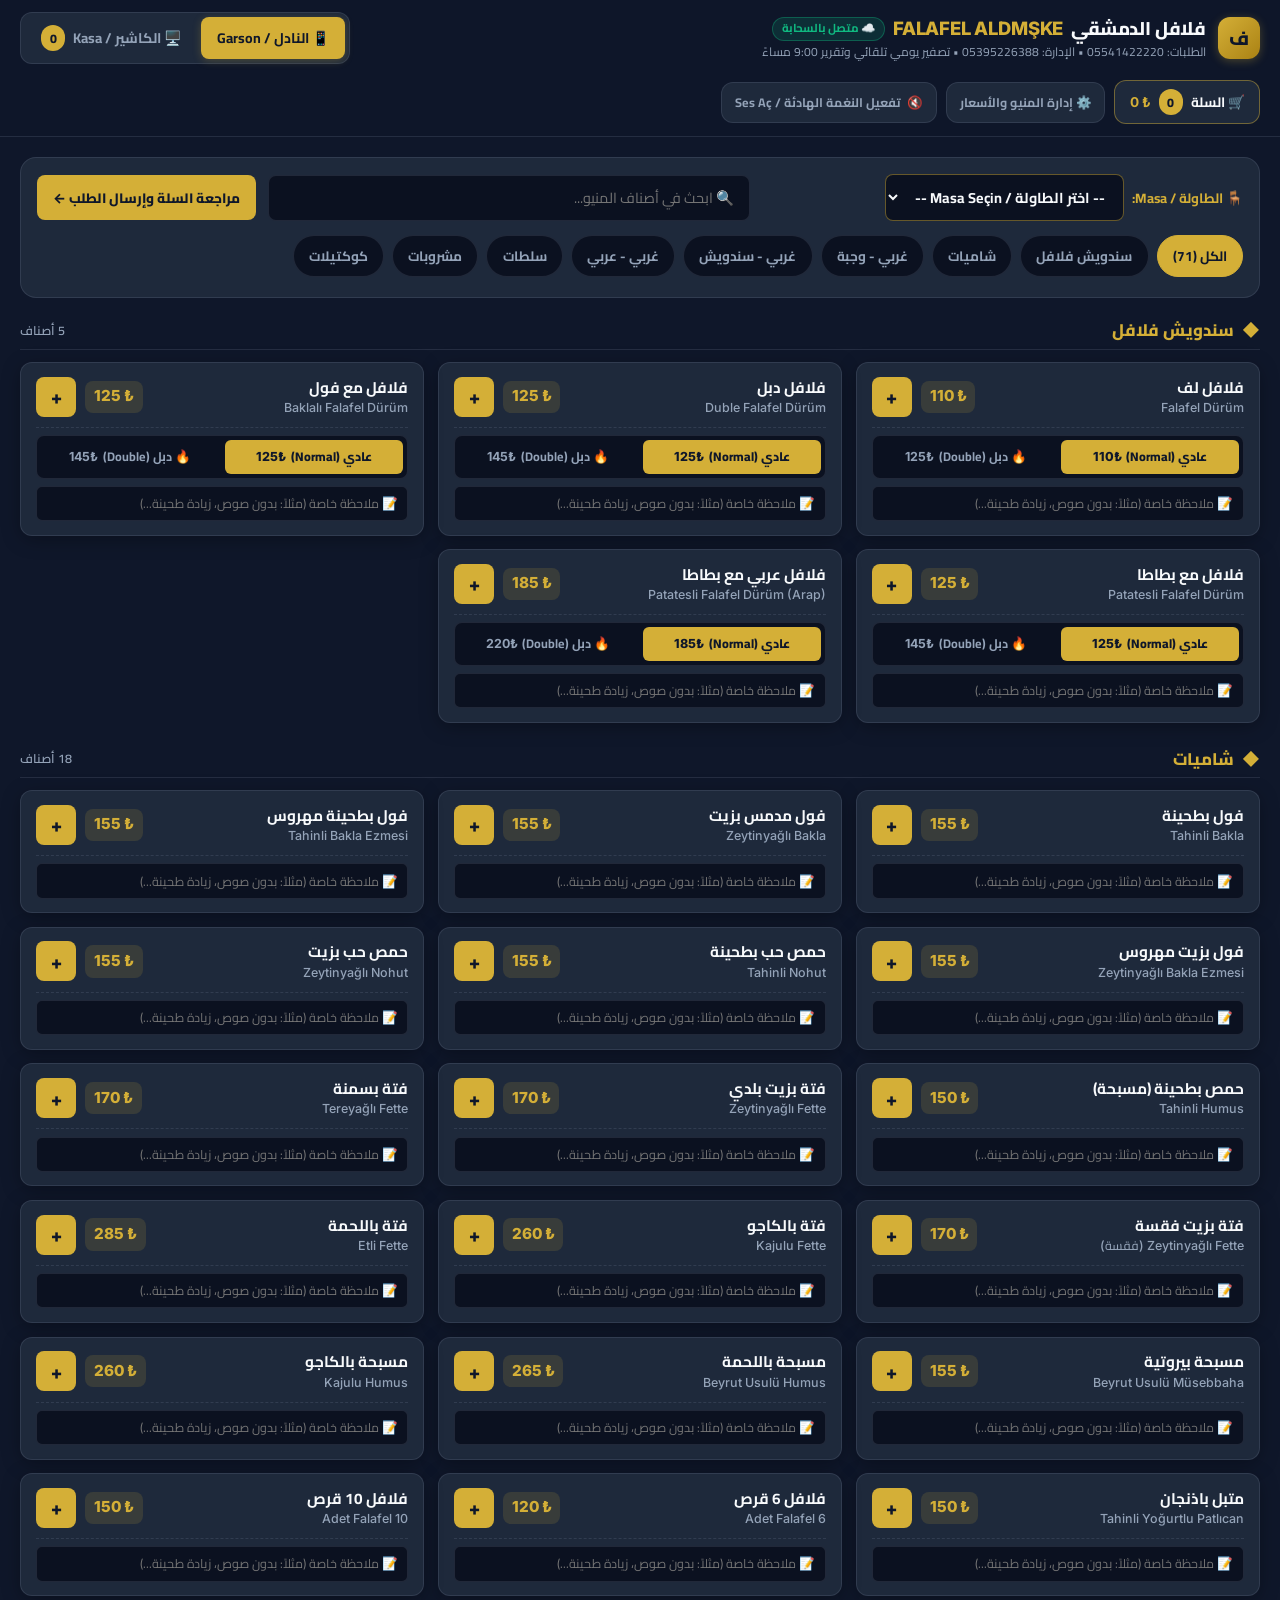
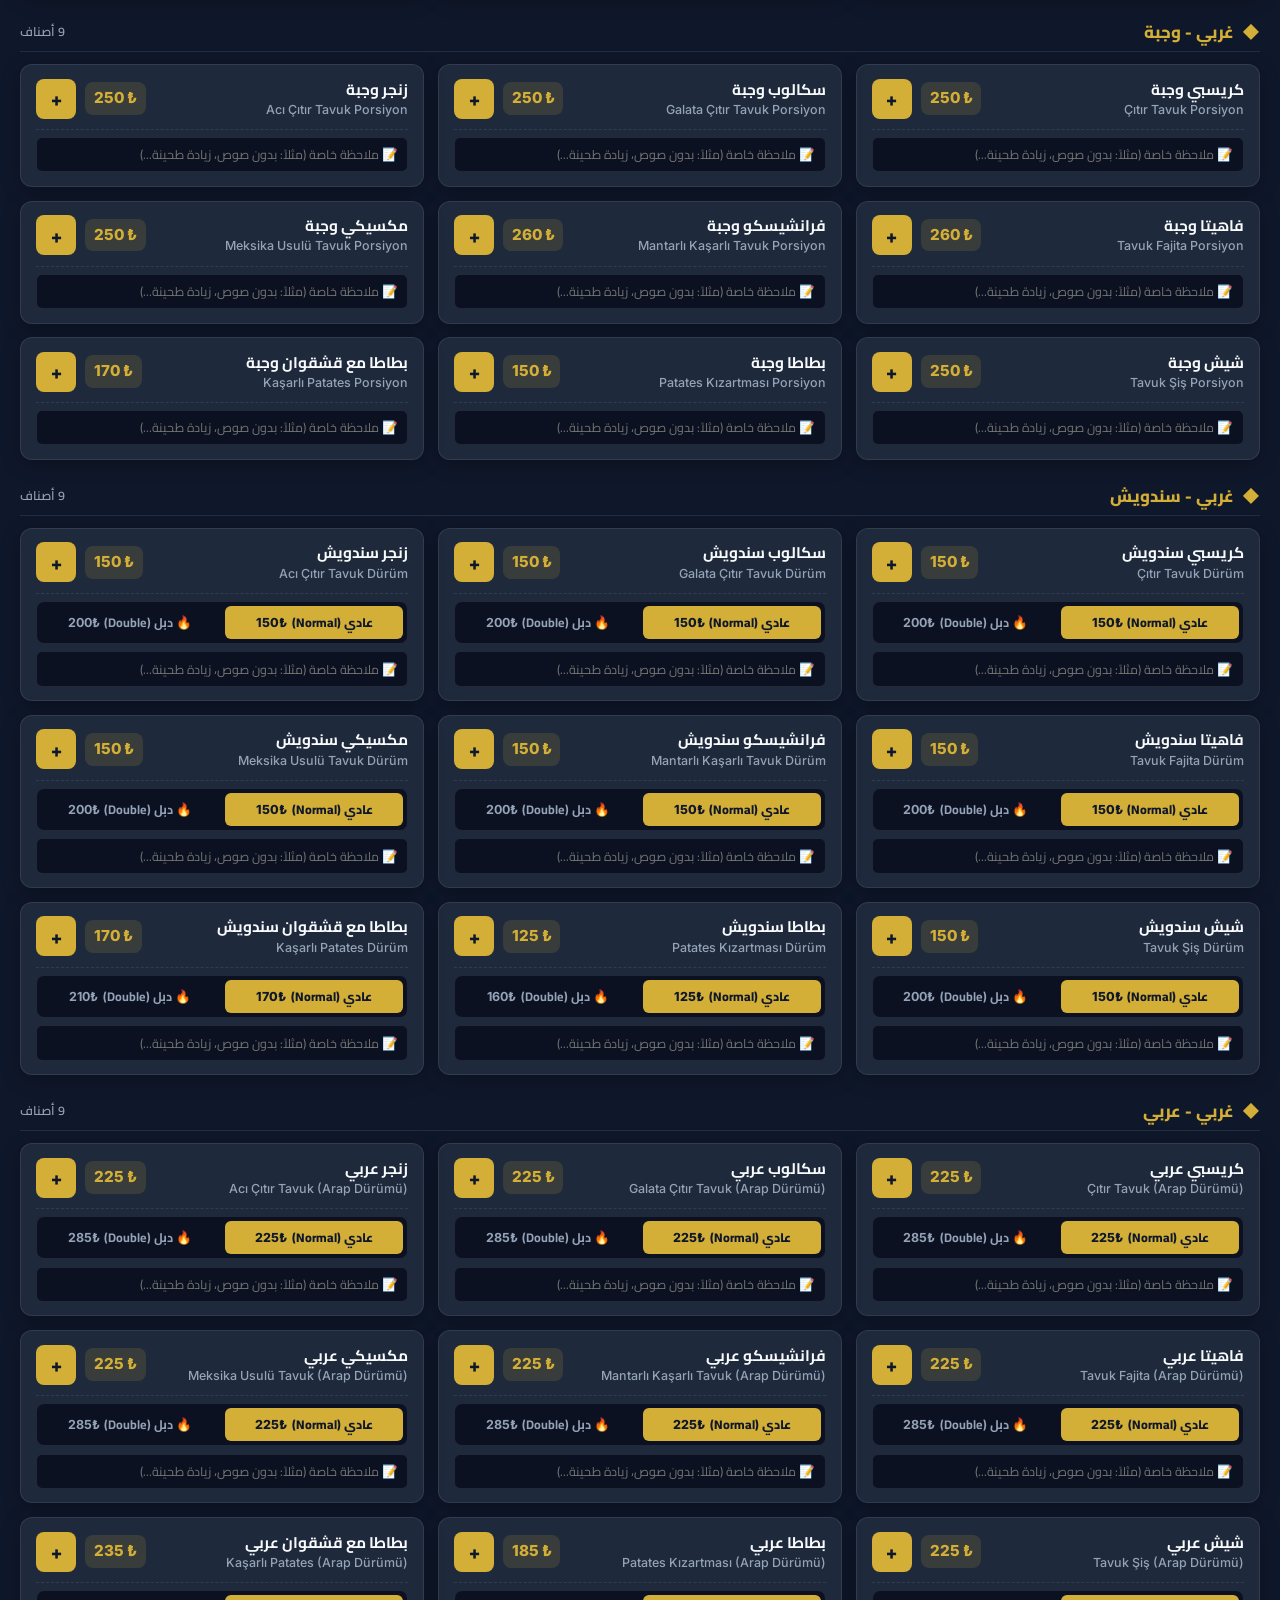
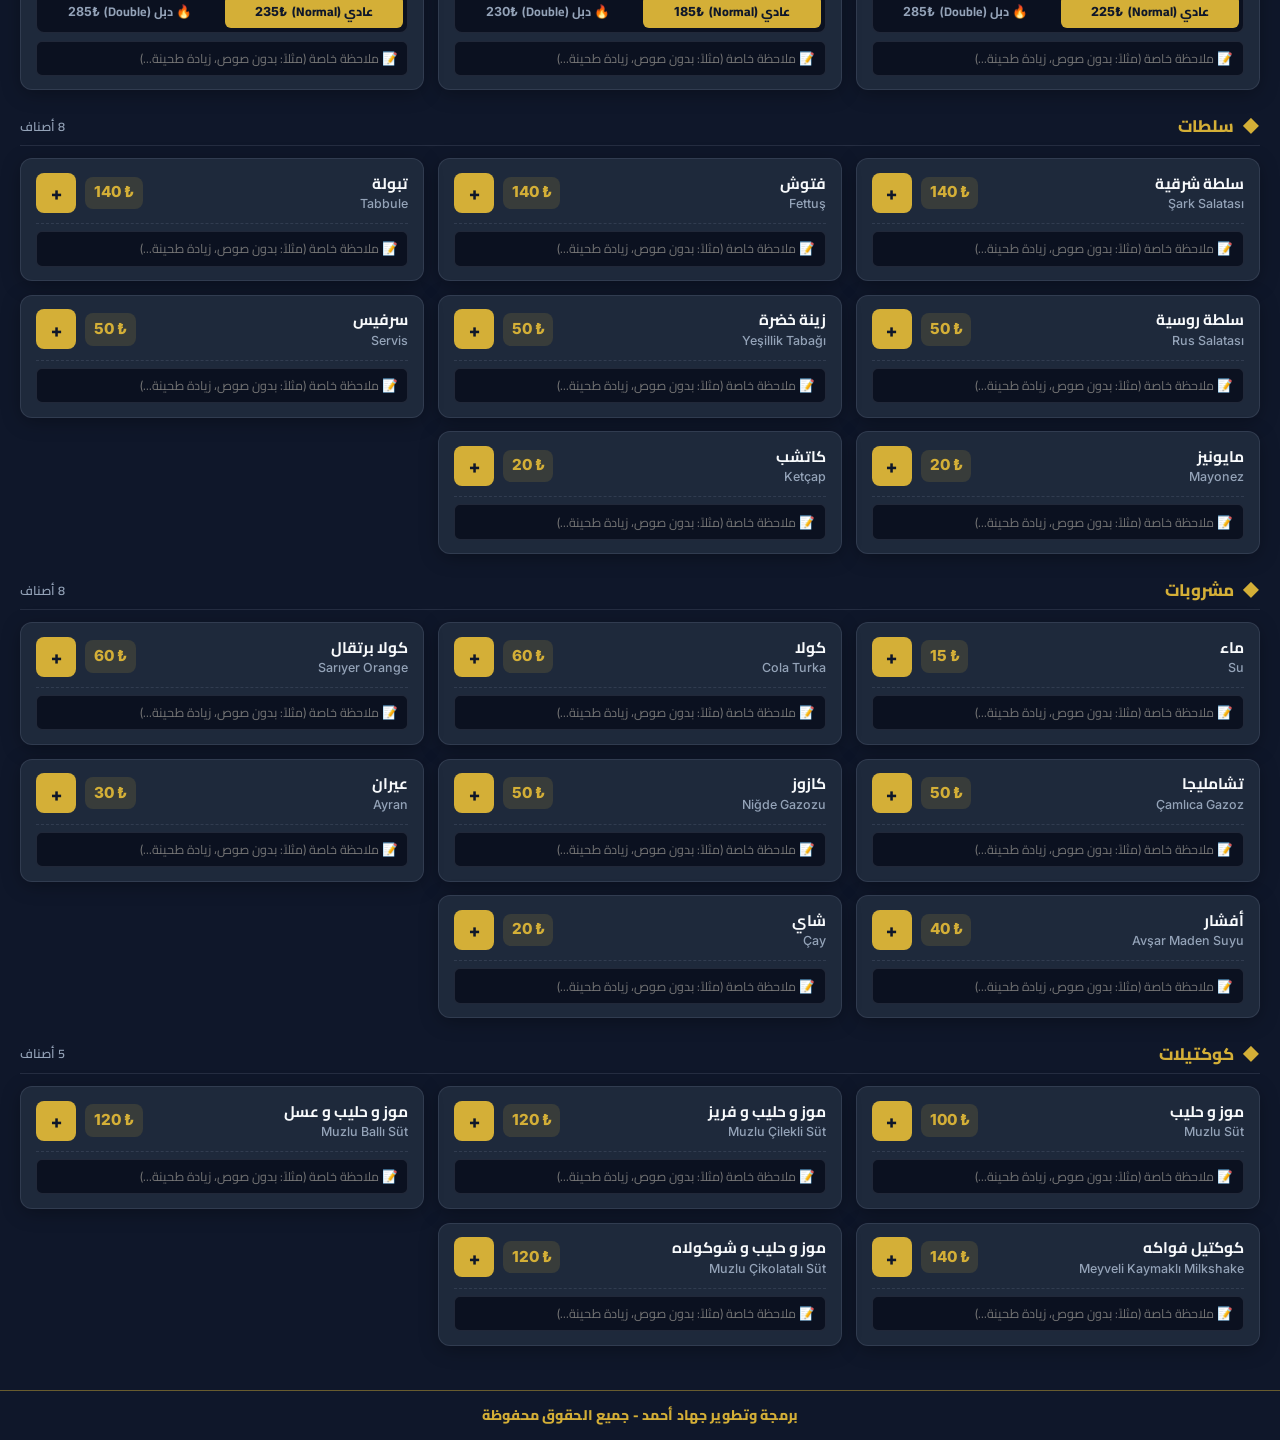
==== commit 8fb17a53: "Update index.html" ====
--- a/index.html
+++ b/index.html
@@ -7,8 +7,1760 @@
   <link rel="preconnect" href="https://fonts.googleapis.com">
   <link rel="preconnect" href="https://fonts.gstatic.com" crossorigin>
   <link href="https://fonts.googleapis.com/css2?family=Cairo:wght@500;600;700;800;900&family=Inter:wght@400;500;600;700;800;900&display=swap" rel="stylesheet">
-
-  <link rel="stylesheet" href="style.css" />
+  <style>
+/* ==========================================================================
+   GLOBAL DESIGN SYSTEM (Premium Dark Mode)
+   Strict adherence to requested CSS Custom Properties & Interaction tokens
+   ========================================================================== */
+:root {
+  --bg-main: #0F172A;
+  --bg-card: #1E293B;
+  --accent-gold: #D4AF37;
+  --text-main: #F8FAFC;
+  --text-muted: #94A3B8;
+  --danger: #EF4444;
+  --success: #10B981;
+
+  /* Derived surface & border tokens for depth and crisp contrast */
+  --bg-elevated: #26354D;
+  --bg-input: #0B1120;
+  --border-subtle: rgba(148, 163, 184, 0.16);
+  --border-gold: rgba(212, 175, 55, 0.45);
+  --accent-gold-hover: #E5C158;
+  --accent-gold-soft: rgba(212, 175, 55, 0.14);
+  --danger-soft: rgba(239, 68, 68, 0.15);
+  --success-soft: rgba(16, 185, 129, 0.15);
+  --warning: #F59E0B;
+  --warning-soft: rgba(245, 158, 11, 0.15);
+  --info: #3B82F6;
+  --info-soft: rgba(59, 130, 246, 0.15);
+  --radius-sm: 8px;
+  --radius-md: 12px;
+  --radius-lg: 16px;
+  --shadow-card: 0 4px 20px -2px rgba(0, 0, 0, 0.35);
+  --font-sans: 'Cairo', 'Inter', -apple-system, BlinkMacSystemFont, 'Segoe UI', Roboto, sans-serif;
+  --transition-fast: 150ms cubic-bezier(0.4, 0, 0.2, 1);
+
+  /* متغيرات الطباعة الحرارية المخصصة لطابعة ZJIANG POS-58 */
+  --print-paper-width: 58mm;
+  --print-content-width: 46mm;
+  --print-offset-x: 0mm;
+  --print-align-margin: 0 auto 0 0;
+}
+
+* {
+  box-sizing: border-box;
+  margin: 0;
+  padding: 0;
+  -webkit-tap-highlight-color: transparent;
+}
+
+html, body {
+  background-color: var(--bg-main);
+  color: var(--text-main);
+  font-family: var(--font-sans);
+  font-size: 16px;
+  line-height: 1.5;
+  min-height: 100vh;
+  overflow-x: hidden;
+  -webkit-font-smoothing: antialiased;
+  display: flex;
+  flex-direction: column;
+}
+
+.ltr-text {
+  direction: ltr;
+  unicode-bidi: embed;
+  font-family: 'Inter', var(--font-sans);
+}
+
+.rtl-text {
+  direction: rtl;
+  unicode-bidi: embed;
+  font-family: 'Cairo', var(--font-sans);
+}
+
+button, .interactive-card {
+  font-family: var(--font-sans);
+  cursor: pointer;
+  border: none;
+  outline: none;
+  transition: transform var(--transition-fast), opacity var(--transition-fast), background-color var(--transition-fast), border-color var(--transition-fast), box-shadow var(--transition-fast);
+  user-select: none;
+}
+
+button:active, .interactive-card:active {
+  transform: scale(0.98);
+  opacity: 0.9;
+}
+
+button:disabled {
+  opacity: 0.5;
+  cursor: not-allowed;
+  transform: none;
+}
+
+/* ==========================================================================
+   TOP NAVIGATION HEADER
+   ========================================================================== */
+.app-header {
+  position: sticky;
+  top: 0;
+  z-index: 100;
+  background: rgba(15, 23, 42, 0.94);
+  backdrop-filter: blur(12px);
+  border-bottom: 1px solid var(--border-subtle);
+  padding: 0.75rem 1.25rem;
+}
+
+.header-inner {
+  max-width: 1440px;
+  margin: 0 auto;
+  display: flex;
+  align-items: center;
+  justify-content: space-between;
+  gap: 1rem;
+  flex-wrap: wrap;
+}
+
+.brand-block {
+  display: flex;
+  align-items: center;
+  gap: 0.75rem;
+}
+
+.brand-crest {
+  width: 42px;
+  height: 42px;
+  border-radius: var(--radius-md);
+  background: linear-gradient(135deg, var(--accent-gold), #AA8214);
+  color: #0F172A;
+  font-weight: 800;
+  font-size: 1.2rem;
+  display: flex;
+  align-items: center;
+  justify-content: center;
+  box-shadow: 0 2px 10px rgba(212, 175, 55, 0.3);
+  flex-shrink: 0;
+}
+
+.brand-titles h1 {
+  font-size: 1.15rem;
+  font-weight: 800;
+  color: var(--text-main);
+  letter-spacing: -0.01em;
+  display: flex;
+  align-items: center;
+  gap: 0.5rem;
+  flex-wrap: wrap;
+}
+
+.brand-titles h1 span.gold-text {
+  color: var(--accent-gold);
+}
+
+.brand-subtitle {
+  font-size: 0.75rem;
+  color: var(--text-muted);
+  display: block;
+}
+
+.cloud-badge {
+  display: inline-flex;
+  align-items: center;
+  gap: 0.3rem;
+  background: var(--success-soft);
+  color: var(--success);
+  border: 1px solid rgba(16, 185, 129, 0.35);
+  padding: 0.15rem 0.55rem;
+  border-radius: 999px;
+  font-size: 0.72rem;
+  font-weight: 700;
+}
+
+.role-switcher {
+  display: flex;
+  align-items: center;
+  background: var(--bg-card);
+  padding: 0.25rem;
+  border-radius: var(--radius-md);
+  border: 1px solid var(--border-subtle);
+  gap: 0.25rem;
+}
+
+.role-tab {
+  padding: 0.5rem 1rem;
+  border-radius: var(--radius-sm);
+  background: transparent;
+  color: var(--text-muted);
+  font-weight: 700;
+  font-size: 0.875rem;
+  display: flex;
+  align-items: center;
+  gap: 0.5rem;
+}
+
+.role-tab.active {
+  background: var(--accent-gold);
+  color: #0F172A;
+  box-shadow: 0 2px 8px rgba(212, 175, 55, 0.25);
+}
+
+.header-actions {
+  display: flex;
+  align-items: center;
+  gap: 0.55rem;
+  flex-wrap: wrap;
+}
+
+.btn-cart-toggle {
+  background: var(--bg-card);
+  color: var(--text-main);
+  border: 1px solid var(--border-gold);
+  padding: 0.5rem 0.9rem;
+  border-radius: var(--radius-md);
+  font-weight: 700;
+  font-size: 0.85rem;
+  display: flex;
+  align-items: center;
+  gap: 0.5rem;
+}
+
+.btn-cart-toggle:hover {
+  background: var(--bg-elevated);
+}
+
+.cart-count-badge {
+  background: var(--accent-gold);
+  color: #0F172A;
+  font-weight: 800;
+  font-size: 0.78rem;
+  padding: 0.1rem 0.5rem;
+  border-radius: 999px;
+  min-width: 24px;
+  text-align: center;
+}
+
+.btn-audio-unlock {
+  background: var(--bg-card);
+  color: var(--text-muted);
+  border: 1px solid var(--border-subtle);
+  padding: 0.5rem 0.8rem;
+  border-radius: var(--radius-md);
+  font-size: 0.78rem;
+  font-weight: 700;
+  display: flex;
+  align-items: center;
+  gap: 0.4rem;
+}
+
+.btn-audio-unlock.unlocked {
+  border-color: rgba(16, 185, 129, 0.5);
+  color: var(--success);
+  background: var(--success-soft);
+}
+
+.btn-audio-unlock.ringing-active {
+  background: var(--info-soft);
+  color: #93C5FD;
+  border-color: var(--info);
+  animation: pulseSoftBtn 1.5s infinite alternate;
+}
+
+@keyframes pulseSoftBtn {
+  from { transform: scale(1); box-shadow: 0 0 0 0 rgba(59, 130, 246, 0.4); }
+  to { transform: scale(1.03); box-shadow: 0 0 12px 2px rgba(59, 130, 246, 0.35); }
+}
+
+/* ==========================================================================
+   MAIN SPA CONTAINER & VIEW ROUTING
+   ========================================================================== */
+.app-container {
+  max-width: 1440px;
+  width: 100%;
+  margin: 0 auto;
+  padding: 1.25rem;
+  flex: 1;
+}
+
+.spa-view {
+  display: none;
+}
+
+.spa-view.active-view {
+  display: block;
+  animation: fadeInView 180ms ease-out;
+}
+
+@keyframes fadeInView {
+  from { opacity: 0; transform: translateY(4px); }
+  to { opacity: 1; transform: translateY(0); }
+}
+
+/* ==========================================================================
+   WAITER UI & ACTIVE TABLE ORDERS ADDITION / DELETE BAR
+   ========================================================================== */
+.waiter-top-controls {
+  display: flex;
+  flex-direction: column;
+  gap: 0.85rem;
+  margin-bottom: 1.25rem;
+  background: var(--bg-card);
+  padding: 1rem;
+  border-radius: var(--radius-lg);
+  border: 1px solid var(--border-subtle);
+}
+
+.waiter-bar-row {
+  display: flex;
+  align-items: center;
+  justify-content: space-between;
+  gap: 0.75rem;
+  flex-wrap: wrap;
+}
+
+.quick-table-bar {
+  display: flex;
+  align-items: center;
+  gap: 0.5rem;
+  flex-wrap: wrap;
+  flex: 1;
+}
+
+.quick-table-label {
+  font-size: 0.85rem;
+  font-weight: 700;
+  color: var(--accent-gold);
+  white-space: nowrap;
+}
+
+.table-select-input {
+  background: var(--bg-input);
+  color: var(--text-main);
+  border: 1px solid var(--border-gold);
+  border-radius: var(--radius-sm);
+  padding: 0.5rem 0.85rem;
+  font-family: var(--font-sans);
+  font-size: 0.9rem;
+  font-weight: 700;
+  min-width: 190px;
+  cursor: pointer;
+}
+
+.table-select-input:focus {
+  outline: 2px solid var(--accent-gold);
+}
+
+.search-input-wrap {
+  position: relative;
+  flex: 1;
+  min-width: 220px;
+}
+
+.search-input {
+  width: 100%;
+  background: var(--bg-input);
+  color: var(--text-main);
+  border: 1px solid var(--border-subtle);
+  border-radius: var(--radius-sm);
+  padding: 0.55rem 0.9rem;
+  font-family: var(--font-sans);
+  font-size: 0.9rem;
+}
+
+.search-input:focus {
+  border-color: var(--accent-gold);
+  outline: none;
+}
+
+.active-tables-strip {
+  background: var(--bg-input);
+  border: 1px solid var(--border-gold);
+  border-radius: var(--radius-md);
+  padding: 0.75rem 0.95rem;
+  display: flex;
+  flex-direction: column;
+  gap: 0.6rem;
+}
+
+.active-tables-header {
+  display: flex;
+  align-items: center;
+  justify-content: space-between;
+  gap: 0.5rem;
+  flex-wrap: wrap;
+  font-size: 0.85rem;
+  font-weight: 800;
+  color: var(--accent-gold);
+}
+
+.active-tables-list {
+  display: flex;
+  align-items: center;
+  gap: 0.6rem;
+  overflow-x: auto;
+  padding-bottom: 0.25rem;
+}
+
+.active-table-chip {
+  background: var(--bg-card);
+  border: 1px solid var(--border-subtle);
+  border-radius: var(--radius-sm);
+  padding: 0.5rem 0.8rem;
+  display: flex;
+  align-items: center;
+  gap: 0.65rem;
+  flex-shrink: 0;
+  font-size: 0.82rem;
+}
+
+.active-table-chip.selected-for-append {
+  border-color: var(--success);
+  background: var(--success-soft);
+}
+
+.btn-append-table {
+  background: var(--accent-gold);
+  color: #0F172A;
+  font-weight: 800;
+  font-size: 0.76rem;
+  padding: 0.32rem 0.65rem;
+  border-radius: 6px;
+  display: inline-flex;
+  align-items: center;
+  gap: 0.25rem;
+}
+
+.btn-append-table.active-mode {
+  background: var(--success);
+  color: #0F172A;
+}
+
+.btn-waiter-delete-order {
+  background: var(--danger-soft);
+  color: var(--danger);
+  border: 1px solid rgba(239, 68, 68, 0.4);
+  font-weight: 800;
+  font-size: 0.75rem;
+  padding: 0.32rem 0.6rem;
+  border-radius: 6px;
+  display: inline-flex;
+  align-items: center;
+  gap: 0.25rem;
+}
+
+.btn-waiter-delete-order:hover {
+  background: var(--danger);
+  color: #FFF;
+}
+
+.append-mode-banner {
+  background: linear-gradient(90deg, rgba(16, 185, 129, 0.2), rgba(212, 175, 55, 0.15));
+  border: 2px solid var(--success);
+  border-radius: var(--radius-md);
+  padding: 0.75rem 1rem;
+  display: flex;
+  align-items: center;
+  justify-content: space-between;
+  gap: 0.75rem;
+  flex-wrap: wrap;
+}
+
+.append-mode-info {
+  display: flex;
+  align-items: center;
+  gap: 0.6rem;
+  flex-wrap: wrap;
+  font-weight: 800;
+  font-size: 0.9rem;
+  color: var(--text-main);
+}
+
+.category-pills {
+  display: flex;
+  align-items: center;
+  gap: 0.5rem;
+  overflow-x: auto;
+  padding-bottom: 0.25rem;
+  scrollbar-width: thin;
+}
+
+.category-pill {
+  background: var(--bg-input);
+  color: var(--text-muted);
+  border: 1px solid var(--border-subtle);
+  padding: 0.45rem 0.95rem;
+  border-radius: 999px;
+  font-size: 0.85rem;
+  font-weight: 700;
+  white-space: nowrap;
+  flex-shrink: 0;
+}
+
+.category-pill.active {
+  background: var(--accent-gold);
+  color: #0F172A;
+  border-color: var(--accent-gold);
+}
+
+.category-section {
+  margin-bottom: 1.5rem;
+}
+
+.category-header {
+  display: flex;
+  align-items: center;
+  justify-content: space-between;
+  margin-bottom: 0.75rem;
+  padding-bottom: 0.35rem;
+  border-bottom: 1px solid var(--border-subtle);
+}
+
+.category-title {
+  font-size: 1.05rem;
+  font-weight: 800;
+  color: var(--accent-gold);
+  display: flex;
+  align-items: center;
+  gap: 0.5rem;
+}
+
+.category-count {
+  font-size: 0.78rem;
+  color: var(--text-muted);
+  font-weight: 600;
+}
+
+.menu-grid {
+  display: grid;
+  grid-template-columns: repeat(auto-fill, minmax(300px, 1fr));
+  gap: 0.85rem;
+  align-items: start;
+}
+
+.menu-card {
+  background: var(--bg-card);
+  border: 1px solid var(--border-subtle);
+  border-radius: var(--radius-md);
+  padding: 0.85rem 0.95rem;
+  display: flex;
+  flex-direction: column;
+  gap: 0.65rem;
+  box-shadow: var(--shadow-card);
+  position: relative;
+  height: max-content;
+  transition: transform var(--transition-fast), opacity var(--transition-fast), border-color var(--transition-fast);
+}
+
+.menu-card:hover {
+  border-color: var(--border-gold);
+}
+
+.menu-card.in-cart {
+  border-color: var(--accent-gold);
+  background: linear-gradient(90deg, rgba(212, 175, 55, 0.08), var(--bg-card));
+}
+
+.menu-card-top-row {
+  display: flex;
+  align-items: center;
+  justify-content: space-between;
+  gap: 0.75rem;
+  width: 100%;
+}
+
+.menu-card-names {
+  display: flex;
+  flex-direction: column;
+  gap: 0.15rem;
+  min-width: 0;
+  flex: 1;
+}
+
+.menu-name-ar {
+  font-size: 0.96rem;
+  font-weight: 700;
+  color: var(--text-main);
+  line-height: 1.3;
+  word-break: break-word;
+}
+
+.menu-name-tr {
+  font-size: 0.78rem;
+  font-weight: 500;
+  color: var(--text-muted);
+  font-family: 'Inter', var(--font-sans);
+  line-height: 1.25;
+}
+
+.menu-card-right {
+  display: flex;
+  align-items: center;
+  gap: 0.55rem;
+  flex-shrink: 0;
+}
+
+.menu-price-tag {
+  font-family: 'Inter', var(--font-sans);
+  font-weight: 800;
+  font-size: 0.95rem;
+  color: var(--accent-gold);
+  background: var(--accent-gold-soft);
+  padding: 0.3rem 0.55rem;
+  border-radius: var(--radius-sm);
+  white-space: nowrap;
+  direction: ltr;
+}
+
+.btn-add-item {
+  width: 40px;
+  height: 40px;
+  border-radius: var(--radius-sm);
+  background: var(--accent-gold);
+  color: #0F172A;
+  font-size: 1.25rem;
+  font-weight: 800;
+  display: flex;
+  align-items: center;
+  justify-content: center;
+  flex-shrink: 0;
+  position: relative;
+}
+
+.btn-add-item:hover {
+  background: var(--accent-gold-hover);
+}
+
+.item-qty-indicator {
+  position: absolute;
+  top: -6px;
+  left: -6px;
+  background: var(--success);
+  color: #0F172A;
+  font-size: 0.7rem;
+  font-weight: 800;
+  width: 20px;
+  height: 20px;
+  border-radius: 50%;
+  display: flex;
+  align-items: center;
+  justify-content: center;
+  border: 2px solid var(--bg-card);
+}
+
+/* ==========================================================================
+   SANDWICH SIZE OPTIONS (NORMAL / DOUBLE) & ITEM SPECIAL NOTES
+   ========================================================================== */
+.menu-card-options-row {
+  display: flex;
+  flex-direction: column;
+  gap: 0.45rem;
+  width: 100%;
+  padding-top: 0.45rem;
+  border-top: 1px dashed var(--border-subtle);
+}
+
+.size-selector-group {
+  display: grid;
+  grid-template-columns: 1fr 1fr;
+  gap: 0.4rem;
+  background: var(--bg-input);
+  padding: 0.25rem;
+  border-radius: var(--radius-sm);
+  border: 1px solid var(--border-subtle);
+}
+
+.btn-size-option {
+  padding: 0.32rem 0.5rem;
+  border-radius: 6px;
+  background: transparent;
+  color: var(--text-muted);
+  font-size: 0.78rem;
+  font-weight: 700;
+  display: flex;
+  align-items: center;
+  justify-content: center;
+  gap: 0.3rem;
+}
+
+.btn-size-option.active {
+  background: var(--accent-gold);
+  color: #0F172A;
+  font-weight: 800;
+}
+
+.item-note-inline-wrap {
+  display: flex;
+  align-items: center;
+  gap: 0.35rem;
+  width: 100%;
+}
+
+.item-note-input {
+  flex: 1;
+  background: var(--bg-input);
+  color: var(--text-main);
+  border: 1px solid var(--border-subtle);
+  border-radius: 6px;
+  padding: 0.32rem 0.6rem;
+  font-family: var(--font-sans);
+  font-size: 0.78rem;
+}
+
+.item-note-input:focus {
+  border-color: var(--accent-gold);
+  outline: none;
+}
+
+.item-size-badge {
+  display: inline-flex;
+  align-items: center;
+  padding: 0.1rem 0.45rem;
+  border-radius: 5px;
+  font-size: 0.72rem;
+  font-weight: 800;
+  margin-right: 0.35rem;
+}
+
+.item-size-badge.size-double {
+  background: rgba(245, 158, 11, 0.2);
+  color: #FCD34D;
+  border: 1px solid rgba(245, 158, 11, 0.45);
+}
+
+.item-size-badge.size-normal {
+  background: rgba(59, 130, 246, 0.15);
+  color: #93C5FD;
+  border: 1px solid rgba(59, 130, 246, 0.35);
+}
+
+.order-item-note-box {
+  margin-top: 0.2rem;
+  background: rgba(245, 158, 11, 0.14);
+  color: #FDE68A;
+  border-right: 3px solid var(--warning);
+  padding: 0.2rem 0.5rem;
+  border-radius: 4px;
+  font-size: 0.76rem;
+  font-weight: 700;
+}
+
+/* ==========================================================================
+   CART VIEW
+   ========================================================================== */
+.cart-fullscreen-wrapper {
+  max-width: 780px;
+  margin: 0 auto;
+  background: var(--bg-card);
+  border: 1px solid var(--border-subtle);
+  border-radius: var(--radius-lg);
+  padding: 1.25rem;
+  box-shadow: var(--shadow-card);
+}
+
+.cart-view-header {
+  display: flex;
+  align-items: center;
+  justify-content: space-between;
+  gap: 1rem;
+  padding-bottom: 1rem;
+  margin-bottom: 1rem;
+  border-bottom: 1px solid var(--border-subtle);
+  flex-wrap: wrap;
+}
+
+.cart-view-title {
+  font-size: 1.25rem;
+  font-weight: 800;
+  color: var(--text-main);
+  display: flex;
+  align-items: center;
+  gap: 0.5rem;
+}
+
+.btn-back-menu {
+  background: var(--bg-elevated);
+  color: var(--text-main);
+  border: 1px solid var(--border-subtle);
+  padding: 0.5rem 0.95rem;
+  border-radius: var(--radius-sm);
+  font-weight: 700;
+  font-size: 0.85rem;
+  display: flex;
+  align-items: center;
+  gap: 0.4rem;
+}
+
+.cart-table-requirement-box {
+  background: var(--bg-input);
+  border: 1px solid var(--border-gold);
+  border-radius: var(--radius-md);
+  padding: 0.9rem 1rem;
+  margin-bottom: 1rem;
+  display: flex;
+  align-items: center;
+  justify-content: space-between;
+  gap: 1rem;
+  flex-wrap: wrap;
+}
+
+.cart-table-requirement-box.error-highlight {
+  border-color: var(--danger);
+  background: var(--danger-soft);
+  animation: shakeError 300ms ease-in-out;
+}
+
+@keyframes shakeError {
+  0%, 100% { transform: translateX(0); }
+  25% { transform: translateX(-5px); }
+  75% { transform: translateX(5px); }
+}
+
+.existing-order-merge-box {
+  background: rgba(16, 185, 129, 0.1);
+  border: 1px solid var(--success);
+  border-radius: var(--radius-md);
+  padding: 0.9rem 1rem;
+  margin-bottom: 1rem;
+  display: flex;
+  flex-direction: column;
+  gap: 0.5rem;
+}
+
+.cart-items-list {
+  display: flex;
+  flex-direction: column;
+  gap: 0.65rem;
+  margin-bottom: 1.25rem;
+}
+
+.cart-item-row {
+  background: var(--bg-input);
+  border: 1px solid var(--border-subtle);
+  border-radius: var(--radius-md);
+  padding: 0.75rem 0.95rem;
+  display: flex;
+  flex-direction: column;
+  gap: 0.55rem;
+}
+
+.cart-item-main-line {
+  display: flex;
+  align-items: center;
+  justify-content: space-between;
+  gap: 0.75rem;
+  flex-wrap: wrap;
+}
+
+.cart-item-info {
+  flex: 1;
+  min-width: 150px;
+}
+
+.cart-item-title-ar {
+  font-weight: 700;
+  font-size: 0.95rem;
+  color: var(--text-main);
+}
+
+.cart-item-title-tr {
+  font-size: 0.78rem;
+  color: var(--text-muted);
+  font-family: 'Inter', var(--font-sans);
+}
+
+.cart-item-controls {
+  display: flex;
+  align-items: center;
+  gap: 0.85rem;
+}
+
+.qty-stepper {
+  display: flex;
+  align-items: center;
+  gap: 0.45rem;
+  background: var(--bg-card);
+  padding: 0.2rem;
+  border-radius: var(--radius-sm);
+  border: 1px solid var(--border-subtle);
+}
+
+.btn-qty {
+  width: 32px;
+  height: 32px;
+  border-radius: 6px;
+  background: var(--bg-elevated);
+  color: var(--text-main);
+  font-weight: 800;
+  font-size: 1rem;
+  display: flex;
+  align-items: center;
+  justify-content: center;
+}
+
+.btn-qty:hover {
+  background: var(--accent-gold);
+  color: #0F172A;
+}
+
+.qty-value {
+  font-family: 'Inter', var(--font-sans);
+  font-weight: 800;
+  font-size: 0.95rem;
+  min-width: 26px;
+  text-align: center;
+}
+
+.cart-item-price {
+  font-family: 'Inter', var(--font-sans);
+  font-weight: 800;
+  font-size: 0.95rem;
+  color: var(--accent-gold);
+  min-width: 75px;
+  text-align: left;
+  direction: ltr;
+}
+
+.btn-trash {
+  width: 36px;
+  height: 36px;
+  border-radius: var(--radius-sm);
+  background: var(--danger-soft);
+  color: var(--danger);
+  display: flex;
+  align-items: center;
+  justify-content: center;
+  border: 1px solid rgba(239, 68, 68, 0.3);
+}
+
+.btn-trash:hover {
+  background: var(--danger);
+  color: #fff;
+}
+
+.cart-empty-state {
+  text-align: center;
+  padding: 2.5rem 1rem;
+  color: var(--text-muted);
+}
+
+.cart-summary-footer {
+  border-top: 1px solid var(--border-subtle);
+  padding-top: 1rem;
+  display: flex;
+  flex-direction: column;
+  gap: 0.9rem;
+}
+
+.cart-total-row {
+  display: flex;
+  align-items: center;
+  justify-content: space-between;
+  font-size: 1.2rem;
+  font-weight: 800;
+}
+
+.cart-total-amount {
+  color: var(--accent-gold);
+  font-family: 'Inter', var(--font-sans);
+  font-size: 1.45rem;
+  direction: ltr;
+}
+
+.cart-footer-actions {
+  display: flex;
+  gap: 0.75rem;
+  flex-wrap: wrap;
+}
+
+.btn-submit-order {
+  flex: 2;
+  background: var(--success);
+  color: #0F172A;
+  font-weight: 800;
+  font-size: 1rem;
+  padding: 0.85rem 1.25rem;
+  border-radius: var(--radius-md);
+  display: flex;
+  align-items: center;
+  justify-content: center;
+  gap: 0.5rem;
+  min-width: 200px;
+}
+
+.btn-append-order-main {
+  flex: 2;
+  background: var(--accent-gold);
+  color: #0F172A;
+  font-weight: 900;
+  font-size: 1rem;
+  padding: 0.85rem 1.25rem;
+  border-radius: var(--radius-md);
+  display: flex;
+  align-items: center;
+  justify-content: center;
+  gap: 0.5rem;
+  min-width: 220px;
+  box-shadow: 0 4px 14px rgba(212, 175, 55, 0.35);
+}
+
+.btn-clear-cart {
+  flex: 1;
+  background: var(--danger-soft);
+  color: var(--danger);
+  border: 1px solid rgba(239, 68, 68, 0.35);
+  font-weight: 700;
+  font-size: 0.9rem;
+  padding: 0.85rem 1rem;
+  border-radius: var(--radius-md);
+  min-width: 110px;
+}
+
+/* ==========================================================================
+   CASHIER DASHBOARD
+   ========================================================================== */
+.cashier-toolbar {
+  background: var(--bg-card);
+  border: 1px solid var(--border-subtle);
+  border-radius: var(--radius-lg);
+  padding: 1rem 1.25rem;
+  margin-bottom: 1.25rem;
+  display: flex;
+  align-items: center;
+  justify-content: space-between;
+  gap: 1rem;
+  flex-wrap: wrap;
+}
+
+.cashier-stats-strip {
+  display: flex;
+  align-items: center;
+  gap: 1rem;
+  flex-wrap: wrap;
+}
+
+.stat-pill {
+  display: flex;
+  flex-direction: column;
+  background: var(--bg-input);
+  padding: 0.5rem 0.9rem;
+  border-radius: var(--radius-sm);
+  border: 1px solid var(--border-subtle);
+  min-width: 125px;
+}
+
+.stat-pill-label {
+  font-size: 0.75rem;
+  color: var(--text-muted);
+}
+
+.stat-pill-value {
+  font-size: 1.1rem;
+  font-weight: 800;
+  color: var(--accent-gold);
+  font-family: 'Inter', var(--font-sans);
+  direction: ltr;
+  text-align: right;
+}
+
+.cashier-action-buttons {
+  display: flex;
+  align-items: center;
+  gap: 0.65rem;
+  flex-wrap: wrap;
+}
+
+.btn-gold {
+  background: var(--accent-gold);
+  color: #0F172A;
+  font-weight: 800;
+  font-size: 0.85rem;
+  padding: 0.6rem 1rem;
+  border-radius: var(--radius-sm);
+  display: inline-flex;
+  align-items: center;
+  justify-content: center;
+  gap: 0.45rem;
+}
+
+.btn-secondary {
+  background: var(--bg-elevated);
+  color: var(--text-main);
+  border: 1px solid var(--border-subtle);
+  font-weight: 700;
+  font-size: 0.85rem;
+  padding: 0.6rem 1rem;
+  border-radius: var(--radius-sm);
+  display: inline-flex;
+  align-items: center;
+  justify-content: center;
+  gap: 0.45rem;
+}
+
+.kanban-board {
+  display: grid;
+  grid-template-columns: repeat(3, 1fr);
+  gap: 1.1rem;
+  align-items: start;
+}
+
+@media (max-width: 1024px) {
+  .kanban-board {
+    grid-template-columns: 1fr;
+  }
+}
+
+.kanban-column {
+  background: var(--bg-card);
+  border: 1px solid var(--border-subtle);
+  border-radius: var(--radius-lg);
+  padding: 1rem;
+  min-height: 480px;
+  display: flex;
+  flex-direction: column;
+  gap: 0.85rem;
+}
+
+.kanban-col-header {
+  display: flex;
+  align-items: center;
+  justify-content: space-between;
+  padding-bottom: 0.75rem;
+  border-bottom: 2px solid var(--border-subtle);
+}
+
+.kanban-col-new .kanban-col-header { border-bottom-color: var(--danger); }
+.kanban-col-preparing .kanban-col-header { border-bottom-color: var(--accent-gold); }
+.kanban-col-completed .kanban-col-header { border-bottom-color: var(--success); }
+
+.kanban-col-title {
+  font-size: 1rem;
+  font-weight: 800;
+  display: flex;
+  align-items: center;
+  gap: 0.5rem;
+}
+
+.kanban-col-count {
+  font-family: 'Inter', var(--font-sans);
+  font-size: 0.8rem;
+  font-weight: 800;
+  padding: 0.15rem 0.6rem;
+  border-radius: 999px;
+  background: var(--bg-input);
+  color: var(--text-main);
+}
+
+.kanban-cards-list {
+  display: flex;
+  flex-direction: column;
+  gap: 0.85rem;
+}
+
+.order-card {
+  background: var(--bg-input);
+  border: 1px solid var(--border-subtle);
+  border-radius: var(--radius-md);
+  padding: 0.95rem;
+  display: flex;
+  flex-direction: column;
+  gap: 0.75rem;
+  box-shadow: var(--shadow-card);
+}
+
+@keyframes newOrderPulse {
+  0% { box-shadow: 0 0 0 0 rgba(212, 175, 55, 0.55); border-color: var(--accent-gold); }
+  50% { box-shadow: 0 0 0 8px rgba(212, 175, 55, 0); border-color: var(--info); }
+  100% { box-shadow: 0 0 0 0 rgba(212, 175, 55, 0); border-color: var(--accent-gold); }
+}
+
+.order-card.pulse-new {
+  animation: newOrderPulse 1.8s ease-in-out infinite;
+  border-color: var(--accent-gold);
+}
+
+.order-card-top {
+  display: flex;
+  align-items: center;
+  justify-content: space-between;
+  gap: 0.5rem;
+  border-bottom: 1px dashed var(--border-subtle);
+  padding-bottom: 0.55rem;
+  flex-wrap: wrap;
+}
+
+.order-id-badge {
+  font-family: 'Inter', var(--font-sans);
+  font-weight: 800;
+  font-size: 0.9rem;
+  color: var(--accent-gold);
+  direction: ltr;
+}
+
+.order-table-badge {
+  background: var(--accent-gold-soft);
+  color: var(--accent-gold);
+  border: 1px solid var(--border-gold);
+  padding: 0.2rem 0.6rem;
+  border-radius: 6px;
+  font-weight: 800;
+  font-size: 0.8rem;
+}
+
+.order-modified-badge {
+  background: var(--danger-soft);
+  color: #FCA5A5;
+  border: 1px solid var(--danger);
+  padding: 0.15rem 0.5rem;
+  border-radius: 6px;
+  font-size: 0.72rem;
+  font-weight: 800;
+}
+
+.order-time {
+  font-family: 'Inter', var(--font-sans);
+  font-size: 0.75rem;
+  color: var(--text-muted);
+  direction: ltr;
+}
+
+.order-items-mini-list {
+  display: flex;
+  flex-direction: column;
+  gap: 0.45rem;
+  font-size: 0.85rem;
+}
+
+.order-item-line {
+  display: flex;
+  flex-direction: column;
+  gap: 0.15rem;
+  padding-bottom: 0.3rem;
+  border-bottom: 1px dotted rgba(148, 163, 184, 0.12);
+}
+
+.order-item-line-top {
+  display: flex;
+  align-items: baseline;
+  justify-content: space-between;
+  gap: 0.5rem;
+}
+
+.order-item-qty {
+  font-family: 'Inter', var(--font-sans);
+  font-weight: 800;
+  color: var(--accent-gold);
+  margin-left: 0.35rem;
+}
+
+.added-qty-tag {
+  background: rgba(16, 185, 129, 0.2);
+  color: var(--success);
+  border: 1px solid rgba(16, 185, 129, 0.45);
+  border-radius: 4px;
+  padding: 0.05rem 0.35rem;
+  font-size: 0.7rem;
+  font-weight: 800;
+  margin-right: 0.3rem;
+}
+
+.order-item-line-price {
+  font-family: 'Inter', var(--font-sans);
+  font-weight: 700;
+  color: var(--text-muted);
+  direction: ltr;
+  white-space: nowrap;
+}
+
+.order-card-footer {
+  border-top: 1px solid var(--border-subtle);
+  padding-top: 0.65rem;
+  display: flex;
+  flex-direction: column;
+  gap: 0.6rem;
+}
+
+.order-card-total {
+  display: flex;
+  align-items: center;
+  justify-content: space-between;
+  font-weight: 800;
+  font-size: 0.95rem;
+}
+
+.order-card-total-val {
+  font-family: 'Inter', var(--font-sans);
+  color: var(--accent-gold);
+  font-size: 1.05rem;
+  direction: ltr;
+}
+
+.order-card-actions {
+  display: flex;
+  align-items: center;
+  gap: 0.4rem;
+  flex-wrap: wrap;
+}
+
+.btn-card-action {
+  flex: 1 1 auto;
+  padding: 0.46rem 0.55rem;
+  border-radius: 6px;
+  font-size: 0.76rem;
+  font-weight: 800;
+  display: inline-flex;
+  align-items: center;
+  justify-content: center;
+  gap: 0.25rem;
+  white-space: nowrap;
+}
+
+.btn-prepare { background: var(--accent-gold); color: #0F172A; }
+.btn-complete { background: var(--success); color: #0F172A; }
+.btn-edit-order { background: var(--info-soft); color: #93C5FD; border: 1px solid rgba(59, 130, 246, 0.4); }
+.btn-return-prep { background: var(--warning-soft); color: #FCD34D; border: 1px solid rgba(245, 158, 11, 0.4); }
+.btn-print { background: var(--bg-elevated); color: var(--text-main); border: 1px solid var(--border-subtle); }
+.btn-cancel-order { background: var(--danger-soft); color: var(--danger); border: 1px solid rgba(239, 68, 68, 0.4); flex: 0 0 auto; }
+.btn-cancel-order:hover { background: var(--danger); color: #FFF; }
+
+/* ==========================================================================
+   MODALS & MENU MANAGER
+   ========================================================================== */
+.modal-backdrop {
+  position: fixed;
+  inset: 0;
+  z-index: 900;
+  background: rgba(15, 23, 42, 0.84);
+  backdrop-filter: blur(6px);
+  display: none;
+  align-items: center;
+  justify-content: center;
+  padding: 1rem;
+}
+
+.modal-backdrop.open { display: flex; }
+
+.modal-dialog {
+  background: var(--bg-card);
+  border: 1px solid var(--border-gold);
+  border-radius: var(--radius-lg);
+  max-width: 540px;
+  width: 100%;
+  max-height: 92vh;
+  display: flex;
+  flex-direction: column;
+  box-shadow: 0 20px 50px rgba(0, 0, 0, 0.6);
+  overflow: hidden;
+}
+
+.modal-dialog.wide-modal { max-width: 860px; }
+
+.modal-header {
+  padding: 0.9rem 1.15rem;
+  border-bottom: 1px solid var(--border-subtle);
+  display: flex;
+  align-items: center;
+  justify-content: space-between;
+  gap: 0.75rem;
+}
+
+.modal-header h3 { font-size: 1rem; font-weight: 800; color: var(--accent-gold); }
+.modal-body { padding: 1.15rem; overflow-y: auto; display: flex; flex-direction: column; gap: 1rem; }
+.modal-footer { padding: 0.85rem 1.15rem; border-top: 1px solid var(--border-subtle); display: flex; gap: 0.6rem; justify-content: flex-end; flex-wrap: wrap; }
+
+.quick-addons-grid {
+  display: flex;
+  flex-wrap: wrap;
+  gap: 0.45rem;
+}
+
+.btn-quick-addon {
+  background: var(--bg-input);
+  color: var(--text-main);
+  border: 1px solid var(--border-gold);
+  border-radius: var(--radius-sm);
+  padding: 0.4rem 0.7rem;
+  font-size: 0.8rem;
+  font-weight: 800;
+  display: inline-flex;
+  align-items: center;
+  gap: 0.35rem;
+}
+
+.btn-quick-addon:hover {
+  background: var(--accent-gold);
+  color: #0F172A;
+}
+
+.cashier-menu-picker-list {
+  max-height: 210px;
+  overflow-y: auto;
+  display: grid;
+  grid-template-columns: repeat(auto-fill, minmax(210px, 1fr));
+  gap: 0.5rem;
+  padding: 0.4rem;
+  background: var(--bg-input);
+  border: 1px solid var(--border-subtle);
+  border-radius: var(--radius-sm);
+}
+
+.picker-item-btn {
+  background: var(--bg-card);
+  color: var(--text-main);
+  border: 1px solid var(--border-subtle);
+  border-radius: 6px;
+  padding: 0.45rem 0.65rem;
+  display: flex;
+  align-items: center;
+  justify-content: space-between;
+  gap: 0.4rem;
+  font-size: 0.8rem;
+  font-weight: 700;
+  text-align: right;
+}
+
+.picker-item-btn:hover {
+  border-color: var(--accent-gold);
+  background: var(--bg-elevated);
+}
+
+.menu-add-form-box {
+  background: var(--bg-input);
+  border: 1px solid var(--border-gold);
+  border-radius: var(--radius-md);
+  padding: 0.9rem;
+  display: grid;
+  grid-template-columns: repeat(auto-fit, minmax(150px, 1fr));
+  gap: 0.65rem;
+  align-items: end;
+}
+
+.form-field-col {
+  display: flex;
+  flex-direction: column;
+  gap: 0.25rem;
+}
+
+.form-field-col label {
+  font-size: 0.75rem;
+  color: var(--text-muted);
+  font-weight: 700;
+}
+
+.price-editor-row {
+  display: grid;
+  grid-template-columns: 1.5fr 1fr 90px 90px auto;
+  align-items: center;
+  gap: 0.55rem;
+  background: var(--bg-input);
+  border: 1px solid var(--border-subtle);
+  border-radius: var(--radius-sm);
+  padding: 0.55rem 0.75rem;
+}
+
+@media (max-width: 640px) {
+  .price-editor-row {
+    grid-template-columns: 1fr 1fr;
+  }
+}
+
+.price-editor-input {
+  width: 100%;
+  background: var(--bg-card);
+  color: var(--accent-gold);
+  border: 1px solid var(--border-gold);
+  border-radius: 6px;
+  padding: 0.35rem 0.5rem;
+  font-family: 'Inter', sans-serif;
+  font-weight: 800;
+  font-size: 0.85rem;
+  text-align: center;
+  direction: ltr;
+}
+
+.toast-container {
+  position: fixed;
+  bottom: 1.25rem;
+  left: 1.25rem;
+  z-index: 1000;
+  display: flex;
+  flex-direction: column;
+  gap: 0.6rem;
+  max-width: 360px;
+  width: calc(100% - 2.5rem);
+  pointer-events: none;
+}
+
+.toast-item {
+  pointer-events: auto;
+  background: var(--bg-card);
+  color: var(--text-main);
+  border: 1px solid var(--border-subtle);
+  border-right: 4px solid var(--accent-gold);
+  border-radius: var(--radius-md);
+  padding: 0.8rem 1rem;
+  box-shadow: 0 10px 25px rgba(0, 0, 0, 0.5);
+  display: flex;
+  align-items: center;
+  justify-content: space-between;
+  gap: 0.75rem;
+  font-size: 0.88rem;
+  font-weight: 700;
+  animation: toastSlideIn 200ms cubic-bezier(0.16, 1, 0.3, 1);
+}
+
+.toast-item.toast-success { border-right-color: var(--success); }
+.toast-item.toast-danger { border-right-color: var(--danger); }
+
+@keyframes toastSlideIn {
+  from { opacity: 0; transform: translateY(12px) scale(0.96); }
+  to { opacity: 1; transform: translateY(0) scale(1); }
+}
+
+/* ==========================================================================
+   COPYRIGHT FOOTER (Requirement 7)
+   ========================================================================== */
+.app-footer {
+  margin-top: auto;
+  background: rgba(15, 23, 42, 0.96);
+  border-top: 1px solid var(--border-gold);
+  padding: 0.9rem 1.25rem;
+  text-align: center;
+  font-size: 0.88rem;
+  font-weight: 800;
+  color: var(--accent-gold);
+  letter-spacing: 0.01em;
+}
+
+/* ==========================================================================
+   MODULE 4: ZJIANG POS-58 (58mm) THERMAL RECEIPT ENGINE
+   ========================================================================== */
+#print-section { display: none; }
+
+.thermal-paper-preview {
+  width: var(--print-paper-width, 58mm);
+  max-width: 100%;
+  margin: 0 auto;
+  background: #FFFFFF;
+  color: #000000;
+  padding: 2mm 1.5mm;
+  border-radius: 4px;
+  box-shadow: 0 4px 15px rgba(0, 0, 0, 0.45);
+  font-family: 'Cairo', 'Inter', Tahoma, sans-serif;
+  overflow: hidden;
+}
+
+.receipt-wrapper {
+  width: var(--print-content-width, 46mm);
+  max-width: 100%;
+  margin: var(--print-align-margin, 0 auto);
+  transform: translateX(var(--print-offset-x, 0mm));
+  color: #000000 !important;
+  background: #FFFFFF !important;
+  font-family: 'Cairo', 'Inter', Tahoma, Arial, sans-serif;
+  font-size: 11.5px;
+  line-height: 1.3;
+  text-align: center;
+  box-sizing: border-box;
+  direction: rtl;
+}
+
+.receipt-logo-wrap {
+  display: flex;
+  justify-content: center;
+  align-items: center;
+  margin-bottom: 5px;
+  padding-bottom: 4px;
+  border-bottom: 1.5px solid #000;
+}
+
+.receipt-logo-img {
+  width: 36mm;
+  max-width: 85%;
+  height: auto;
+  display: block;
+  filter: grayscale(100%) contrast(1.5) brightness(0.9);
+}
+
+.receipt-header {
+  text-align: center;
+  border-bottom: 2px solid #000;
+  padding-bottom: 4px;
+  margin-bottom: 5px;
+}
+
+.receipt-brand-ar {
+  font-size: 16px;
+  font-weight: 900;
+  line-height: 1.2;
+  color: #000;
+}
+
+.receipt-brand-tr {
+  font-size: 11px;
+  font-weight: 800;
+  font-family: 'Inter', sans-serif;
+  letter-spacing: 0.2px;
+  color: #000;
+}
+
+.receipt-phones {
+  font-size: 10px;
+  font-weight: 700;
+  margin-top: 2px;
+  font-family: 'Inter', monospace;
+  direction: ltr;
+  color: #000;
+}
+
+.receipt-meta {
+  font-size: 11px;
+  margin-bottom: 5px;
+  border-bottom: 1.5px dashed #000;
+  padding-bottom: 4px;
+}
+
+.receipt-meta-row {
+  display: flex;
+  justify-content: space-between;
+  align-items: center;
+  margin-bottom: 1.5px;
+  font-weight: 800;
+}
+
+.receipt-table {
+  width: 100%;
+  border-collapse: collapse;
+  margin-bottom: 6px;
+  font-size: 11px;
+  table-layout: fixed;
+}
+
+.receipt-table th {
+  border-bottom: 1.5px solid #000;
+  padding: 2px 1px;
+  font-weight: 900;
+  font-size: 10.5px;
+  color: #000;
+}
+
+.receipt-table td {
+  padding: 3px 1px;
+  border-bottom: 1px dashed #000;
+  vertical-align: top;
+  color: #000;
+  word-wrap: break-word;
+  overflow-wrap: break-word;
+}
+
+.receipt-col-item {
+  width: 58%;
+  text-align: right;
+}
+
+.receipt-col-qty {
+  width: 16%;
+  text-align: center;
+  font-family: 'Inter', monospace;
+  font-weight: 900;
+  direction: ltr;
+}
+
+.receipt-col-total {
+  width: 26%;
+  text-align: left;
+  font-family: 'Inter', monospace;
+  font-weight: 900;
+  direction: ltr;
+}
+
+.receipt-item-ar {
+  font-weight: 900;
+  font-size: 11.5px;
+  line-height: 1.2;
+}
+
+.receipt-item-sub {
+  font-size: 9.5px;
+  font-weight: 700;
+  color: #000;
+  line-height: 1.15;
+}
+
+.receipt-total-block {
+  border-top: 2px solid #000;
+  border-bottom: 2px solid #000;
+  padding: 4px 2px;
+  margin-top: 3px;
+  display: flex;
+  justify-content: space-between;
+  align-items: center;
+  font-size: 13.5px;
+  font-weight: 900;
+  color: #000;
+}
+
+.receipt-footer {
+  text-align: center;
+  margin-top: 6px;
+  padding-top: 4px;
+  font-size: 10.5px;
+  font-weight: 800;
+  color: #000;
+}
+
+/* ==========================================================================
+   PRINT MEDIA QUERY — ZJIANG POS-58 STRICT ANTI-SPLIT FIX
+   ========================================================================== */
+@media print {
+  @page {
+    size: 58mm auto;
+    margin: 0mm !important;
+  }
+
+  html, body {
+    width: var(--print-paper-width, 58mm) !important;
+    max-width: var(--print-paper-width, 58mm) !important;
+    margin: 0 !important;
+    padding: 0 !important;
+    background: #FFFFFF !important;
+    color: #000000 !important;
+    overflow: visible !important;
+    -webkit-print-color-adjust: exact !important;
+    print-color-adjust: exact !important;
+  }
+
+  .app-header,
+  .app-container,
+  .app-footer,
+  .modal-backdrop,
+  .toast-container,
+  button,
+  nav,
+  .print-controls {
+    display: none !important;
+  }
+
+  #print-section {
+    display: block !important;
+    width: var(--print-paper-width, 58mm) !important;
+    max-width: var(--print-paper-width, 58mm) !important;
+    margin: 0 !important;
+    padding: 1mm 0mm !important;
+    background: #FFFFFF !important;
+    color: #000000 !important;
+    box-sizing: border-box !important;
+  }
+
+  #print-section .receipt-wrapper {
+    width: var(--print-content-width, 46mm) !important;
+    max-width: var(--print-content-width, 46mm) !important;
+    margin: var(--print-align-margin, 0 auto 0 0) !important;
+    transform: translateX(var(--print-offset-x, 0mm)) !important;
+  }
+}
+
+  </style>
 </head>
 <body>
 
@@ -22,7 +1774,7 @@
             <span class="gold-text ltr-text">FALAFEL ALDMŞKE</span>
             <span id="cloud-status-badge" class="cloud-badge">☁️ متصل بالسحابة</span>
           </h1>
-          <span class="brand-subtitle">الطلبات: 05541422220 • الإدارة: 05395226388 • المزامنة الخلفية والجرس القوي مفعلان</span>
+          <span class="brand-subtitle">الطلبات: 05541422220 • الإدارة: 05395226388 • تصفير يومي تلقائي وتقرير 9:00 مساءً</span>
         </div>
       </div>
 
@@ -44,12 +1796,12 @@
         </button>
 
         <button type="button" class="btn-audio-unlock" onclick="openPriceEditorModal()">
-          <span>⚙️ الأسعار</span>
+          <span>⚙️ إدارة المنيو والأسعار</span>
         </button>
 
         <button type="button" id="btn-cashier-login-audio" class="btn-audio-unlock" onclick="unlockCashierAudio(true)">
           <span id="audio-status-icon">🔇</span>
-          <span id="audio-status-text">تفعيل جرس الكاشير / Ses Aç</span>
+          <span id="audio-status-text">تفعيل النغمة الهادئة / Ses Aç</span>
         </button>
       </div>
     </div>
@@ -60,7 +1812,7 @@
     <!-- شاشة النادل: المنيو -->
     <section id="view-waiter-menu" class="spa-view active-view">
       <div class="waiter-top-controls">
-        <!-- شريط الطاولات المفتوحة حالياً لإضافة أصناف جديدة لطلب قائم -->
+        <!-- شريط الطاولات المفتوحة حالياً لإضافة أصناف أو حذف الطلب الخطأ -->
         <div id="waiter-active-orders-strip" class="active-tables-strip" style="display: none;"></div>
 
         <!-- شريط تنبيه وضع الإضافة لطلب قائم -->
@@ -92,7 +1844,7 @@
               type="search"
               id="menu-search-input"
               class="search-input"
-              placeholder="🔍 ابحث في 65 صنفاً..."
+              placeholder="🔍 ابحث في أصناف المنيو..."
               oninput="handleSearchInput(this.value)"
             />
           </div>
@@ -138,7 +1890,6 @@
           </select>
         </div>
 
-        <!-- صندوق يظهر تلقائياً إذا كان للطاولة طلب مفتوح لدمج الأصناف الجديدة معه -->
         <div id="cart-existing-order-box" class="existing-order-merge-box" style="display: none;"></div>
 
         <div id="cart-items-container" class="cart-items-list"></div>
@@ -171,26 +1922,29 @@
             <span id="stat-prep-count" class="stat-pill-value">0</span>
           </div>
           <div class="stat-pill">
-            <span class="stat-pill-label">مكتملة</span>
+            <span class="stat-pill-label">مكتملة اليوم</span>
             <span id="stat-completed-count" class="stat-pill-value">0</span>
           </div>
           <div class="stat-pill">
-            <span class="stat-pill-label">مبيعات المكتملة</span>
+            <span class="stat-pill-label">مبيعات اليوم المكتملة</span>
             <span id="stat-completed-revenue" class="stat-pill-value">0 ₺</span>
           </div>
         </div>
 
         <div class="cashier-action-buttons">
           <button type="button" id="btn-toggle-repeat-bell" class="btn-gold" onclick="toggleRepeatBellSetting()">
-            🔁 تكرار الجرس: مفعّل
+            🔁 تذكير النغمة الهادئة: مفعّل
           </button>
           <button type="button" class="btn-secondary" onclick="playOrderAlertPing()">
-            🔊 اختبار الجرس القوي
+            🔔 اختبار النغمة الهادئة
           </button>
           <button type="button" class="btn-secondary" onclick="syncNowFromCloud(true)">
-            🔄 تحديث من السحابة الآن
+            🔄 تحديث من السحابة
           </button>
-          <button type="button" class="btn-gold" onclick="openZReportModal()">
+          <button type="button" class="btn-gold" onclick="openDailyReport9PMModal(false)">
+            🕘 التقرير اليومي (9:00 م)
+          </button>
+          <button type="button" class="btn-secondary" onclick="openZReportModal()">
             📊 تقرير الإغلاق (Z-Report)
           </button>
         </div>
@@ -215,7 +1969,7 @@
 
         <div class="kanban-column kanban-col-completed">
           <div class="kanban-col-header">
-            <div class="kanban-col-title" style="color: var(--success);">🟢 مكتملة / Completed</div>
+            <div class="kanban-col-title" style="color: var(--success);">🟢 مكتملة اليوم (تُصفّر 00:00)</div>
             <span id="col-count-completed" class="kanban-col-count">0</span>
           </div>
           <div id="kanban-list-completed" class="kanban-cards-list"></div>
@@ -225,7 +1979,31 @@
 
   </main>
 
-  <!-- نافذة الكاشير لتعديل الطلب وإضافة أصناف (كولا، مشروبات، إلخ) لأي طلب -->
+  <!-- حقوق الملكية في أسفل الصفحة (Requirement 7) -->
+  <footer class="app-footer">
+    برمجة وتطوير جهاد أحمد - جميع الحقوق محفوظة
+  </footer>
+
+  <!-- نافذة تأكيد حذف الطلب الخطأ للنادل والكاشير (Requirement 8) -->
+  <div id="delete-order-confirm-backdrop" class="modal-backdrop">
+    <div class="modal-dialog" style="max-width: 440px;">
+      <div class="modal-header">
+        <h3 style="color: var(--danger);">🗑️ تأكيد حذف الطلب الخطأ</h3>
+        <button type="button" class="btn-secondary" onclick="closeDeleteOrderConfirmModal()">✕</button>
+      </div>
+      <div class="modal-body">
+        <div id="delete-confirm-order-info" style="font-size: 0.95rem; line-height: 1.6;"></div>
+      </div>
+      <div class="modal-footer">
+        <button type="button" class="btn-secondary" onclick="closeDeleteOrderConfirmModal()">تراجع</button>
+        <button type="button" class="btn-clear-cart" style="flex:0 0 auto; padding: 0.6rem 1.2rem;" onclick="confirmAndExecuteDeleteOrder()">
+          🗑️ نعم، احذف الطلب نهائياً
+        </button>
+      </div>
+    </div>
+  </div>
+
+  <!-- نافذة الكاشير لتعديل الطلب وإضافة أصناف -->
   <div id="cashier-edit-order-backdrop" class="modal-backdrop">
     <div class="modal-dialog wide-modal">
       <div class="modal-header">
@@ -242,7 +2020,7 @@
 
         <div>
           <div style="display:flex; justify-content:space-between; align-items:center; gap:0.5rem; margin-bottom:0.45rem; flex-wrap:wrap;">
-            <span style="font-size: 0.85rem; font-weight: 800; color: var(--text-main);">🔍 أو ابحث وأضف أي صنف من القائمة (65 صنفاً):</span>
+            <span style="font-size: 0.85rem; font-weight: 800; color: var(--text-main);">🔍 أو ابحث وأضف أي صنف من القائمة:</span>
             <input
               type="search"
               id="cashier-picker-search"
@@ -257,7 +2035,7 @@
 
         <div>
           <div style="display:flex; justify-content:space-between; align-items:center; margin-bottom:0.45rem;">
-            <span style="font-size: 0.9rem; font-weight: 800; color: var(--accent-gold);">🧾 أصناف الطلب الحالية (يمكنك زيادة أو إنقاص أو حذف أي صنف):</span>
+            <span style="font-size: 0.9rem; font-weight: 800; color: var(--accent-gold);">🧾 أصناف الطلب الحالية:</span>
             <span style="font-size: 1.05rem; font-weight: 900;">الإجمالي الجديد: <strong id="cashier-edit-total-val" class="ltr-text" style="color: var(--accent-gold);">0 ₺</strong></span>
           </div>
           <div id="cashier-edit-items-list" style="display:flex; flex-direction:column; gap:0.45rem; max-height:220px; overflow-y:auto;"></div>
@@ -281,7 +2059,7 @@
     </div>
   </div>
 
-  <!-- نافذة الطباعة الحرارية المخصصة لطابعة ZJIANG POS-58 -->
+  <!-- نافذة الطباعة الحرارية والتقارير -->
   <div id="receipt-modal-backdrop" class="modal-backdrop">
     <div class="modal-dialog">
       <div class="modal-header">
@@ -291,7 +2069,6 @@
       <div class="modal-body">
         <div id="modal-thermal-preview" class="thermal-paper-preview"></div>
 
-        <!-- لوحة التحكم في مقاس ومحاذاة الفيش لطابعة ZJIANG POS-58 -->
         <div class="print-controls" style="margin-top: 0.75rem; padding: 0.9rem; background: var(--bg-input); border: 1px solid var(--border-subtle); border-radius: var(--radius-md);">
           <h4 style="color: var(--accent-gold); margin-bottom: 0.6rem; font-size: 0.9rem;">⚙️ إعدادات طابعة ZJIANG POS-58 (تُحفظ تلقائياً)</h4>
 
@@ -308,7 +2085,7 @@
             </button>
           </div>
 
-          <div style="font-size: 0.78rem; color: var(--text-muted); margin-bottom: 0.35rem;">2. محاذاة الورقة داخل تعريف الطابعة (لمنع انقسام الفيش):</div>
+          <div style="font-size: 0.78rem; color: var(--text-muted); margin-bottom: 0.35rem;">2. محاذاة الورقة داخل تعريف الطابعة:</div>
           <div style="display: flex; gap: 0.45rem; margin-bottom: 0.85rem;">
             <button type="button" id="btn-align-right" class="btn-gold" onclick="setThermalAlignment('right')" style="flex: 1; font-size: 0.78rem; padding: 0.4rem;">
               محاذاة لليمين (افتراضي)
@@ -334,18 +2111,53 @@
     </div>
   </div>
 
-  <!-- نافذة تعديل الأسعار -->
+  <!-- نافذة إدارة المنيو والأسعار (إضافة صنف جديد + تعديل العادي والدبل) -->
   <div id="price-editor-backdrop" class="modal-backdrop">
     <div class="modal-dialog wide-modal">
       <div class="modal-header">
-        <h3>⚙️ تعديل أسعار المنيو</h3>
+        <h3>⚙️ إدارة قائمة المنيو والأسعار (إضافة وتعديل بسهولة)</h3>
         <button type="button" class="btn-secondary" onclick="closePriceEditorModal()">✕</button>
       </div>
       <div class="modal-body">
+        <!-- نموذج إضافة صنف جديد بسهولة -->
+        <div class="menu-add-form-box">
+          <div class="form-field-col">
+            <label>التصنيف (Category)</label>
+            <input type="text" id="new-item-category" class="search-input" placeholder="مثال: سندويش فلافل" value="سندويش فلافل" />
+          </div>
+          <div class="form-field-col">
+            <label>اسم الصنف (عربي)</label>
+            <input type="text" id="new-item-name-ar" class="search-input" placeholder="مثال: فلافل سبيشل" />
+          </div>
+          <div class="form-field-col">
+            <label>الاسم (تركي)</label>
+            <input type="text" id="new-item-name-tr" class="search-input" placeholder="Özel Falafel" />
+          </div>
+          <div class="form-field-col">
+            <label>السعر العادي (₺)</label>
+            <input type="number" id="new-item-price" class="search-input" placeholder="110" />
+          </div>
+          <div class="form-field-col">
+            <label>سعر الدبل (₺)</label>
+            <input type="number" id="new-item-double-price" class="search-input" placeholder="135" />
+          </div>
+          <div class="form-field-col" style="justify-content:center;">
+            <label style="display:flex; align-items:center; gap:0.35rem; cursor:pointer; color:var(--text-main);">
+              <input type="checkbox" id="new-item-has-size" checked />
+              <span>يدعم عادي / دبل</span>
+            </label>
+            <button type="button" class="btn-gold" onclick="addNewMenuItemFromUI()" style="width:100%; margin-top:0.25rem;">
+              ➕ إضافة للمنيو
+            </button>
+          </div>
+        </div>
+
         <div id="price-editor-list" style="display: flex; flex-direction: column; gap: 0.5rem;"></div>
       </div>
       <div class="modal-footer">
-        <button type="button" class="btn-gold" onclick="saveUpdatedMenuPrices()">💾 حفظ الأسعار</button>
+        <button type="button" class="btn-secondary" onclick="resetMenuToDefault()">🔄 استعادة المنيو الافتراضي</button>
+        <button type="button" class="btn-secondary" onclick="closePriceEditorModal()">إلغاء</button>
+        <button type="button" class="btn-gold" onclick="saveUpdatedMenuPrices()">💾 حفظ جميع التعديلات</button>
       </div>
     </div>
   </div>
@@ -353,6 +2165,2341 @@
   <div id="print-section"></div>
   <div id="toast-container" class="toast-container"></div>
 
-  <script src="app.js"></script>
+  <script>
+/**
+ * ============================================================================
+ * MODULE 1: THE COMPLETE MENU DATA (Updated 100% from Menu Photos + Easy Config)
+ * يدعم خيارات الحجم (عادي Normal / دبل Double) وإدارة الأصناف بسهولة تامة
+ * ============================================================================
+ */
+const FIREBASE_DB_URL = 'https://pos-kasher-default-rtdb.firebaseio.com';
+
+const defaultMenuData = [
+  // 1. سندويش فلافل (Falafel Dürüm) — يدعم خيار عادي / دبل
+  { category: 'سندويش فلافل', nameAr: 'فلافل لف', nameTr: 'Falafel Dürüm', price: 110, hasSizeOption: true, doublePrice: 125 },
+  { category: 'سندويش فلافل', nameAr: 'فلافل دبل', nameTr: 'Duble Falafel Dürüm', price: 125, hasSizeOption: true, doublePrice: 145 },
+  { category: 'سندويش فلافل', nameAr: 'فلافل مع فول', nameTr: 'Baklalı Falafel Dürüm', price: 125, hasSizeOption: true, doublePrice: 145 },
+  { category: 'سندويش فلافل', nameAr: 'فلافل مع بطاطا', nameTr: 'Patatesli Falafel Dürüm', price: 125, hasSizeOption: true, doublePrice: 145 },
+  { category: 'سندويش فلافل', nameAr: 'فلافل عربي مع بطاطا', nameTr: 'Patatesli Falafel Dürüm (Arap)', price: 185, hasSizeOption: true, doublePrice: 220 },
+
+  // 2. شاميات (Şam Mutfağı)
+  { category: 'شاميات', nameAr: 'فول بطحينة', nameTr: 'Tahinli Bakla', price: 155, hasSizeOption: false },
+  { category: 'شاميات', nameAr: 'فول مدمس بزيت', nameTr: 'Zeytinyağlı Bakla', price: 155, hasSizeOption: false },
+  { category: 'شاميات', nameAr: 'فول بطحينة مهروس', nameTr: 'Tahinli Bakla Ezmesi', price: 155, hasSizeOption: false },
+  { category: 'شاميات', nameAr: 'فول بزيت مهروس', nameTr: 'Zeytinyağlı Bakla Ezmesi', price: 155, hasSizeOption: false },
+  { category: 'شاميات', nameAr: 'حمص حب بطحينة', nameTr: 'Tahinli Nohut', price: 155, hasSizeOption: false },
+  { category: 'شاميات', nameAr: 'حمص حب بزيت', nameTr: 'Zeytinyağlı Nohut', price: 155, hasSizeOption: false },
+  { category: 'شاميات', nameAr: 'حمص بطحينة (مسبحة)', nameTr: 'Tahinli Humus', price: 150, hasSizeOption: false },
+  { category: 'شاميات', nameAr: 'فتة بزيت بلدي', nameTr: 'Zeytinyağlı Fette', price: 170, hasSizeOption: false },
+  { category: 'شاميات', nameAr: 'فتة بسمنة', nameTr: 'Tereyağlı Fette', price: 170, hasSizeOption: false },
+  { category: 'شاميات', nameAr: 'فتة بزيت فقسة', nameTr: 'Zeytinyağlı Fette (فقسة)', price: 170, hasSizeOption: false },
+  { category: 'شاميات', nameAr: 'فتة بالكاجو', nameTr: 'Kajulu Fette', price: 260, hasSizeOption: false },
+  { category: 'شاميات', nameAr: 'فتة باللحمة', nameTr: 'Etli Fette', price: 285, hasSizeOption: false },
+  { category: 'شاميات', nameAr: 'مسبحة بيروتية', nameTr: 'Beyrut Usulü Müsebbaha', price: 155, hasSizeOption: false },
+  { category: 'شاميات', nameAr: 'مسبحة باللحمة', nameTr: 'Beyrut Usulü Humus', price: 265, hasSizeOption: false },
+  { category: 'شاميات', nameAr: 'مسبحة بالكاجو', nameTr: 'Kajulu Humus', price: 260, hasSizeOption: false },
+  { category: 'شاميات', nameAr: 'متبل باذنجان', nameTr: 'Tahinli Yoğurtlu Patlıcan', price: 150, hasSizeOption: false },
+  { category: 'شاميات', nameAr: 'فلافل 6 قرص', nameTr: '6 Adet Falafel', price: 120, hasSizeOption: false },
+  { category: 'شاميات', nameAr: 'فلافل 10 قرص', nameTr: '10 Adet Falafel', price: 150, hasSizeOption: false },
+
+  // 3. وجبات الدجاج - وجبة (Tavuk Menüleri - Porsiyon)
+  { category: 'غربي - وجبة', nameAr: 'كريسبي وجبة', nameTr: 'Çıtır Tavuk Porsiyon', price: 250, hasSizeOption: false },
+  { category: 'غربي - وجبة', nameAr: 'سكالوب وجبة', nameTr: 'Galata Çıtır Tavuk Porsiyon', price: 250, hasSizeOption: false },
+  { category: 'غربي - وجبة', nameAr: 'زنجر وجبة', nameTr: 'Acı Çıtır Tavuk Porsiyon', price: 250, hasSizeOption: false },
+  { category: 'غربي - وجبة', nameAr: 'فاهيتا وجبة', nameTr: 'Tavuk Fajita Porsiyon', price: 260, hasSizeOption: false },
+  { category: 'غربي - وجبة', nameAr: 'فرانشيسكو وجبة', nameTr: 'Mantarlı Kaşarlı Tavuk Porsiyon', price: 260, hasSizeOption: false },
+  { category: 'غربي - وجبة', nameAr: 'مكسيكي وجبة', nameTr: 'Meksika Usulü Tavuk Porsiyon', price: 250, hasSizeOption: false },
+  { category: 'غربي - وجبة', nameAr: 'شيش وجبة', nameTr: 'Tavuk Şiş Porsiyon', price: 250, hasSizeOption: false },
+  { category: 'غربي - وجبة', nameAr: 'بطاطا وجبة', nameTr: 'Patates Kızartması Porsiyon', price: 150, hasSizeOption: false },
+  { category: 'غربي - وجبة', nameAr: 'بطاطا مع قشقوان وجبة', nameTr: 'Kaşarlı Patates Porsiyon', price: 170, hasSizeOption: false },
+
+  // 4. وجبات الدجاج - سندويش (Tavuk Menüleri - Dürüm) — يدعم خيار عادي / دبل
+  { category: 'غربي - سندويش', nameAr: 'كريسبي سندويش', nameTr: 'Çıtır Tavuk Dürüm', price: 150, hasSizeOption: true, doublePrice: 200 },
+  { category: 'غربي - سندويش', nameAr: 'سكالوب سندويش', nameTr: 'Galata Çıtır Tavuk Dürüm', price: 150, hasSizeOption: true, doublePrice: 200 },
+  { category: 'غربي - سندويش', nameAr: 'زنجر سندويش', nameTr: 'Acı Çıtır Tavuk Dürüm', price: 150, hasSizeOption: true, doublePrice: 200 },
+  { category: 'غربي - سندويش', nameAr: 'فاهيتا سندويش', nameTr: 'Tavuk Fajita Dürüm', price: 150, hasSizeOption: true, doublePrice: 200 },
+  { category: 'غربي - سندويش', nameAr: 'فرانشيسكو سندويش', nameTr: 'Mantarlı Kaşarlı Tavuk Dürüm', price: 150, hasSizeOption: true, doublePrice: 200 },
+  { category: 'غربي - سندويش', nameAr: 'مكسيكي سندويش', nameTr: 'Meksika Usulü Tavuk Dürüm', price: 150, hasSizeOption: true, doublePrice: 200 },
+  { category: 'غربي - سندويش', nameAr: 'شيش سندويش', nameTr: 'Tavuk Şiş Dürüm', price: 150, hasSizeOption: true, doublePrice: 200 },
+  { category: 'غربي - سندويش', nameAr: 'بطاطا سندويش', nameTr: 'Patates Kızartması Dürüm', price: 125, hasSizeOption: true, doublePrice: 160 },
+  { category: 'غربي - سندويش', nameAr: 'بطاطا مع قشقوان سندويش', nameTr: 'Kaşarlı Patates Dürüm', price: 170, hasSizeOption: true, doublePrice: 210 },
+
+  // 5. وجبات الدجاج - عربي (Tavuk Menüleri - Arap Dürümü) — يدعم خيار عادي / دبل
+  { category: 'غربي - عربي', nameAr: 'كريسبي عربي', nameTr: 'Çıtır Tavuk (Arap Dürümü)', price: 225, hasSizeOption: true, doublePrice: 285 },
+  { category: 'غربي - عربي', nameAr: 'سكالوب عربي', nameTr: 'Galata Çıtır Tavuk (Arap Dürümü)', price: 225, hasSizeOption: true, doublePrice: 285 },
+  { category: 'غربي - عربي', nameAr: 'زنجر عربي', nameTr: 'Acı Çıtır Tavuk (Arap Dürümü)', price: 225, hasSizeOption: true, doublePrice: 285 },
+  { category: 'غربي - عربي', nameAr: 'فاهيتا عربي', nameTr: 'Tavuk Fajita (Arap Dürümü)', price: 225, hasSizeOption: true, doublePrice: 285 },
+  { category: 'غربي - عربي', nameAr: 'فرانشيسكو عربي', nameTr: 'Mantarlı Kaşarlı Tavuk (Arap Dürümü)', price: 225, hasSizeOption: true, doublePrice: 285 },
+  { category: 'غربي - عربي', nameAr: 'مكسيكي عربي', nameTr: 'Meksika Usulü Tavuk (Arap Dürümü)', price: 225, hasSizeOption: true, doublePrice: 285 },
+  { category: 'غربي - عربي', nameAr: 'شيش عربي', nameTr: 'Tavuk Şiş (Arap Dürümü)', price: 225, hasSizeOption: true, doublePrice: 285 },
+  { category: 'غربي - عربي', nameAr: 'بطاطا عربي', nameTr: 'Patates Kızartması (Arap Dürümü)', price: 185, hasSizeOption: true, doublePrice: 230 },
+  { category: 'غربي - عربي', nameAr: 'بطاطا مع قشقوان عربي', nameTr: 'Kaşarlı Patates (Arap Dürümü)', price: 235, hasSizeOption: true, doublePrice: 285 },
+
+  // 6. سلطات وإضافات (Şark Salatası)
+  { category: 'سلطات', nameAr: 'سلطة شرقية', nameTr: 'Şark Salatası', price: 140, hasSizeOption: false },
+  { category: 'سلطات', nameAr: 'فتوش', nameTr: 'Fettuş', price: 140, hasSizeOption: false },
+  { category: 'سلطات', nameAr: 'تبولة', nameTr: 'Tabbule', price: 140, hasSizeOption: false },
+  { category: 'سلطات', nameAr: 'سلطة روسية', nameTr: 'Rus Salatası', price: 50, hasSizeOption: false },
+  { category: 'سلطات', nameAr: 'زينة خضرة', nameTr: 'Yeşillik Tabağı', price: 50, hasSizeOption: false },
+  { category: 'سلطات', nameAr: 'سرفيس', nameTr: 'Servis', price: 50, hasSizeOption: false },
+  { category: 'سلطات', nameAr: 'مايونيز', nameTr: 'Mayonez', price: 20, hasSizeOption: false },
+  { category: 'سلطات', nameAr: 'كاتشب', nameTr: 'Ketçap', price: 20, hasSizeOption: false },
+
+  // 7. مشروبات (İçecekler)
+  { category: 'مشروبات', nameAr: 'ماء', nameTr: 'Su', price: 15, hasSizeOption: false },
+  { category: 'مشروبات', nameAr: 'كولا', nameTr: 'Cola Turka', price: 60, hasSizeOption: false },
+  { category: 'مشروبات', nameAr: 'كولا برتقال', nameTr: 'Sarıyer Orange', price: 60, hasSizeOption: false },
+  { category: 'مشروبات', nameAr: 'تشامليجا', nameTr: 'Çamlıca Gazoz', price: 50, hasSizeOption: false },
+  { category: 'مشروبات', nameAr: 'كازوز', nameTr: 'Niğde Gazozu', price: 50, hasSizeOption: false },
+  { category: 'مشروبات', nameAr: 'عيران', nameTr: 'Ayran', price: 30, hasSizeOption: false },
+  { category: 'مشروبات', nameAr: 'أفشار', nameTr: 'Avşar Maden Suyu', price: 40, hasSizeOption: false },
+  { category: 'مشروبات', nameAr: 'شاي', nameTr: 'Çay', price: 20, hasSizeOption: false },
+
+  // 8. كوكتيلات (Kokteyller)
+  { category: 'كوكتيلات', nameAr: 'موز و حليب', nameTr: 'Muzlu Süt', price: 100, hasSizeOption: false },
+  { category: 'كوكتيلات', nameAr: 'موز و حليب و فريز', nameTr: 'Muzlu Çilekli Süt', price: 120, hasSizeOption: false },
+  { category: 'كوكتيلات', nameAr: 'موز و حليب و عسل', nameTr: 'Muzlu Ballı Süt', price: 120, hasSizeOption: false },
+  { category: 'كوكتيلات', nameAr: 'كوكتيل فواكه', nameTr: 'Meyveli Kaymaklı Milkshake', price: 140, hasSizeOption: false },
+  { category: 'كوكتيلات', nameAr: 'موز و حليب و شوكولاه', nameTr: 'Muzlu Çikolatalı Süt', price: 120, hasSizeOption: false }
+];
+
+const STORAGE_KEY_MENU = 'falafel_damashqi_pos_menu_v5';
+const STORAGE_KEY_ORDERS = 'falafel_damashqi_pos_orders_v3';
+const STORAGE_KEY_ARCHIVE = 'falafel_damashqi_pos_archive_v1';
+const STORAGE_KEY_LAST_RESET = 'falafel_damashqi_pos_last_reset_v1';
+const STORAGE_KEY_AUTO_REPORT_DATE = 'falafel_damashqi_pos_auto_report_9pm_v1';
+const STORAGE_KEY_PRINT_CFG = 'falafel_damashqi_pos_print_cfg_v4';
+
+let menuData = JSON.parse(JSON.stringify(defaultMenuData));
+
+// دالة برمجية مساعدة لإضافة أو تحديث أي صنف في المنيو بسهولة
+function addOrUpdateMenuItem({ category, nameAr, nameTr, price, hasSizeOption = false, doublePrice = null }) {
+  if (!category || !nameAr) return false;
+  const cleanPrice = Number(price) || 0;
+  const isSandwich = Boolean(hasSizeOption) || category.includes('سندويش') || category.includes('عربي');
+  const cleanDouble = isSandwich ? (Number(doublePrice) || Math.round(cleanPrice * 1.3)) : cleanPrice;
+
+  const existingIdx = menuData.findIndex((m) => m.nameAr === nameAr && m.category === category);
+  const itemObj = {
+    category: String(category).trim(),
+    nameAr: String(nameAr).trim(),
+    nameTr: String(nameTr || '').trim(),
+    price: cleanPrice,
+    hasSizeOption: isSandwich,
+    doublePrice: cleanDouble
+  };
+
+  if (existingIdx !== -1) {
+    menuData[existingIdx] = itemObj;
+  } else {
+    menuData.push(itemObj);
+  }
+  saveMenuToStorage();
+  renderCategoryPills();
+  renderMenuView();
+  return true;
+}
+
+/**
+ * ============================================================================
+ * MODULE 2: SOFT, GENTLE NOTIFICATION CHIME ENGINE (Requirement 4)
+ * نغمة تنبيه هادئة، ناعمة، وغير مزعجة عند وصول الطلب للكاشير
+ * ============================================================================
+ */
+let isAudioUnlocked = false;
+let webAudioCtx = null;
+let softChimeAudioEl = null;
+let silentKeepAliveAudioEl = null;
+let repeatBellTimer = null;
+let titleFlashTimer = null;
+const ORIGINAL_DOC_TITLE = document.title;
+
+// توليد ملف WAV لنغمة هادئة وناعمة جداً (Soft Warm Harmonic Chime)
+function generateSoftGentleChimeWavBlobUrl() {
+  const sampleRate = 44100;
+  const durationSec = 1.6;
+  const numSamples = Math.floor(sampleRate * durationSec);
+  const buffer = new ArrayBuffer(44 + numSamples * 2);
+  const view = new DataView(buffer);
+
+  function writeStr(offset, str) {
+    for (let i = 0; i < str.length; i++) {
+      view.setUint8(offset + i, str.charCodeAt(i));
+    }
+  }
+
+  writeStr(0, 'RIFF');
+  view.setUint32(4, 36 + numSamples * 2, true);
+  writeStr(8, 'WAVE');
+  writeStr(12, 'fmt ');
+  view.setUint32(16, 16, true);
+  view.setUint16(20, 1, true);
+  view.setUint16(22, 1, true);
+  view.setUint32(24, sampleRate, true);
+  view.setUint32(28, sampleRate * 2, true);
+  view.setUint16(32, 2, true);
+  view.setUint16(34, 16, true);
+  writeStr(36, 'data');
+  view.setUint32(40, numSamples * 2, true);
+
+  // نغمتان هادئتان متناغمتان (C5 -> E5) بموجة جيبية ناعمة (Pure Sine Wave)
+  const notes = [
+    { start: 0.0, freq: 523.25, amp: 0.22, decay: 3.2 }, // C5 هادئة
+    { start: 0.22, freq: 659.25, amp: 0.20, decay: 2.8 } // E5 دافئة
+  ];
+
+  for (let i = 0; i < numSamples; i++) {
+    const t = i / sampleRate;
+    let sample = 0;
+
+    for (let n = 0; n < notes.length; n++) {
+      const dt = t - notes[n].start;
+      if (dt >= 0) {
+        // دخول تدريجي ناعم (Soft Attack 25ms) وتلاشي هادئ
+        const attack = Math.min(1, dt / 0.025);
+        const env = attack * Math.exp(-notes[n].decay * dt);
+        sample += Math.sin(2 * Math.PI * notes[n].freq * dt) * notes[n].amp * env;
+        sample += Math.sin(2 * Math.PI * (notes[n].freq * 2) * dt) * (notes[n].amp * 0.15) * env;
+      }
+    }
+
+    const pcmVal = Math.max(-32767, Math.min(32767, Math.floor(sample * 32767)));
+    view.setInt16(44 + i * 2, pcmVal, true);
+  }
+
+  const blob = new Blob([buffer], { type: 'audio/wav' });
+  return URL.createObjectURL(blob);
+}
+
+function generateSilentKeepAliveWavUrl() {
+  const sampleRate = 8000;
+  const numSamples = sampleRate * 2;
+  const buffer = new ArrayBuffer(44 + numSamples * 2);
+  const view = new DataView(buffer);
+
+  function writeStr(offset, str) {
+    for (let i = 0; i < str.length; i++) view.setUint8(offset + i, str.charCodeAt(i));
+  }
+
+  writeStr(0, 'RIFF');
+  view.setUint32(4, 36 + numSamples * 2, true);
+  writeStr(8, 'WAVE');
+  writeStr(12, 'fmt ');
+  view.setUint32(16, 16, true);
+  view.setUint16(20, 1, true);
+  view.setUint16(22, 1, true);
+  view.setUint32(24, sampleRate, true);
+  view.setUint32(28, sampleRate * 2, true);
+  view.setUint16(32, 2, true);
+  view.setUint16(34, 16, true);
+  writeStr(36, 'data');
+  view.setUint32(40, numSamples * 2, true);
+
+  for (let i = 0; i < numSamples; i++) {
+    view.setInt16(44 + i * 2, 0, true);
+  }
+
+  const blob = new Blob([buffer], { type: 'audio/wav' });
+  return URL.createObjectURL(blob);
+}
+
+function initAudioElements() {
+  if (!softChimeAudioEl) {
+    softChimeAudioEl = new Audio(generateSoftGentleChimeWavBlobUrl());
+    softChimeAudioEl.preload = 'auto';
+    softChimeAudioEl.volume = 0.45;
+  }
+  if (!silentKeepAliveAudioEl) {
+    silentKeepAliveAudioEl = new Audio(generateSilentKeepAliveWavUrl());
+    silentKeepAliveAudioEl.loop = true;
+    silentKeepAliveAudioEl.volume = 0.01;
+  }
+}
+
+function unlockCashierAudio(showNotification) {
+  initAudioElements();
+
+  try {
+    const AudioContextClass = window.AudioContext || window.webkitAudioContext;
+    if (AudioContextClass && !webAudioCtx) {
+      webAudioCtx = new AudioContextClass();
+    }
+    if (webAudioCtx && webAudioCtx.state === 'suspended') {
+      webAudioCtx.resume();
+    }
+  } catch (e) {}
+
+  try {
+    silentKeepAliveAudioEl.play().catch(() => {});
+  } catch (e) {}
+
+  try {
+    if ('Notification' in window && Notification.permission === 'default') {
+      Notification.requestPermission().catch(() => {});
+    }
+  } catch (e) {}
+
+  markAudioUnlockedUI(showNotification);
+}
+
+function markAudioUnlockedUI(showNotification) {
+  isAudioUnlocked = true;
+  const btn = document.getElementById('btn-cashier-login-audio');
+  const icon = document.getElementById('audio-status-icon');
+  const text = document.getElementById('audio-status-text');
+  if (btn && icon && text) {
+    btn.classList.add('unlocked');
+    icon.textContent = '🔔';
+    text.textContent = 'النغمة الهادئة مفعّلة / Ses Aktif';
+  }
+  if (showNotification) {
+    playOrderAlertPing();
+    showToast('🔔 تم تفعيل نغمة التنبيه الهادئة بنجاح!', 'success');
+  }
+}
+
+function playSynthesizedSoftChime() {
+  try {
+    const AudioContextClass = window.AudioContext || window.webkitAudioContext;
+    if (!AudioContextClass) return;
+    if (!webAudioCtx) webAudioCtx = new AudioContextClass();
+    if (webAudioCtx.state === 'suspended') webAudioCtx.resume();
+
+    const now = webAudioCtx.currentTime;
+    const softNotes = [
+      { freq: 523.25, delay: 0.0, duration: 1.1 },  // C5
+      { freq: 659.25, delay: 0.22, duration: 1.3 }  // E5
+    ];
+
+    softNotes.forEach((n) => {
+      const osc = webAudioCtx.createOscillator();
+      const gain = webAudioCtx.createGain();
+      osc.type = 'sine';
+      osc.frequency.setValueAtTime(n.freq, now + n.delay);
+
+      gain.gain.setValueAtTime(0.001, now + n.delay);
+      gain.gain.linearRampToValueAtTime(0.18, now + n.delay + 0.03);
+      gain.gain.exponentialRampToValueAtTime(0.0001, now + n.delay + n.duration);
+
+      osc.connect(gain);
+      gain.connect(webAudioCtx.destination);
+      osc.start(now + n.delay);
+      osc.stop(now + n.delay + n.duration + 0.02);
+    });
+  } catch (e) {}
+}
+
+function playOrderAlertPing() {
+  initAudioElements();
+
+  try {
+    softChimeAudioEl.currentTime = 0;
+    softChimeAudioEl.volume = 0.45;
+    const p = softChimeAudioEl.play();
+    if (p !== undefined) {
+      p.catch(() => {});
+    }
+  } catch (e) {}
+
+  playSynthesizedSoftChime();
+}
+
+function sendBackgroundSystemNotification(title, bodyText) {
+  try {
+    if ('Notification' in window && Notification.permission === 'granted') {
+      const n = new Notification(title, {
+        body: bodyText,
+        tag: 'falafel-pos-order-alert',
+        renotify: true
+      });
+      n.onclick = () => {
+        window.focus();
+        n.close();
+      };
+    }
+  } catch (e) {}
+}
+
+function updateBackgroundAlarmLoop() {
+  const unacknowledgedOrders = state.orders.filter(
+    (o) => o.status === 'new' || o.hasUnreadAdditions
+  );
+
+  const btnAudio = document.getElementById('btn-cashier-login-audio');
+
+  if (unacknowledgedOrders.length > 0) {
+    if (btnAudio) btnAudio.classList.add('ringing-active');
+
+    if (!titleFlashTimer) {
+      let toggle = false;
+      titleFlashTimer = setInterval(() => {
+        toggle = !toggle;
+        document.title = toggle
+          ? `🔔 (${unacknowledgedOrders.length}) طلب جديد — فلافل الدمشقي`
+          : ORIGINAL_DOC_TITLE;
+      }, 1200);
+    }
+
+    if (state.repeatBellUntilAccepted && !repeatBellTimer) {
+      repeatBellTimer = setInterval(() => {
+        const stillPending = state.orders.some(
+          (o) => o.status === 'new' || o.hasUnreadAdditions
+        );
+        if (stillPending) {
+          playOrderAlertPing();
+        } else {
+          stopBackgroundAlarmLoop();
+        }
+      }, 10000);
+    }
+  } else {
+    stopBackgroundAlarmLoop();
+  }
+}
+
+function stopBackgroundAlarmLoop() {
+  if (repeatBellTimer) {
+    clearInterval(repeatBellTimer);
+    repeatBellTimer = null;
+  }
+  if (titleFlashTimer) {
+    clearInterval(titleFlashTimer);
+    titleFlashTimer = null;
+  }
+  document.title = ORIGINAL_DOC_TITLE;
+  const btnAudio = document.getElementById('btn-cashier-login-audio');
+  if (btnAudio) btnAudio.classList.remove('ringing-active');
+}
+
+function toggleRepeatBellSetting() {
+  state.repeatBellUntilAccepted = !state.repeatBellUntilAccepted;
+  const btn = document.getElementById('btn-toggle-repeat-bell');
+  if (btn) {
+    btn.textContent = state.repeatBellUntilAccepted
+      ? '🔁 تذكير النغمة الهادئة: مفعّل'
+      : '🔂 تذكير النغمة: مرة واحدة';
+    btn.className = state.repeatBellUntilAccepted ? 'btn-gold' : 'btn-secondary';
+  }
+  updateBackgroundAlarmLoop();
+}
+
+document.addEventListener(
+  'click',
+  () => {
+    if (!isAudioUnlocked) {
+      unlockCashierAudio(false);
+    }
+  },
+  { once: true }
+);
+
+/**
+ * ============================================================================
+ * APPLICATION STATE
+ * ============================================================================
+ */
+const state = {
+  roleMode: 'waiter',
+  waiterSubView: 'menu',
+  selectedCategory: 'ALL',
+  searchQuery: '',
+  selectedTable: '',
+  targetExistingOrderId: null,
+  selectedSizes: {}, // { [itemIndex]: 'normal' | 'double' }
+  draftNotes: {},    // { [itemIndex]: 'بدون صوص...' }
+  cart: [],
+  orders: [],
+  archivedOrders: [],
+  repeatBellUntilAccepted: true,
+  cashierEditingOrderId: null,
+  cashierEditDraftItems: [],
+  cashierEditTable: '',
+  cashierPickerQuery: '',
+  cashierPickerCategory: 'ALL',
+  pendingDeleteOrderId: null,
+  printConfig: {
+    preset: 'zjiang58',
+    align: 'right',
+    offsetMm: 0
+  }
+};
+
+function getLocalDateISO() {
+  const d = new Date();
+  const yyyy = d.getFullYear();
+  const mm = String(d.getMonth() + 1).padStart(2, '0');
+  const dd = String(d.getDate()).padStart(2, '0');
+  return `${yyyy}-${mm}-${dd}`;
+}
+
+function isSandwichItem(item) {
+  if (!item) return false;
+  if (typeof item.hasSizeOption === 'boolean') return item.hasSizeOption;
+  return item.category.includes('سندويش') || item.category.includes('عربي');
+}
+
+function getDoublePrice(item) {
+  if (!item) return 0;
+  if (item.doublePrice && Number(item.doublePrice) > 0) return Number(item.doublePrice);
+  return Math.round(Number(item.price) * 1.3);
+}
+
+function loadMenuFromStorage() {
+  try {
+    const raw = localStorage.getItem(STORAGE_KEY_MENU);
+    if (raw) {
+      const parsed = JSON.parse(raw);
+      if (Array.isArray(parsed) && parsed.length > 0) {
+        menuData = parsed;
+        return;
+      }
+    }
+  } catch (e) {}
+  menuData = JSON.parse(JSON.stringify(defaultMenuData));
+}
+
+function saveMenuToStorage() {
+  try { localStorage.setItem(STORAGE_KEY_MENU, JSON.stringify(menuData)); } catch (e) {}
+}
+
+function loadOrdersFromStorage() {
+  try {
+    const raw = localStorage.getItem(STORAGE_KEY_ORDERS);
+    if (raw) {
+      const parsed = JSON.parse(raw);
+      if (Array.isArray(parsed)) {
+        state.orders = parsed;
+      }
+    }
+    const rawArch = localStorage.getItem(STORAGE_KEY_ARCHIVE);
+    if (rawArch) {
+      const parsedArch = JSON.parse(rawArch);
+      if (Array.isArray(parsedArch)) {
+        state.archivedOrders = parsedArch;
+      }
+    }
+  } catch (e) {
+    state.orders = [];
+  }
+}
+
+function saveOrdersToStorage() {
+  try { localStorage.setItem(STORAGE_KEY_ORDERS, JSON.stringify(state.orders)); } catch (e) {}
+}
+
+function saveArchivedOrdersToStorage() {
+  try { localStorage.setItem(STORAGE_KEY_ARCHIVE, JSON.stringify(state.archivedOrders)); } catch (e) {}
+}
+
+/**
+ * ============================================================================
+ * MODULE 5: DAILY 24-HOUR AUTOMATIC RESET & 9:00 PM AUTO DAILY REPORT
+ * (Requirements 5 & 6)
+ * ============================================================================
+ */
+async function checkAndRunDailyReset() {
+  const todayISO = getLocalDateISO();
+  let lastResetDate = '';
+  try {
+    lastResetDate = localStorage.getItem(STORAGE_KEY_LAST_RESET) || '';
+  } catch (e) {}
+
+  if (!lastResetDate) {
+    try { localStorage.setItem(STORAGE_KEY_LAST_RESET, todayISO); } catch (e) {}
+    return;
+  }
+
+  // إذا دخل يوم جديد (منتصف الليل 00:00 أو أول فتح في اليوم الجديد)
+  if (lastResetDate !== todayISO) {
+    const completedToArchive = state.orders.filter((o) => o.status === 'completed');
+    const remainingActive = state.orders.filter((o) => o.status !== 'completed');
+
+    if (completedToArchive.length > 0) {
+      state.archivedOrders = [...completedToArchive, ...state.archivedOrders].slice(0, 500);
+      saveArchivedOrdersToStorage();
+
+      // حذف الطلبات المكتملة المؤرشفة من السحابة ليبدأ اليوم الجديد بصفر
+      for (const compOrd of completedToArchive) {
+        try {
+          fetch(`${FIREBASE_DB_URL}/orders/${compOrd.id}.json`, { method: 'DELETE' }).catch(() => {});
+        } catch (e) {}
+      }
+    }
+
+    state.orders = remainingActive;
+    saveOrdersToStorage();
+    try { localStorage.setItem(STORAGE_KEY_LAST_RESET, todayISO); } catch (e) {}
+
+    updateHeaderBadges();
+    renderCashierKanban();
+    renderWaiterActiveOrdersStrip();
+    showToast('🔄 تم تصفير الطلبات المكتملة تلقائياً لبداية يوم جديد (00:00)', 'success');
+  }
+}
+
+function checkAutoDailyReport9PM() {
+  const now = new Date();
+  const hours = now.getHours();
+  const minutes = now.getMinutes();
+  const todayISO = getLocalDateISO();
+
+  // عند الساعة 9:00 مساءً (21:00) يتم إصدار وعرض التقرير اليومي تلقائياً مرة واحدة يومياً
+  if (hours === 21 && minutes >= 0) {
+    let lastShownDate = '';
+    try {
+      lastShownDate = localStorage.getItem(STORAGE_KEY_AUTO_REPORT_DATE) || '';
+    } catch (e) {}
+
+    if (lastShownDate !== todayISO) {
+      try { localStorage.setItem(STORAGE_KEY_AUTO_REPORT_DATE, todayISO); } catch (e) {}
+      openDailyReport9PMModal(true);
+      playOrderAlertPing();
+      showToast('📊 تم إصدار التقرير اليومي التلقائي (الساعة 9:00 مساءً)', 'success');
+    }
+  }
+}
+
+function openDailyReport9PMModal(isAutoTriggered = false) {
+  const todayISO = getLocalDateISO();
+  const nowTime = new Date().toTimeString().slice(0, 5);
+
+  // جمع طلبات اليوم (النشطة والمكتملة)
+  const todayOrders = state.orders.filter((o) => (o.dateISO || todayISO) === todayISO);
+  const completedToday = todayOrders.filter((o) => o.status === 'completed');
+  const preparingToday = todayOrders.filter((o) => o.status === 'preparing');
+  const newToday = todayOrders.filter((o) => o.status === 'new');
+
+  const completedRevenue = completedToday.reduce((s, o) => s + Number(o.total || 0), 0);
+  const pendingRevenue = [...preparingToday, ...newToday].reduce((s, o) => s + Number(o.total || 0), 0);
+  const totalDayRevenue = completedRevenue + pendingRevenue;
+
+  // حساب أكثر الأصناف طلباً اليوم
+  const itemMap = new Map();
+  todayOrders.forEach((ord) => {
+    (ord.items || []).forEach((it) => {
+      const key = it.nameAr;
+      const prev = itemMap.get(key) || { nameAr: it.nameAr, qty: 0, rev: 0 };
+      prev.qty += Number(it.qty || 0);
+      prev.rev += Number(it.qty || 0) * Number(it.price || 0);
+      itemMap.set(key, prev);
+    });
+  });
+
+  const topItems = Array.from(itemMap.values()).sort((a, b) => b.qty - a.qty);
+  const topRowsHtml = topItems.map((it, idx) => `
+    <tr>
+      <td class="receipt-col-item">
+        <div class="receipt-item-ar">${idx + 1}. ${escapeHtml(it.nameAr)}</div>
+      </td>
+      <td class="receipt-col-qty">${it.qty}x</td>
+      <td class="receipt-col-total">${formatPriceClean(it.rev)}</td>
+    </tr>
+  `).join('');
+
+  const html = `
+    <div class="receipt-wrapper">
+      <div class="receipt-logo-wrap">
+        <img src="[data-uri]" alt="Logo" class="receipt-logo-img">
+      </div>
+      <div class="receipt-header">
+        <div class="receipt-brand-ar">التقرير اليومي (9:00 مساءً)</div>
+        <div class="receipt-brand-tr">FALAFEL ALDMŞKE • DAILY REPORT</div>
+        <div class="receipt-phones">${todayISO} • ${nowTime}</div>
+      </div>
+      <div class="receipt-meta">
+        <div class="receipt-meta-row">
+          <span>إجمالي طلبات اليوم:</span>
+          <strong class="ltr-text">${todayOrders.length} طلب</strong>
+        </div>
+        <div class="receipt-meta-row">
+          <span>الطلبات المكتملة:</span>
+          <strong class="ltr-text">${completedToday.length} (${formatPriceClean(completedRevenue)} TL)</strong>
+        </div>
+        <div class="receipt-meta-row">
+          <span>قيد التحضير / جديدة:</span>
+          <strong class="ltr-text">${preparingToday.length + newToday.length} (${formatPriceClean(pendingRevenue)} TL)</strong>
+        </div>
+      </div>
+      <div style="font-weight:900; font-size:11px; text-align:right; margin-bottom:3px; border-bottom:1px solid #000;">
+        🏆 أكثر الأصناف طلباً اليوم:
+      </div>
+      <table class="receipt-table">
+        <thead>
+          <tr>
+            <th class="receipt-col-item">الصنف</th>
+            <th class="receipt-col-qty">الكمية</th>
+            <th class="receipt-col-total">الإجمالي</th>
+          </tr>
+        </thead>
+        <tbody>${topRowsHtml || '<tr><td colspan="3" style="text-align:center;">لا توجد طلبات مسجلة اليوم</td></tr>'}</tbody>
+      </table>
+      <div class="receipt-total-block">
+        <span>إجمالي مبيعات اليوم:</span>
+        <span class="ltr-text">${formatPriceClean(totalDayRevenue)} TL</span>
+      </div>
+      <div class="receipt-footer">
+        <div>${isAutoTriggered ? 'تقرير يومي تلقائي — الساعة 9:00 مساءً' : 'تقرير مبيعات اليوم المباشر'}</div>
+      </div>
+    </div>
+  `;
+
+  const titleEl = document.getElementById('receipt-modal-title');
+  if (titleEl) {
+    titleEl.textContent = isAutoTriggered
+      ? '🕘 التقرير اليومي التلقائي (الساعة 9:00 مساءً)'
+      : '📊 التقرير اليومي الشامل (مبيعات وطلبات اليوم)';
+  }
+
+  document.getElementById('print-section').innerHTML = html;
+  document.getElementById('modal-thermal-preview').innerHTML = html;
+  document.getElementById('receipt-modal-backdrop').classList.add('open');
+}
+
+function showToast(message, type = 'gold') {
+  const container = document.getElementById('toast-container');
+  if (!container) return;
+  const toast = document.createElement('div');
+  toast.className = `toast-item ${type === 'success' ? 'toast-success' : type === 'danger' ? 'toast-danger' : ''}`;
+  toast.innerHTML = `<span>${escapeHtml(message)}</span>`;
+  container.appendChild(toast);
+  setTimeout(() => toast.remove(), 3400);
+}
+
+function switchRoleMode(mode) {
+  state.roleMode = mode;
+  const tabWaiter = document.getElementById('tab-waiter-mode');
+  const tabCashier = document.getElementById('tab-cashier-mode');
+  const btnHeaderCart = document.getElementById('btn-header-cart');
+
+  if (mode === 'waiter') {
+    tabWaiter.classList.add('active');
+    tabCashier.classList.remove('active');
+    btnHeaderCart.style.display = 'flex';
+    toggleWaiterSubView(state.waiterSubView);
+  } else {
+    unlockCashierAudio(false);
+    tabCashier.classList.add('active');
+    tabWaiter.classList.remove('active');
+    btnHeaderCart.style.display = 'none';
+    setActiveSpaView('view-cashier-dashboard');
+    syncNowFromCloud(false);
+    renderCashierKanban();
+  }
+}
+
+function toggleWaiterSubView(subView) {
+  state.roleMode = 'waiter';
+  state.waiterSubView = subView;
+  document.getElementById('tab-waiter-mode').classList.add('active');
+  document.getElementById('tab-cashier-mode').classList.remove('active');
+  document.getElementById('btn-header-cart').style.display = 'flex';
+
+  if (subView === 'cart') {
+    setActiveSpaView('view-waiter-cart');
+    renderCartView();
+  } else {
+    setActiveSpaView('view-waiter-menu');
+    renderWaiterActiveOrdersStrip();
+    renderMenuView();
+  }
+}
+
+function setActiveSpaView(targetId) {
+  ['view-waiter-menu', 'view-waiter-cart', 'view-cashier-dashboard'].forEach((id) => {
+    const el = document.getElementById(id);
+    if (!el) return;
+    if (id === targetId) {
+      el.classList.add('active-view');
+      el.style.display = 'block';
+    } else {
+      el.classList.remove('active-view');
+      el.style.display = 'none';
+    }
+  });
+}
+
+function getUniqueCategories() {
+  return Array.from(new Set(menuData.map((i) => i.category)));
+}
+
+function renderCategoryPills() {
+  const container = document.getElementById('category-pills-container');
+  if (!container) return;
+  const categories = ['ALL', ...getUniqueCategories()];
+  container.innerHTML = '';
+  categories.forEach((cat) => {
+    const btn = document.createElement('button');
+    btn.type = 'button';
+    btn.className = `category-pill ${state.selectedCategory === cat ? 'active' : ''}`;
+    btn.textContent = cat === 'ALL' ? `الكل (${menuData.length})` : cat;
+    btn.onclick = () => {
+      state.selectedCategory = cat;
+      renderCategoryPills();
+      renderMenuView();
+    };
+    container.appendChild(btn);
+  });
+}
+
+function handleSearchInput(val) {
+  state.searchQuery = (val || '').trim().toLowerCase();
+  renderMenuView();
+}
+
+/**
+ * ============================================================================
+ * WAITER FEATURE: ACTIVE TABLE ORDERS & DELETE WRONG ORDER (Requirement 8)
+ * ============================================================================
+ */
+function getActiveOrderForTable(tableName) {
+  if (!tableName) return null;
+  return state.orders.find(
+    (o) => o.table === tableName && (o.status === 'new' || o.status === 'preparing')
+  ) || null;
+}
+
+function handleTableChange(tableVal) {
+  state.selectedTable = tableVal;
+  const menuSelect = document.getElementById('waiter-menu-table-select');
+  const cartSelect = document.getElementById('waiter-cart-table-select');
+  const cartTableBox = document.getElementById('cart-table-box');
+  if (menuSelect) menuSelect.value = tableVal;
+  if (cartSelect) cartSelect.value = tableVal;
+  if (cartTableBox && tableVal) cartTableBox.classList.remove('error-highlight');
+
+  const existing = getActiveOrderForTable(tableVal);
+  if (state.targetExistingOrderId) {
+    const targetOrd = state.orders.find((o) => o.id === state.targetExistingOrderId);
+    if (!targetOrd || targetOrd.table !== tableVal) {
+      state.targetExistingOrderId = existing ? existing.id : null;
+    }
+  }
+
+  renderWaiterActiveOrdersStrip();
+  if (state.waiterSubView === 'cart') {
+    renderCartView();
+  }
+}
+
+function startWaiterAppendToOrder(orderId) {
+  const order = state.orders.find((o) => o.id === orderId);
+  if (!order) return;
+  state.targetExistingOrderId = order.id;
+  state.selectedTable = order.table;
+
+  const menuSelect = document.getElementById('waiter-menu-table-select');
+  const cartSelect = document.getElementById('waiter-cart-table-select');
+  if (menuSelect) menuSelect.value = order.table;
+  if (cartSelect) cartSelect.value = order.table;
+
+  renderWaiterActiveOrdersStrip();
+  toggleWaiterSubView('menu');
+  showToast(`➕ اختر الأصناف الإضافية لطاولة (${order.table}) ثم افتح السلة`, 'success');
+}
+
+function cancelWaiterAppendMode() {
+  state.targetExistingOrderId = null;
+  renderWaiterActiveOrdersStrip();
+  if (state.waiterSubView === 'cart') renderCartView();
+  showToast('تم التحويل إلى وضع إنشاء طلب مستقل', 'gold');
+}
+
+function renderWaiterActiveOrdersStrip() {
+  const stripEl = document.getElementById('waiter-active-orders-strip');
+  const bannerEl = document.getElementById('waiter-append-banner');
+  if (!stripEl || !bannerEl) return;
+
+  const activeOrders = state.orders.filter(
+    (o) => o.status === 'new' || o.status === 'preparing'
+  );
+
+  const targetOrder = state.targetExistingOrderId
+    ? state.orders.find((o) => o.id === state.targetExistingOrderId)
+    : getActiveOrderForTable(state.selectedTable);
+
+  if (targetOrder && state.targetExistingOrderId === targetOrder.id) {
+    bannerEl.style.display = 'flex';
+    bannerEl.innerHTML = `
+      <div class="append-mode-info">
+        <span>➕ وضع إضافة أصناف جديدة للطلب:</span>
+        <span class="order-table-badge">${escapeHtml(targetOrder.table)}</span>
+        <span class="order-id-badge">#${escapeHtml(targetOrder.id)}</span>
+        <span style="font-size:0.8rem; color:var(--text-muted);">(المجموع السابق: ${Number(targetOrder.total)} ₺)</span>
+      </div>
+      <div style="display:flex; gap:0.5rem; align-items:center;">
+        <button type="button" class="btn-gold" style="padding:0.4rem 0.75rem; font-size:0.8rem;" onclick="toggleWaiterSubView('cart')">
+          🛒 مراجعة الإضافات وإرسالها (${calculateCartCount()})
+        </button>
+        <button type="button" class="btn-secondary" style="padding:0.4rem 0.7rem; font-size:0.78rem;" onclick="cancelWaiterAppendMode()">
+          ✕ إلغاء الوضع
+        </button>
+      </div>
+    `;
+  } else {
+    bannerEl.style.display = 'none';
+    bannerEl.innerHTML = '';
+  }
+
+  if (activeOrders.length === 0) {
+    stripEl.style.display = 'none';
+    stripEl.innerHTML = '';
+    return;
+  }
+
+  stripEl.style.display = 'flex';
+  const chipsHtml = activeOrders.map((ord) => {
+    const isTarget = state.targetExistingOrderId === ord.id;
+    const statusLabel = ord.status === 'new' ? '🔴 جديد' : '🟡 قيد التحضير';
+    return `
+      <div class="active-table-chip ${isTarget ? 'selected-for-append' : ''}">
+        <div>
+          <strong style="color:var(--accent-gold);">${escapeHtml(ord.table)}</strong>
+          <span class="ltr-text" style="font-size:0.75rem; color:var(--text-muted); margin-right:4px;">#${escapeHtml(ord.id)}</span>
+          <div style="font-size:0.72rem; color:var(--text-muted);">${statusLabel} • ${ord.items.length} أصناف (${Number(ord.total)} ₺)</div>
+        </div>
+        <div style="display:flex; gap:0.35rem; align-items:center;">
+          <button type="button" class="btn-append-table ${isTarget ? 'active-mode' : ''}" onclick="startWaiterAppendToOrder('${ord.id}')">
+            ${isTarget ? '✓ جاري الإضافة' : '➕ إضافة'}
+          </button>
+          <button type="button" class="btn-waiter-delete-order" onclick="openDeleteOrderConfirmModal('${ord.id}')" title="حذف الطلب الخطأ حتى لو قيد التحضير">
+            🗑️ حذف الطلب
+          </button>
+        </div>
+      </div>
+    `;
+  }).join('');
+
+  stripEl.innerHTML = `
+    <div class="active-tables-header">
+      <span>🪑 الطلبات النشطة حالياً (يمكن للنادل إضافة أصناف أو حذف الطلب الخطأ حتى لو كان قيد التحضير):</span>
+      <span style="font-size:0.75rem; color:var(--text-muted);">${activeOrders.length} طلبات نشطة</span>
+    </div>
+    <div class="active-tables-list">${chipsHtml}</div>
+  `;
+}
+
+/**
+ * ============================================================================
+ * MENU RENDERING WITH SANDWICH SIZE (NORMAL/DOUBLE) & ITEM NOTES
+ * (Requirements 2 & 3)
+ * ============================================================================
+ */
+function selectItemSize(itemIndex, sizeMode) {
+  state.selectedSizes[itemIndex] = sizeMode;
+  renderMenuView();
+}
+
+function handleDraftNoteInput(itemIndex, val) {
+  state.draftNotes[itemIndex] = val;
+}
+
+function renderMenuView() {
+  const container = document.getElementById('menu-sections-container');
+  if (!container) return;
+  container.innerHTML = '';
+
+  const cats = state.selectedCategory === 'ALL' ? getUniqueCategories() : [state.selectedCategory];
+
+  cats.forEach((categoryName) => {
+    const itemsInCat = menuData
+      .map((item, idx) => ({ ...item, itemIndex: idx }))
+      .filter((item) => {
+        if (item.category !== categoryName) return false;
+        if (!state.searchQuery) return true;
+        return (
+          item.nameAr.toLowerCase().includes(state.searchQuery) ||
+          item.nameTr.toLowerCase().includes(state.searchQuery)
+        );
+      });
+
+    if (itemsInCat.length === 0) return;
+
+    const section = document.createElement('div');
+    section.className = 'category-section';
+    section.innerHTML = `
+      <div class="category-header">
+        <div class="category-title"><span>◆</span><span>${escapeHtml(categoryName)}</span></div>
+        <span class="category-count">${itemsInCat.length} أصناف</span>
+      </div>
+    `;
+
+    const grid = document.createElement('div');
+    grid.className = 'menu-grid';
+
+    itemsInCat.forEach((item) => {
+      const matchingInCart = state.cart.filter((c) => c.itemIndex === item.itemIndex);
+      const qtyInCart = matchingInCart.reduce((s, c) => s + Number(c.qty), 0);
+
+      const hasSizes = isSandwichItem(item);
+      const currentSize = state.selectedSizes[item.itemIndex] || 'normal';
+      const normalPrice = Number(item.price);
+      const doublePrice = getDoublePrice(item);
+      const activePrice = hasSizes && currentSize === 'double' ? doublePrice : normalPrice;
+      const draftNoteVal = state.draftNotes[item.itemIndex] || '';
+
+      const sizeSelectorHtml = hasSizes ? `
+        <div class="size-selector-group">
+          <button type="button" class="btn-size-option ${currentSize === 'normal' ? 'active' : ''}" onclick="selectItemSize(${item.itemIndex}, 'normal')">
+            <span>عادي (Normal)</span>
+            <span class="ltr-text">${normalPrice}₺</span>
+          </button>
+          <button type="button" class="btn-size-option ${currentSize === 'double' ? 'active' : ''}" onclick="selectItemSize(${item.itemIndex}, 'double')">
+            <span>🔥 دبل (Double)</span>
+            <span class="ltr-text">${doublePrice}₺</span>
+          </button>
+        </div>
+      ` : '';
+
+      const card = document.createElement('div');
+      card.className = `menu-card ${qtyInCart > 0 ? 'in-cart' : ''}`;
+      card.innerHTML = `
+        <div class="menu-card-top-row">
+          <div class="menu-card-names">
+            <div class="menu-name-ar">${escapeHtml(item.nameAr)}</div>
+            <div class="menu-name-tr">${escapeHtml(item.nameTr)}</div>
+          </div>
+          <div class="menu-card-right">
+            <span class="menu-price-tag">${activePrice} ₺</span>
+            <button type="button" class="btn-add-item" onclick="addItemToCart(${item.itemIndex})">
+              +
+              ${qtyInCart > 0 ? `<span class="item-qty-indicator">${qtyInCart}</span>` : ''}
+            </button>
+          </div>
+        </div>
+        <div class="menu-card-options-row">
+          ${sizeSelectorHtml}
+          <div class="item-note-inline-wrap">
+            <input
+              type="text"
+              class="item-note-input"
+              placeholder="📝 ملاحظة خاصة (مثلاً: بدون صوص، زيادة طحينة...)"
+              value="${escapeHtml(draftNoteVal)}"
+              oninput="handleDraftNoteInput(${item.itemIndex}, this.value)"
+            />
+          </div>
+        </div>
+      `;
+      grid.appendChild(card);
+    });
+
+    section.appendChild(grid);
+    container.appendChild(section);
+  });
+
+  updateHeaderBadges();
+}
+
+function addItemToCart(itemIndex) {
+  const sourceItem = menuData[itemIndex];
+  if (!sourceItem) return;
+
+  const hasSizes = isSandwichItem(sourceItem);
+  const chosenSize = hasSizes ? (state.selectedSizes[itemIndex] || 'normal') : 'standard';
+  const unitPrice = (hasSizes && chosenSize === 'double')
+    ? getDoublePrice(sourceItem)
+    : Number(sourceItem.price);
+
+  const noteText = String(state.draftNotes[itemIndex] || '').trim();
+
+  const sizeLabelAr = chosenSize === 'double' ? ' (دبل)' : (chosenSize === 'normal' ? ' (عادي)' : '');
+  const sizeLabelTr = chosenSize === 'double' ? ' (Double)' : (chosenSize === 'normal' ? ' (Normal)' : '');
+
+  const cartKey = `${itemIndex}__${chosenSize}__${noteText}`;
+  const existing = state.cart.find((c) => c.cartKey === cartKey);
+
+  if (existing) {
+    existing.qty += 1;
+  } else {
+    state.cart.push({
+      cartKey,
+      itemIndex,
+      nameAr: `${sourceItem.nameAr}${sizeLabelAr}`,
+      nameTr: `${sourceItem.nameTr}${sizeLabelTr}`,
+      baseNameAr: sourceItem.nameAr,
+      size: chosenSize,
+      note: noteText,
+      price: unitPrice,
+      qty: 1
+    });
+  }
+
+  // تفريغ حقل الملاحظة بعد الإضافة ليكون جاهزاً للصنف التالي
+  state.draftNotes[itemIndex] = '';
+
+  updateHeaderBadges();
+  renderWaiterActiveOrdersStrip();
+  renderMenuView();
+  showToast(`+1 ${sourceItem.nameAr}${sizeLabelAr}${noteText ? ' 📝' : ''}`, 'gold');
+}
+
+function updateCartItemQtyByKey(cartKey, delta) {
+  const idx = state.cart.findIndex((c) => c.cartKey === cartKey);
+  if (idx === -1) return;
+  state.cart[idx].qty += delta;
+  if (state.cart[idx].qty <= 0) state.cart.splice(idx, 1);
+  updateHeaderBadges();
+  renderCartView();
+  renderMenuView();
+}
+
+function updateCartItemNoteByKey(cartKey, newNote) {
+  const item = state.cart.find((c) => c.cartKey === cartKey);
+  if (!item) return;
+  item.note = String(newNote || '').trim();
+}
+
+function removeCartItemByKey(cartKey) {
+  state.cart = state.cart.filter((c) => c.cartKey !== cartKey);
+  updateHeaderBadges();
+  renderCartView();
+  renderMenuView();
+}
+
+function clearCartWithFeedback() {
+  state.cart = [];
+  updateHeaderBadges();
+  renderCartView();
+  renderMenuView();
+}
+
+function calculateCartTotal() {
+  return state.cart.reduce((sum, item) => sum + Number(item.price) * Number(item.qty), 0);
+}
+
+function calculateCartCount() {
+  return state.cart.reduce((sum, item) => sum + Number(item.qty), 0);
+}
+
+function updateHeaderBadges() {
+  document.getElementById('header-cart-count').textContent = String(calculateCartCount());
+  document.getElementById('header-cart-total').textContent = `${calculateCartTotal()} ₺`;
+  const newCount = state.orders.filter((o) => o.status === 'new' || o.hasUnreadAdditions).length;
+  document.getElementById('header-new-orders-badge').textContent = String(newCount);
+  updateBackgroundAlarmLoop();
+}
+
+function renderCartView() {
+  const container = document.getElementById('cart-items-container');
+  const grandTotalEl = document.getElementById('cart-grand-total');
+  const cartSelect = document.getElementById('waiter-cart-table-select');
+  const mergeBox = document.getElementById('cart-existing-order-box');
+  const footerActions = document.getElementById('cart-footer-actions');
+
+  if (cartSelect) cartSelect.value = state.selectedTable;
+
+  const activeOrd = state.targetExistingOrderId
+    ? state.orders.find((o) => o.id === state.targetExistingOrderId)
+    : getActiveOrderForTable(state.selectedTable);
+
+  if (mergeBox) {
+    if (activeOrd) {
+      const prevItemsSummary = activeOrd.items
+        .map((it) => `${it.qty}× ${escapeHtml(it.nameAr)}`)
+        .join(' ، ');
+      mergeBox.style.display = 'flex';
+      mergeBox.innerHTML = `
+        <div style="display:flex; justify-content:space-between; align-items:center; flex-wrap:wrap; gap:0.5rem;">
+          <strong style="color:var(--success); font-size:0.92rem;">
+            📌 يوجد طلب مفتوح لهذه الطاولة (${escapeHtml(activeOrd.table)} - #${escapeHtml(activeOrd.id)})
+          </strong>
+          <span class="ltr-text" style="font-weight:800; color:var(--accent-gold);">
+            المجموع السابق: ${Number(activeOrd.total)} ₺
+          </span>
+        </div>
+        <div style="font-size:0.8rem; color:var(--text-muted);">
+          الأصناف السابقة: ${prevItemsSummary}
+        </div>
+        <div style="font-size:0.85rem; font-weight:800; color:var(--text-main);">
+          الإجمالي الجديد بعد إضافة السلة: <span class="ltr-text" style="color:var(--accent-gold);">${Number(activeOrd.total) + calculateCartTotal()} ₺</span>
+        </div>
+      `;
+    } else {
+      mergeBox.style.display = 'none';
+      mergeBox.innerHTML = '';
+    }
+  }
+
+  if (footerActions) {
+    if (activeOrd) {
+      footerActions.innerHTML = `
+        <button type="button" id="btn-append-cloud" class="btn-append-order-main" onclick="appendCartToExistingOrder('${activeOrd.id}')">
+          ➕ إضافة الأصناف لطلب الطاولة الحالي (#${escapeHtml(activeOrd.id)})
+        </button>
+        <button type="button" id="btn-submit-cloud" class="btn-submit-order" style="flex:1;" onclick="submitWaiterOrder(true)">
+          🆕 إرسال كطلب منفصل
+        </button>
+        <button type="button" class="btn-clear-cart" onclick="clearCartWithFeedback()">🗑️ إفراغ</button>
+      `;
+    } else {
+      footerActions.innerHTML = `
+        <button type="button" id="btn-submit-cloud" class="btn-submit-order" onclick="submitWaiterOrder(false)">
+          ✅ إرسال الطلب للكاشير / Siparişi Gönder
+        </button>
+        <button type="button" class="btn-clear-cart" onclick="clearCartWithFeedback()">🗑️ إفراغ</button>
+      `;
+    }
+  }
+
+  if (state.cart.length === 0) {
+    container.innerHTML = `<div class="cart-empty-state">🛒 السلة فارغة حالياً — أضف أصنافاً من القائمة</div>`;
+    grandTotalEl.textContent = '0 ₺';
+    return;
+  }
+
+  container.innerHTML = '';
+  state.cart.forEach((item, idx) => {
+    const lineTotal = Number(item.price) * Number(item.qty);
+    const sizeBadge = item.size === 'double'
+      ? `<span class="item-size-badge size-double">🔥 دبل / Double</span>`
+      : (item.size === 'normal' ? `<span class="item-size-badge size-normal">عادي / Normal</span>` : '');
+
+    const row = document.createElement('div');
+    row.className = 'cart-item-row';
+    row.innerHTML = `
+      <div class="cart-item-main-line">
+        <div class="cart-item-info">
+          <div class="cart-item-title-ar">${escapeHtml(item.nameAr)} ${sizeBadge}</div>
+          <div class="cart-item-title-tr">${escapeHtml(item.nameTr)}</div>
+        </div>
+        <div class="cart-item-controls">
+          <div class="qty-stepper">
+            <button type="button" class="btn-qty" onclick="updateCartItemQtyIndex(${idx}, -1)">−</button>
+            <span class="qty-value">${Number(item.qty)}</span>
+            <button type="button" class="btn-qty" onclick="updateCartItemQtyIndex(${idx}, 1)">+</button>
+          </div>
+          <div class="cart-item-price">${lineTotal} ₺</div>
+          <button type="button" class="btn-trash" onclick="removeCartItemIndex(${idx})">🗑️</button>
+        </div>
+      </div>
+      <div class="item-note-inline-wrap">
+        <input
+          type="text"
+          class="item-note-input"
+          placeholder="📝 ملاحظة خاصة لهذا الصنف (تظهر للكاشير والمطبخ ولا تطبع بالفيش)..."
+          value="${escapeHtml(item.note || '')}"
+          oninput="updateCartItemNoteIndex(${idx}, this.value)"
+        />
+      </div>
+    `;
+    container.appendChild(row);
+  });
+
+  grandTotalEl.textContent = `${calculateCartTotal()} ₺`;
+}
+
+function updateCartItemQtyIndex(idx, delta) {
+  if (!state.cart[idx]) return;
+  state.cart[idx].qty += delta;
+  if (state.cart[idx].qty <= 0) state.cart.splice(idx, 1);
+  updateHeaderBadges();
+  renderCartView();
+  renderMenuView();
+}
+
+function updateCartItemNoteIndex(idx, val) {
+  if (!state.cart[idx]) return;
+  state.cart[idx].note = String(val || '').trim();
+}
+
+function removeCartItemIndex(idx) {
+  state.cart.splice(idx, 1);
+  updateHeaderBadges();
+  renderCartView();
+  renderMenuView();
+}
+
+async function appendCartToExistingOrder(orderId) {
+  if (state.cart.length === 0) {
+    showToast('السلة فارغة! أضف الأصناف الإضافية أولاً', 'danger');
+    return;
+  }
+  const order = state.orders.find((o) => o.id === orderId);
+  if (!order) {
+    submitWaiterOrder(true);
+    return;
+  }
+
+  const btn = document.getElementById('btn-append-cloud');
+  if (btn) btn.disabled = true;
+
+  const updatedItems = JSON.parse(JSON.stringify(order.items));
+
+  state.cart.forEach((cartItem) => {
+    const existingItem = updatedItems.find(
+      (it) => it.nameAr === cartItem.nameAr && (it.note || '') === (cartItem.note || '') && (it.size || '') === (cartItem.size || '')
+    );
+    if (existingItem) {
+      existingItem.qty = Number(existingItem.qty) + Number(cartItem.qty);
+      existingItem.addedQty = (Number(existingItem.addedQty) || 0) + Number(cartItem.qty);
+    } else {
+      updatedItems.push({
+        nameAr: cartItem.nameAr,
+        nameTr: cartItem.nameTr,
+        size: cartItem.size || 'standard',
+        note: cartItem.note || '',
+        price: Number(cartItem.price),
+        qty: Number(cartItem.qty),
+        addedQty: Number(cartItem.qty)
+      });
+    }
+  });
+
+  const newTotal = updatedItems.reduce((s, it) => s + Number(it.price) * Number(it.qty), 0);
+  const nowStr = new Date().toTimeString().slice(0, 5);
+  const revision = (Number(order.revision) || 1) + 1;
+
+  order.items = updatedItems;
+  order.total = newTotal;
+  order.lastModifiedAt = nowStr;
+  order.revision = revision;
+  order.hasUnreadAdditions = true;
+  order.isNewlyInjected = true;
+
+  try {
+    const res = await fetch(`${FIREBASE_DB_URL}/orders/${order.id}.json`, {
+      method: 'PUT',
+      headers: { 'Content-Type': 'application/json' },
+      body: JSON.stringify(order)
+    });
+    if (!res.ok) throw new Error('Firebase Put Error');
+
+    saveOrdersToStorage();
+    state.cart = [];
+    state.targetExistingOrderId = null;
+    state.selectedTable = '';
+    handleTableChange('');
+    updateHeaderBadges();
+    renderCashierKanban();
+    toggleWaiterSubView('menu');
+    showToast(`✅ تمت إضافة الأصناف الجديدة لطلب ${order.table} (#${order.id}) بنجاح!`, 'success');
+  } catch (err) {
+    saveOrdersToStorage();
+    showToast('تم حفظ الإضافات محلياً (تعذر الاتصال بالسحابة)', 'gold');
+  } finally {
+    if (btn) btn.disabled = false;
+  }
+}
+
+async function submitWaiterOrder(forceSeparate = false) {
+  if (state.cart.length === 0) {
+    showToast('السلة فارغة! أضف أصنافاً أولاً', 'danger');
+    return;
+  }
+  if (!state.selectedTable) {
+    document.getElementById('cart-table-box').classList.add('error-highlight');
+    showToast('⚠️ يرجى اختيار رقم الطاولة أولاً!', 'danger');
+    return;
+  }
+
+  if (!forceSeparate && state.targetExistingOrderId) {
+    await appendCartToExistingOrder(state.targetExistingOrderId);
+    return;
+  }
+
+  const submitBtn = document.getElementById('btn-submit-cloud');
+  if (submitBtn) submitBtn.disabled = true;
+
+  const now = new Date();
+  const uniqueNum = String(Date.now()).slice(-4);
+  const orderId = `ORD-${uniqueNum}`;
+
+  const newOrder = {
+    id: orderId,
+    table: state.selectedTable,
+    createdAt: now.toTimeString().slice(0, 5),
+    timestamp: Date.now(),
+    dateISO: getLocalDateISO(),
+    status: 'new',
+    revision: 1,
+    hasUnreadAdditions: false,
+    items: state.cart.map((c) => ({
+      nameAr: c.nameAr,
+      nameTr: c.nameTr,
+      size: c.size || 'standard',
+      note: c.note || '',
+      price: Number(c.price),
+      qty: Number(c.qty)
+    })),
+    total: calculateCartTotal(),
+    isNewlyInjected: true
+  };
+
+  try {
+    const res = await fetch(`${FIREBASE_DB_URL}/orders/${orderId}.json`, {
+      method: 'PUT',
+      headers: { 'Content-Type': 'application/json' },
+      body: JSON.stringify(newOrder)
+    });
+
+    if (!res.ok) throw new Error('Firebase Rules Blocked');
+
+    state.orders.unshift(newOrder);
+    saveOrdersToStorage();
+    state.cart = [];
+    state.targetExistingOrderId = null;
+    state.selectedTable = '';
+    handleTableChange('');
+    updateHeaderBadges();
+    renderCashierKanban();
+    toggleWaiterSubView('menu');
+    showToast(`✅ تم إرسال الطلب #${orderId} إلى الكاشير بنجاح!`, 'success');
+  } catch (err) {
+    state.orders.unshift(newOrder);
+    saveOrdersToStorage();
+    state.cart = [];
+    state.targetExistingOrderId = null;
+    handleTableChange('');
+    updateHeaderBadges();
+    renderCashierKanban();
+    toggleWaiterSubView('menu');
+    showToast('⚠️ تم حفظ الطلب محلياً — تأكد من اتصال السحابة', 'gold');
+  } finally {
+    if (submitBtn) submitBtn.disabled = false;
+  }
+}
+
+/**
+ * ============================================================================
+ * CLOUD SYNC & BACKGROUND WEB WORKER POLLING
+ * ============================================================================
+ */
+let isSyncingNow = false;
+
+async function syncNowFromCloud(manualTrigger = false) {
+  if (isSyncingNow) return;
+  isSyncingNow = true;
+
+  try {
+    const res = await fetch(`${FIREBASE_DB_URL}/orders.json?t=${Date.now()}`, {
+      cache: 'no-store'
+    });
+    if (!res.ok) {
+      isSyncingNow = false;
+      return;
+    }
+    const data = await res.json();
+
+    if (!data) {
+      state.orders = [];
+      saveOrdersToStorage();
+      updateHeaderBadges();
+      renderCashierKanban();
+      if (state.roleMode === 'waiter') renderWaiterActiveOrdersStrip();
+      if (manualTrigger) showToast('لا توجد طلبات مسجلة في السحابة حالياً', 'gold');
+      isSyncingNow = false;
+      return;
+    }
+
+    const cloudOrders = Object.values(data)
+      .filter((o) => o && o.id && Array.isArray(o.items))
+      .sort((a, b) => (b.timestamp || 0) - (a.timestamp || 0));
+
+    let foundBrandNewOrder = false;
+    let foundUpdatedTableOrder = false;
+    let alertTableText = '';
+
+    cloudOrders.forEach((cOrd) => {
+      const localMatch = state.orders.find((loc) => loc.id === cOrd.id);
+      if (!localMatch && cOrd.status === 'new') {
+        foundBrandNewOrder = true;
+        cOrd.isNewlyInjected = true;
+        alertTableText = `${cOrd.table} (#${cOrd.id}) - ${cOrd.total} ₺`;
+      } else if (localMatch) {
+        const localRev = Number(localMatch.revision) || 1;
+        const cloudRev = Number(cOrd.revision) || 1;
+        const localTotal = Number(localMatch.total) || 0;
+        const cloudTotal = Number(cOrd.total) || 0;
+        if (cloudRev > localRev || (cloudTotal !== localTotal && cOrd.hasUnreadAdditions)) {
+          foundUpdatedTableOrder = true;
+          cOrd.isNewlyInjected = true;
+          cOrd.hasUnreadAdditions = true;
+          alertTableText = `إضافة أصناف على ${cOrd.table} (#${cOrd.id})`;
+        }
+      }
+    });
+
+    state.orders = cloudOrders;
+    saveOrdersToStorage();
+    updateHeaderBadges();
+    renderCashierKanban();
+    if (state.roleMode === 'waiter') {
+      renderWaiterActiveOrdersStrip();
+    }
+
+    if (foundBrandNewOrder) {
+      playOrderAlertPing();
+      sendBackgroundSystemNotification('🔔 طلب جديد وصل للكاشير!', alertTableText);
+      showToast(`🔔 وصل طلب جديد: ${alertTableText}`, 'success');
+    } else if (foundUpdatedTableOrder) {
+      playOrderAlertPing();
+      sendBackgroundSystemNotification('➕ إضافات جديدة على طاولة!', alertTableText);
+      showToast(`➕ ${alertTableText}`, 'success');
+    } else if (manualTrigger) {
+      showToast('✓ تم تحديث الطلبات من السحابة', 'success');
+    }
+  } catch (e) {
+  } finally {
+    isSyncingNow = false;
+  }
+}
+
+function startBackgroundSyncWorker() {
+  try {
+    const workerCode = `
+      setInterval(function() {
+        postMessage('tick');
+      }, 2000);
+    `;
+    const blob = new Blob([workerCode], { type: 'application/javascript' });
+    const worker = new Worker(URL.createObjectURL(blob));
+    worker.onmessage = () => {
+      syncNowFromCloud(false);
+    };
+  } catch (e) {
+    setInterval(() => syncNowFromCloud(false), 2000);
+  }
+}
+
+async function updateOrderStatus(orderId, nextStatus) {
+  const order = state.orders.find((o) => o.id === orderId);
+  if (!order) return;
+  order.status = nextStatus;
+  order.isNewlyInjected = false;
+  order.hasUnreadAdditions = false;
+  if (nextStatus === 'preparing' || nextStatus === 'completed') {
+    order.items.forEach((it) => { delete it.addedQty; });
+  }
+  saveOrdersToStorage();
+  updateHeaderBadges();
+  renderCashierKanban();
+  renderWaiterActiveOrdersStrip();
+
+  try {
+    await fetch(`${FIREBASE_DB_URL}/orders/${orderId}.json`, {
+      method: 'PATCH',
+      headers: { 'Content-Type': 'application/json' },
+      body: JSON.stringify({
+        status: nextStatus,
+        isNewlyInjected: false,
+        hasUnreadAdditions: false,
+        items: order.items
+      })
+    });
+  } catch (e) {}
+
+  const statusAr =
+    nextStatus === 'preparing' ? 'قيد التحضير 🟡' :
+    nextStatus === 'completed' ? 'مكتمل 🟢' : 'جديد 🔴';
+  showToast(`تم نقل الطلب #${orderId} إلى: ${statusAr}`, 'success');
+}
+
+/**
+ * ============================================================================
+ * DELETE WRONG ORDER FOR WAITER & CASHIER EVEN IF PREPARING (Requirement 8)
+ * ============================================================================
+ */
+function openDeleteOrderConfirmModal(orderId) {
+  const order = state.orders.find((o) => o.id === orderId);
+  if (!order) return;
+  state.pendingDeleteOrderId = order.id;
+
+  const infoEl = document.getElementById('delete-confirm-order-info');
+  if (infoEl) {
+    const statusText = order.status === 'preparing' ? 'قيد التحضير 🟡' : (order.status === 'new' ? 'جديد 🔴' : 'مكتمل 🟢');
+    infoEl.innerHTML = `
+      هل أنت متأكد من حذف الطلب <strong>#${escapeHtml(order.id)}</strong> الخاص بطاولة <strong>${escapeHtml(order.table)}</strong>؟<br>
+      <span style="font-size:0.82rem; color:var(--text-muted);">الحالة الحالية: ${statusText} • القيمة: ${Number(order.total)} ₺</span>
+    `;
+  }
+  document.getElementById('delete-order-confirm-backdrop').classList.add('open');
+}
+
+function closeDeleteOrderConfirmModal() {
+  state.pendingDeleteOrderId = null;
+  document.getElementById('delete-order-confirm-backdrop').classList.remove('open');
+}
+
+async function confirmAndExecuteDeleteOrder() {
+  const orderId = state.pendingDeleteOrderId;
+  closeDeleteOrderConfirmModal();
+  if (!orderId) return;
+  await cancelOrder(orderId);
+}
+
+async function cancelOrder(orderId) {
+  state.orders = state.orders.filter((o) => o.id !== orderId);
+  if (state.targetExistingOrderId === orderId) {
+    state.targetExistingOrderId = null;
+  }
+  saveOrdersToStorage();
+  updateHeaderBadges();
+  renderCashierKanban();
+  renderWaiterActiveOrdersStrip();
+
+  try {
+    await fetch(`${FIREBASE_DB_URL}/orders/${orderId}.json`, { method: 'DELETE' });
+  } catch (e) {}
+  showToast(`🗑️ تم حذف الطلب الخطأ #${orderId} نهائياً`, 'danger');
+}
+
+/**
+ * ============================================================================
+ * CASHIER KANBAN & ORDER EDITING
+ * يظهر الحجم والملاحظات الخاصة بوضوح تام للكاشير والمطبخ
+ * ============================================================================
+ */
+function renderCashierKanban() {
+  const colNew = document.getElementById('kanban-list-new');
+  const colPrep = document.getElementById('kanban-list-preparing');
+  const colComp = document.getElementById('kanban-list-completed');
+  if (!colNew || !colPrep || !colComp) return;
+
+  const newOrders = state.orders.filter((o) => o.status === 'new');
+  const prepOrders = state.orders.filter((o) => o.status === 'preparing');
+  const compOrders = state.orders.filter((o) => o.status === 'completed');
+
+  document.getElementById('col-count-new').textContent = String(newOrders.length);
+  document.getElementById('col-count-preparing').textContent = String(prepOrders.length);
+  document.getElementById('col-count-completed').textContent = String(compOrders.length);
+
+  document.getElementById('stat-new-count').textContent = String(newOrders.length);
+  document.getElementById('stat-prep-count').textContent = String(prepOrders.length);
+  document.getElementById('stat-completed-count').textContent = String(compOrders.length);
+
+  const completedRev = compOrders.reduce((s, o) => s + Number(o.total), 0);
+  document.getElementById('stat-completed-revenue').textContent = `${completedRev} ₺`;
+
+  renderKanbanColumnList(colNew, newOrders, 'لا توجد طلبات جديدة');
+  renderKanbanColumnList(colPrep, prepOrders, 'لا توجد طلبات قيد التحضير');
+  renderKanbanColumnList(colComp, compOrders, 'لا توجد طلبات مكتملة');
+}
+
+function renderKanbanColumnList(container, list, emptyText) {
+  if (list.length === 0) {
+    container.innerHTML = `<div class="cart-empty-state" style="padding:1.5rem;">${emptyText}</div>`;
+    return;
+  }
+  container.innerHTML = '';
+  list.forEach((order) => {
+    const card = document.createElement('div');
+    const shouldPulse = (order.isNewlyInjected && order.status === 'new') || order.hasUnreadAdditions;
+    card.className = `order-card ${shouldPulse ? 'pulse-new' : ''}`;
+
+    const itemsHtml = order.items.map((it) => {
+      const sizeBadge = it.size === 'double'
+        ? `<span class="item-size-badge size-double">🔥 دبل</span>`
+        : (it.size === 'normal' ? `<span class="item-size-badge size-normal">عادي</span>` : '');
+      const noteHtml = it.note
+        ? `<div class="order-item-note-box">📝 ملاحظة المطبخ/النادل: ${escapeHtml(it.note)}</div>`
+        : '';
+
+      return `
+        <div class="order-item-line">
+          <div class="order-item-line-top">
+            <div>
+              <span class="order-item-qty">${Number(it.qty)}x</span>
+              ${escapeHtml(it.nameAr)}
+              ${sizeBadge}
+              ${it.addedQty ? `<span class="added-qty-tag">🆕 +${Number(it.addedQty)} إضافي</span>` : ''}
+            </div>
+            <span class="order-item-line-price">${Number(it.price) * Number(it.qty)} ₺</span>
+          </div>
+          ${noteHtml}
+        </div>
+      `;
+    }).join('');
+
+    let btns = '';
+    if (order.status === 'new') {
+      btns = `
+        <button type="button" class="btn-card-action btn-prepare" onclick="updateOrderStatus('${order.id}', 'preparing')">▶ تحضير</button>
+        <button type="button" class="btn-card-action btn-edit-order" onclick="openCashierEditOrderModal('${order.id}')">➕ تعديل</button>
+        <button type="button" class="btn-card-action btn-print" onclick="printReceiptById('${order.id}')">🖨️ الفيش</button>
+        <button type="button" class="btn-card-action btn-cancel-order" onclick="openDeleteOrderConfirmModal('${order.id}')" title="حذف الطلب الخطأ">🗑️ حذف</button>
+      `;
+    } else if (order.status === 'preparing') {
+      btns = `
+        <button type="button" class="btn-card-action btn-complete" onclick="updateOrderStatus('${order.id}', 'completed')">✔ تسليم</button>
+        <button type="button" class="btn-card-action btn-edit-order" onclick="openCashierEditOrderModal('${order.id}')">➕ تعديل</button>
+        <button type="button" class="btn-card-action btn-print" onclick="printReceiptById('${order.id}')">🖨️ الفيش</button>
+        <button type="button" class="btn-card-action btn-return-prep" onclick="updateOrderStatus('${order.id}', 'new')" title="إرجاع للجديد">↩</button>
+        <button type="button" class="btn-card-action btn-cancel-order" onclick="openDeleteOrderConfirmModal('${order.id}')" title="حذف الطلب الخطأ حتى لو قيد التحضير">🗑️ حذف</button>
+      `;
+    } else {
+      btns = `
+        <button type="button" class="btn-card-action btn-return-prep" onclick="updateOrderStatus('${order.id}', 'preparing')">↩ للتحضير</button>
+        <button type="button" class="btn-card-action btn-edit-order" onclick="openCashierEditOrderModal('${order.id}')">➕ تعديل</button>
+        <button type="button" class="btn-card-action btn-print" onclick="printReceiptById('${order.id}')">🖨️ الفيش</button>
+        <button type="button" class="btn-card-action btn-cancel-order" onclick="openDeleteOrderConfirmModal('${order.id}')" title="حذف الطلب">🗑️</button>
+      `;
+    }
+
+    card.innerHTML = `
+      <div class="order-card-top">
+        <span class="order-id-badge">#${escapeHtml(order.id)}</span>
+        <span class="order-table-badge">${escapeHtml(order.table)}</span>
+        ${order.hasUnreadAdditions ? `<span class="order-modified-badge">🔔 إضافات جديدة!</span>` : ''}
+        <span class="order-time">🕒 ${escapeHtml(order.lastModifiedAt || order.createdAt)}</span>
+      </div>
+      <div class="order-items-mini-list">${itemsHtml}</div>
+      <div class="order-card-footer">
+        <div class="order-card-total">
+          <span>المجموع:</span>
+          <span class="order-card-total-val">${Number(order.total)} ₺</span>
+        </div>
+        <div class="order-card-actions">${btns}</div>
+      </div>
+    `;
+    container.appendChild(card);
+  });
+}
+
+function openCashierEditOrderModal(orderId) {
+  const order = state.orders.find((o) => o.id === orderId);
+  if (!order) return;
+
+  state.cashierEditingOrderId = order.id;
+  state.cashierEditDraftItems = JSON.parse(JSON.stringify(order.items));
+  state.cashierEditTable = order.table;
+  state.cashierPickerQuery = '';
+  state.cashierPickerCategory = 'ALL';
+
+  const titleEl = document.getElementById('cashier-edit-modal-title');
+  if (titleEl) {
+    titleEl.textContent = `➕ تعديل الطلب وإضافة أصناف (#${order.id} — ${order.table})`;
+  }
+
+  const searchInput = document.getElementById('cashier-picker-search');
+  if (searchInput) searchInput.value = '';
+
+  renderCashierEditModalContent();
+  document.getElementById('cashier-edit-order-backdrop').classList.add('open');
+}
+
+function closeCashierEditOrderModal() {
+  document.getElementById('cashier-edit-order-backdrop').classList.remove('open');
+  state.cashierEditingOrderId = null;
+}
+
+function addMenuItemToCashierDraft(itemIndex) {
+  const menuItem = menuData[itemIndex];
+  if (!menuItem) return;
+
+  const existing = state.cashierEditDraftItems.find((it) => it.nameAr === menuItem.nameAr && !it.note);
+  if (existing) {
+    existing.qty = Number(existing.qty) + 1;
+    existing.addedQty = (Number(existing.addedQty) || 0) + 1;
+  } else {
+    state.cashierEditDraftItems.push({
+      nameAr: menuItem.nameAr,
+      nameTr: menuItem.nameTr,
+      size: 'standard',
+      note: '',
+      price: Number(menuItem.price),
+      qty: 1,
+      addedQty: 1
+    });
+  }
+  renderCashierEditModalContent();
+  showToast(`+1 ${menuItem.nameAr} أُضيفت للطلب`, 'success');
+}
+
+function updateCashierDraftItemQty(idx, delta) {
+  if (!state.cashierEditDraftItems[idx]) return;
+  state.cashierEditDraftItems[idx].qty = Number(state.cashierEditDraftItems[idx].qty) + delta;
+  if (state.cashierEditDraftItems[idx].qty <= 0) {
+    state.cashierEditDraftItems.splice(idx, 1);
+  }
+  renderCashierEditModalContent();
+}
+
+function removeCashierDraftItem(idx) {
+  state.cashierEditDraftItems.splice(idx, 1);
+  renderCashierEditModalContent();
+}
+
+function handleCashierPickerSearch(val) {
+  state.cashierPickerQuery = (val || '').trim().toLowerCase();
+  renderCashierPickerGrid();
+}
+
+function renderCashierPickerGrid() {
+  const pickerGrid = document.getElementById('cashier-menu-picker-grid');
+  if (!pickerGrid) return;
+
+  const filtered = menuData
+    .map((it, idx) => ({ ...it, idx }))
+    .filter((it) => {
+      if (state.cashierPickerCategory !== 'ALL' && it.category !== state.cashierPickerCategory) return false;
+      if (!state.cashierPickerQuery) return true;
+      return (
+        it.nameAr.toLowerCase().includes(state.cashierPickerQuery) ||
+        it.nameTr.toLowerCase().includes(state.cashierPickerQuery)
+      );
+    });
+
+  pickerGrid.innerHTML = filtered.map((it) => `
+    <button type="button" class="picker-item-btn" onclick="addMenuItemToCashierDraft(${it.idx})">
+      <span>➕ ${escapeHtml(it.nameAr)}</span>
+      <span class="ltr-text" style="color:var(--accent-gold); font-weight:800;">${Number(it.price)} ₺</span>
+    </button>
+  `).join('');
+}
+
+function renderCashierEditModalContent() {
+  const quickNames = ['ماء', 'كولا', 'عيران', 'شاي', 'فلافل لف', 'بطاطا وجبة', 'مايونيز', 'كاتشب', 'سرفيس'];
+  const quickContainer = document.getElementById('cashier-quick-addons');
+  if (quickContainer) {
+    quickContainer.innerHTML = quickNames.map((qName) => {
+      const idx = menuData.findIndex((m) => m.nameAr === qName);
+      if (idx === -1) return '';
+      const item = menuData[idx];
+      return `
+        <button type="button" class="btn-quick-addon" onclick="addMenuItemToCashierDraft(${idx})">
+          <span>➕ ${escapeHtml(item.nameAr)}</span>
+          <span class="ltr-text" style="color:var(--accent-gold);">${Number(item.price)} ₺</span>
+        </button>
+      `;
+    }).join('');
+  }
+
+  renderCashierPickerGrid();
+
+  const listEl = document.getElementById('cashier-edit-items-list');
+  const totalEl = document.getElementById('cashier-edit-total-val');
+  if (!listEl || !totalEl) return;
+
+  if (state.cashierEditDraftItems.length === 0) {
+    listEl.innerHTML = `<div class="cart-empty-state" style="padding:1rem;">لا توجد أصناف في الطلب حالياً</div>`;
+    totalEl.textContent = '0 ₺';
+    return;
+  }
+
+  let sum = 0;
+  listEl.innerHTML = state.cashierEditDraftItems.map((it, idx) => {
+    const line = Number(it.price) * Number(it.qty);
+    sum += line;
+    return `
+      <div class="cart-item-row" style="padding:0.55rem 0.8rem;">
+        <div class="cart-item-main-line">
+          <div class="cart-item-info">
+            <div class="cart-item-title-ar">
+              ${escapeHtml(it.nameAr)}
+              ${it.addedQty ? `<span class="added-qty-tag">+${Number(it.addedQty)} جديد</span>` : ''}
+            </div>
+            <div class="cart-item-title-tr">${escapeHtml(it.nameTr || '')} (${Number(it.price)} ₺)</div>
+            ${it.note ? `<div class="order-item-note-box">📝 ملاحظة: ${escapeHtml(it.note)}</div>` : ''}
+          </div>
+          <div class="cart-item-controls">
+            <div class="qty-stepper">
+              <button type="button" class="btn-qty" onclick="updateCashierDraftItemQty(${idx}, -1)">−</button>
+              <span class="qty-value">${Number(it.qty)}</span>
+              <button type="button" class="btn-qty" onclick="updateCashierDraftItemQty(${idx}, 1)">+</button>
+            </div>
+            <div class="cart-item-price">${line} ₺</div>
+            <button type="button" class="btn-trash" onclick="removeCashierDraftItem(${idx})">🗑️</button>
+          </div>
+        </div>
+      </div>
+    `;
+  }).join('');
+
+  totalEl.textContent = `${sum} ₺`;
+}
+
+async function saveCashierOrderEdits(nextStatusOption = null, autoPrint = false) {
+  const order = state.orders.find((o) => o.id === state.cashierEditingOrderId);
+  if (!order) return;
+  if (state.cashierEditDraftItems.length === 0) {
+    showToast('لا يمكن حفظ طلب فارغ! أضف صنفاً أو احذف الطلب', 'danger');
+    return;
+  }
+
+  const newTotal = state.cashierEditDraftItems.reduce(
+    (s, it) => s + Number(it.price) * Number(it.qty),
+    0
+  );
+
+  order.items = JSON.parse(JSON.stringify(state.cashierEditDraftItems));
+  order.total = newTotal;
+  order.lastModifiedAt = new Date().toTimeString().slice(0, 5);
+  order.revision = (Number(order.revision) || 1) + 1;
+  order.hasUnreadAdditions = false;
+  order.isNewlyInjected = false;
+
+  if (nextStatusOption) {
+    order.status = nextStatusOption;
+  }
+
+  saveOrdersToStorage();
+  updateHeaderBadges();
+  renderCashierKanban();
+  renderWaiterActiveOrdersStrip();
+
+  const savedOrderId = order.id;
+  closeCashierEditOrderModal();
+
+  try {
+    await fetch(`${FIREBASE_DB_URL}/orders/${savedOrderId}.json`, {
+      method: 'PUT',
+      headers: { 'Content-Type': 'application/json' },
+      body: JSON.stringify(order)
+    });
+  } catch (e) {}
+
+  showToast(`✓ تم حفظ تعديلات الطلب #${savedOrderId} (المجموع: ${newTotal} ₺)`, 'success');
+
+  if (autoPrint) {
+    printReceiptById(savedOrderId);
+  }
+}
+
+/**
+ * ============================================================================
+ * MODULE 4: ZJIANG POS-58 (58mm) THERMAL RECEIPT ENGINE
+ * مهم جداً (Requirement 8): عدم إظهار ملاحظة النادل في الفيش المطبوع نهائياً
+ * ============================================================================
+ */
+function formatPriceClean(num) {
+  const n = Number(num) || 0;
+  return Number.isInteger(n) ? String(n) : n.toFixed(2);
+}
+
+function printReceiptById(orderId) {
+  const order = state.orders.find((o) => o.id === orderId);
+  if (!order) return;
+
+  if (order.hasUnreadAdditions) {
+    order.hasUnreadAdditions = false;
+    order.isNewlyInjected = false;
+    saveOrdersToStorage();
+    updateHeaderBadges();
+    renderCashierKanban();
+  }
+
+  let total = 0;
+  // ملاحظة النادل (item.note) مستبعدة تماماً من الفيش المطبوع بناءً على الشرط رقم 8
+  const rows = order.items.map((item) => {
+    const qty = Number(item.qty);
+    const price = Number(item.price);
+    const line = qty * price;
+    total += line;
+    return `
+      <tr>
+        <td class="receipt-col-item">
+          <div class="receipt-item-ar">${escapeHtml(item.nameAr)}</div>
+          <div class="receipt-item-sub">${escapeHtml(item.nameTr || '')} ${qty > 1 ? `(${qty}×${formatPriceClean(price)})` : ''}</div>
+        </td>
+        <td class="receipt-col-qty">${qty}x</td>
+        <td class="receipt-col-total">${formatPriceClean(line)}</td>
+      </tr>
+    `;
+  }).join('');
+
+  const html = `
+    <div class="receipt-wrapper">
+      <div class="receipt-logo-wrap">
+        <img src="[data-uri]